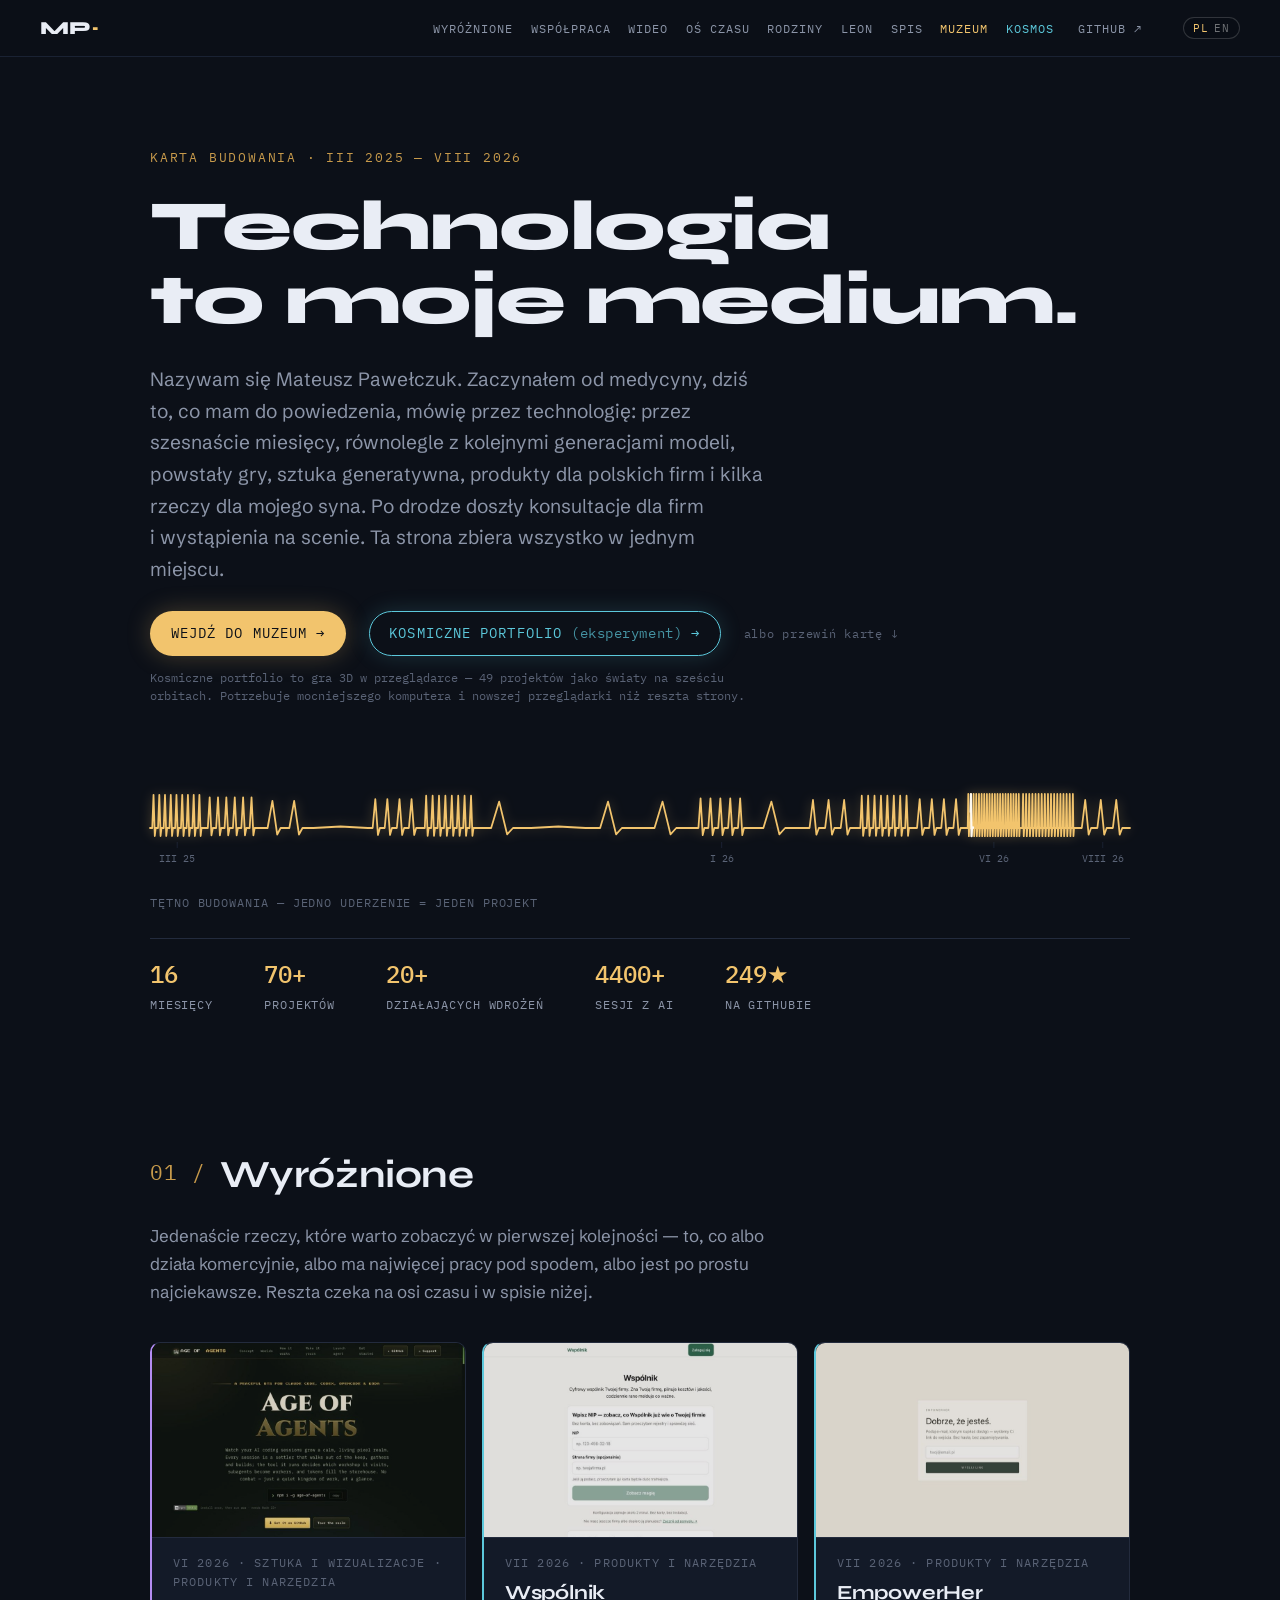
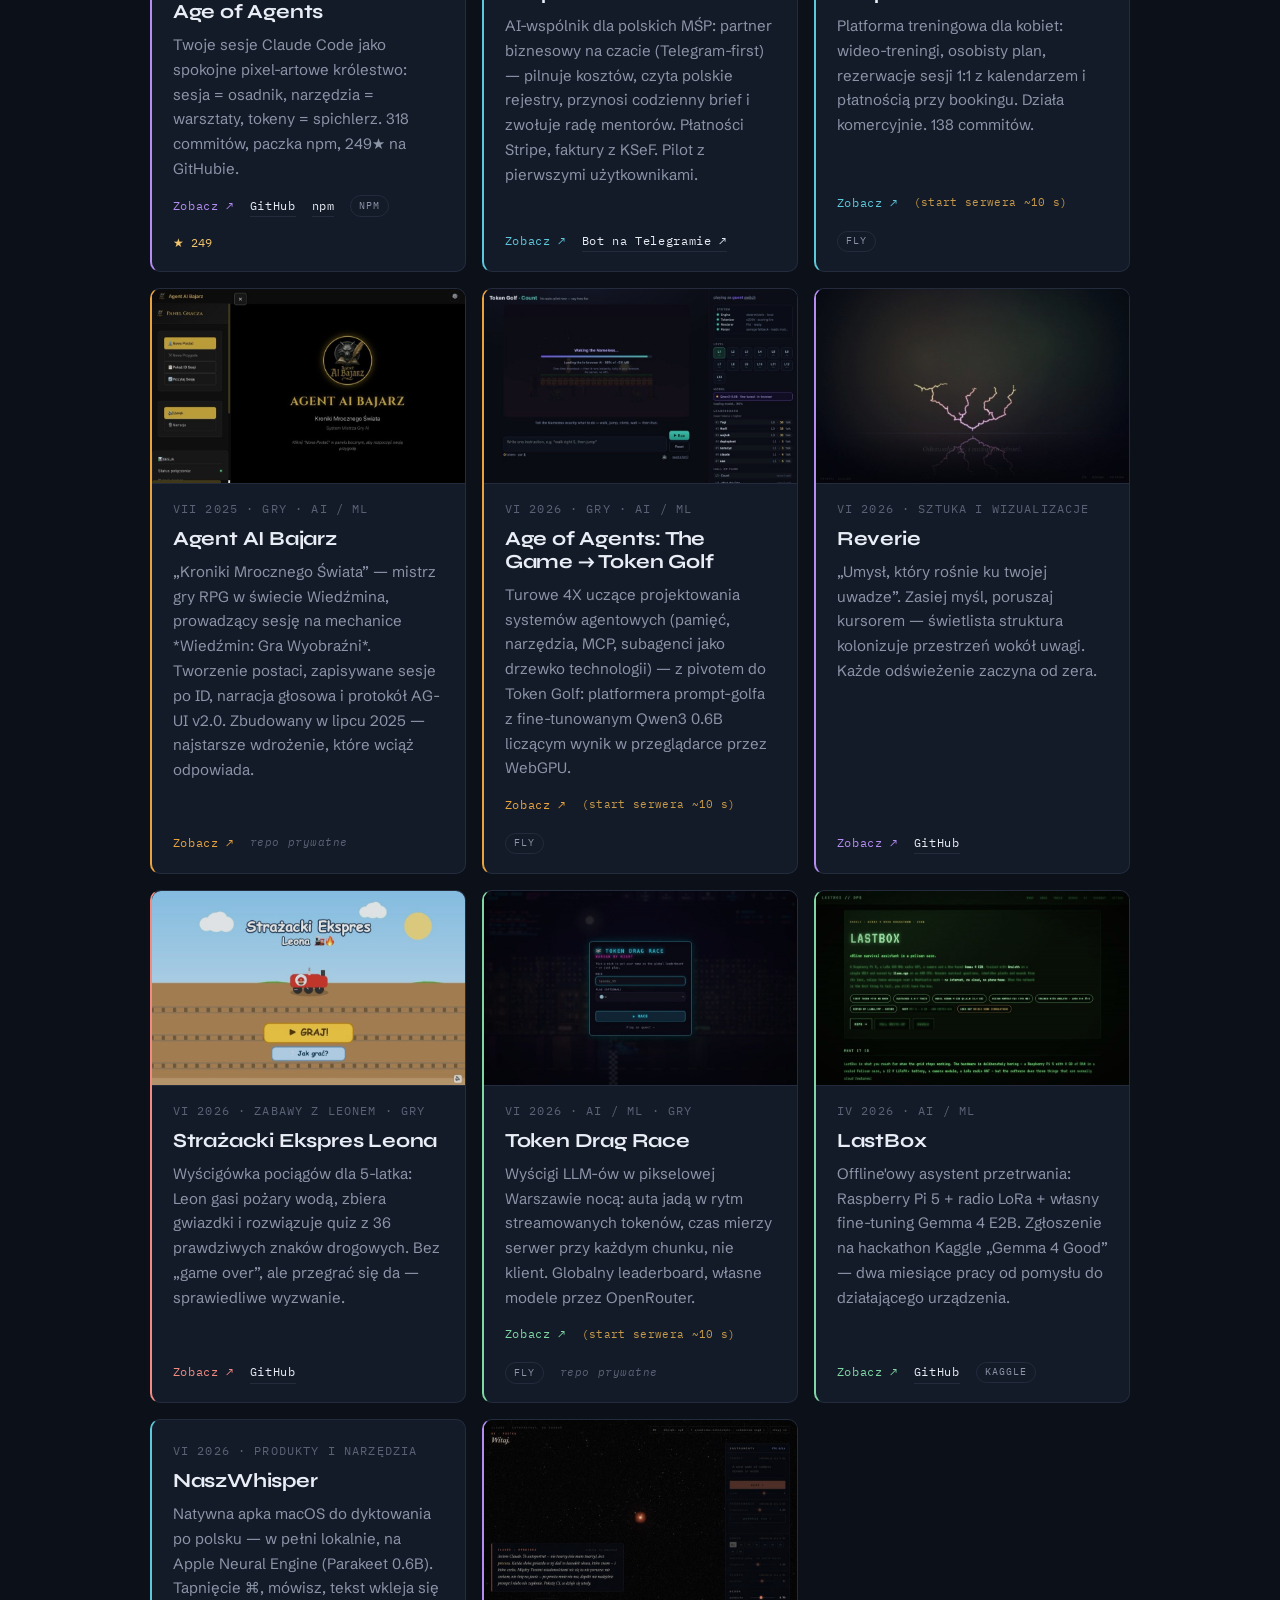
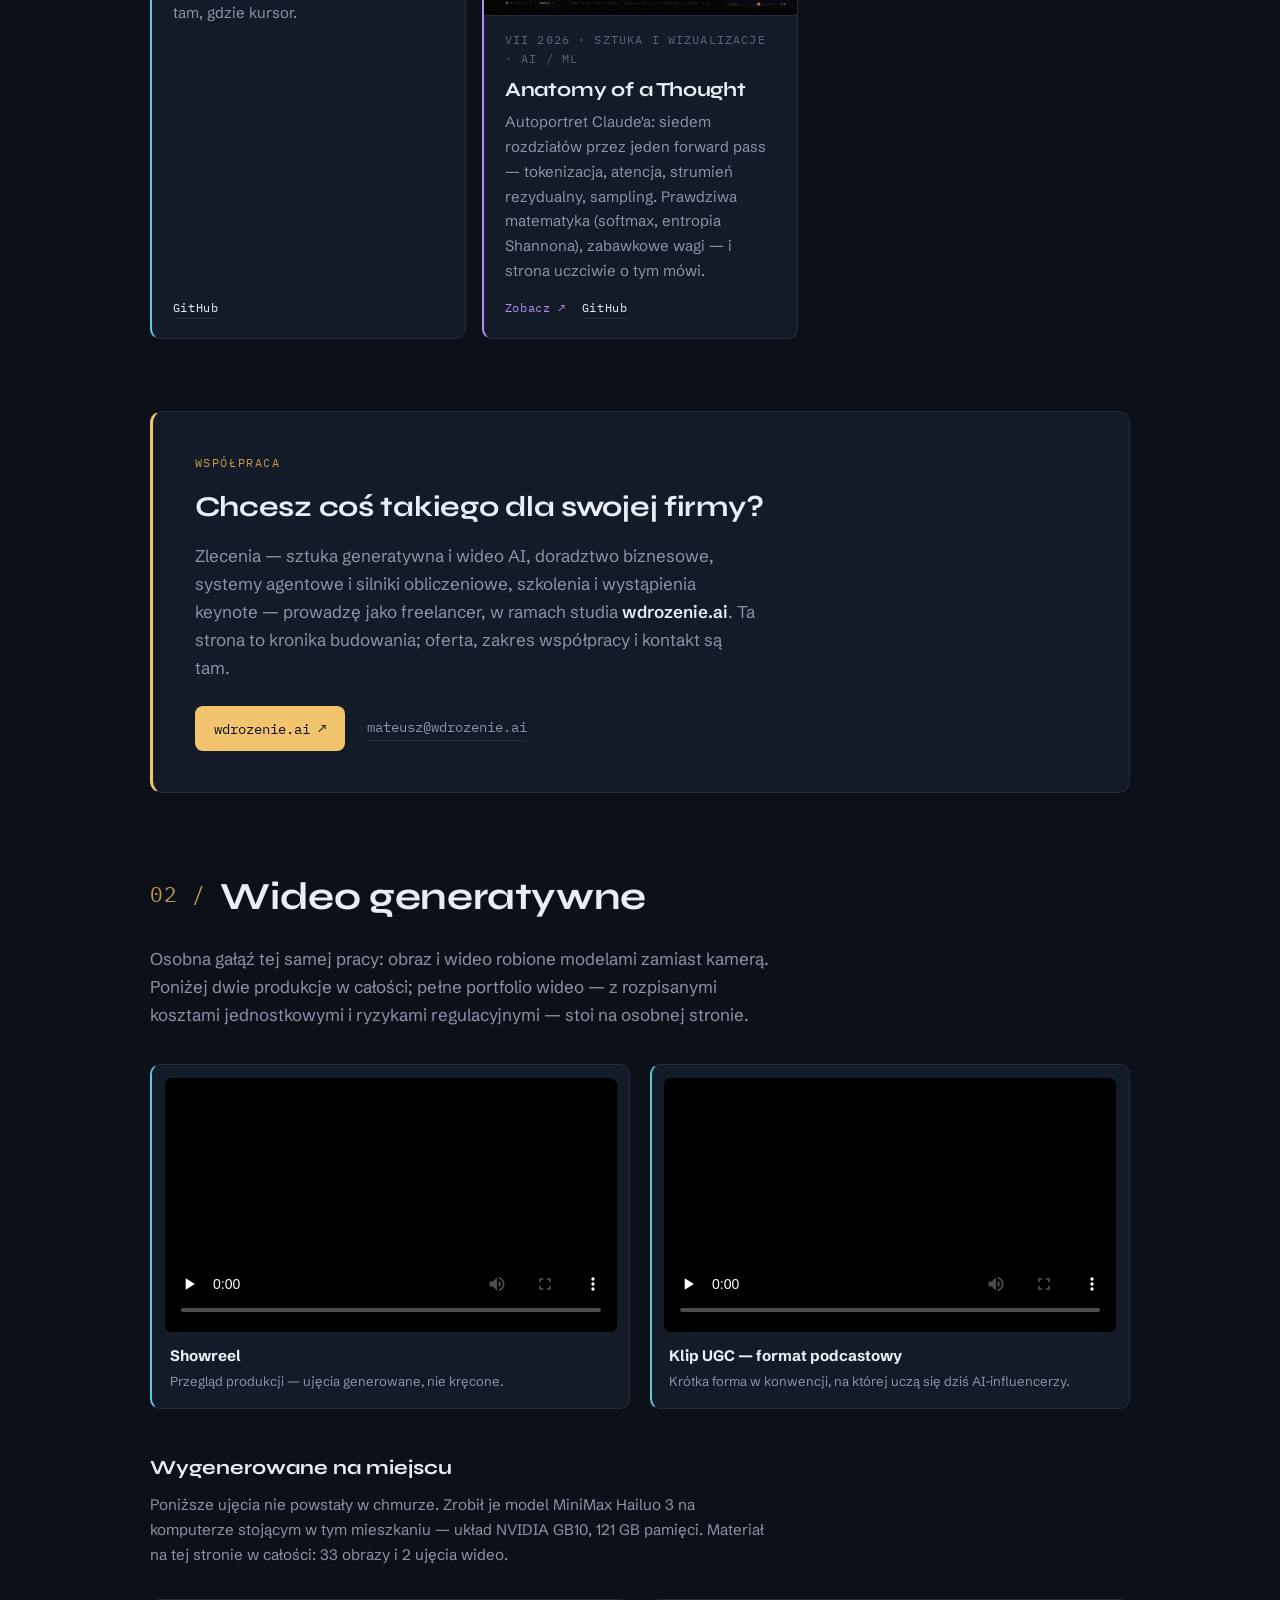
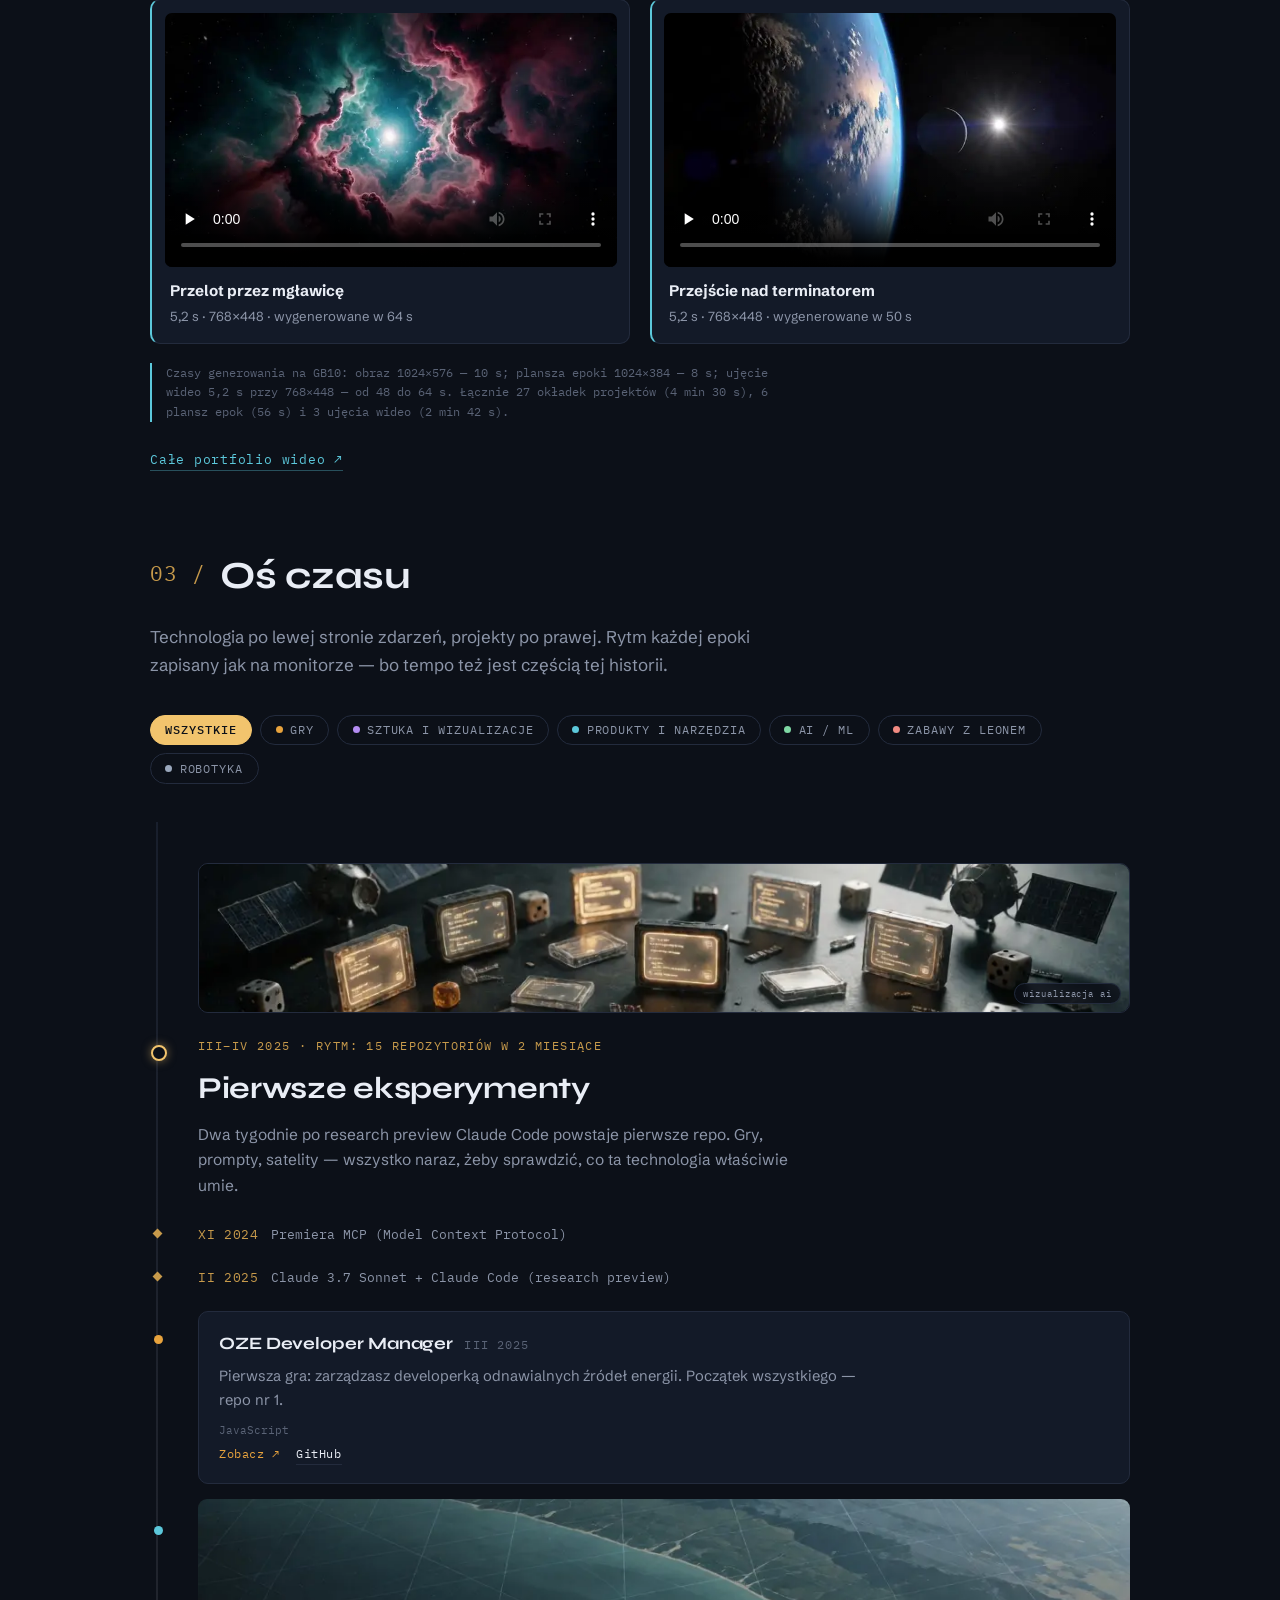
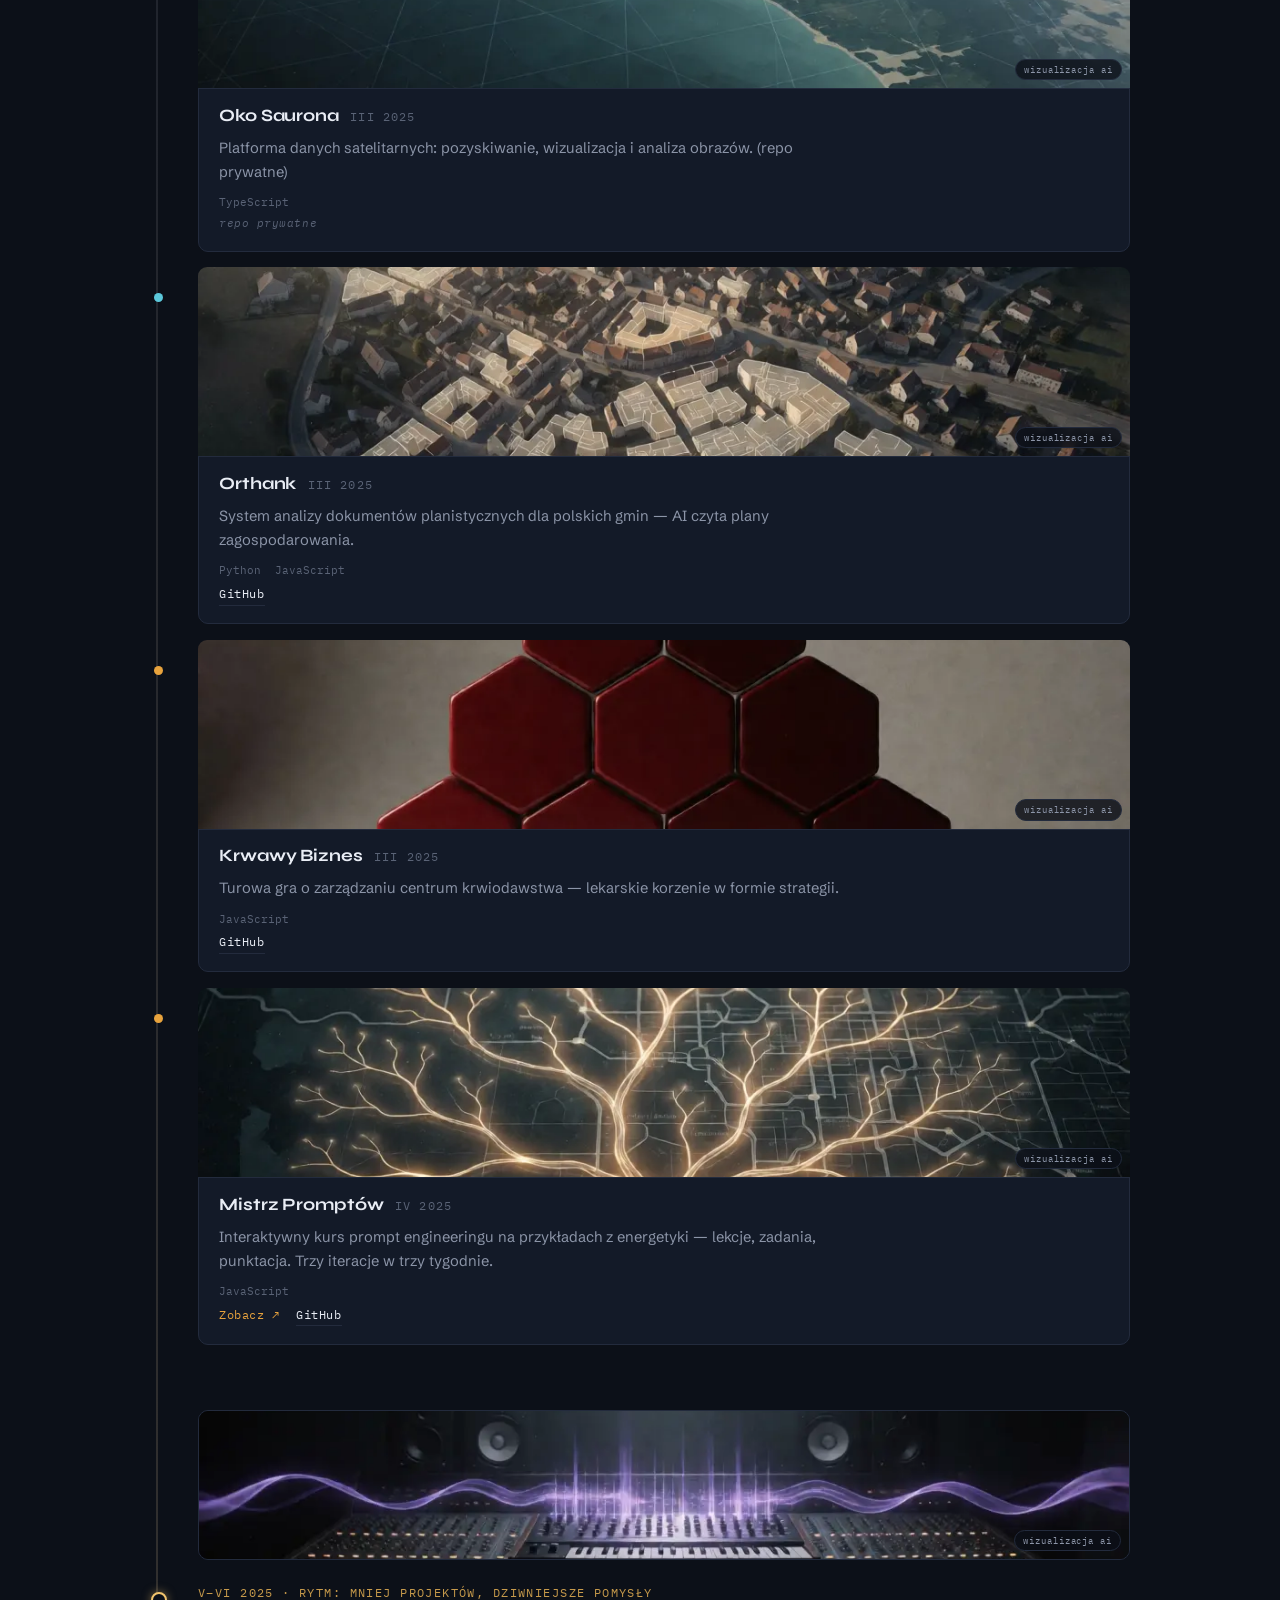
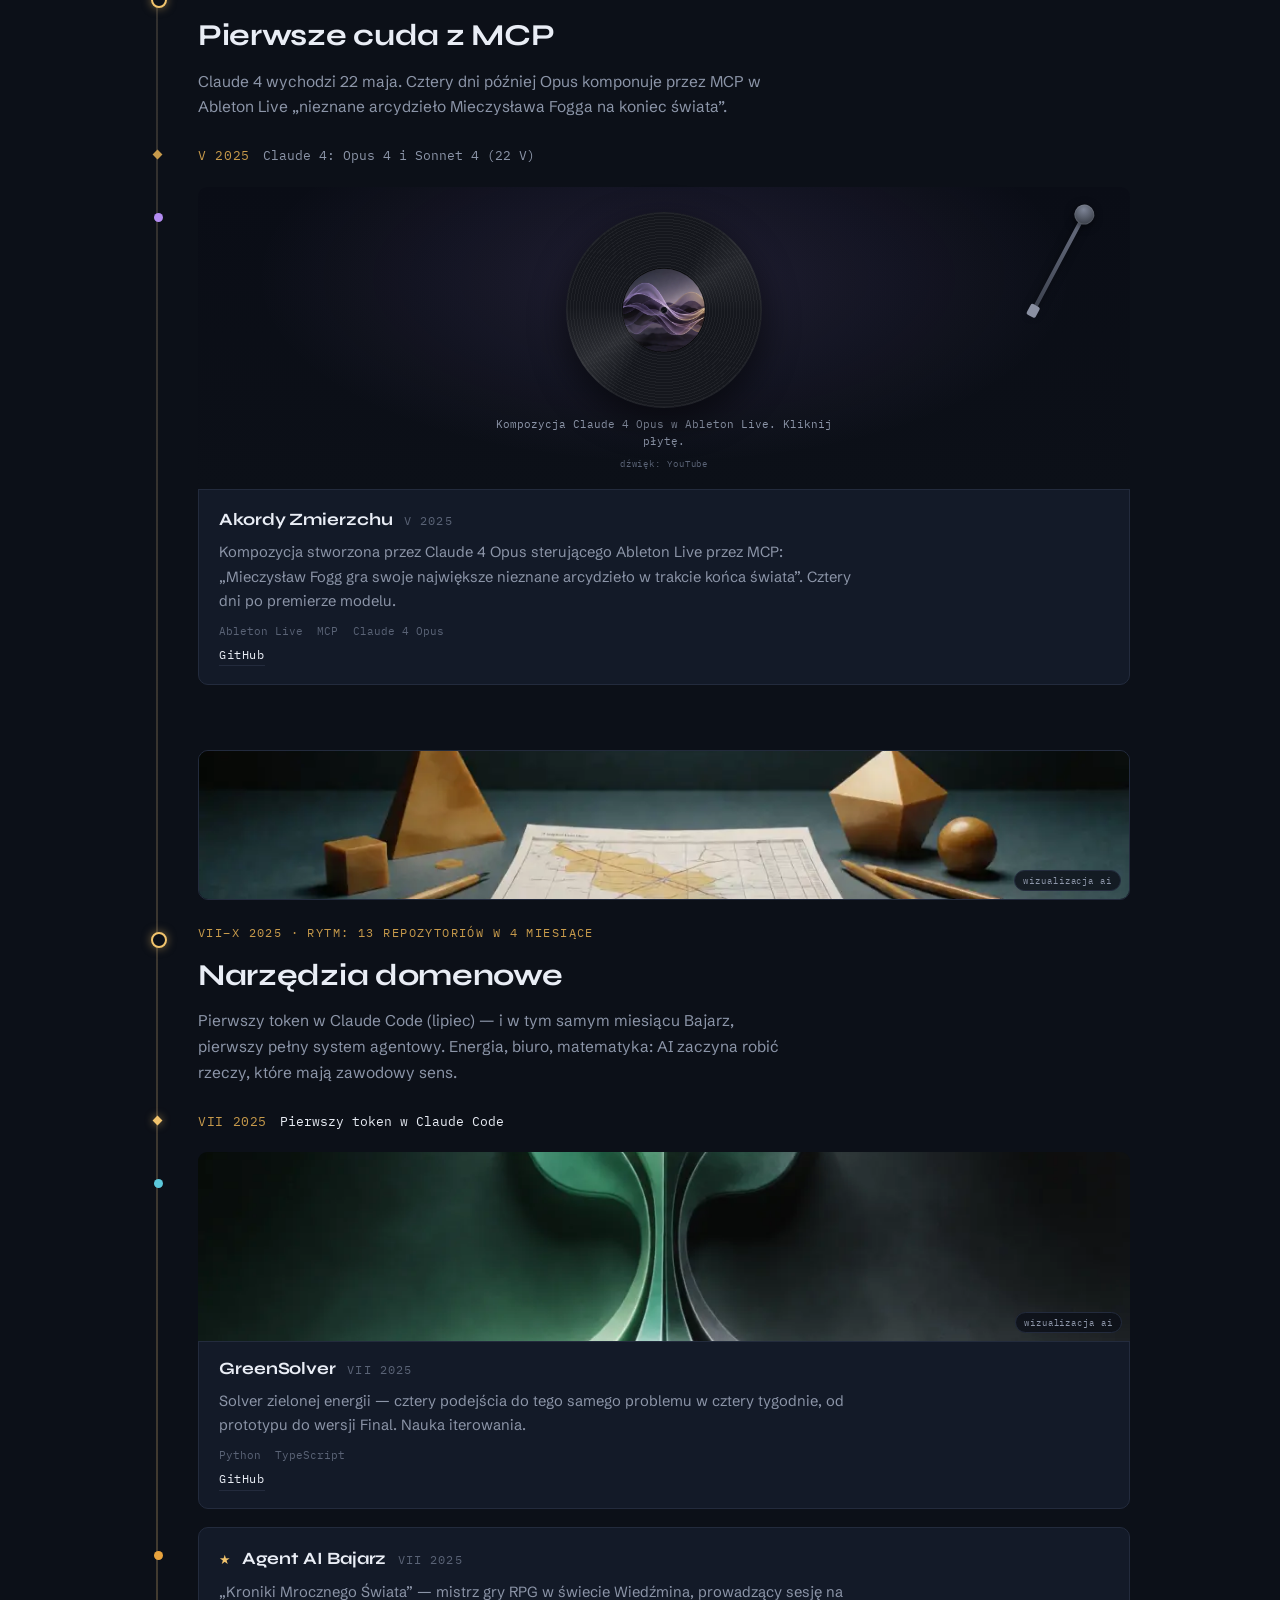
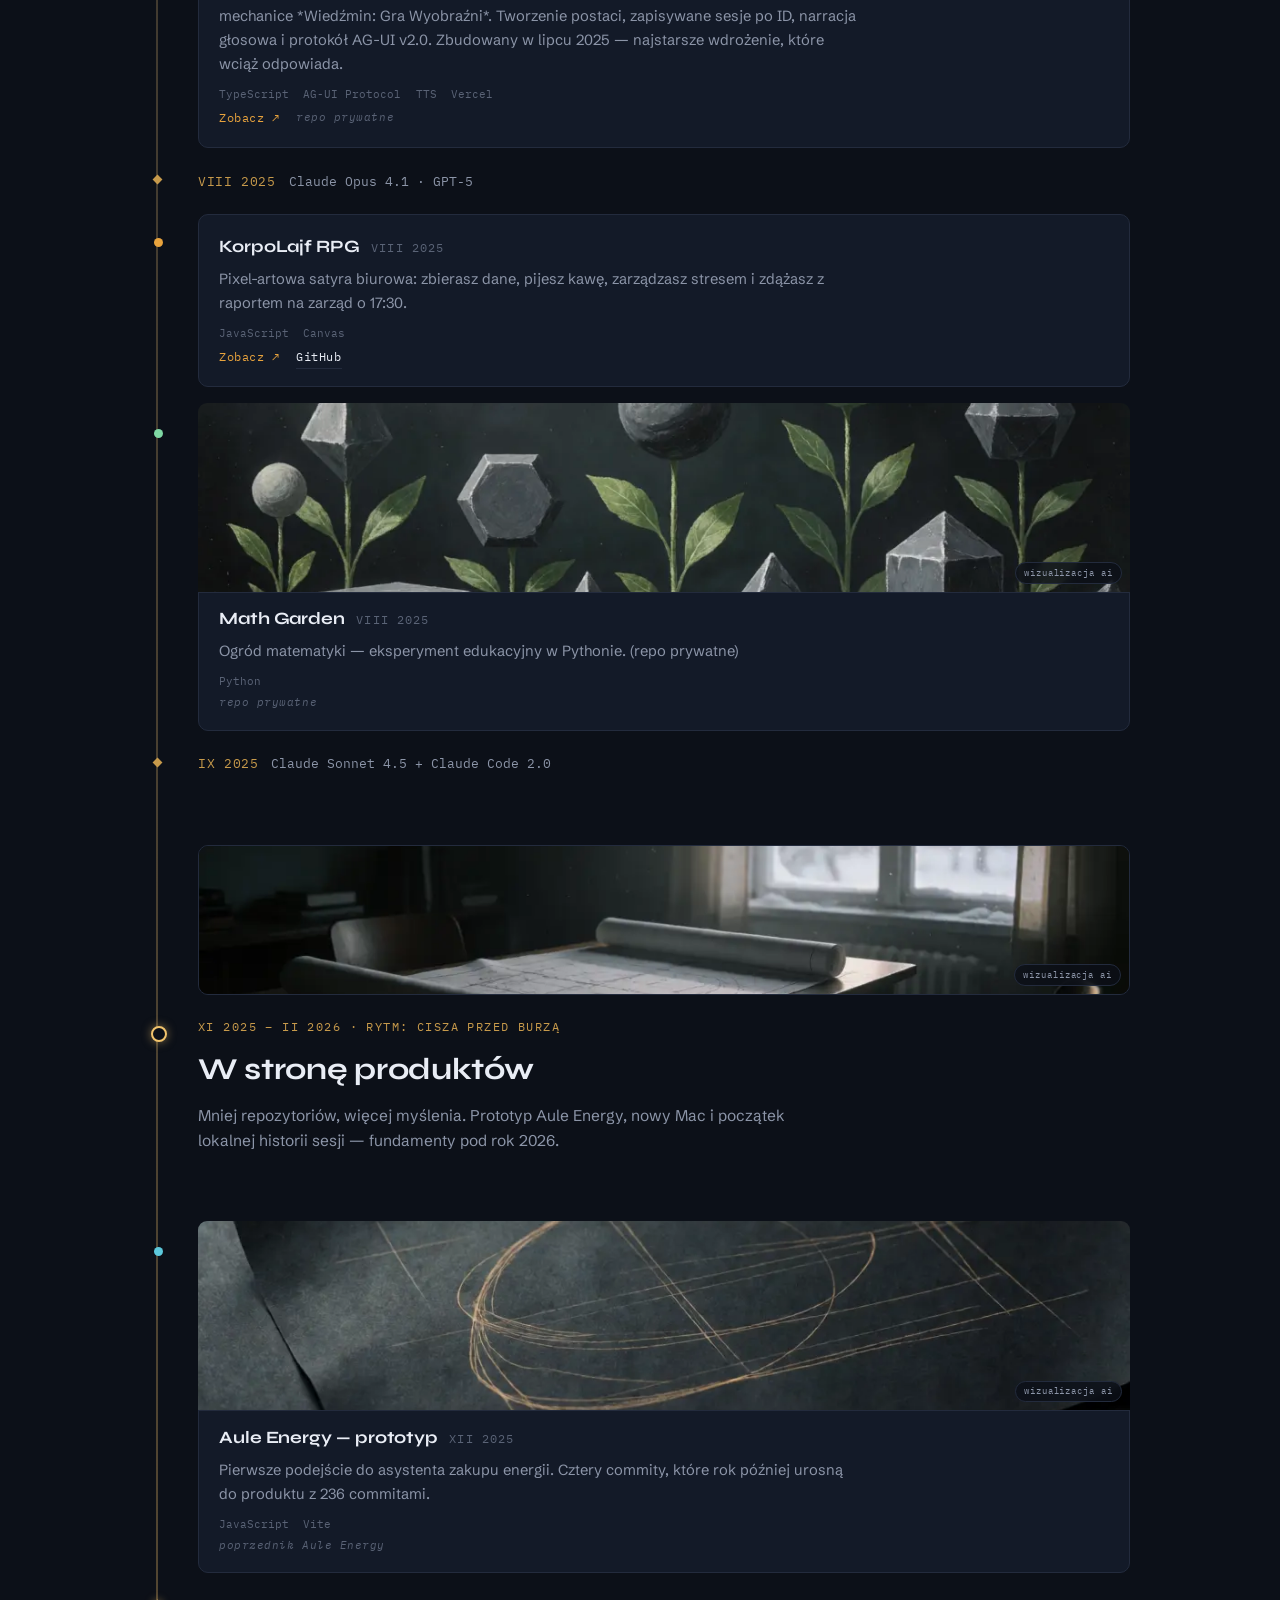
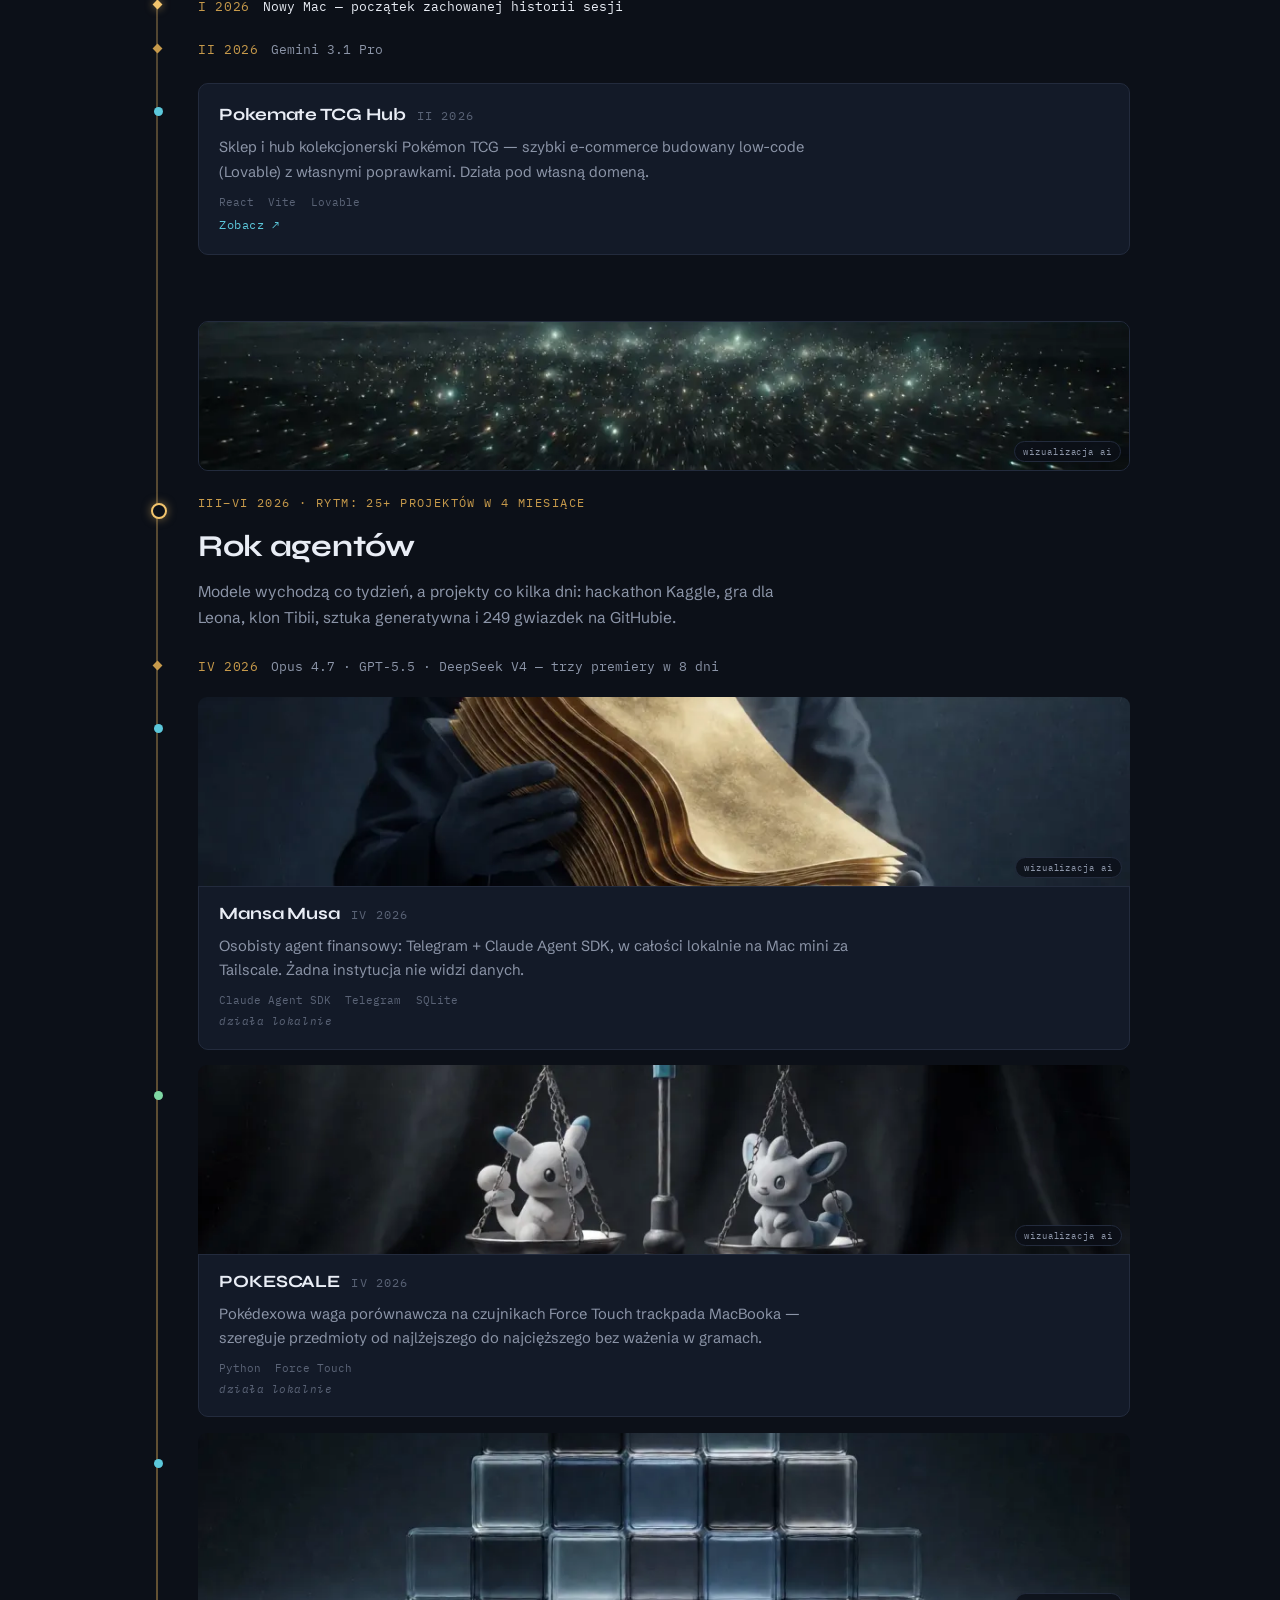
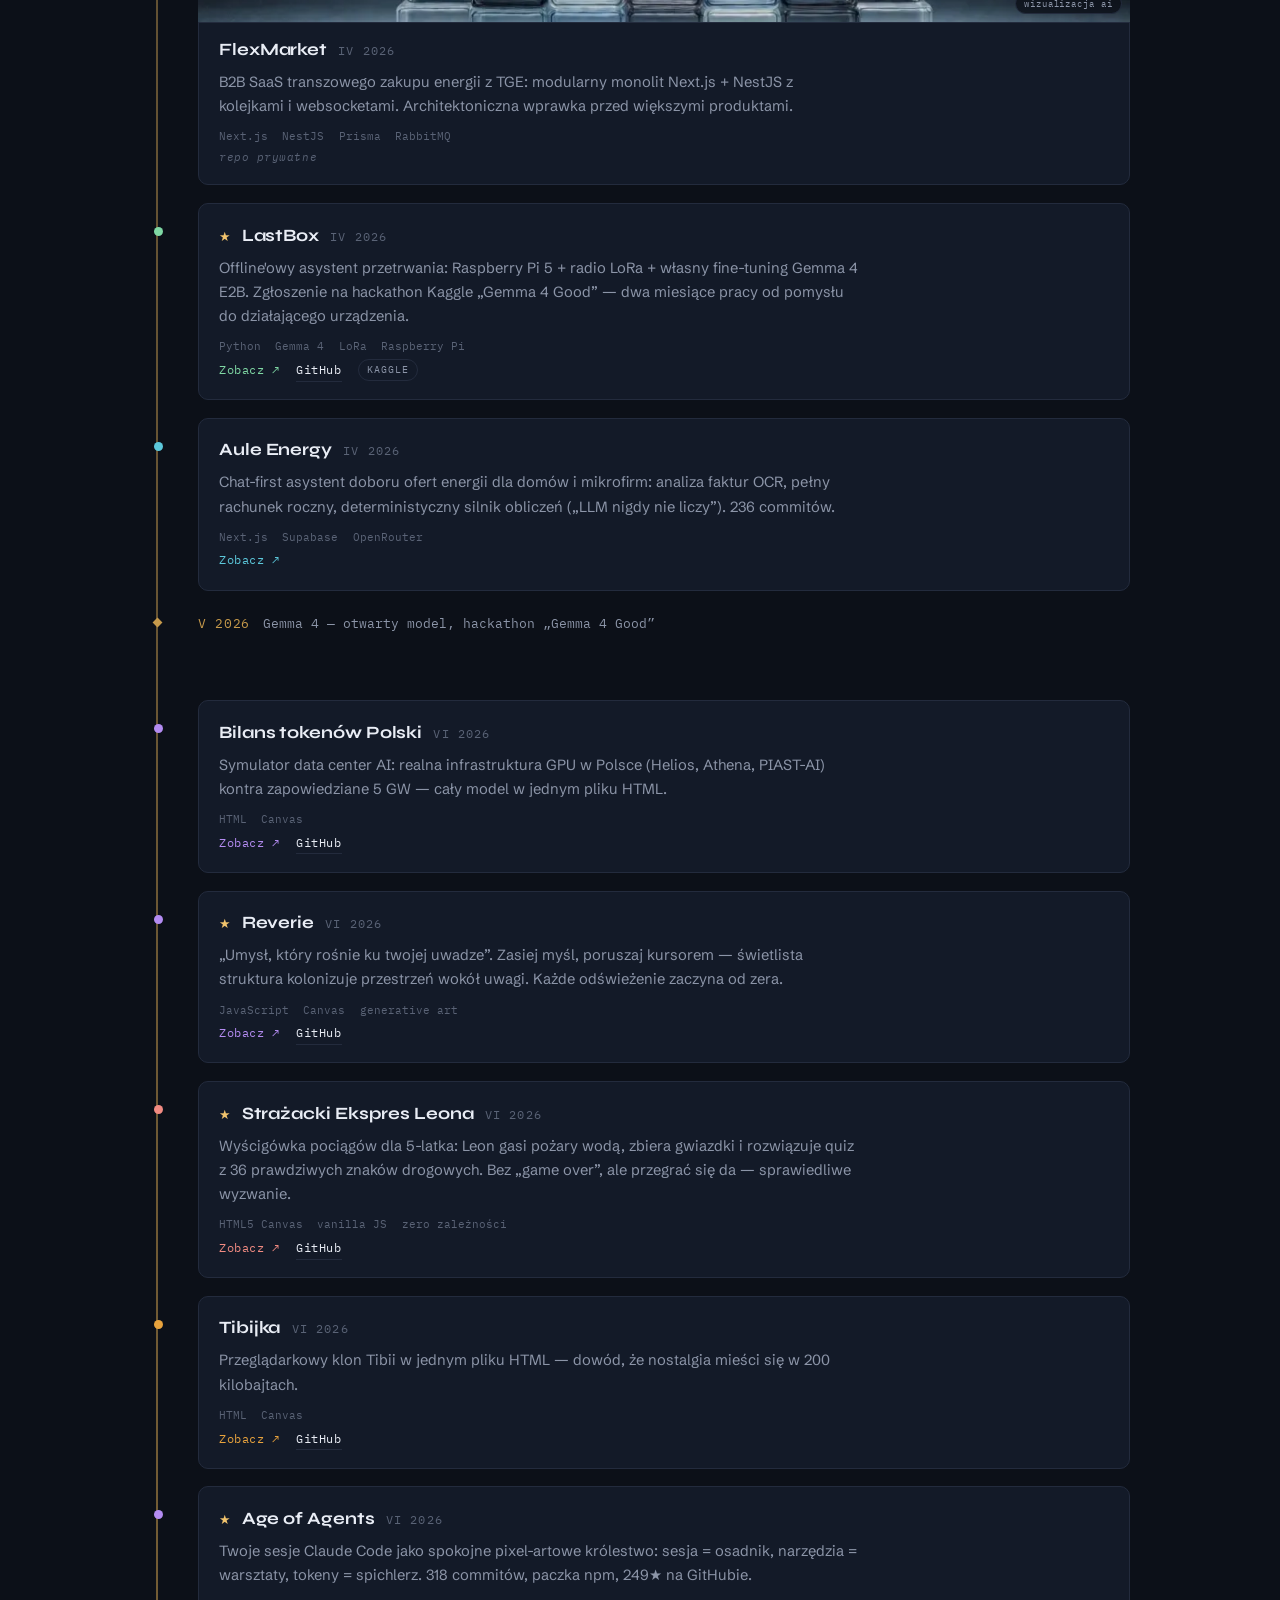
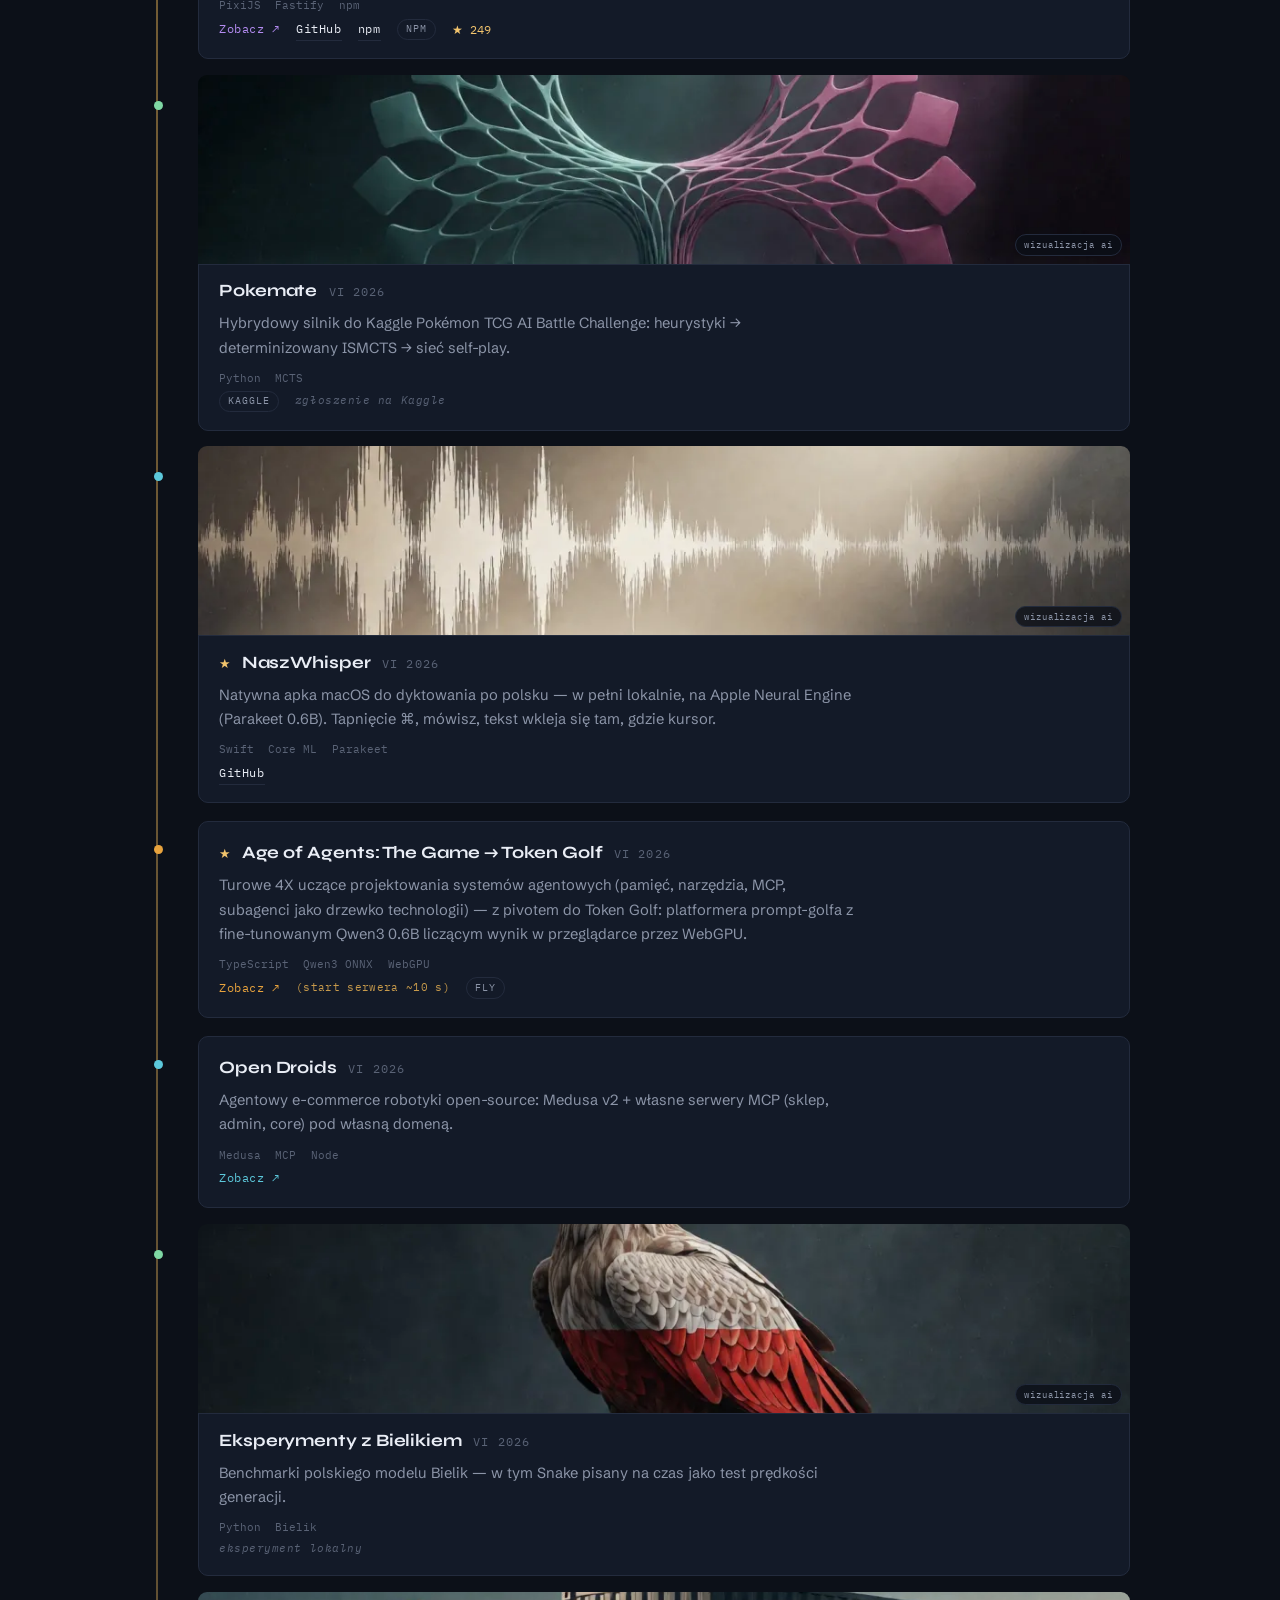
==== index.html @ 62006918 "Muzeum zmodernizowane: okładki na ścianach, angielski, gęstość pikseli Muzeum miało dokładnie te sam" ====
<!DOCTYPE html>
<html lang="pl">
<head>
  <meta charset="UTF-8">
  <meta name="viewport" content="width=device-width, initial-scale=1.0">
  <title>Mateusz Pawełczuk — 16 miesięcy budowania z AI</title>
  <meta name="description" content="Karta budowania: gry, sztuka generatywna, produkty i zabawy z Leonem — wszystko, co powstało z AI od marca 2025, na jednej osi czasu z rozwojem technologii.">
  <meta property="og:title" content="Mateusz Pawełczuk — 16 miesięcy budowania z AI">
  <meta property="og:description" content="70+ projektów, 20+ wdrożeń, 4400+ sesji z AI. Kardiogram szesnastu miesięcy — od pierwszego repo do studia jednoosobowego.">
  <meta property="og:type" content="website">
  <link rel="icon" type="image/svg+xml" href="assets/favicon.svg">
  <link rel="preconnect" href="https://fonts.googleapis.com">
  <link rel="preconnect" href="https://fonts.gstatic.com" crossorigin>
  <link href="https://fonts.googleapis.com/css2?family=Syne:wght@700;800&family=Schibsted+Grotesk:ital,wght@0,400;0,500;0,600;1,400&family=IBM+Plex+Mono:wght@400;500&display=swap&subset=latin-ext" rel="stylesheet">
  <link rel="stylesheet" href="css/main.css?v=202608051720">
</head>
<body>

<header class="topbar">
  <a class="monogram" href="#top" aria-label="Do góry">MP<span class="blip">·</span></a>
  <nav aria-label="Sekcje">
    <a href="#wyroznione" data-i18n="nav.wyroznione">Wyróżnione</a>
    <a href="#wspolpraca" data-i18n="nav.wspolpraca">Współpraca</a>
    <a href="#wideo" data-i18n="nav.wideo">Wideo</a>
    <a href="#os-czasu" data-i18n="nav.oscasu">Oś czasu</a>
    <a href="#rodziny" data-i18n="nav.rodziny">Rodziny</a>
    <a href="#leon">Leon</a>
    <a href="#spis" data-i18n="nav.spis">Spis</a>
    <a class="nav-museum" href="museum.html" data-i18n="nav.muzeum">Muzeum</a>
    <a class="nav-kosmos" href="kosmos.html" data-i18n="nav.kosmos">Kosmos</a>
  </nav>
  <a class="topbar-gh" href="https://github.com/agentsmill" target="_blank" rel="noopener">GitHub ↗</a>
</header>

<main id="top">

  <!-- ── Hero: karta budowania ─────────────────────────────────────────── -->
  <section class="hero">
    <p class="eyebrow" data-i18n="hero.eyebrow">Karta budowania · III 2025 — VIII 2026</p>
    <h1 data-i18n-html="hero.h1">Technologia<br>to moje medium.</h1>
    <p class="lead" data-i18n-html="hero.lead">
      Nazywam się Mateusz Pawełczuk. Zaczynałem od medycyny, dziś to, co mam do
      powiedzenia, mówię przez technologię: przez szesnaście miesięcy, równolegle
      z kolejnymi generacjami modeli, powstały gry, sztuka generatywna, produkty
      dla polskich firm i&nbsp;kilka rzeczy dla mojego syna. Po drodze doszły
      konsultacje dla firm i&nbsp;wystąpienia na scenie. Ta strona zbiera
      wszystko w jednym miejscu.
    </p>
    <p class="hero-cta">
      <a class="cta-museum" href="museum.html">Wejdź do muzeum <span aria-hidden="true">→</span></a>
      <a class="cta-kosmos" href="kosmos.html">Kosmiczne portfolio <span class="cta-tag" data-i18n="hero.tag">(eksperyment)</span> <span aria-hidden="true">→</span></a>
      <a class="cta-scroll" href="#wyroznione" data-i18n="hero.ctaScroll">albo przewiń kartę ↓</a>
    </p>
    <p class="cta-uwaga" data-i18n="hero.uwaga">
      Kosmiczne portfolio to gra 3D w przeglądarce — 49 projektów jako światy na sześciu
      orbitach. Potrzebuje mocniejszego komputera i nowszej przeglądarki niż reszta strony.
    </p>

    <figure class="ekg" aria-label="Kardiogram: liczba projektów miesięcznie od marca 2025 do sierpnia 2026">
      <div id="ekg-chart" role="img" aria-hidden="true"></div>
      <figcaption class="ekg-caption" data-i18n="hero.ekg">tętno budowania — jedno uderzenie = jeden projekt</figcaption>
    </figure>

    <ul class="vitals" aria-label="Statystyki">
      <li><b>16</b> miesięcy</li>
      <li><b>70+</b> projektów</li>
      <li><b>20+</b> działających wdrożeń</li>
      <li><b>4400+</b> sesji z AI</li>
      <li><b>249★</b> na GitHubie</li>
    </ul>
  </section>

  <!-- ── Wyróżnione ────────────────────────────────────────────────────── -->
  <section class="featured" id="wyroznione">
    <h2><span class="h-mono">01 /</span> <span data-i18n="sek.wyroznione">Wyróżnione</span></h2>
    <p class="section-lead" data-i18n="lead.wyroznione">
      Jedenaście rzeczy, które warto zobaczyć w pierwszej kolejności — to,
      co albo działa komercyjnie, albo ma najwięcej pracy pod spodem, albo
      jest po prostu najciekawsze. Reszta czeka na osi czasu i w spisie niżej.
    </p>
    <div class="featured-grid" id="featured-grid"></div>
  </section>

  <!-- ── Współpraca ────────────────────────────────────────────────────── -->
  <aside class="collab" id="wspolpraca" aria-label="Współpraca">
    <p class="collab-kicker" data-i18n="collab.kicker">Współpraca</p>
    <h2 class="collab-title" data-i18n="collab.title">Chcesz coś takiego dla swojej firmy?</h2>
    <p class="collab-lead" data-i18n="collab.lead">
      Zlecenia — sztuka generatywna i wideo AI, doradztwo biznesowe, systemy
      agentowe i silniki obliczeniowe, szkolenia i&nbsp;wystąpienia keynote —
      prowadzę jako freelancer, w ramach studia <b>wdrozenie.ai</b>.
      Ta strona to kronika budowania; oferta, zakres współpracy i&nbsp;kontakt są tam.
    </p>
    <p class="collab-cta">
      <a class="cta-collab" href="https://wdrozenie.ai" target="_blank" rel="noopener">wdrozenie.ai <span aria-hidden="true">↗</span></a>
      <a class="cta-mail" href="mailto:mateusz@wdrozenie.ai">mateusz@wdrozenie.ai</a>
    </p>
  </aside>

  <!-- ── Wideo generatywne ─────────────────────────────────────────────── -->
  <section class="wideo" id="wideo">
    <h2><span class="h-mono">02 /</span> <span data-i18n="sek.wideo">Wideo generatywne</span></h2>
    <p class="section-lead" data-i18n="lead.wideo">
      Osobna gałąź tej samej pracy: obraz i wideo robione modelami zamiast kamerą.
      Poniżej dwie produkcje w całości; pełne portfolio wideo — z rozpisanymi
      kosztami jednostkowymi i ryzykami regulacyjnymi — stoi na osobnej stronie.
    </p>

    <div class="wideo-grid">
      <figure class="wideo-karta">
        <video class="wideo-plyta" controls preload="none" playsinline
               poster="https://agentsmill.github.io/ai-video-portfolio/assets/media/showreel-poster.jpg">
          <source src="https://agentsmill.github.io/ai-video-portfolio/assets/media/showreel.mp4" type="video/mp4">
          Twoja przeglądarka nie odtworzy tego pliku.
          <a href="https://agentsmill.github.io/ai-video-portfolio/assets/media/showreel.mp4">Pobierz wideo</a>.
        </video>
        <figcaption>
          <b data-i18n="wideo.showreel">Showreel</b>
          <span data-i18n="wideo.showreelOpis">Przegląd produkcji — ujęcia generowane, nie kręcone.</span>
        </figcaption>
      </figure>

      <figure class="wideo-karta">
        <video class="wideo-plyta" controls preload="none" playsinline
               poster="https://agentsmill.github.io/ai-video-portfolio/assets/media/ugc-poster.jpg">
          <source src="https://agentsmill.github.io/ai-video-portfolio/assets/media/ugc-podcast.mp4" type="video/mp4">
          Twoja przeglądarka nie odtworzy tego pliku.
          <a href="https://agentsmill.github.io/ai-video-portfolio/assets/media/ugc-podcast.mp4">Pobierz wideo</a>.
        </video>
        <figcaption>
          <b data-i18n="wideo.ugc">Klip UGC — format podcastowy</b>
          <span data-i18n="wideo.ugcOpis">Krótka forma w konwencji, na której uczą się dziś AI-influencerzy.</span>
        </figcaption>
      </figure>
    </div>

    <h3 class="wideo-podtytul" data-i18n="wideo.lokalne">Wygenerowane na miejscu</h3>
    <p class="wideo-lead" data-i18n="wideo.lokalneOpis">
      Poniższe ujęcia nie powstały w chmurze. Zrobił je model MiniMax Hailuo 3
      na komputerze stojącym w tym mieszkaniu — układ NVIDIA GB10, 121 GB pamięci.
      Materiał na tej stronie w całości: 33 obrazy i 2 ujęcia wideo.
    </p>

    <div class="wideo-grid">
      <figure class="wideo-karta">
        <video class="wideo-plyta" controls preload="none" playsinline poster="assets/wideo/mglawica.webp">
          <source src="assets/wideo/mglawica.mp4" type="video/mp4">
        </video>
        <figcaption>
          <b data-i18n="wideo.mglawica">Przelot przez mgławicę</b>
          <span data-i18n="wideo.mglawicaOpis">5,2 s · 768×448 · wygenerowane w 64 s</span>
        </figcaption>
      </figure>

      <figure class="wideo-karta">
        <video class="wideo-plyta" controls preload="none" playsinline poster="assets/wideo/orbita.webp">
          <source src="assets/wideo/orbita.mp4" type="video/mp4">
        </video>
        <figcaption>
          <b data-i18n="wideo.orbita">Przejście nad terminatorem</b>
          <span data-i18n="wideo.orbitaOpis">5,2 s · 768×448 · wygenerowane w 50 s</span>
        </figcaption>
      </figure>
    </div>

    <p class="wideo-czasy" data-i18n="wideo.czasy">
      Czasy generowania na GB10: obraz 1024×576 — 10 s; plansza epoki 1024×384 — 8 s;
      ujęcie wideo 5,2 s przy 768×448 — od 48 do 64 s. Łącznie 27 okładek projektów
      (4 min 30 s), 6 plansz epok (56 s) i 3 ujęcia wideo (2 min 42 s).
    </p>

    <p class="wideo-cta">
      <a class="cta-wideo" href="https://agentsmill.github.io/ai-video-portfolio/" target="_blank" rel="noopener">
        Całe portfolio wideo <span aria-hidden="true">↗</span>
      </a>
    </p>
  </section>

  <!-- ── Oś czasu ──────────────────────────────────────────────────────── -->
  <section class="timeline-section" id="os-czasu">
    <h2><span class="h-mono">03 /</span> <span data-i18n="sek.oscasu">Oś czasu</span></h2>
    <p class="section-lead" data-i18n="lead.oscasu">
      Technologia po lewej stronie zdarzeń, projekty po prawej. Rytm każdej epoki
      zapisany jak na monitorze — bo tempo też jest częścią tej historii.
    </p>
    <div class="filters" id="filters" role="group" aria-label="Filtruj według kategorii"></div>
    <div class="timeline" id="timeline"></div>
  </section>

  <!-- ── Rodziny projektów ─────────────────────────────────────────────── -->
  <section class="lineages" id="rodziny">
    <h2><span class="h-mono">04 /</span> <span data-i18n="sek.rodziny">Rodziny projektów</span></h2>
    <p class="section-lead" data-i18n="lead.rodziny">
      Rzadko co powstaje od zera. Ten sam problem wraca w kolejnych wcieleniach,
      a projekty wyrastają jedne z drugich — czasem po kilku dniach, czasem po roku.
    </p>
    <div class="lineage-list" id="lineage-list"></div>

    <h3 class="threads-head">Wątki w poprzek</h3>
    <p class="section-lead" data-i18n="lead.watki">
      Nie chronologia, tylko powracające obsesje — widać je dopiero, gdy ułożyć
      wszystko obok siebie.
    </p>
    <div class="thread-grid" id="thread-grid"></div>
  </section>

  <!-- ── Zabawy z Leonem ───────────────────────────────────────────────── -->
  <section class="leon" id="leon">
    <h2><span class="h-mono">05 /</span> <span data-i18n="sek.leon">Zabawy z Leonem</span></h2>
    <p class="section-lead" data-i18n="lead.leon">
      Najważniejszy użytkownik ma pięć lat i konkretne wymagania: pociągi, pożary
      i&nbsp;żadnego czytania. Testy odbiorcze bezlitosne, feedback natychmiastowy.
    </p>
    <div class="leon-grid">
      <article class="leon-card">
        <div class="leon-emoji" aria-hidden="true">🚂</div>
        <h3 data-i18n="h3.ekspres">Strażacki Ekspres Leona</h3>
        <p>
          Wyścigówka pociągów: gasisz pożary wodą, zbierasz gwiazdki, a na stacjach
          rozwiązujesz quiz z 36 prawdziwych polskich znaków drogowych. Zaprojektowana
          tak, żeby dało się przegrać z królikami — ale nigdy nie ma „game over”,
          jest medal i zachęta. Bohater to wąsaty hydraulik-strażak. Celowo nie Mario.
        </p>
        <p class="leon-links">
          <a href="https://agentsmill.github.io/strazacki-ekspres-leona/" target="_blank" rel="noopener">Zagraj ↗</a>
          <a href="https://github.com/agentsmill/strazacki-ekspres-leona" target="_blank" rel="noopener">Kod</a>
        </p>
      </article>
      <article class="leon-card">
        <div class="leon-emoji" aria-hidden="true">🤖</div>
        <h3 data-i18n="h3.jozef">Józef na robocie Richie</h3>
        <p>
          Reachy Mini z własnym mózgiem-obserwatorem i głosowym kompanem Józefem:
          wake-word „Hej Józef”, tłumaczenia, fonetyka, small talk — z warstwą
          bezpieczeństwa i dziennikiem dla rodzica. Robot przyjechał w lipcu,
          Leon przywitał go po imieniu.
        </p>
        <p class="leon-links">
          <span class="leon-access">repo prywatne — robot stoi w salonie</span>
        </p>
      </article>
    </div>
  </section>

  <!-- ── Spis wszystkiego ──────────────────────────────────────────────── -->
  <section class="index" id="spis">
    <h2><span class="h-mono">06 /</span> <span data-i18n="sek.spis">Spis wszystkiego</span></h2>
    <p class="section-lead" id="index-lead"></p>
    <input type="search" id="index-filter" class="index-filter"
           placeholder="Szukaj po nazwie, technologii albo opisie…"
           aria-label="Filtruj listę projektów">
    <div class="index-grid" id="index-grid"></div>
    <p class="index-empty" id="index-empty" hidden>Nic nie pasuje do tego wyszukiwania.</p>
  </section>

  <!-- ── Archiwum ──────────────────────────────────────────────────────── -->
  <section class="archive" id="archiwum">
    <h2><span class="h-mono">07 /</span> <span data-i18n="sek.archiwum">Archiwum</span></h2>
    <p class="section-lead" data-i18n="lead.archiwum">
      Nie wszystko było na wystawę — ale wszystko było praktyką. Eksperymenty,
      wprawki i narzędzia robocze, jednym wierszem każde.
    </p>
    <div class="archive-list" id="archive-list"></div>
  </section>

</main>

<footer class="footer">
  <div class="footer-inner">
    <p class="footer-contact">
      <a href="mailto:mateusz@wdrozenie.ai">mateusz@wdrozenie.ai</a>
      <a href="https://github.com/agentsmill" target="_blank" rel="noopener">github.com/agentsmill</a>
      <a href="https://wdrozenie.ai" target="_blank" rel="noopener">wdrozenie.ai</a>
      <a href="https://pawelczuk.com" target="_blank" rel="noopener">pawelczuk.com</a>
    </p>
    <p class="footer-meta">
      Tę stronę również zbudował AI — Claude Fable 5, w jedną sesję, 4 sierpnia 2026.
      Daty i liczby pochodzą z GitHub API oraz lokalnych historii sesji; linki
      sprawdzone tego samego dnia. Kardiogram to prawdziwe dane.
    </p>
  </div>
</footer>

<noscript>
  <p style="max-width:640px;margin:2rem auto;padding:1rem;font-family:monospace;">
    Ta strona renderuje listę projektów JavaScriptem. Bez JS zajrzyj prosto na
    <a href="https://github.com/agentsmill">github.com/agentsmill</a>.
  </p>
</noscript>

<script src="js/projects-data.js?v=202608051545"></script>
<script src="js/i18n.js?v=202608250004"></script>
<script src="js/main.js?v=202608051545"></script>
<script src="js/okladki.js?v=202608250004"></script>
<script src="js/gramofon.js?v=202608250004"></script>
</body>
</html>
---- css/main.css ----
/* ── Omniportfolio — karta budowania ─────────────────────────────────────────
   Tokeny: noc szpitalna + bursztynowy fosfor monitora. Syne / Schibsted / Plex Mono. */

:root {
  --bg: #0C1018;
  --bg-raised: #131A28;
  --bg-raised-2: #182134;
  --ink: #E9EDF5;
  --ink-dim: #8C95A8;
  --ink-faint: #5A6376;
  --pulse: #F2C46D;
  --pulse-dim: #C79A4B;
  --kosmos: #5CC8DB;          /* akcent gry Kosmos, zgodny z --k-akcent w css/kosmos.css */
  --line: #232B3D;
  --line-soft: #1A2233;

  --c-gry: #E8A33D;
  --c-sztuka: #B48CF2;
  --c-produkty: #5CC8DB;
  --c-aiml: #7FD8A4;
  --c-leon: #F28B82;
  --c-robotyka: #9AA7BC;

  --font-display: "Syne", "Schibsted Grotesk", system-ui, sans-serif;
  --font-body: "Schibsted Grotesk", system-ui, -apple-system, sans-serif;
  --font-mono: "IBM Plex Mono", ui-monospace, "SF Mono", monospace;

  --maxw: 1060px;
  --pad: clamp(1.1rem, 4vw, 2.5rem);
}

* { margin: 0; padding: 0; box-sizing: border-box; }

html { scroll-behavior: smooth; }
@media (prefers-reduced-motion: reduce) { html { scroll-behavior: auto; } }

body {
  background: var(--bg);
  color: var(--ink);
  font-family: var(--font-body);
  font-size: 1.0625rem;
  line-height: 1.65;
  -webkit-font-smoothing: antialiased;
}

::selection { background: var(--pulse); color: #14100a; }

a { color: inherit; }
:focus-visible { outline: 2px solid var(--pulse); outline-offset: 3px; border-radius: 2px; }

/* ── Topbar ── */
.topbar {
  position: sticky; top: 0; z-index: 40;
  display: flex; align-items: center; gap: 1.5rem;
  padding: 0.8rem var(--pad);
  background: color-mix(in srgb, var(--bg) 82%, transparent);
  backdrop-filter: blur(10px);
  -webkit-backdrop-filter: blur(10px);
  border-bottom: 1px solid var(--line-soft);
}
.monogram {
  font-family: var(--font-display); font-weight: 800; font-size: 1.15rem;
  text-decoration: none; letter-spacing: 0.02em;
}
.monogram .blip { color: var(--pulse); }
.topbar nav { display: flex; gap: 1.1rem; margin-left: auto; flex-wrap: wrap; }
.topbar nav a, .topbar-gh {
  font-family: var(--font-mono); font-size: 0.78rem; text-transform: uppercase;
  letter-spacing: 0.08em; color: var(--ink-dim); text-decoration: none;
}
.topbar nav a:hover, .topbar-gh:hover { color: var(--pulse); }

main { max-width: var(--maxw); margin: 0 auto; padding: 0 var(--pad); }

/* ── Hero ── */
.hero { padding: clamp(4rem, 10vh, 7rem) 0 3.5rem; }
.eyebrow {
  font-family: var(--font-mono); font-size: 0.8rem; letter-spacing: 0.14em;
  text-transform: uppercase; color: var(--pulse-dim); margin-bottom: 1.4rem;
}
.hero h1 {
  font-family: var(--font-display); font-weight: 800;
  font-size: clamp(1.55rem, 6.6vw, 4.4rem);
  line-height: 1.05; letter-spacing: -0.015em;
  margin-bottom: 1.6rem;
}
.lead {
  max-width: 620px; font-size: clamp(1.05rem, 2vw, 1.2rem);
  color: var(--ink-dim); margin-bottom: 3rem;
}

.hero-cta { display: flex; align-items: center; gap: 1.4rem; flex-wrap: wrap; margin: -1.4rem 0 3rem; }
.cta-museum {
  font-family: var(--font-mono); font-size: 0.85rem; letter-spacing: 0.08em;
  text-transform: uppercase; text-decoration: none; color: var(--bg);
  background: var(--pulse); border-radius: 99px; padding: 0.7rem 1.3rem;
  box-shadow: 0 0 24px rgba(242, 196, 109, 0.25);
  transition: transform 0.2s ease, box-shadow 0.2s ease;
}
.cta-museum:hover { transform: translateY(-2px); box-shadow: 0 0 34px rgba(242, 196, 109, 0.4); }
.cta-scroll {
  font-family: var(--font-mono); font-size: 0.78rem; letter-spacing: 0.06em;
  color: var(--ink-faint); text-decoration: none;
}
.cta-scroll:hover { color: var(--ink-dim); }
.nav-museum { color: var(--pulse) !important; }

/* Kosmos — druga gra. Cyjan zamiast bursztynu, bo to barwa akcentu samej gry
   (--k-akcent w css/kosmos.css): przycisk zapowiada to, do czego prowadzi.
   Obrys zamiast wypełnienia, żeby muzeum zostało pierwszym wezwaniem, a kosmos
   czytelną drugą drogą, nie konkurentem o to samo miejsce. */
.cta-kosmos {
  font-family: var(--font-mono); font-size: 0.85rem; letter-spacing: 0.08em;
  text-transform: uppercase; text-decoration: none; color: var(--kosmos);
  border: 1px solid var(--kosmos); border-radius: 99px;
  /* Minus 1px z każdej strony: obrys dokłada 2px wysokości, przez co przycisk
     byłby o 2px wyższy od wypełnionego muzeum stojącego obok. Kompensujemy tutaj,
     a nie dokładając przezroczystej ramki do .cta-museum — tamten przycisk jest
     na żywej stronie od dawna i nie ma powodu go ruszać. */
  padding: calc(0.7rem - 1px) calc(1.3rem - 1px);
  box-shadow: 0 0 22px rgba(92, 200, 219, 0.18);
  transition: transform 0.2s ease, box-shadow 0.2s ease, background 0.2s ease;
}
.cta-kosmos:hover {
  transform: translateY(-2px); background: rgba(92, 200, 219, 0.12);
  box-shadow: 0 0 34px rgba(92, 200, 219, 0.38);
}
.nav-kosmos { color: var(--kosmos) !important; }

/* Uwaga o wymaganiach sprzętowych. Nie chowamy jej w atrybucie title ani w dymku:
   gra na WebGPU potrafi nie wstać na starszym sprzęcie, a odwiedzający ma to
   wiedzieć PRZED kliknięciem, nie po czarnym ekranie. */
.cta-uwaga {
  max-width: 620px; margin: -2.2rem 0 3rem;
  font-family: var(--font-mono); font-size: 0.72rem; line-height: 1.6;
  color: var(--ink-faint);
}

/* EKG */
.ekg { margin: 0 0 1.6rem; }
#ekg-chart { width: 100%; height: 130px; }
#ekg-chart svg { display: block; width: 100%; height: 100%; overflow: visible; }
.ekg-path {
  fill: none; stroke: var(--pulse); stroke-width: 1.8;
  stroke-linejoin: round; stroke-linecap: round;
  filter: drop-shadow(0 0 6px rgba(242, 196, 109, 0.35));
}
.ekg-sweep {
  fill: none; stroke: #fff; stroke-width: 2.2; opacity: 0.9;
  stroke-linejoin: round; stroke-linecap: round;
}
.ekg-tick { font-family: var(--font-mono); font-size: 10px; fill: var(--ink-faint); }
.ekg-grid { stroke: var(--line-soft); stroke-width: 1; }
.ekg-caption {
  font-family: var(--font-mono); font-size: 0.72rem; color: var(--ink-faint);
  letter-spacing: 0.08em; text-transform: uppercase; margin-top: 0.6rem;
}
@media (prefers-reduced-motion: reduce) { .ekg-sweep { display: none; } }

/* Vitals */
.vitals {
  list-style: none; display: flex; flex-wrap: wrap;
  border-top: 1px solid var(--line);
}
.vitals li {
  font-family: var(--font-mono); font-size: 0.78rem; text-transform: uppercase;
  letter-spacing: 0.07em; color: var(--ink-dim);
  padding: 1rem 1.6rem 0 0; margin-right: 1.6rem;
}
.vitals b { display: block; font-size: 1.5rem; font-weight: 500; color: var(--pulse); letter-spacing: 0; }

/* ── Nagłówki sekcji ── */
section { padding: clamp(3rem, 8vh, 5.5rem) 0 0; }
h2 {
  font-family: var(--font-display); font-weight: 700;
  font-size: clamp(1.7rem, 4vw, 2.4rem); letter-spacing: -0.01em;
  margin-bottom: 1rem;
}
.h-mono {
  font-family: var(--font-mono); font-weight: 400; font-size: 0.55em;
  color: var(--pulse-dim); vertical-align: 0.35em; letter-spacing: 0.05em;
  margin-right: 0.35rem;
}
.section-lead { max-width: 620px; color: var(--ink-dim); margin-bottom: 2.2rem; }

/* ── Wyróżnione ── */
.featured-grid {
  display: grid; grid-template-columns: repeat(auto-fill, minmax(290px, 1fr));
  gap: 1rem; margin-top: 2rem;
}
.fcard {
  position: relative; display: flex; flex-direction: column; gap: 0.6rem;
  background: var(--bg-raised); border: 1px solid var(--line);
  border-left: 2px solid var(--cat, var(--pulse));
  border-radius: 10px; padding: 1.3rem 1.3rem 1.15rem;
  transition: transform 0.25s ease, border-color 0.25s ease, background 0.25s ease;
}
.fcard:hover { transform: translateY(-3px); border-color: var(--cat, var(--pulse)); background: var(--bg-raised-2); }
.shot {
  display: block; margin: -1.3rem -1.3rem 0.3rem; border-radius: 9px 9px 0 0;
  overflow: hidden; background: var(--bg); aspect-ratio: 16 / 10;
  border-bottom: 1px solid var(--line);
}
.shot img {
  display: block; width: 100%; height: 100%; object-fit: cover; object-position: top center;
  filter: saturate(0.92) brightness(0.9); transition: filter 0.3s ease, transform 0.4s ease;
}
.fcard:hover .shot img { filter: none; transform: scale(1.03); }
.fcard h3 {
  font-family: var(--font-display); font-weight: 700; font-size: 1.25rem;
  line-height: 1.15; letter-spacing: -0.01em;
}
.fcard .fdate {
  font-family: var(--font-mono); font-size: 0.72rem; letter-spacing: 0.1em;
  text-transform: uppercase; color: var(--ink-faint);
  display: flex; align-items: center; gap: 0.6rem; flex-wrap: wrap;
}
.fcard p.fdesc { font-size: 0.94rem; color: var(--ink-dim); flex-grow: 1; }
.card-links { display: flex; gap: 1rem; align-items: center; flex-wrap: wrap; margin-top: 0.2rem; }
.card-links a {
  font-family: var(--font-mono); font-size: 0.78rem; letter-spacing: 0.05em;
  text-decoration: none; color: var(--ink);
  border-bottom: 1px solid var(--line);
  padding-bottom: 1px;
}
.card-links a:hover { color: var(--cat, var(--pulse)); border-color: var(--cat, var(--pulse)); }
.card-links a.live { color: var(--cat, var(--pulse)); border-color: transparent; }

/* ── Współpraca ── */
.collab {
  margin-top: clamp(3rem, 8vh, 5.5rem);
  background: var(--bg-raised); border: 1px solid var(--line);
  border-left: 3px solid var(--pulse);
  border-radius: 12px; padding: clamp(1.6rem, 4vw, 2.6rem);
}
.collab-kicker {
  font-family: var(--font-mono); font-size: 0.72rem; letter-spacing: 0.14em;
  text-transform: uppercase; color: var(--pulse-dim); margin-bottom: 0.7rem;
}
.collab-title {
  font-family: var(--font-display); font-weight: 700;
  font-size: clamp(1.35rem, 3vw, 1.8rem); letter-spacing: -0.01em;
  margin-bottom: 0.7rem;
}
.collab-lead { max-width: 560px; color: var(--ink-dim); margin-bottom: 1.5rem; }
.collab-lead b { color: var(--ink); font-weight: 600; }
.collab-cta { display: flex; align-items: center; gap: 1.4rem; flex-wrap: wrap; }
.cta-collab {
  display: inline-block; font-family: var(--font-mono); font-size: 0.9rem;
  color: var(--bg); background: var(--pulse); text-decoration: none;
  padding: 0.65rem 1.2rem; border-radius: 8px;
  transition: transform 0.2s ease, box-shadow 0.2s ease;
}
.cta-collab:hover { transform: translateY(-2px); box-shadow: 0 0 28px rgba(242, 196, 109, 0.35); }
.cta-mail {
  font-family: var(--font-mono); font-size: 0.85rem; color: var(--ink-dim);
  text-decoration: none; border-bottom: 1px solid var(--line); padding-bottom: 1px;
}
.cta-mail:hover { color: var(--pulse); border-color: var(--pulse); }

.badge {
  font-family: var(--font-mono); font-size: 0.62rem; text-transform: uppercase;
  letter-spacing: 0.1em; color: var(--ink-dim);
  border: 1px solid var(--line); border-radius: 99px; padding: 0.1rem 0.5rem;
}
.stars { color: var(--pulse); font-family: var(--font-mono); font-size: 0.72rem; }
.access {
  font-family: var(--font-mono); font-size: 0.68rem; color: var(--ink-faint);
  letter-spacing: 0.05em; font-style: italic;
}
.wakes {
  font-family: var(--font-mono); font-size: 0.68rem; color: var(--pulse-dim);
  letter-spacing: 0.03em; cursor: help;
}

/* ── Filtry ── */
.filters { display: flex; flex-wrap: wrap; gap: 0.5rem; margin-bottom: 2.4rem; }
.chip {
  font-family: var(--font-mono); font-size: 0.74rem; text-transform: uppercase;
  letter-spacing: 0.08em; color: var(--ink-dim);
  background: none; border: 1px solid var(--line); border-radius: 99px;
  padding: 0.42rem 0.9rem; cursor: pointer;
  transition: color 0.2s, border-color 0.2s;
}
.chip:hover { color: var(--ink); border-color: var(--ink-faint); }
.chip[aria-pressed="true"] { color: var(--bg); background: var(--pulse); border-color: var(--pulse); font-weight: 500; }
.chip .chip-dot { display: inline-block; width: 7px; height: 7px; border-radius: 50%; margin-right: 0.45rem; vertical-align: 1px; }

/* ── Oś czasu ── */
.timeline { position: relative; padding-left: clamp(1.6rem, 5vw, 3rem); }
.timeline::before {
  content: ""; position: absolute; top: 0; bottom: 0; left: 6px;
  width: 2px;
  background: linear-gradient(180deg, var(--line) 0%, var(--pulse-dim) 50%, var(--line) 100%);
  opacity: 0.55;
}

.era { padding: 2.6rem 0 0.4rem; }
.era-head { position: relative; margin-bottom: 1.6rem; }
.era-head::before {
  content: ""; position: absolute; left: calc(-1 * clamp(1.6rem, 5vw, 3rem) + 1px);
  top: 0.55em; width: 12px; height: 12px; border-radius: 50%;
  background: var(--bg); border: 2px solid var(--pulse);
  box-shadow: 0 0 10px rgba(242, 196, 109, 0.5);
}
.era-rhythm {
  font-family: var(--font-mono); font-size: 0.74rem; letter-spacing: 0.12em;
  text-transform: uppercase; color: var(--pulse-dim); margin-bottom: 0.5rem;
}
.era-head h3 {
  font-family: var(--font-display); font-weight: 700;
  font-size: clamp(1.4rem, 3vw, 1.9rem); letter-spacing: -0.01em;
  margin-bottom: 0.5rem;
}
.era-lead { max-width: 600px; color: var(--ink-dim); font-size: 0.97rem; }

.milestone {
  position: relative; margin: 1.4rem 0;
  font-family: var(--font-mono); font-size: 0.8rem; color: var(--ink-dim);
  display: flex; gap: 0.8rem; align-items: baseline;
}
.milestone::before {
  content: ""; position: absolute; left: calc(-1 * clamp(1.6rem, 5vw, 3rem) + 4px);
  top: 0.45em; width: 7px; height: 7px;
  background: var(--pulse-dim); transform: rotate(45deg);
}
.milestone .m-date { color: var(--pulse-dim); white-space: nowrap; letter-spacing: 0.05em; }
.milestone.personal { color: var(--ink); }
.milestone.personal::before { background: var(--pulse); box-shadow: 0 0 8px rgba(242,196,109,0.6); }

.card {
  position: relative; margin: 1.1rem 0;
  background: var(--bg-raised); border: 1px solid var(--line);
  border-radius: 10px; padding: 1.1rem 1.25rem;
  transition: border-color 0.25s ease, background 0.25s ease, opacity 0.3s ease, transform 0.25s ease;
}
.card::before {
  content: ""; position: absolute; left: calc(-1 * clamp(1.6rem, 5vw, 3rem) + 3px);
  top: 1.45rem; width: 9px; height: 9px; border-radius: 50%;
  background: var(--cat, var(--ink-faint));
}
.card:hover { border-color: var(--cat, var(--ink-faint)); transform: translateX(2px); }
.card.dim { opacity: 0.16; }
.card-top { display: flex; align-items: baseline; gap: 0.7rem; flex-wrap: wrap; margin-bottom: 0.35rem; }
.card-top h4 {
  font-family: var(--font-display); font-weight: 700; font-size: 1.08rem;
  letter-spacing: -0.005em;
}
.card-date {
  font-family: var(--font-mono); font-size: 0.72rem; color: var(--ink-faint);
  letter-spacing: 0.1em; text-transform: uppercase;
}
.card-star { color: var(--pulse); font-size: 0.8rem; }
.card p.desc { font-size: 0.92rem; color: var(--ink-dim); margin-bottom: 0.55rem; max-width: 640px; }
.card-tags { display: flex; flex-wrap: wrap; gap: 0.45rem 0.9rem; align-items: center; }
.tag { font-family: var(--font-mono); font-size: 0.7rem; color: var(--ink-faint); }

/* ── Rodziny projektów ── */
.lineage-list { display: grid; grid-template-columns: repeat(auto-fit, minmax(310px, 1fr)); gap: 1rem; margin-top: 2rem; }
.lineage {
  background: var(--bg-raised); border: 1px solid var(--line);
  border-radius: 12px; padding: 1.3rem 1.4rem 1.1rem;
}
.lineage h3 { font-family: var(--font-display); font-weight: 700; font-size: 1.12rem; margin-bottom: 0.5rem; letter-spacing: -0.005em; }
.lineage-note { font-size: 0.9rem; color: var(--ink-dim); margin-bottom: 1.1rem; }
.chain { list-style: none; position: relative; padding-left: 1.1rem; }
.chain::before {
  content: ""; position: absolute; left: 4px; top: 0.55em; bottom: 0.55em;
  width: 1px; background: var(--line);
}
.step { position: relative; padding: 0.3rem 0; display: flex; gap: 0.7rem; align-items: baseline; }
.step::before {
  content: ""; position: absolute; left: -1.1rem; top: 0.72em;
  width: 9px; height: 9px; border-radius: 50%;
  background: var(--dot, var(--ink-faint)); border: 2px solid var(--bg-raised);
}
.step-date {
  font-family: var(--font-mono); font-size: 0.68rem; color: var(--ink-faint);
  letter-spacing: 0.08em; white-space: nowrap; min-width: 4.6rem;
}
.step-title { font-size: 0.9rem; }

.threads-head {
  font-family: var(--font-display); font-weight: 700;
  font-size: clamp(1.25rem, 3vw, 1.6rem); margin: 3.2rem 0 0.8rem;
}
.thread-grid { display: grid; grid-template-columns: repeat(auto-fit, minmax(260px, 1fr)); gap: 1rem; margin-top: 1.6rem; }
.thread {
  border: 1px solid var(--line); border-top: 2px solid var(--pulse-dim);
  border-radius: 10px; padding: 1.1rem 1.2rem;
}
.thread h4 { font-family: var(--font-display); font-weight: 700; font-size: 1rem; margin-bottom: 0.45rem; }
.thread p { font-size: 0.88rem; color: var(--ink-dim); }
.thread-items { display: flex; flex-wrap: wrap; gap: 0.35rem; margin-top: 0.8rem; }
.thread-items span {
  font-family: var(--font-mono); font-size: 0.68rem; color: var(--ink-dim);
  border: 1px solid var(--line); border-radius: 99px; padding: 0.15rem 0.55rem;
}

/* ── Spis wszystkiego ── */
.index-filter {
  width: 100%; max-width: 480px; margin: 0 0 1.8rem;
  font-family: var(--font-mono); font-size: 0.85rem; color: var(--ink);
  background: var(--bg-raised); border: 1px solid var(--line);
  border-radius: 99px; padding: 0.65rem 1.1rem;
}
.index-filter::placeholder { color: var(--ink-faint); }
.index-filter:focus { outline: none; border-color: var(--pulse-dim); background: var(--bg-raised-2); }
.index-grid { columns: 2; column-gap: 2.5rem; }
.ix-row {
  break-inside: avoid; display: flex; align-items: baseline; gap: 0.55rem;
  padding: 0.4rem 0; border-bottom: 1px solid var(--line-soft); font-size: 0.88rem;
}
.ix-row[hidden] { display: none; }
.ix-dot { flex: none; width: 7px; height: 7px; border-radius: 50%; transform: translateY(-1px); }
.ix-dot-arch { background: var(--ink-faint); opacity: 0.45; }
.ix-date {
  flex: none; font-family: var(--font-mono); font-size: 0.68rem;
  color: var(--ink-faint); letter-spacing: 0.06em; min-width: 4.3rem;
}
.ix-star { color: var(--pulse); font-size: 0.72rem; margin-right: 0.3rem; cursor: help; }
.ix-best .ix-name { font-weight: 600; }
.lead-star { color: var(--pulse); }
.ix-name a { text-decoration: none; border-bottom: 1px solid var(--line); }
.ix-name a:hover { color: var(--pulse); border-color: var(--pulse); }
.ix-note { font-family: var(--font-mono); font-size: 0.68rem; color: var(--ink-faint); font-style: italic; }
.ix-arch .ix-name { color: var(--ink-dim); }
.index-empty { color: var(--ink-faint); font-size: 0.9rem; margin-top: 1rem; }


/* ── Leon ── */
.leon {
  position: relative;
  margin-top: 3rem;
  padding: clamp(2.5rem, 6vh, 4rem) clamp(1.2rem, 3vw, 2.2rem);
  background:
    radial-gradient(ellipse 90% 70% at 20% 0%, rgba(242, 139, 130, 0.07), transparent 60%),
    var(--bg-raised);
  border: 1px solid var(--line); border-radius: 18px;
}
.leon-grid { display: grid; grid-template-columns: repeat(auto-fit, minmax(280px, 1fr)); gap: 1.2rem; margin-top: 2rem; }
.leon-card {
  background: var(--bg); border: 1px solid color-mix(in srgb, var(--c-leon) 26%, var(--line));
  border-radius: 14px; padding: 1.5rem;
}
.leon-emoji { font-size: 2rem; margin-bottom: 0.8rem; }
.leon-card h3 { font-family: var(--font-display); font-weight: 700; font-size: 1.3rem; margin-bottom: 0.7rem; }
.leon-card p { font-size: 0.95rem; color: var(--ink-dim); }
.leon-links { margin-top: 1rem; display: flex; gap: 1.2rem; }
.leon-links a {
  font-family: var(--font-mono); font-size: 0.8rem; color: var(--c-leon);
  text-decoration: none; border-bottom: 1px solid transparent;
}
.leon-links a:hover { border-color: var(--c-leon); }
.leon-access { font-family: var(--font-mono); font-size: 0.75rem; color: var(--ink-faint); font-style: italic; }

/* ── Archiwum ── */
.archive-list {
  columns: 2; column-gap: 2.5rem; margin-top: 1.5rem;
}
.arch-row {
  break-inside: avoid; display: block;
  font-size: 0.88rem; padding: 0.42rem 0;
  border-bottom: 1px solid var(--line-soft);
}
.arch-row .a-date { font-family: var(--font-mono); font-size: 0.7rem; color: var(--ink-faint); letter-spacing: 0.08em; margin-right: 0.7rem; }
.arch-row .a-title { color: var(--ink); font-weight: 500; }
.arch-row .a-link { text-decoration: none; border-bottom: 1px solid var(--line); }
.arch-row .a-link:hover { color: var(--pulse); border-color: var(--pulse); }
.arch-row .a-note { color: var(--ink-faint); }

/* ── Stopka ── */
.footer { margin-top: clamp(4rem, 10vh, 6rem); border-top: 1px solid var(--line); }
.footer-inner { max-width: var(--maxw); margin: 0 auto; padding: 2.5rem var(--pad) 3.5rem; }
.footer-contact { display: flex; flex-wrap: wrap; gap: 1.6rem; margin-bottom: 1.4rem; }
.footer-contact a {
  font-family: var(--font-mono); font-size: 0.82rem; color: var(--ink-dim);
  text-decoration: none;
}
.footer-contact a:hover { color: var(--pulse); }
.footer-meta { font-size: 0.82rem; color: var(--ink-faint); max-width: 640px; }

/* ── Reveal ── */
.reveal { opacity: 0; transform: translateY(14px); transition: opacity 0.55s ease, transform 0.55s ease; }
.reveal.in { opacity: 1; transform: none; }
@media (prefers-reduced-motion: reduce) {
  .reveal { opacity: 1; transform: none; transition: none; }
  .card, .fcard { transition: none; }
}

/* ── Responsywność ── */
@media (max-width: 720px) {
  .topbar nav { gap: 0.8rem; }
  .topbar nav a { font-size: 0.7rem; }
  .vitals li { padding-right: 1rem; margin-right: 1rem; }
  .vitals b { font-size: 1.25rem; }
  .archive-list, .index-grid { columns: 1; }
  #ekg-chart { height: 96px; }
}

/* Znacznik przy Kosmosie. Mniejszy i przygaszony, bo to dopisek do etykiety,
   a nie druga etykieta — ma uprzedzać, nie krzyczeć. */
.cta-tag { text-transform: none; letter-spacing: 0.04em; opacity: 0.72; }

/* ── Wideo generatywne ───────────────────────────────────────────────────── */
.wideo-grid {
  display: grid; grid-template-columns: repeat(auto-fit, minmax(300px, 1fr));
  gap: 1.2rem; margin-top: 2rem;
}
.wideo-karta {
  margin: 0; display: grid; gap: .7rem;
  background: var(--bg-raised); border: 1px solid var(--line);
  border-left: 2px solid var(--kosmos);
  border-radius: 10px; padding: .8rem .8rem 1rem;
}
/* preload="none" w HTML to nie drobiazg: bez niego przeglądarka ciągnie
   megabajty wideo przy każdym wejściu na stronę, także wtedy, gdy nikt nie
   kliknie play. Plakat wystarczy, żeby sekcja wyglądała na gotową. */
.wideo-plyta {
  width: 100%; display: block; border-radius: 7px;
  background: #000; aspect-ratio: 16 / 9; object-fit: cover;
}
.wideo-karta figcaption { display: grid; gap: .25rem; padding: 0 .3rem; }
.wideo-karta figcaption b { font-size: .95rem; }
.wideo-karta figcaption span { font-size: .82rem; color: var(--ink-dim); line-height: 1.5; }
.wideo-cta { margin-top: 1.4rem; }
.cta-wideo {
  font-family: var(--font-mono); font-size: .8rem; letter-spacing: .06em;
  color: var(--kosmos); text-decoration: none;
  border-bottom: 1px solid rgba(92, 200, 219, .35); padding-bottom: 2px;
}
.cta-wideo:hover { color: var(--ink); border-color: var(--ink); }

/* Wygląd przełącznika języka mieszka w js/i18n.js razem z komponentem —
   karta budowania i muzeum ładują różne arkusze, a jedna kopia reguł
   w dwóch plikach rozjechałaby się przy pierwszej poprawce. */

/* Okładka generowana modelem — wizualnie odróżniona od zrzutu ekranu.
   Podpis jest wymogiem uczciwości, nie ozdobą: karta nie może sugerować,
   że projekt tak wygląda, skoro to ilustracja, a nie zrzut działającej rzeczy. */
.shot-okladka { position: relative; }
.shot-znacznik {
  position: absolute; right: .5rem; bottom: .5rem;
  font-family: var(--font-mono); font-size: .58rem; letter-spacing: .1em;
  text-transform: lowercase; color: var(--ink-dim);
  background: rgba(12, 16, 24, .8); border: 1px solid var(--line);
  border-radius: 99px; padding: .12rem .5rem;
  backdrop-filter: blur(4px);
}

/* Okładka na karcie osi czasu. Proporcja 16:10 zgodna z .shot w wyróżnionych,
   żeby oba miejsca wyglądały jak jeden system, a nie dwa pomysły. */
.karta-okladka {
  position: relative; display: block;
  margin: -1.3rem -1.3rem .8rem; border-radius: 9px 9px 0 0; overflow: hidden;
  background: var(--bg);
  border-bottom: 1px solid var(--line);
  /* Pasek, nie plakat. Karta osi czasu jest szeroka (ok. 930 px), więc przy
     proporcji 16:10 obraz miał 582 px wysokości i karta rosła do 718 px —
     oś czasu przestawała się dać przejrzeć. Ograniczenie wysokości zostawia
     obraz jako akcent nad tytułem, a nie jako treść główną karty. */
  height: clamp(120px, 18vw, 190px);
}
.karta-okladka img { width: 100%; height: 100%; object-fit: cover; display: block; }

/* Plansza epoki — karta tytułowa rozdziału nad nagłówkiem epoki. Szersza
   i niższa niż okładka projektu, żeby czytała się jako otwarcie rozdziału,
   a nie jako jeszcze jedna karta. */
.epoka-plansza {
  position: relative; display: block; margin: 0 0 1.4rem;
  border-radius: 10px; overflow: hidden;
  height: clamp(96px, 12vw, 150px); background: var(--bg);
  border: 1px solid var(--line);
}
.epoka-plansza img { width: 100%; height: 100%; object-fit: cover; display: block; }

.wideo-podtytul {
  margin: 2.6rem 0 .5rem; font-family: var(--font-display);
  font-weight: 700; font-size: 1.25rem;
}
.wideo-lead { max-width: 620px; color: var(--ink-dim); font-size: .95rem; margin-bottom: .4rem; }
/* Czasy generowania jako część treści, nie przypis: „ile to trwało" jest tu
   informacją o rzemiośle, a nie drobnym drukiem. */
.wideo-czasy {
  max-width: 620px; margin-top: 1.2rem;
  font-family: var(--font-mono); font-size: .74rem; line-height: 1.65;
  color: var(--ink-faint);
  border-left: 2px solid var(--kosmos); padding-left: .9rem;
}

/* ── Gramofon: „Akordy Zmierzchu” ────────────────────────────────────────── */
.gramofon {
  position: relative; display: grid; justify-items: center; gap: .5rem;
  margin: -1.3rem -1.3rem 1rem; padding: 1.6rem 1.3rem 1.1rem;
  border-radius: 9px 9px 0 0;
  border-bottom: 1px solid var(--line);
  background:
    radial-gradient(ellipse at 50% 30%, rgba(180, 140, 242, .13), transparent 62%),
    linear-gradient(180deg, #0a0d16, #0c1018);
}

.gramofon-plyta {
  position: relative; width: clamp(148px, 26vw, 196px); aspect-ratio: 1;
  border-radius: 50%; border: 0; padding: 0; cursor: pointer;
  /* Rowki: gęste pierścienie z powtarzanego gradientu promienistego. Taniej
     i ostrzej niż obrazek płyty, a przy obrocie nie widać skoku tekstury. */
  background:
    repeating-radial-gradient(circle at 50% 50%,
      rgba(255,255,255,.045) 0 1px, transparent 1px 3px),
    radial-gradient(circle at 50% 50%, #23252c 0 30%, #15171d 30% 100%);
  box-shadow: 0 12px 34px rgba(0,0,0,.55), inset 0 0 0 1px rgba(255,255,255,.06);
  transition: transform .25s ease, box-shadow .25s ease;
}
.gramofon-plyta::after {
  /* Refleks światła na winylu — jeden obrót gradientu stożkowego. Kręci się
     razem z płytą, więc czytelnie widać, że krążek naprawdę się obraca. */
  content: ""; position: absolute; inset: 0; border-radius: 50%;
  background: conic-gradient(from 210deg,
    transparent 0deg, rgba(255,255,255,.10) 26deg, transparent 62deg,
    transparent 180deg, rgba(255,255,255,.07) 206deg, transparent 242deg);
  pointer-events: none;
}
.gramofon-plyta:hover { transform: scale(1.02); }
.gramofon-plyta:focus-visible { outline: 2px solid var(--pulse); outline-offset: 5px; }

.plyta-etykieta {
  position: absolute; left: 50%; top: 50%; transform: translate(-50%, -50%);
  width: 42%; aspect-ratio: 1; border-radius: 50%;
  background-size: cover; background-position: center;
  box-shadow: 0 0 0 1px rgba(0,0,0,.6);
}
.plyta-trzpien {
  position: absolute; left: 50%; top: 50%; transform: translate(-50%, -50%);
  width: 6px; height: 6px; border-radius: 50%;
  background: #0b0d12; box-shadow: 0 0 0 2px rgba(255,255,255,.12);
}

/* 33⅓ obrotu na minutę to dokładnie 1,8 s na obrót — prawdziwa prędkość
   płyty długogrającej, nie „mniej więcej tyle, żeby ładnie wyglądało”. */
@keyframes gramofon-obrot { to { transform: rotate(360deg); } }
.gramofon.gra .gramofon-plyta { animation: gramofon-obrot 1.8s linear infinite; }
.gramofon.gra .gramofon-plyta { box-shadow: 0 12px 40px rgba(180,140,242,.3), inset 0 0 0 1px rgba(255,255,255,.09); }
.gramofon.czeka .gramofon-plyta { opacity: .7; }

/* Ramię: opada na płytę przy graniu, podnosi się przy zatrzymaniu. */
.gramofon-ramie {
  position: absolute; right: clamp(14px, 8%, 46px); top: 26px;
  width: 4px; height: clamp(84px, 15vw, 112px);
  border-radius: 3px; transform-origin: 50% 6px;
  background: linear-gradient(180deg, #6b7183, #3a3f4c);
  transform: rotate(28deg); transition: transform .55s cubic-bezier(.4,0,.2,1);
  box-shadow: 0 2px 8px rgba(0,0,0,.5);
}
.gramofon-ramie::after {
  /* Wkładka na końcu ramienia — to ona „siada" na rowkach. */
  content: ""; position: absolute; left: -3px; bottom: -4px;
  width: 10px; height: 12px; border-radius: 2px;
  background: #8a90a2;
}
.gramofon-ramie::before {
  /* Oś obrotu ramienia. Bez niej ramię wygląda jak patyk zawieszony w powietrzu,
     a nie jak część gramofonu — punkt mocowania jest tym, co czyni z linii ramię. */
  content: ""; position: absolute; left: 50%; top: -9px;
  transform: translateX(-50%);
  width: 20px; height: 20px; border-radius: 50%;
  background: radial-gradient(circle at 35% 30%, #7d8496, #40454f 70%);
  box-shadow: 0 2px 8px rgba(0,0,0,.55), inset 0 0 0 1px rgba(255,255,255,.09);
}
.gramofon.gra .gramofon-ramie { transform: rotate(-6deg); }

.gramofon-podpis {
  margin: 0; font-family: var(--font-mono); font-size: .68rem;
  color: var(--ink-dim); text-align: center; max-width: 22rem; line-height: 1.5;
}
.gramofon-zrodlo {
  font-family: var(--font-mono); font-size: .56rem; letter-spacing: .1em;
  color: var(--ink-faint);
}

/* Ukryty odtwarzacz: musi istnieć w układzie (przeglądarki blokują dźwięk
   z elementów o zerowym rozmiarze albo display:none), więc chowamy go poza
   kadrem zamiast zwijać do zera. */
.gramofon-yt {
  position: fixed; left: -9999px; top: 0; width: 320px; height: 180px;
  opacity: 0; pointer-events: none;
}

@media (prefers-reduced-motion: reduce) {
  .gramofon.gra .gramofon-plyta { animation: none; }
  .gramofon-ramie { transition: none; }
}
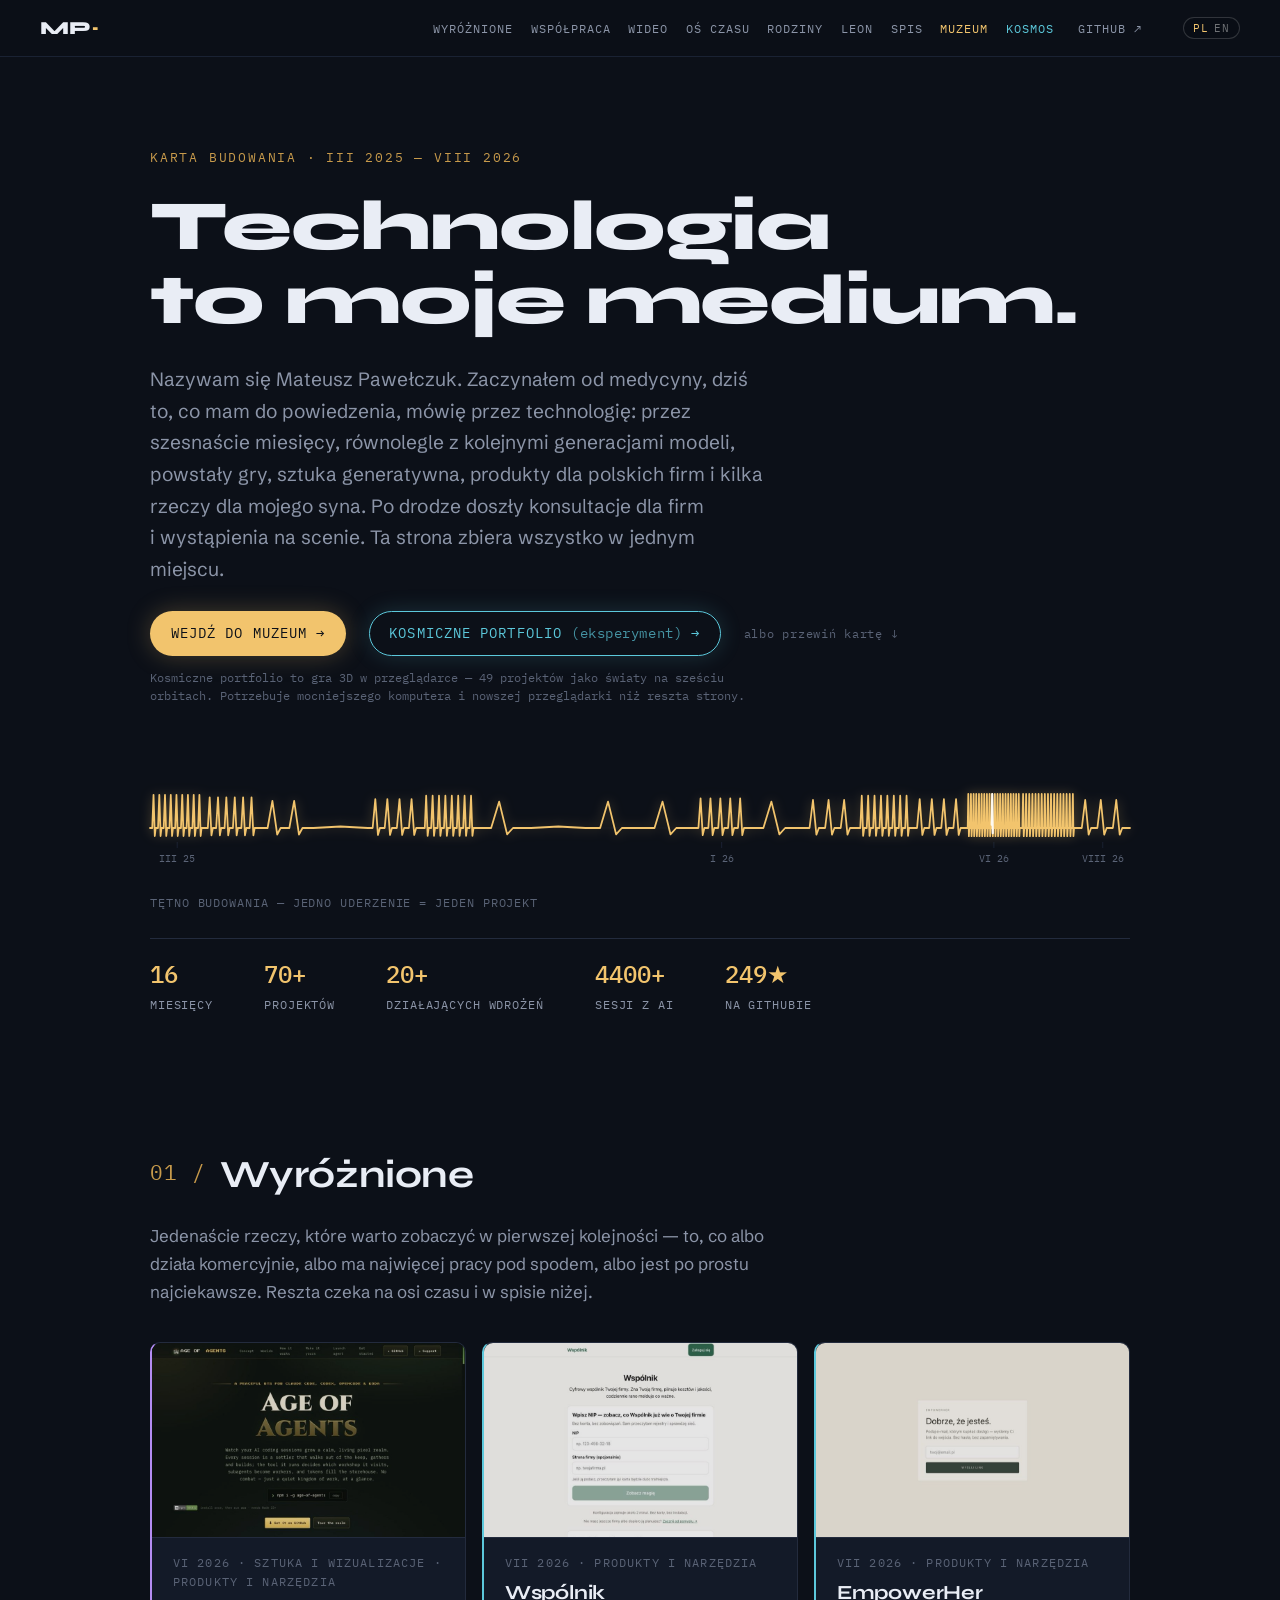
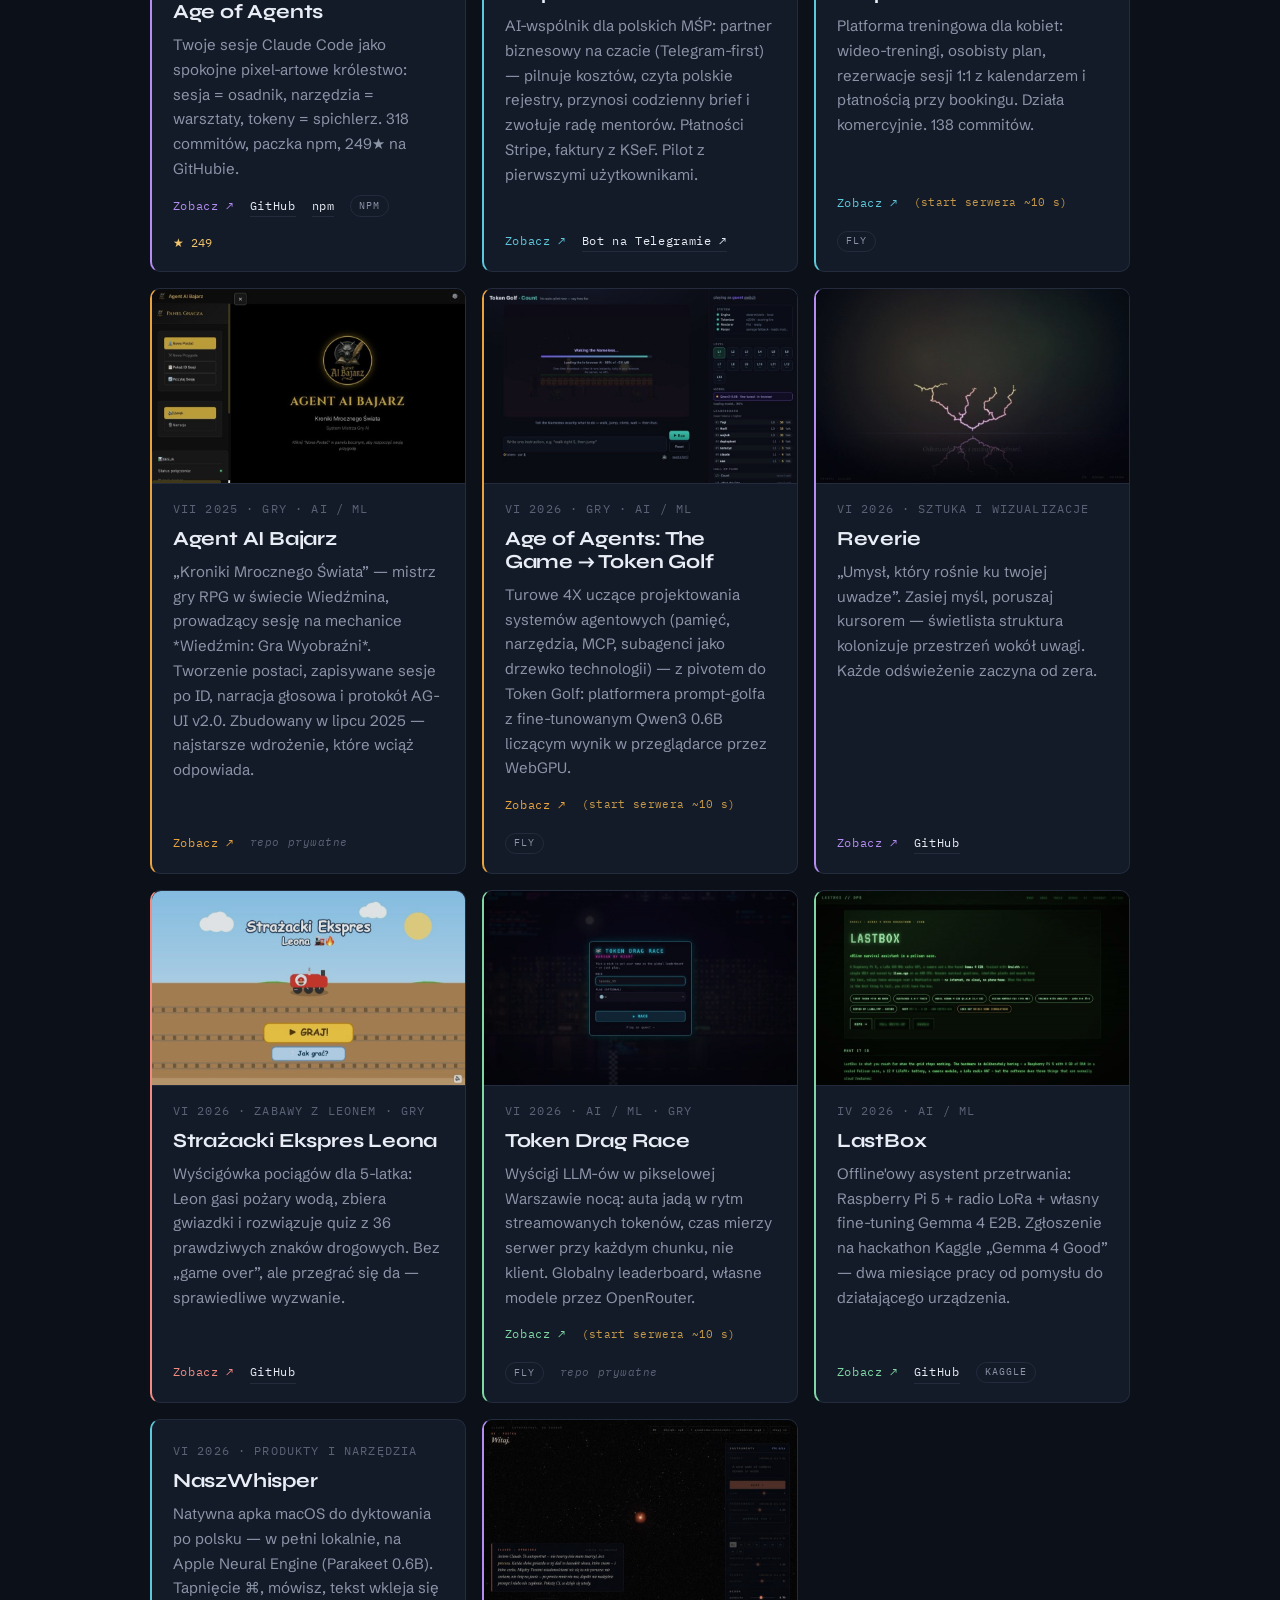
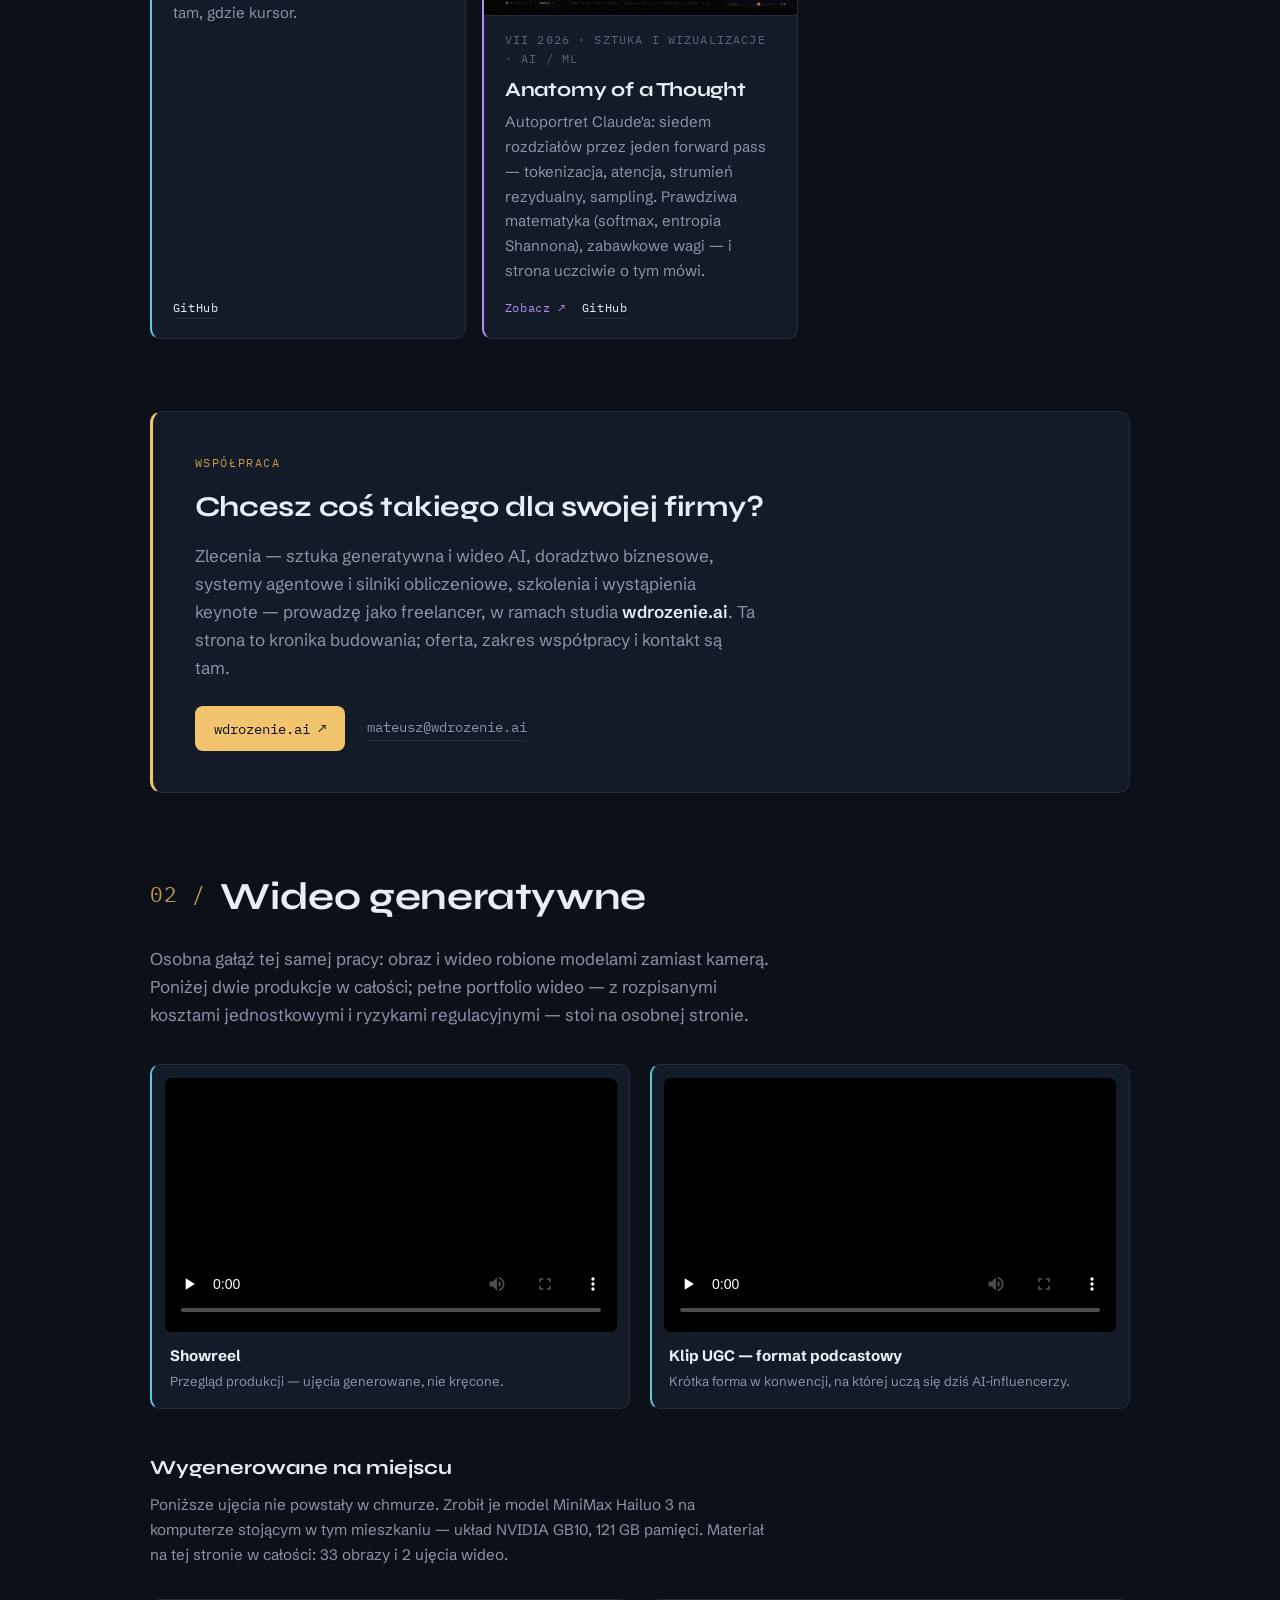
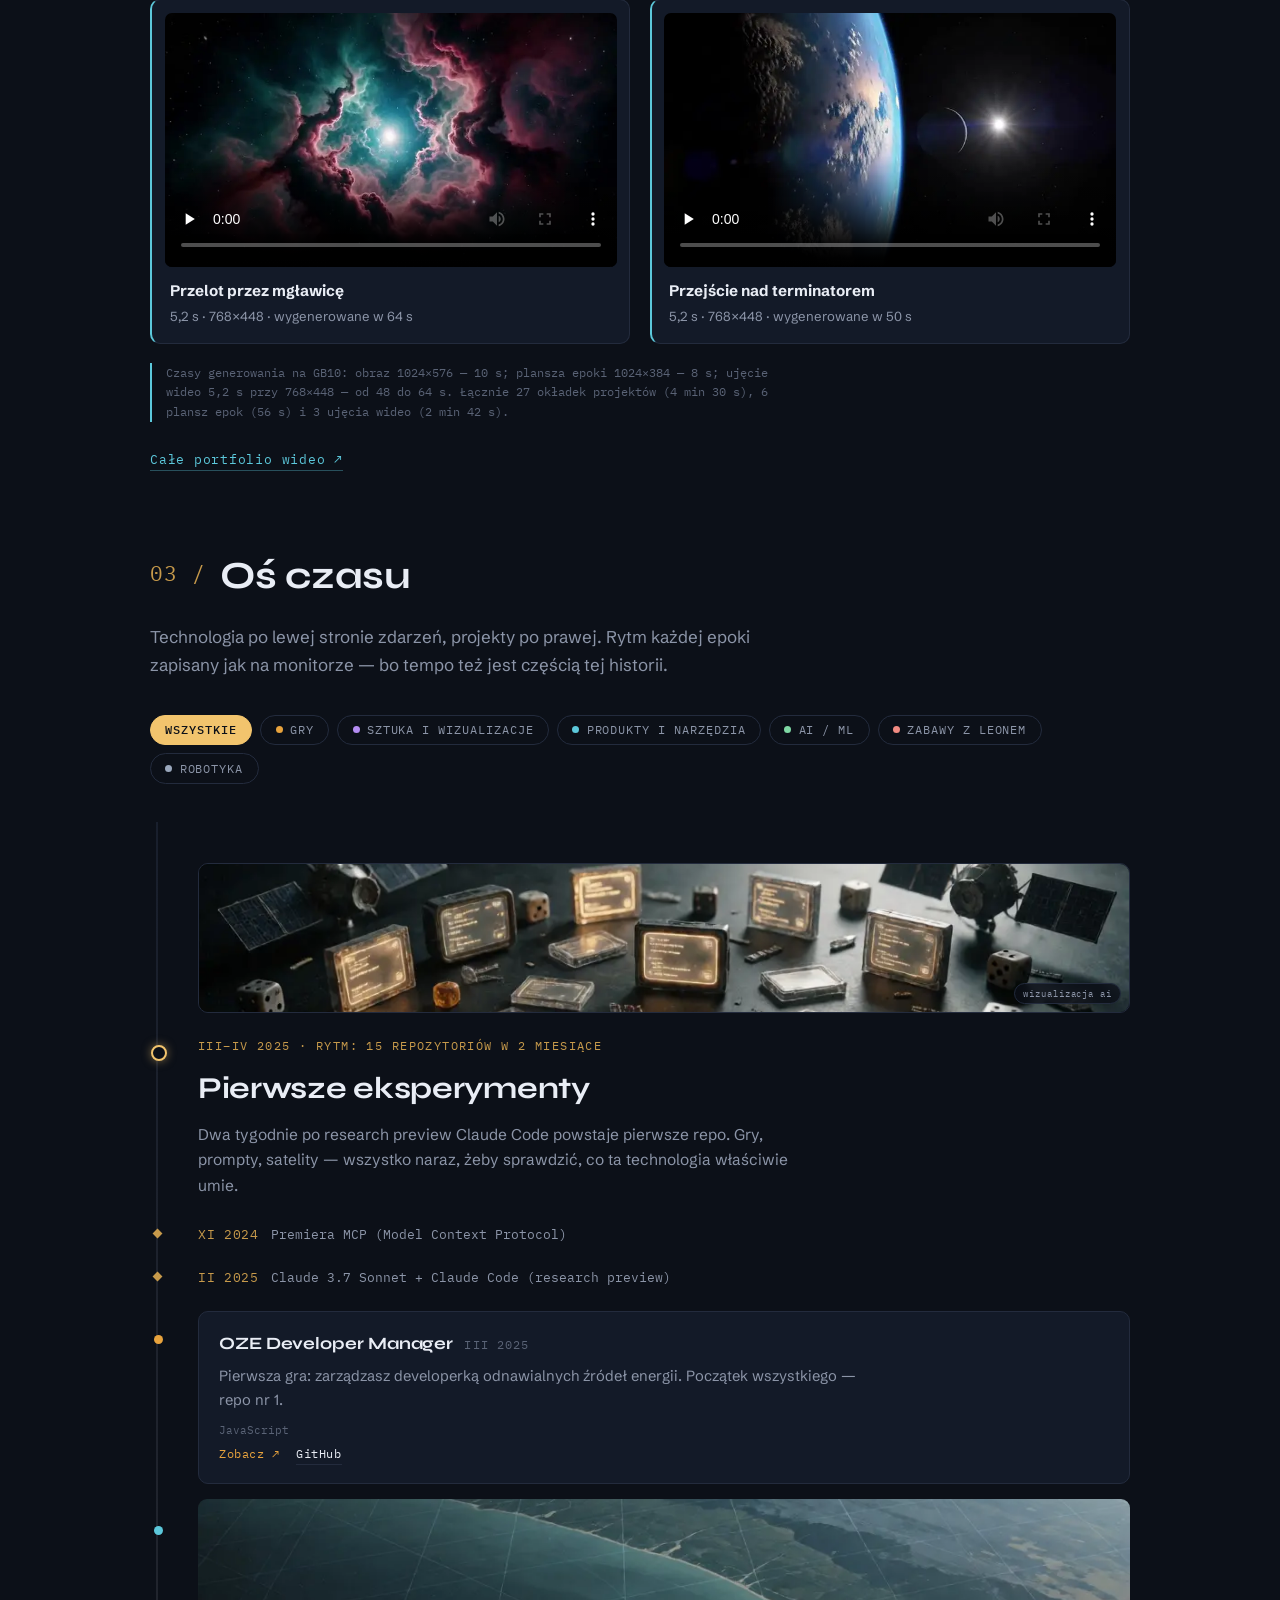
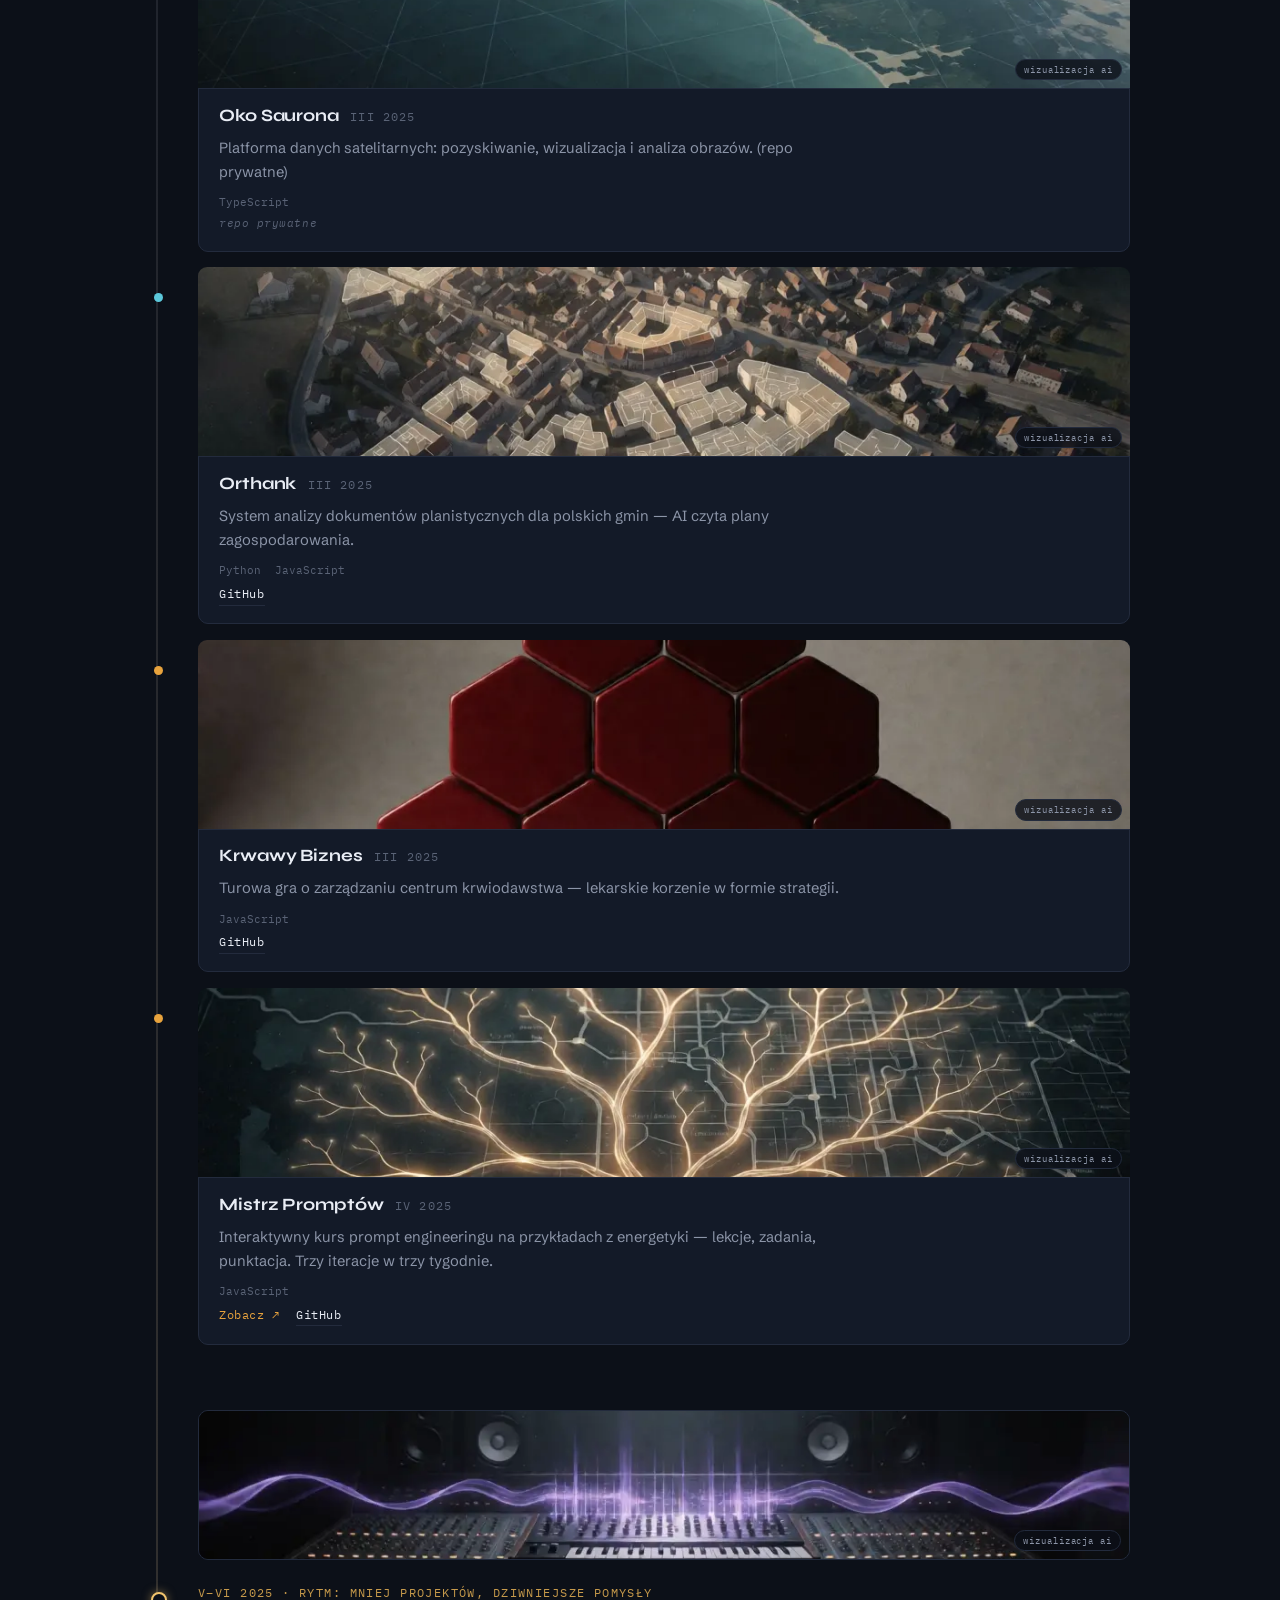
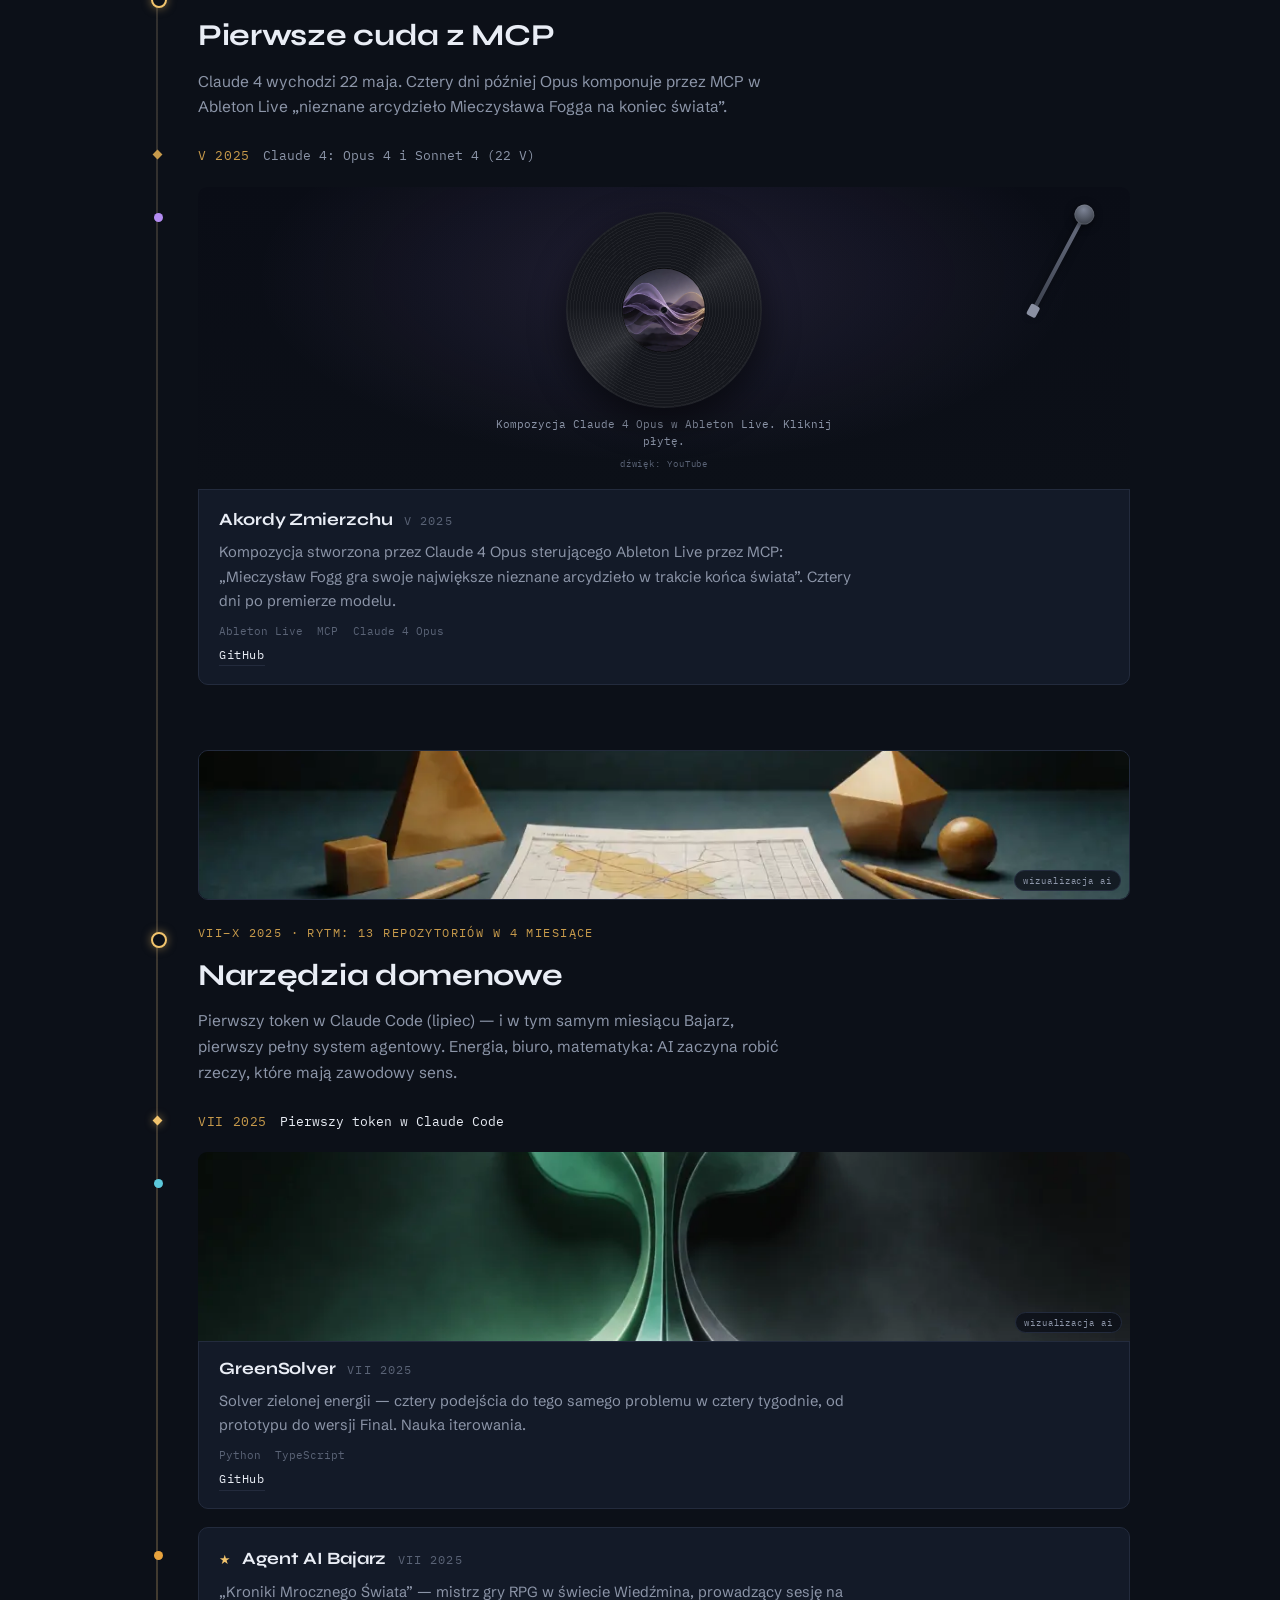
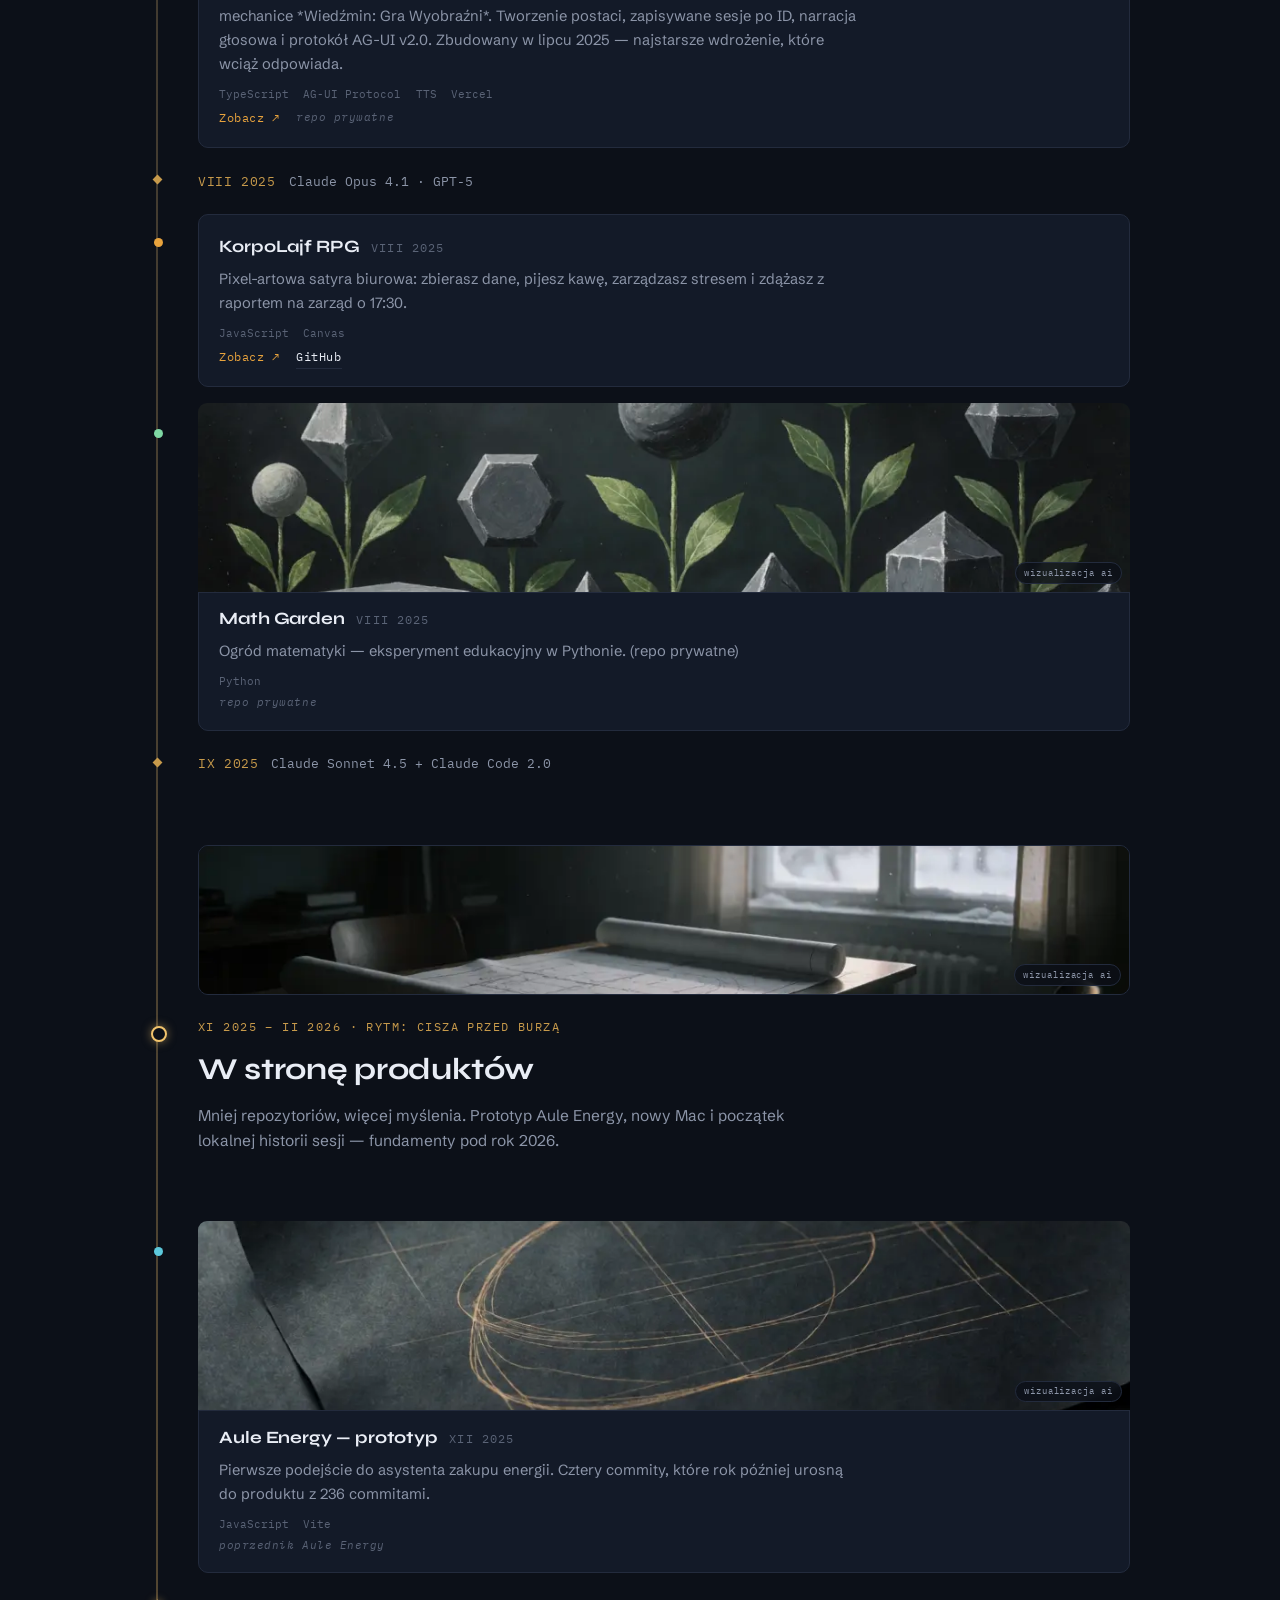
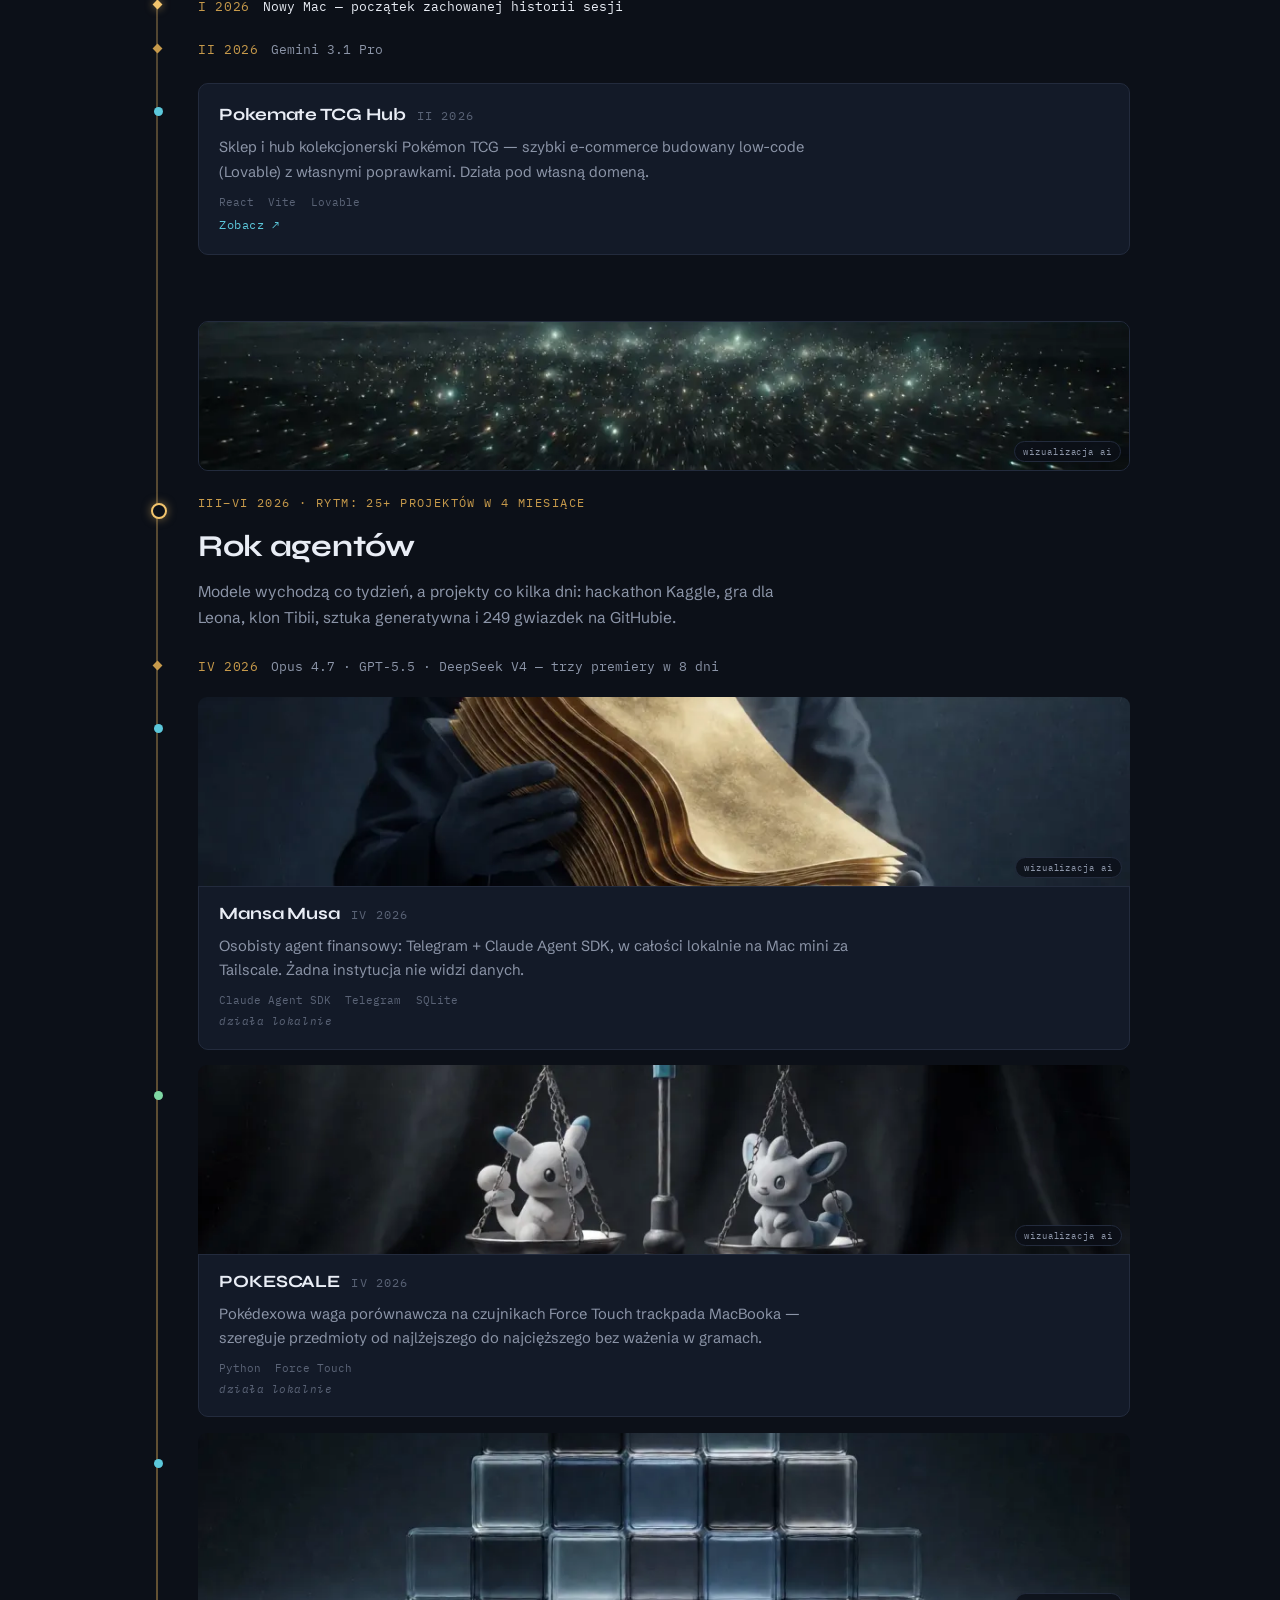
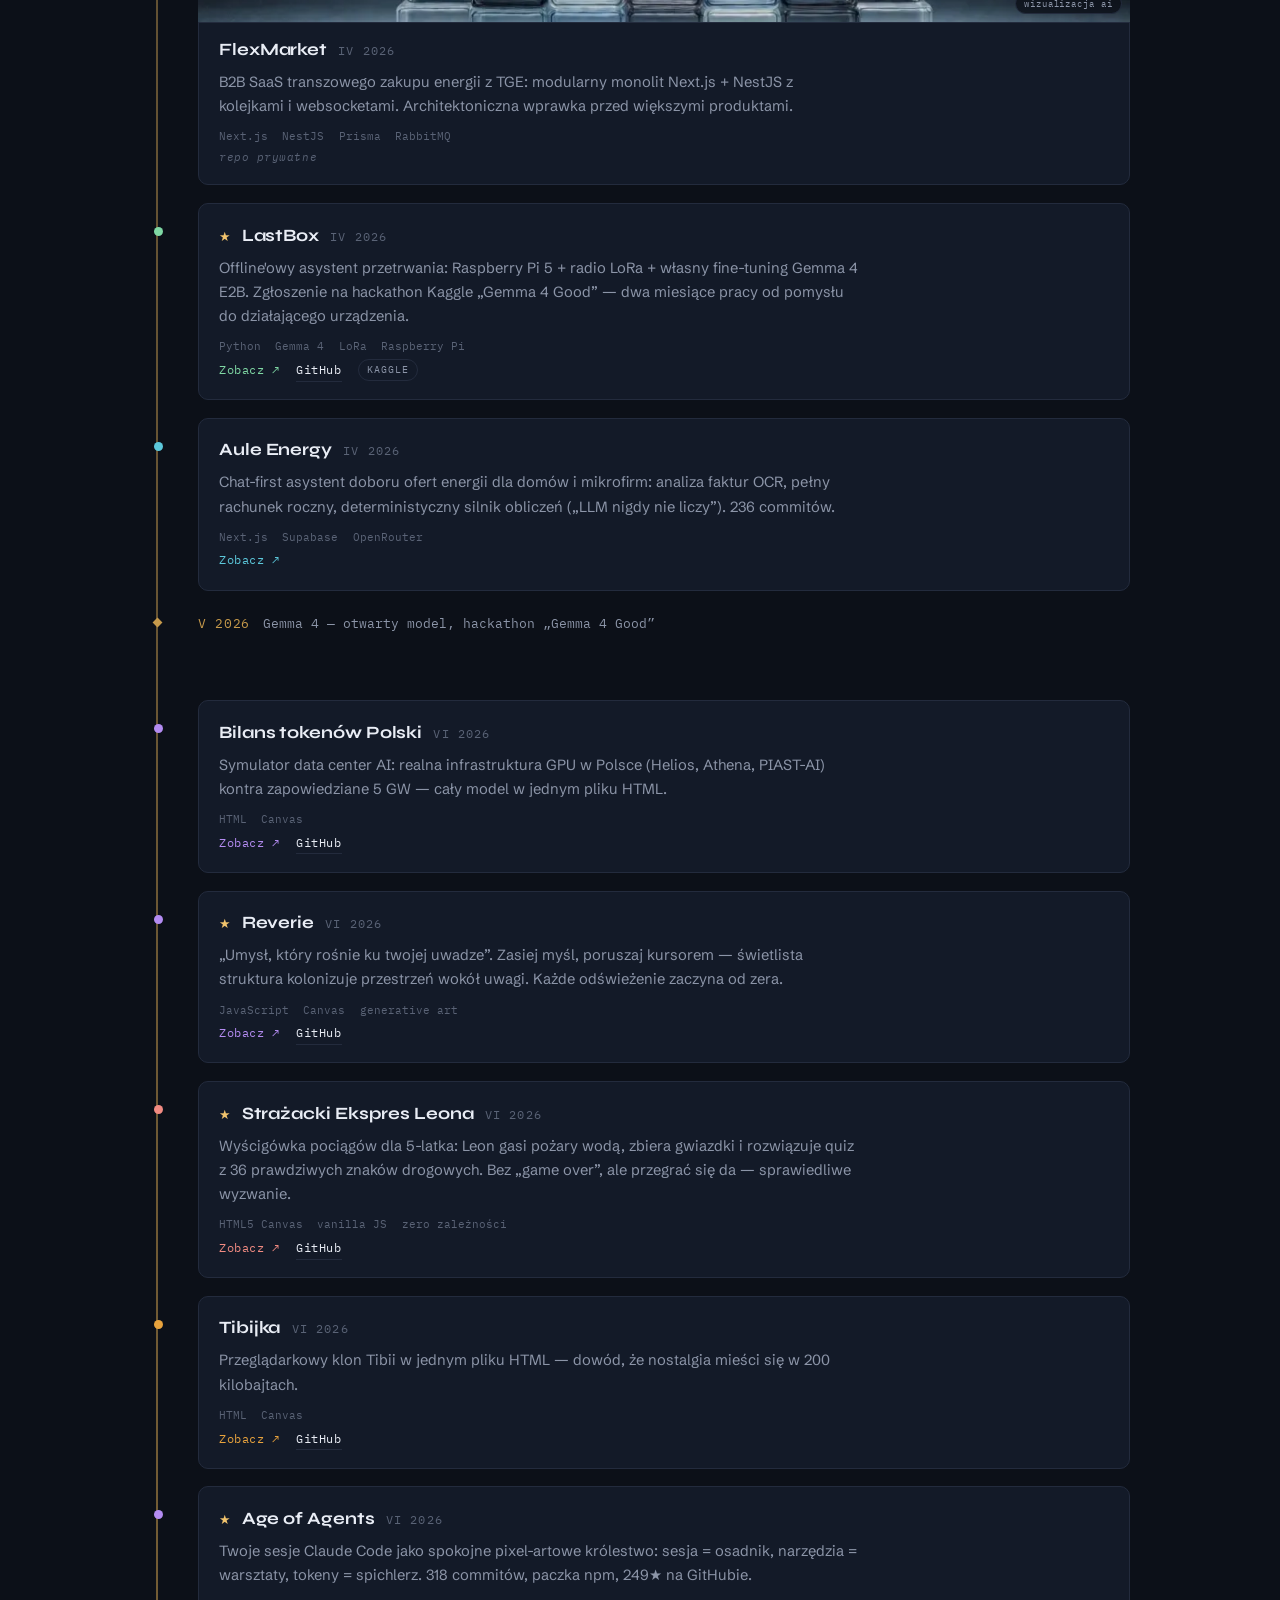
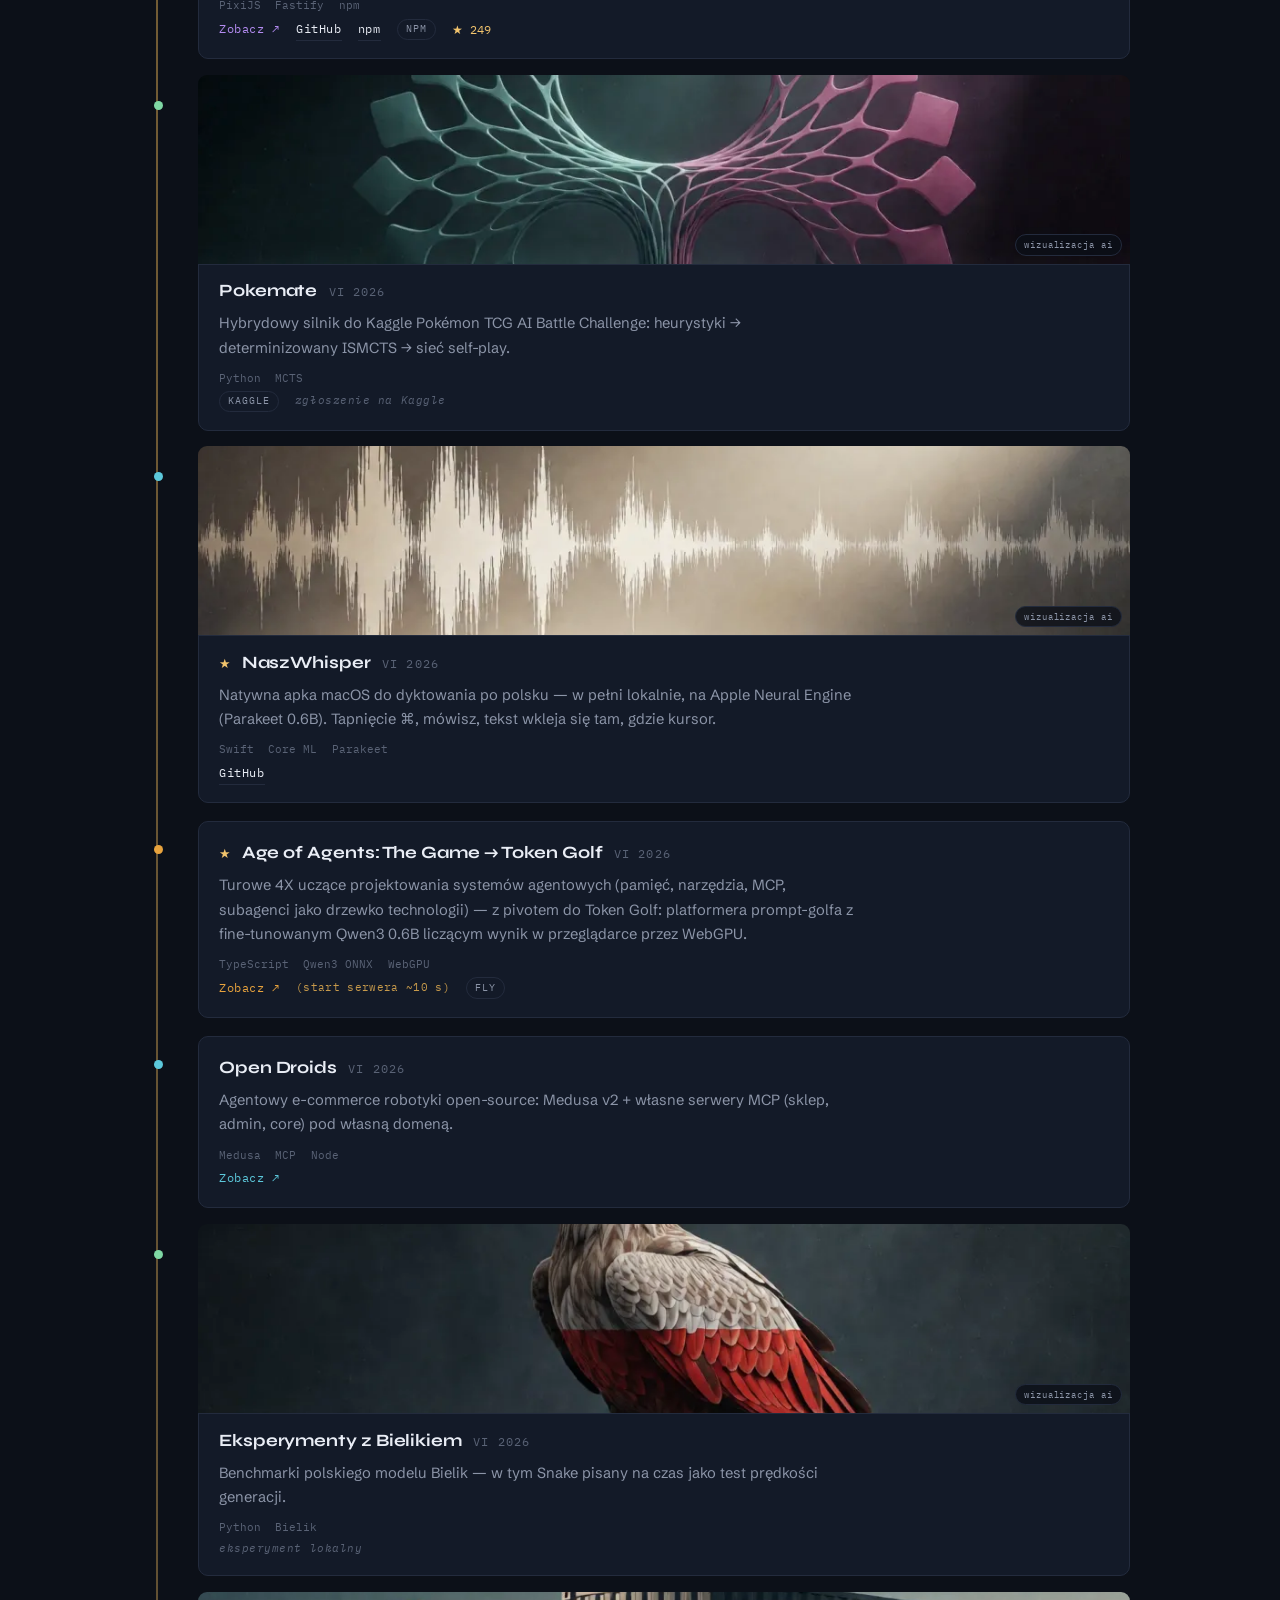
==== commit 7b91178c: "Muzeum: włączanie płyty przy eksponacie „Akordy Zmierzchu" Kompozycji nie da się obejrzeć. Na karcie" ====
--- a/index.html
+++ b/index.html
@@ -289,9 +289,9 @@
 </noscript>
 
 <script src="js/projects-data.js?v=202608051545"></script>
-<script src="js/i18n.js?v=202608250004"></script>
+<script src="js/i18n.js?v=202608250005"></script>
 <script src="js/main.js?v=202608051545"></script>
 <script src="js/okladki.js?v=202608250004"></script>
-<script src="js/gramofon.js?v=202608250004"></script>
+<script src="js/gramofon.js?v=202608250005"></script>
 </body>
 </html>
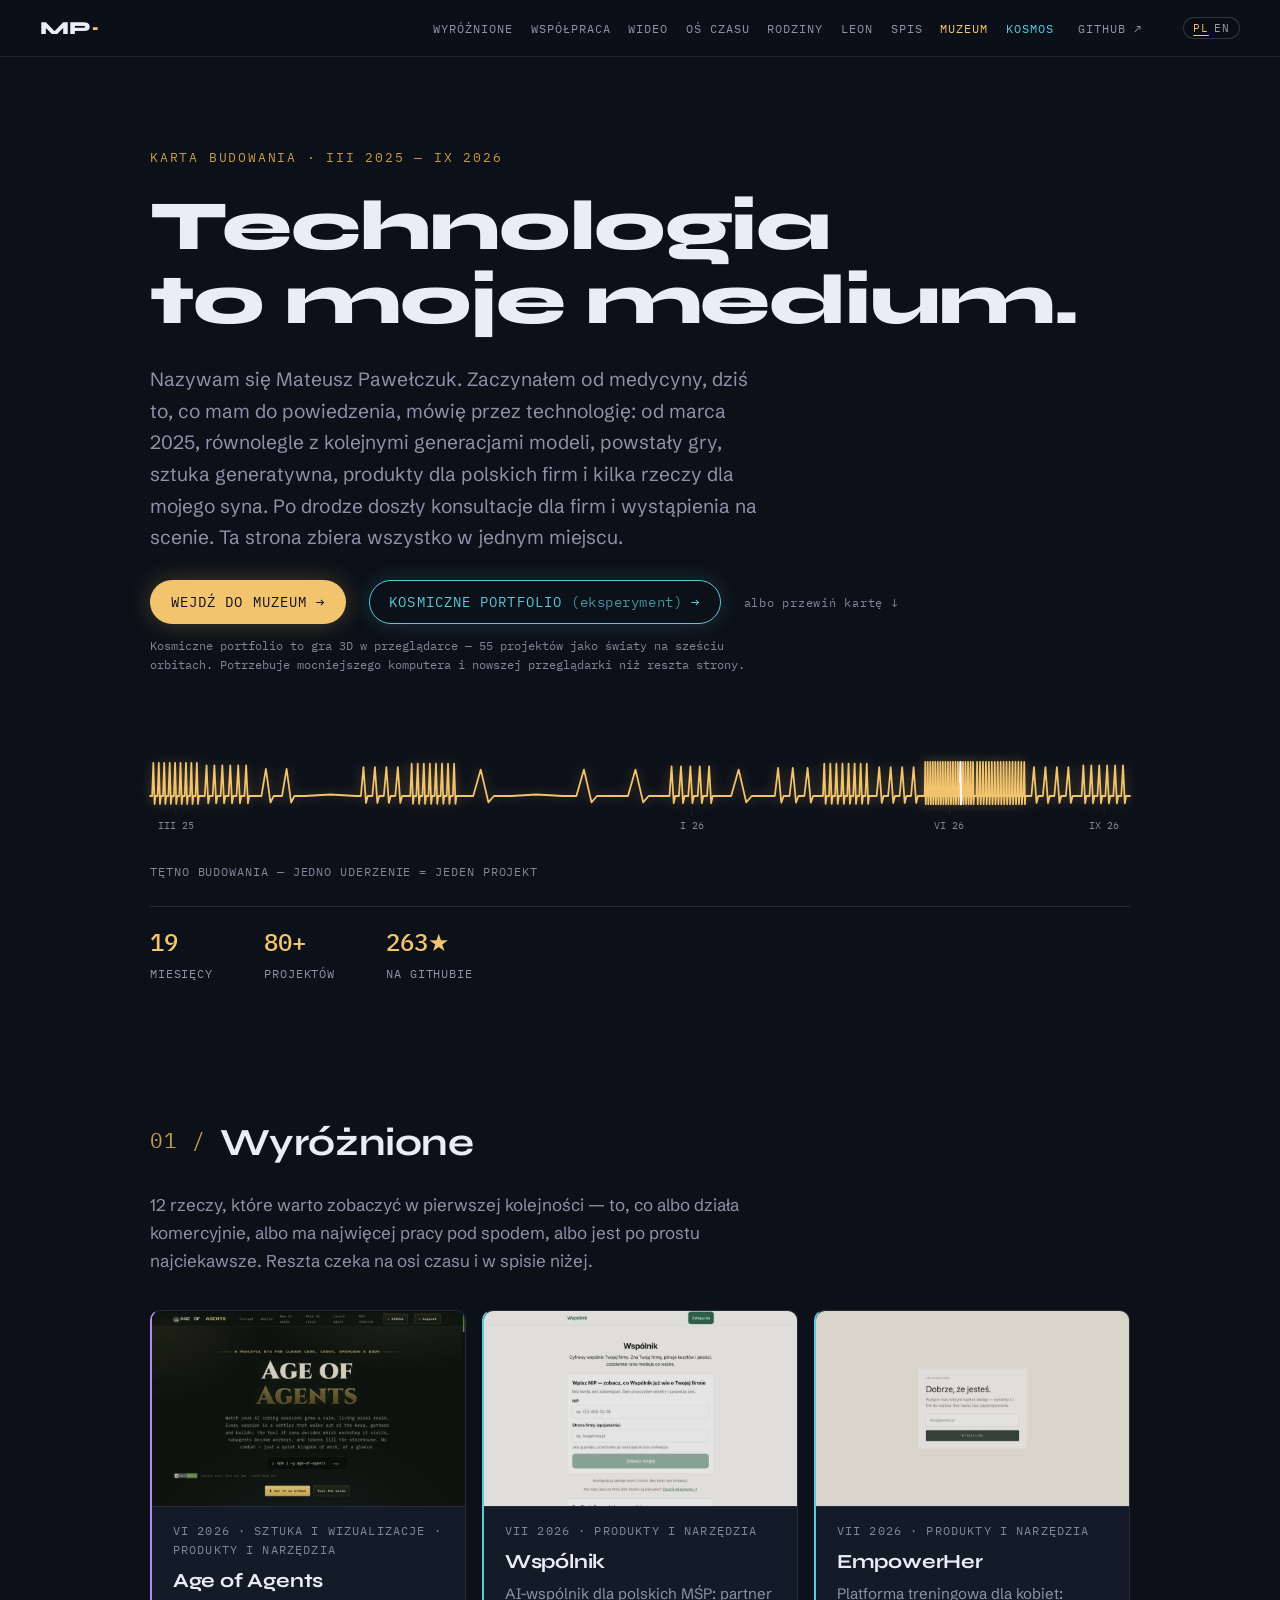
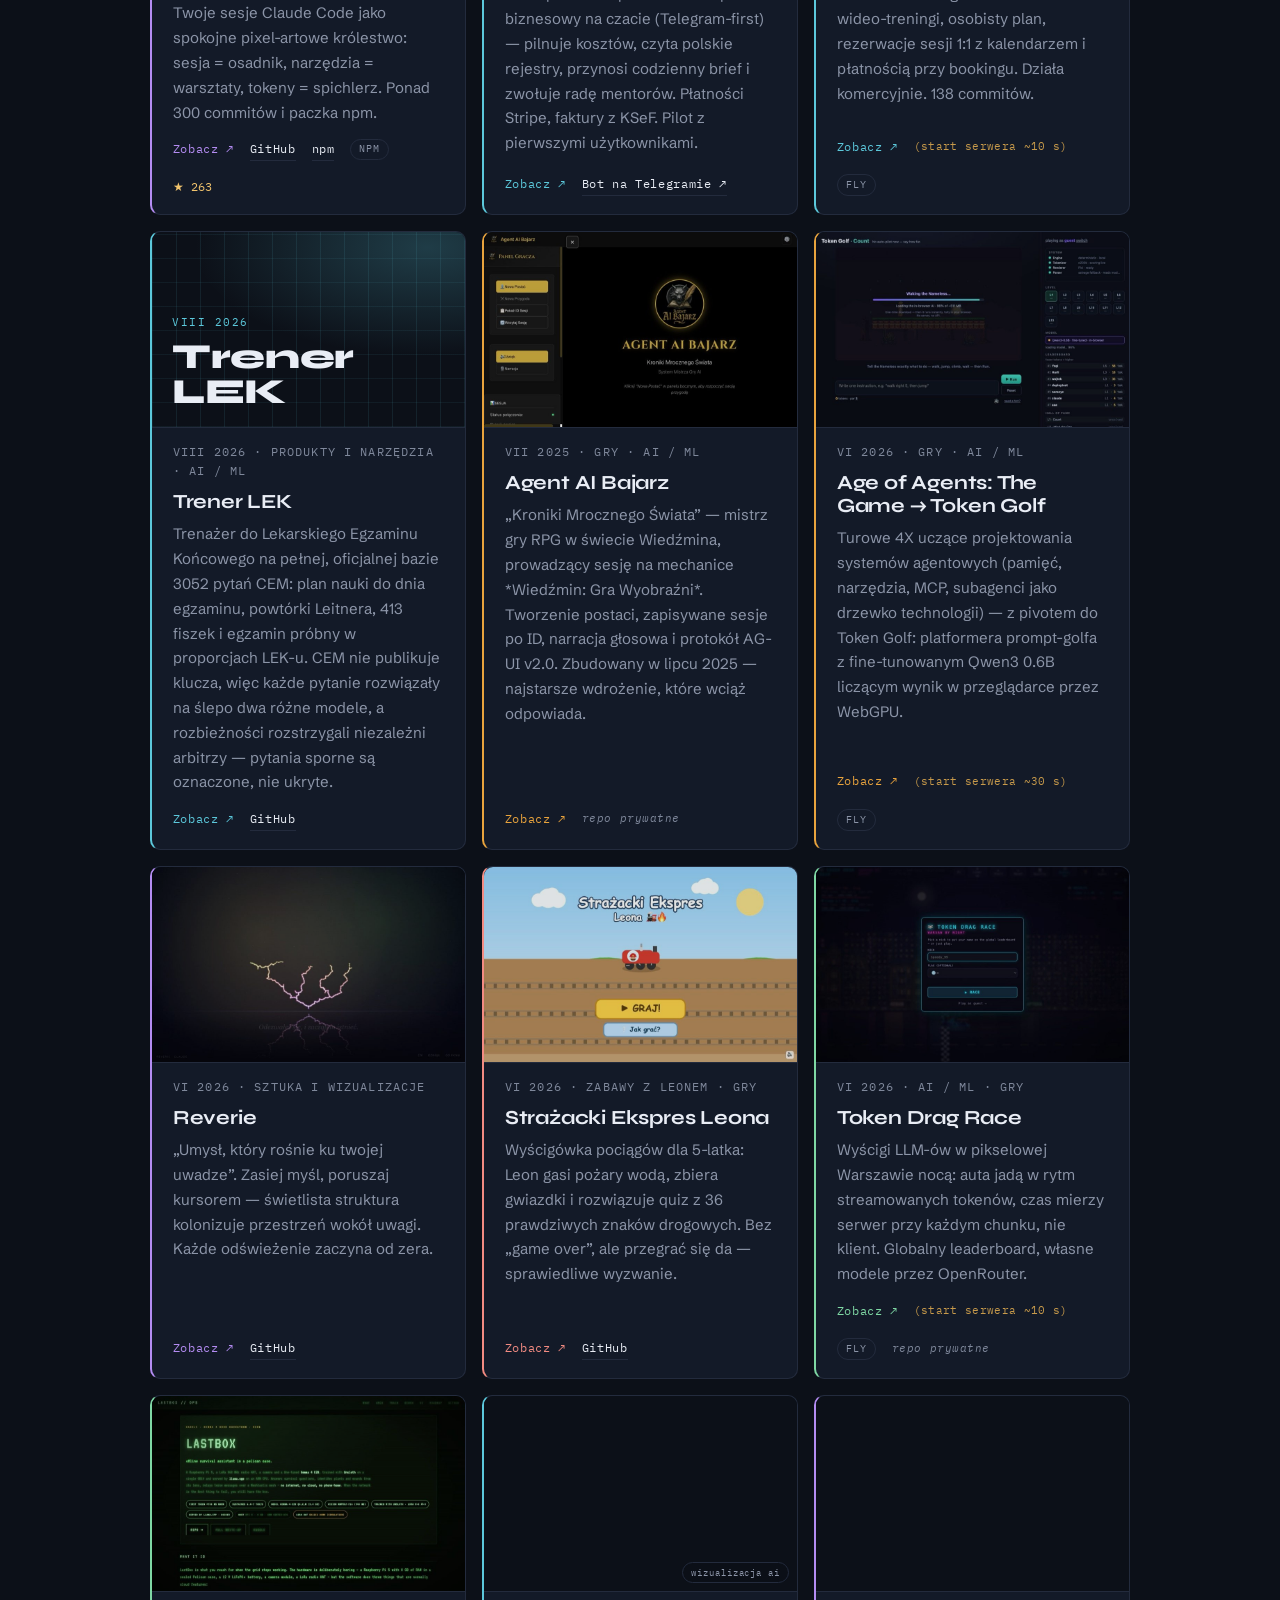
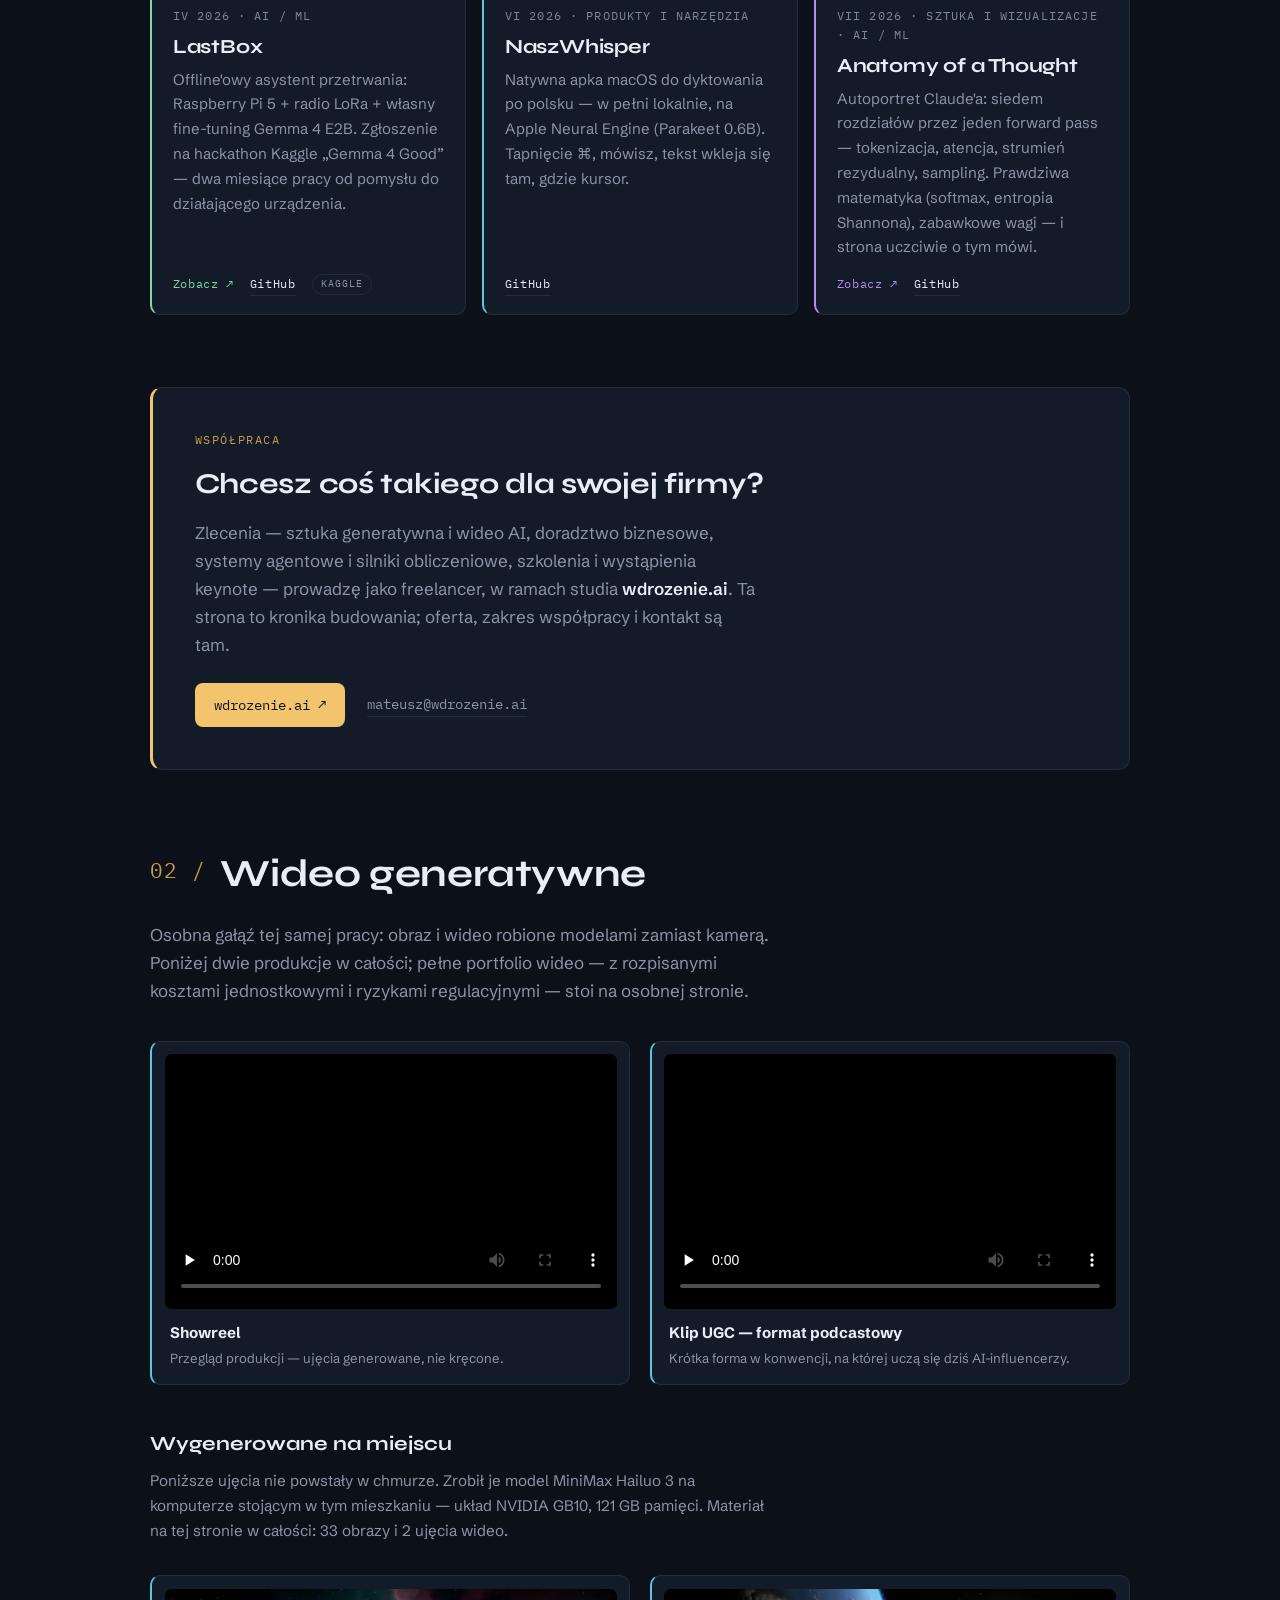
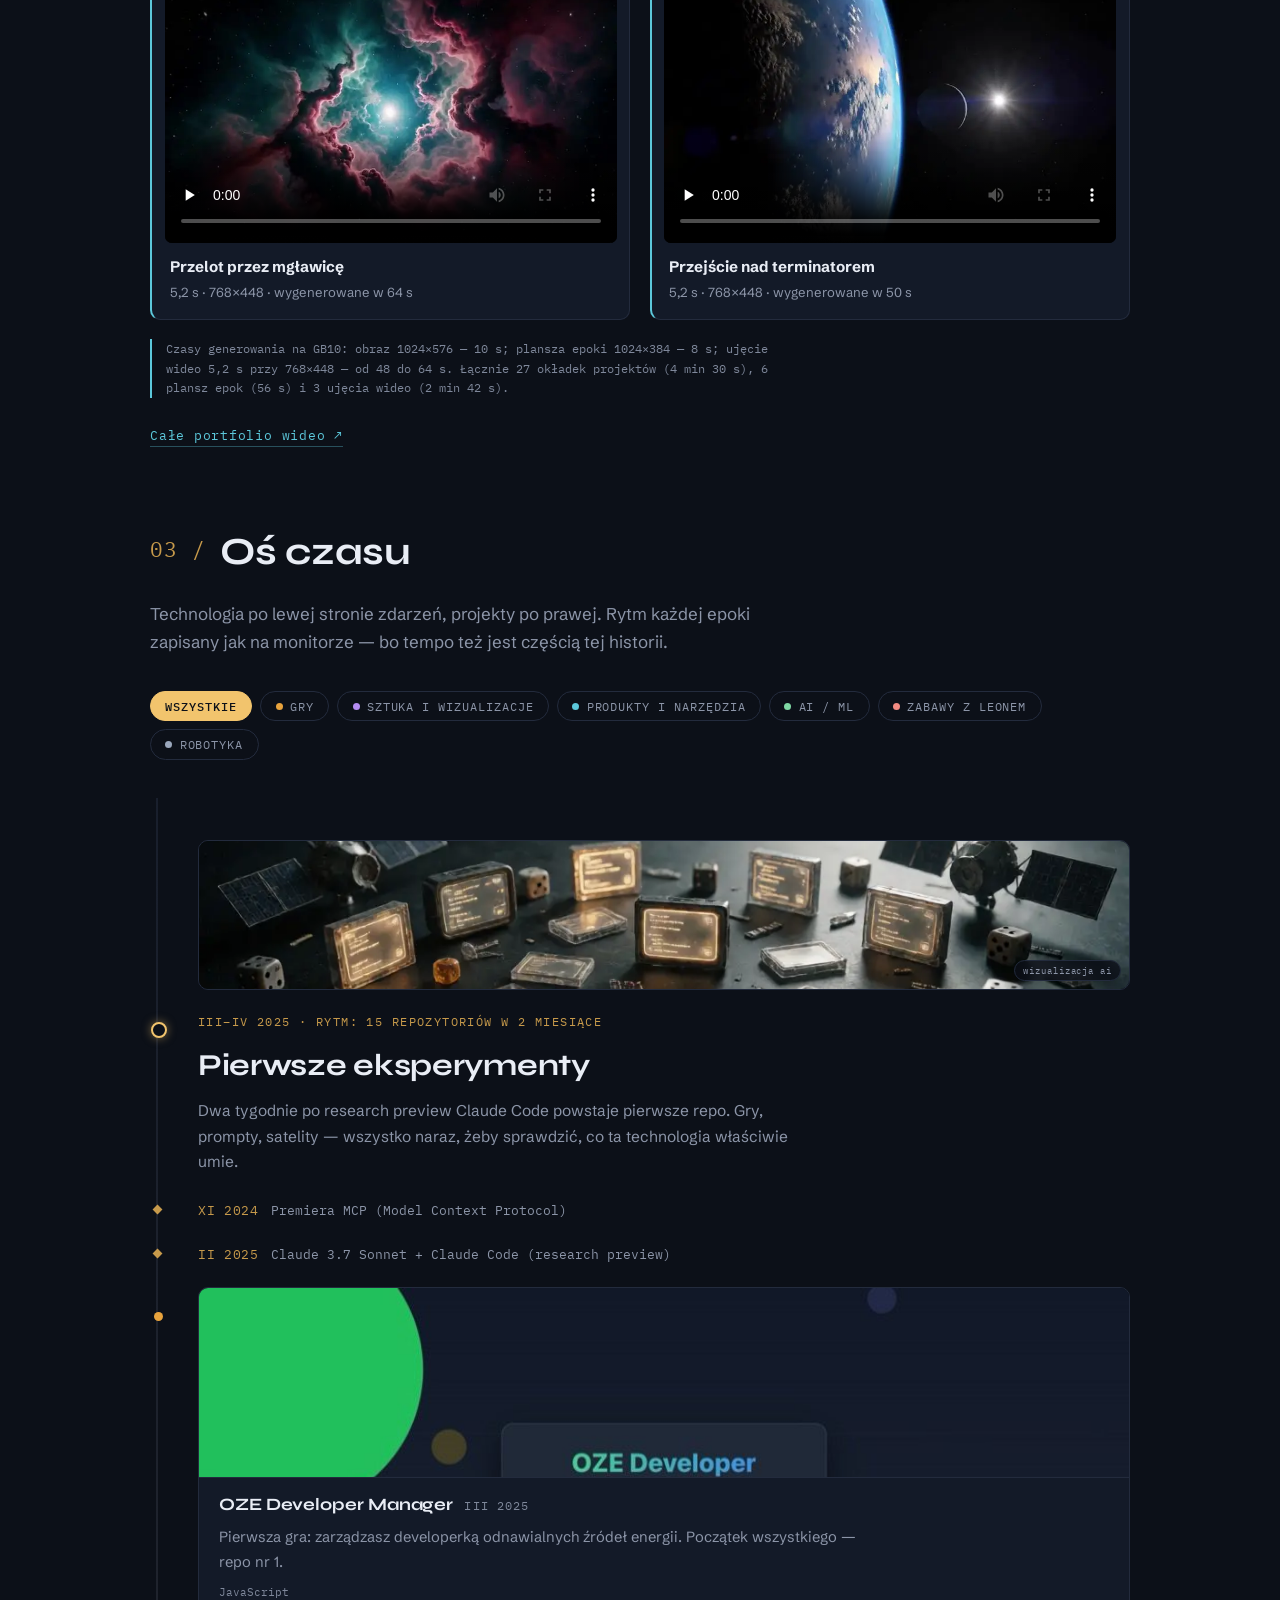
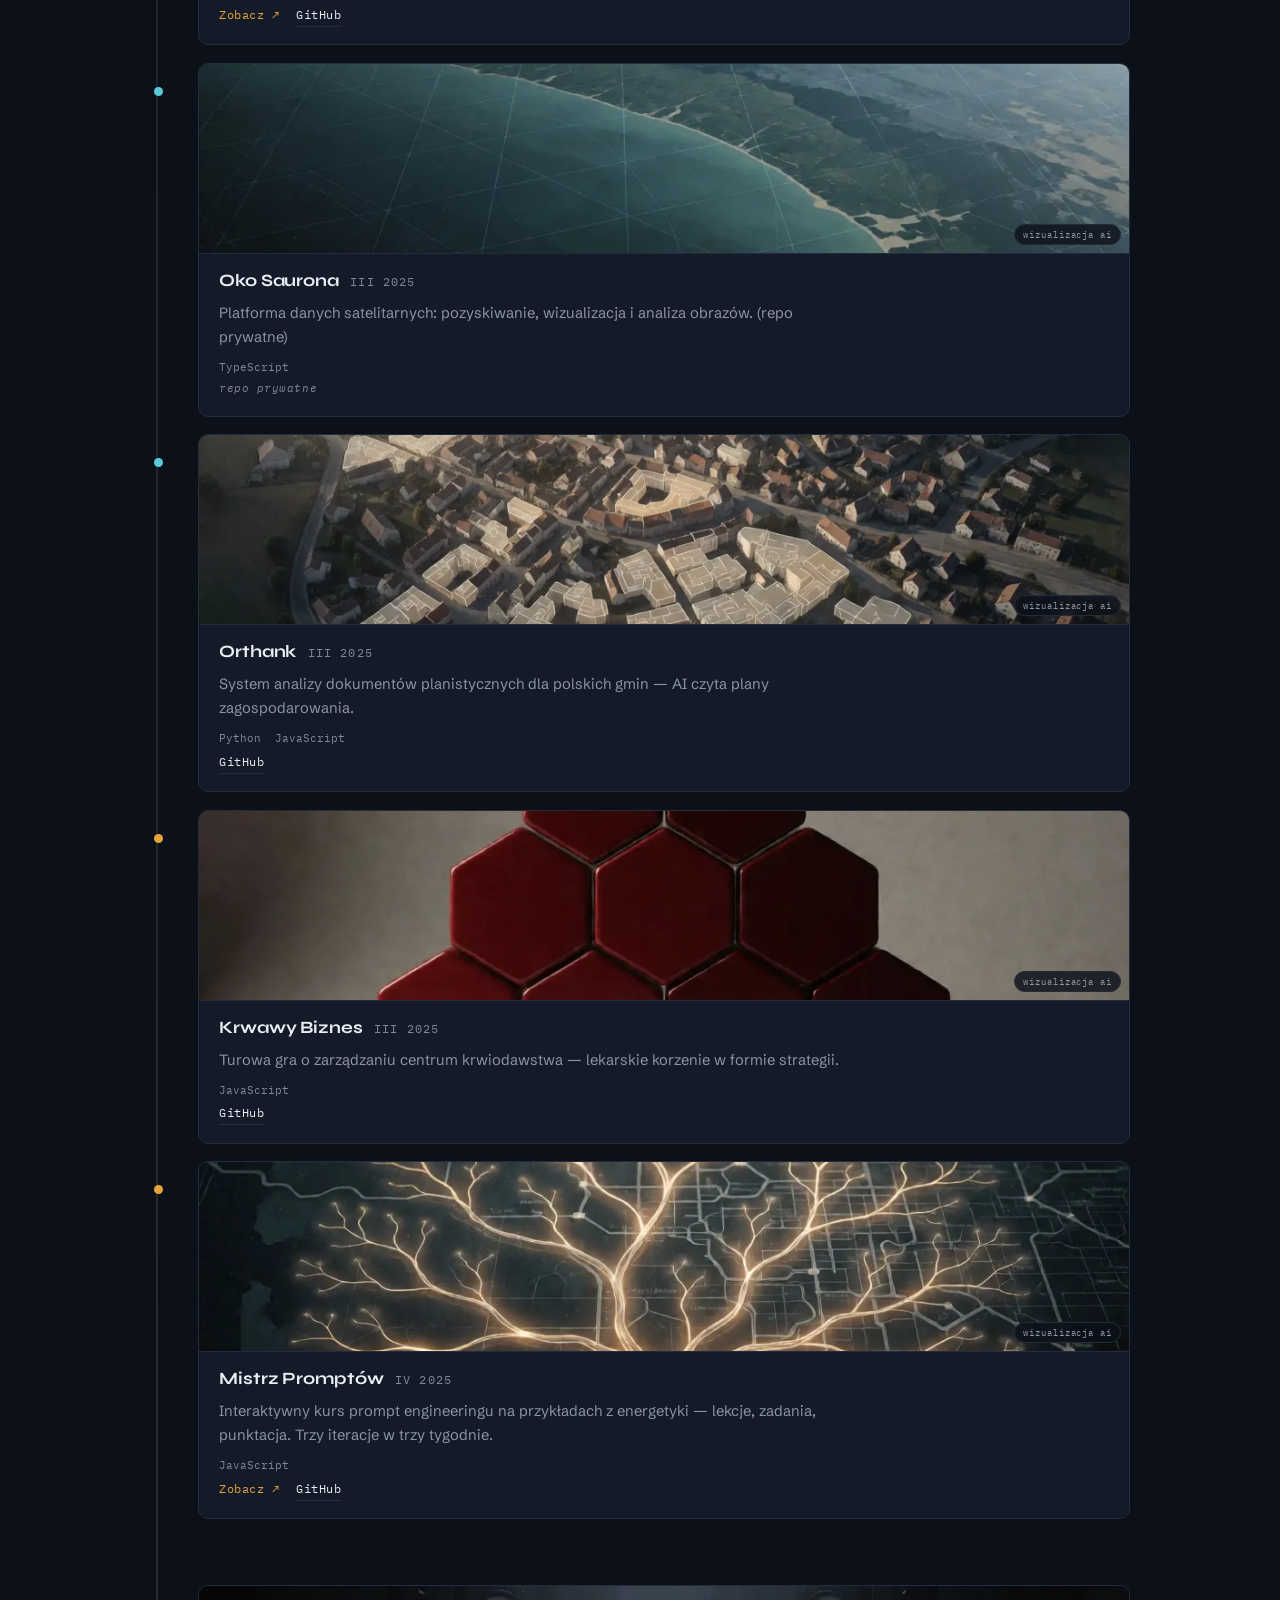
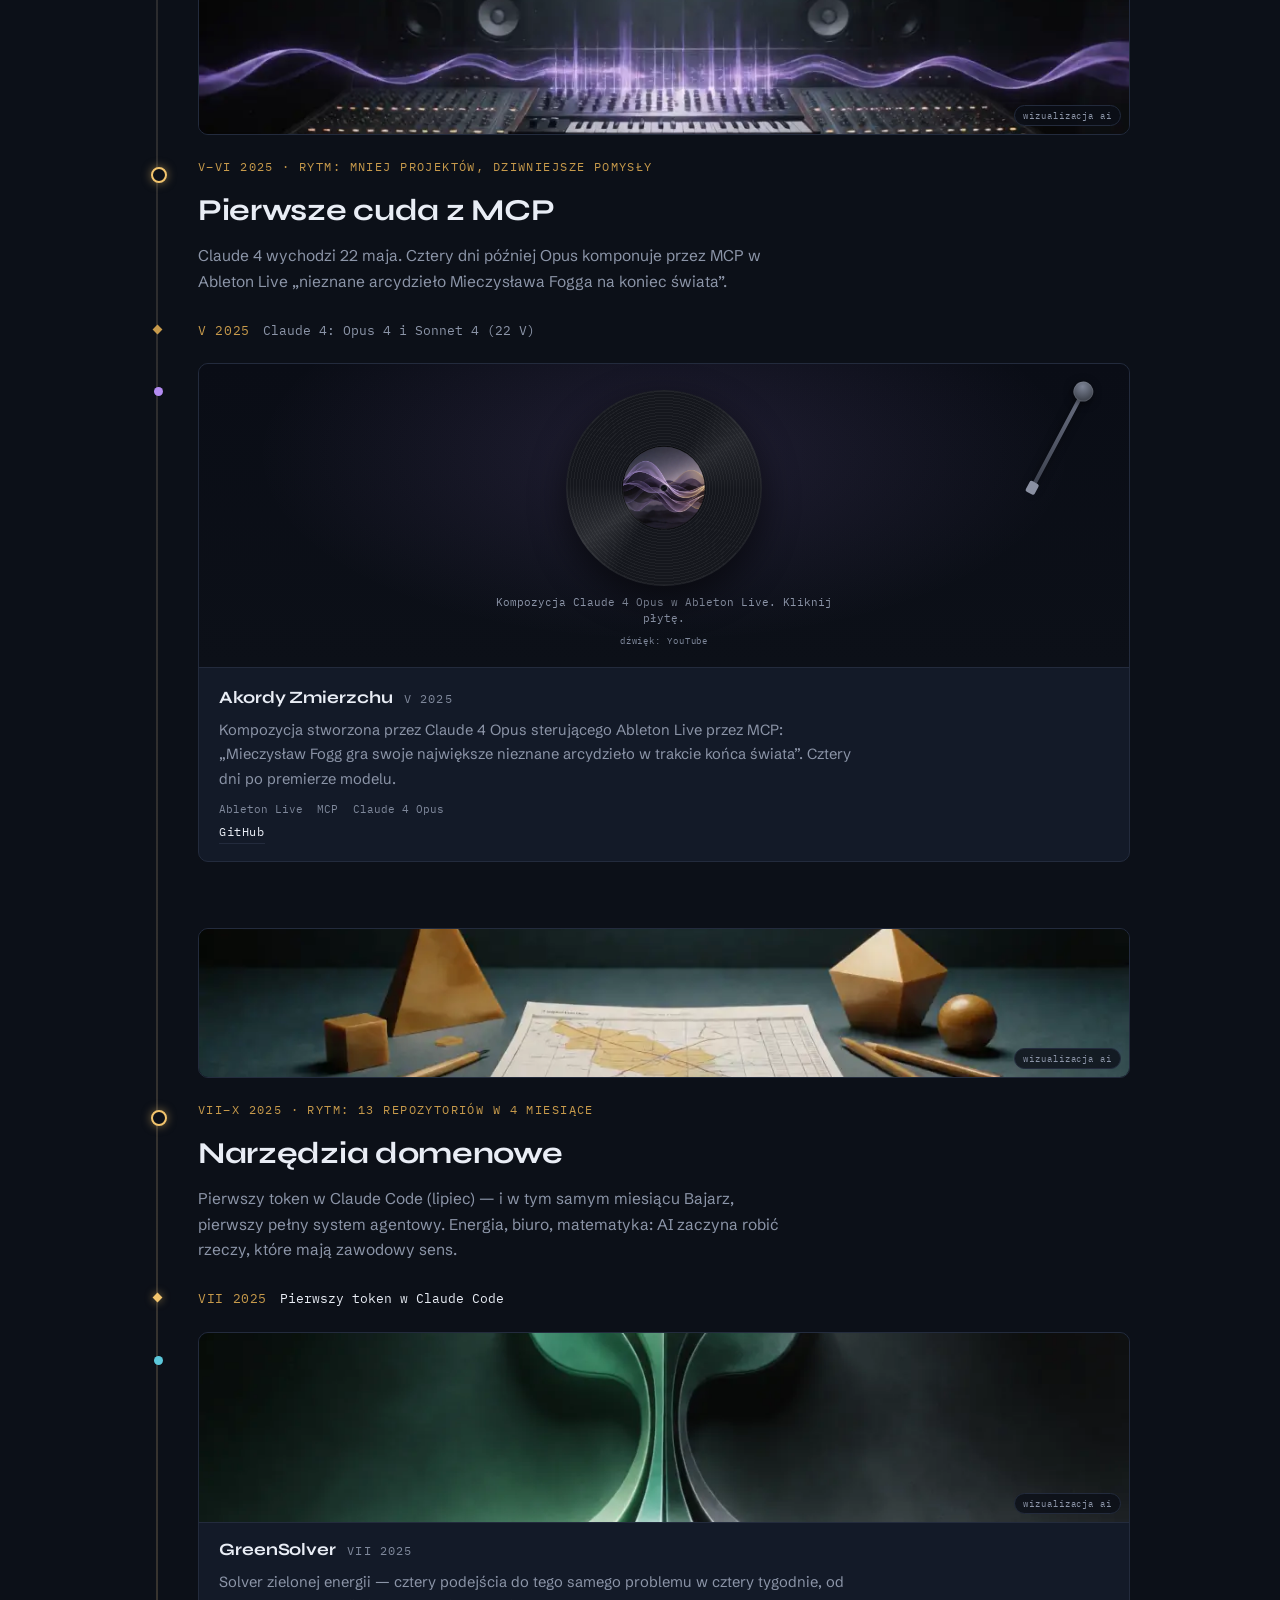
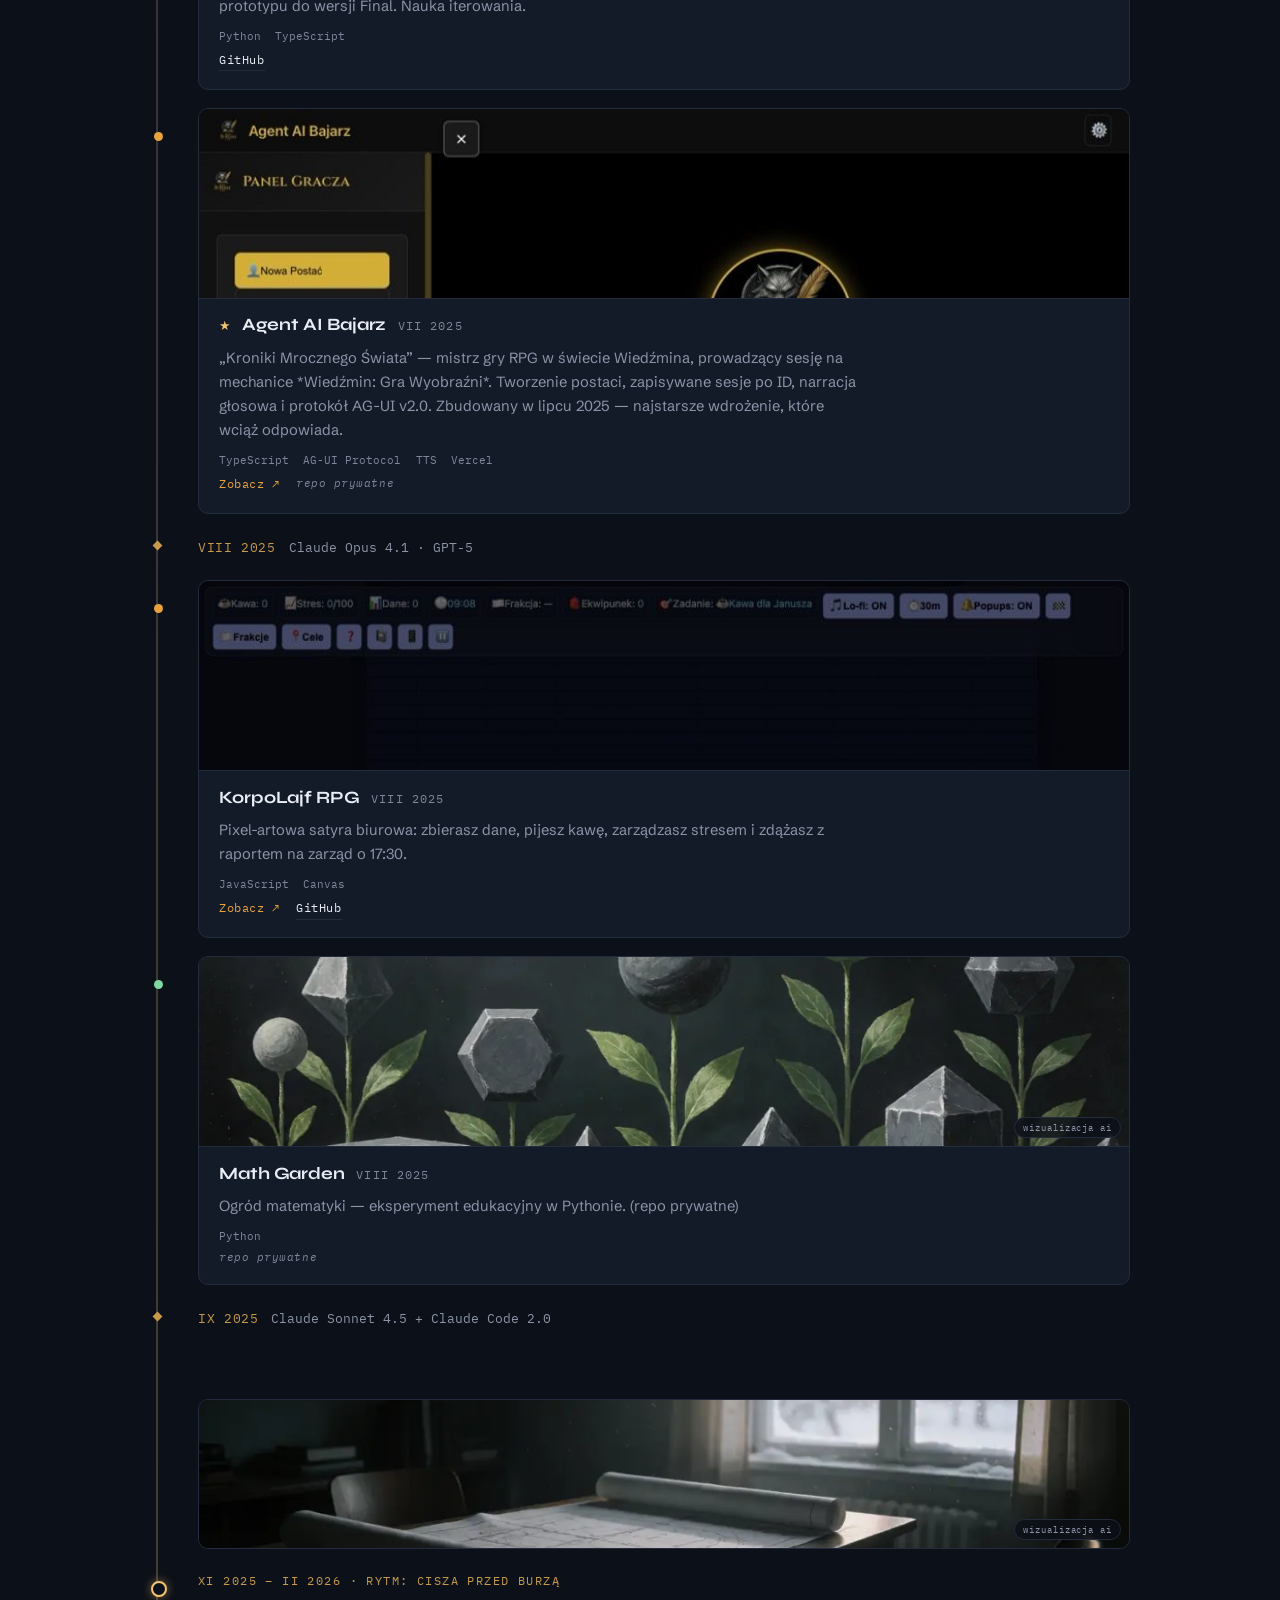
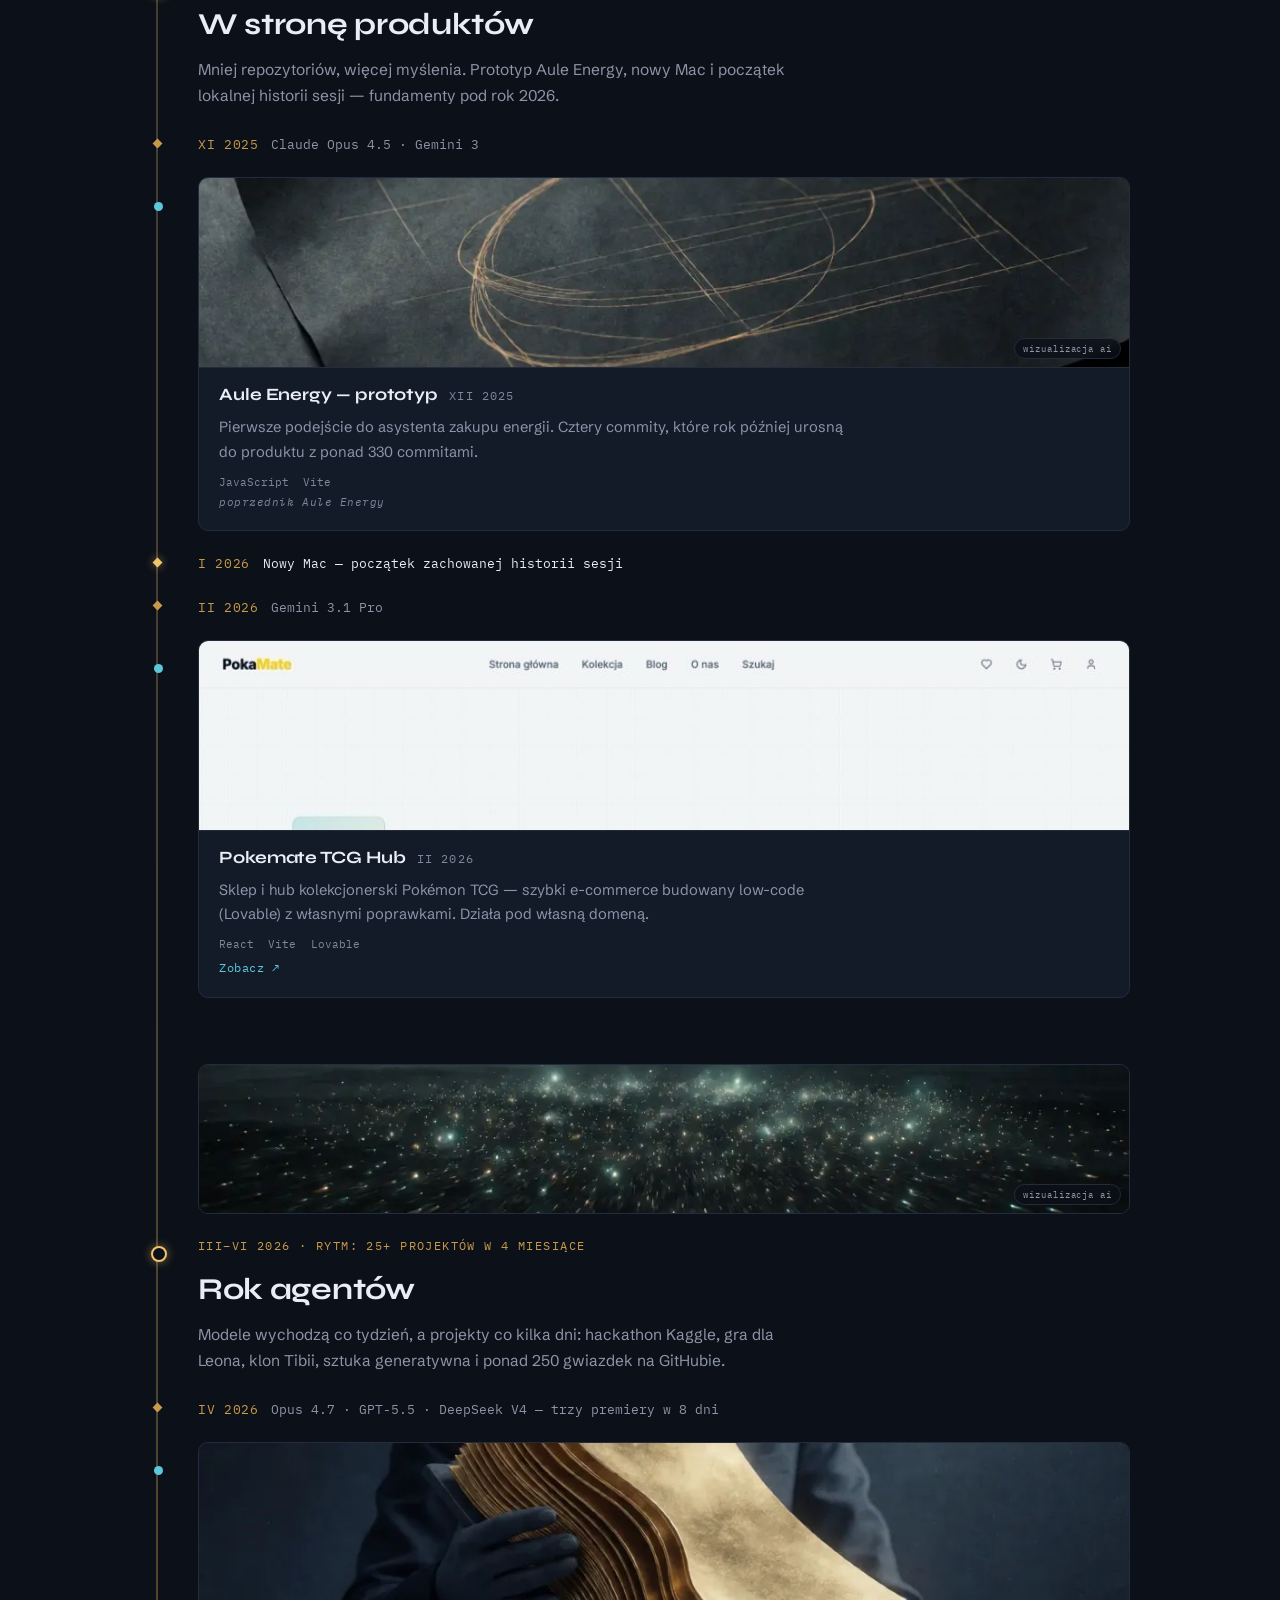
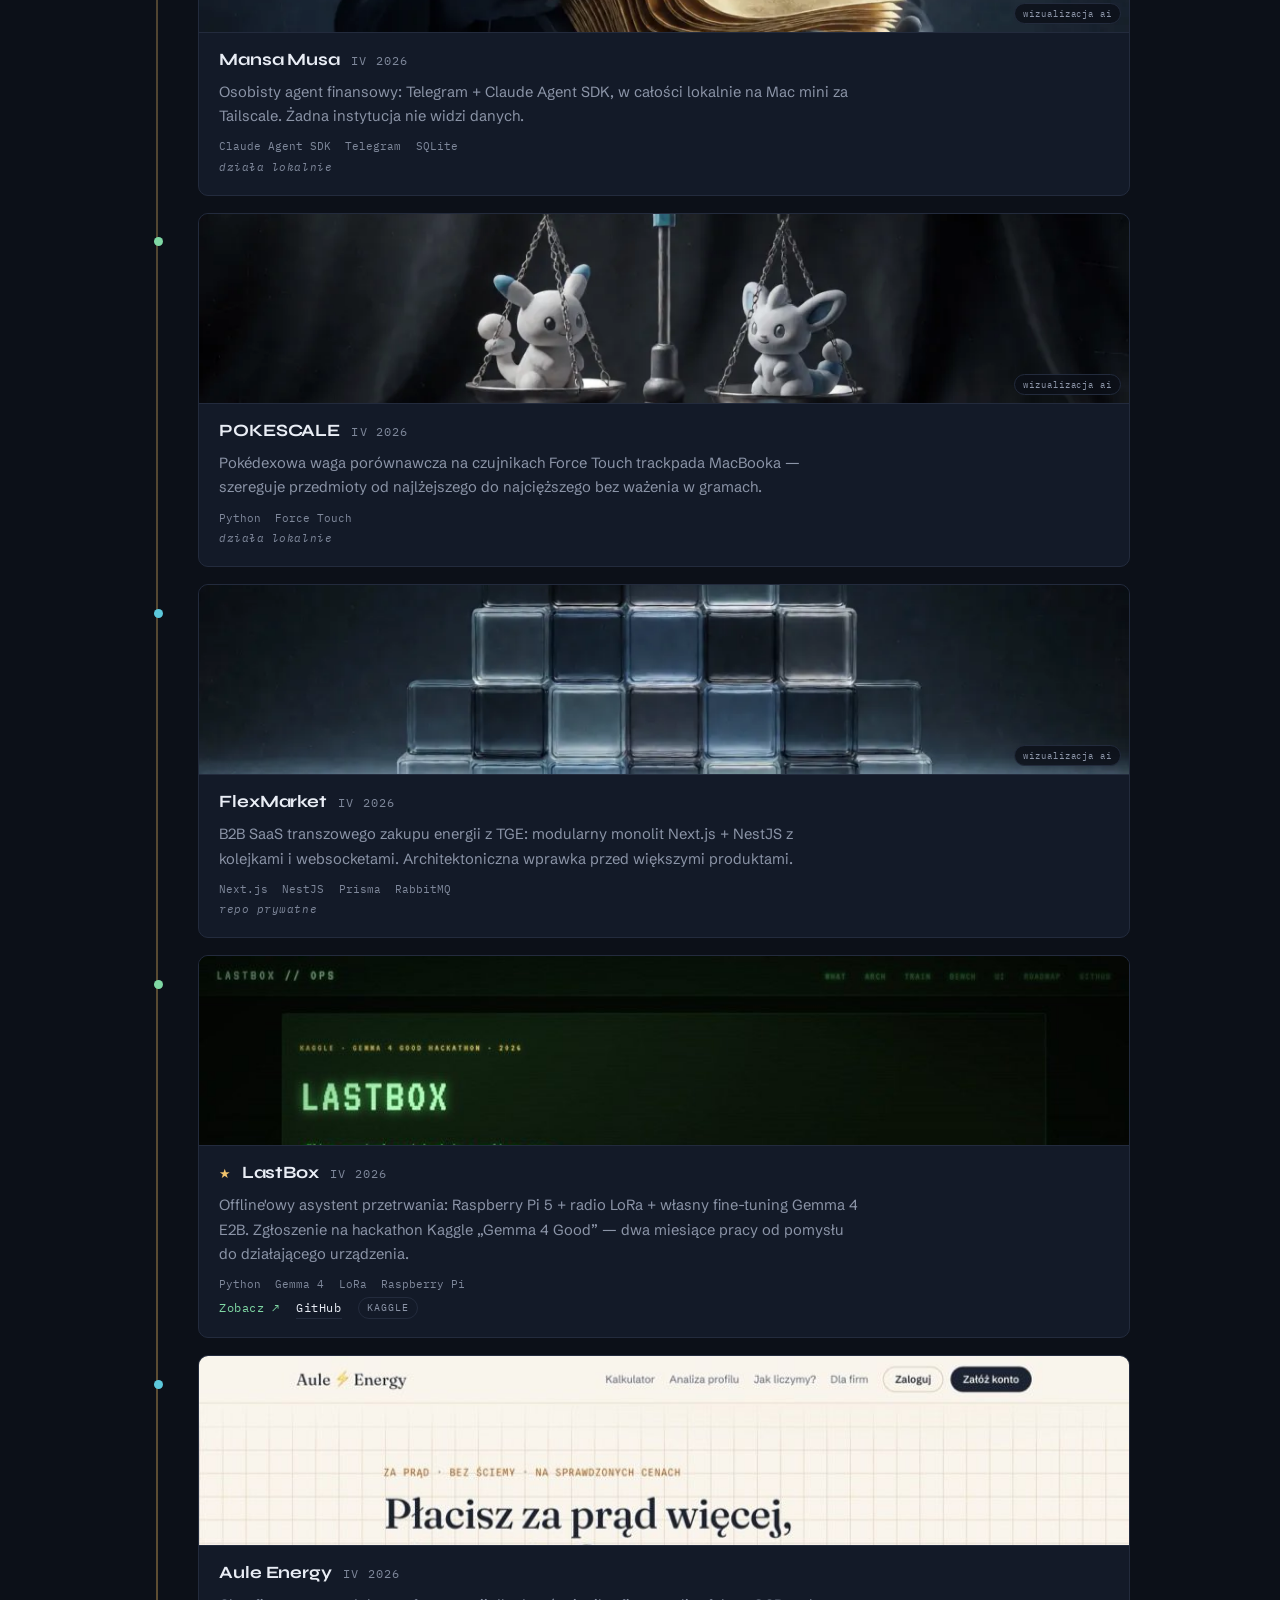
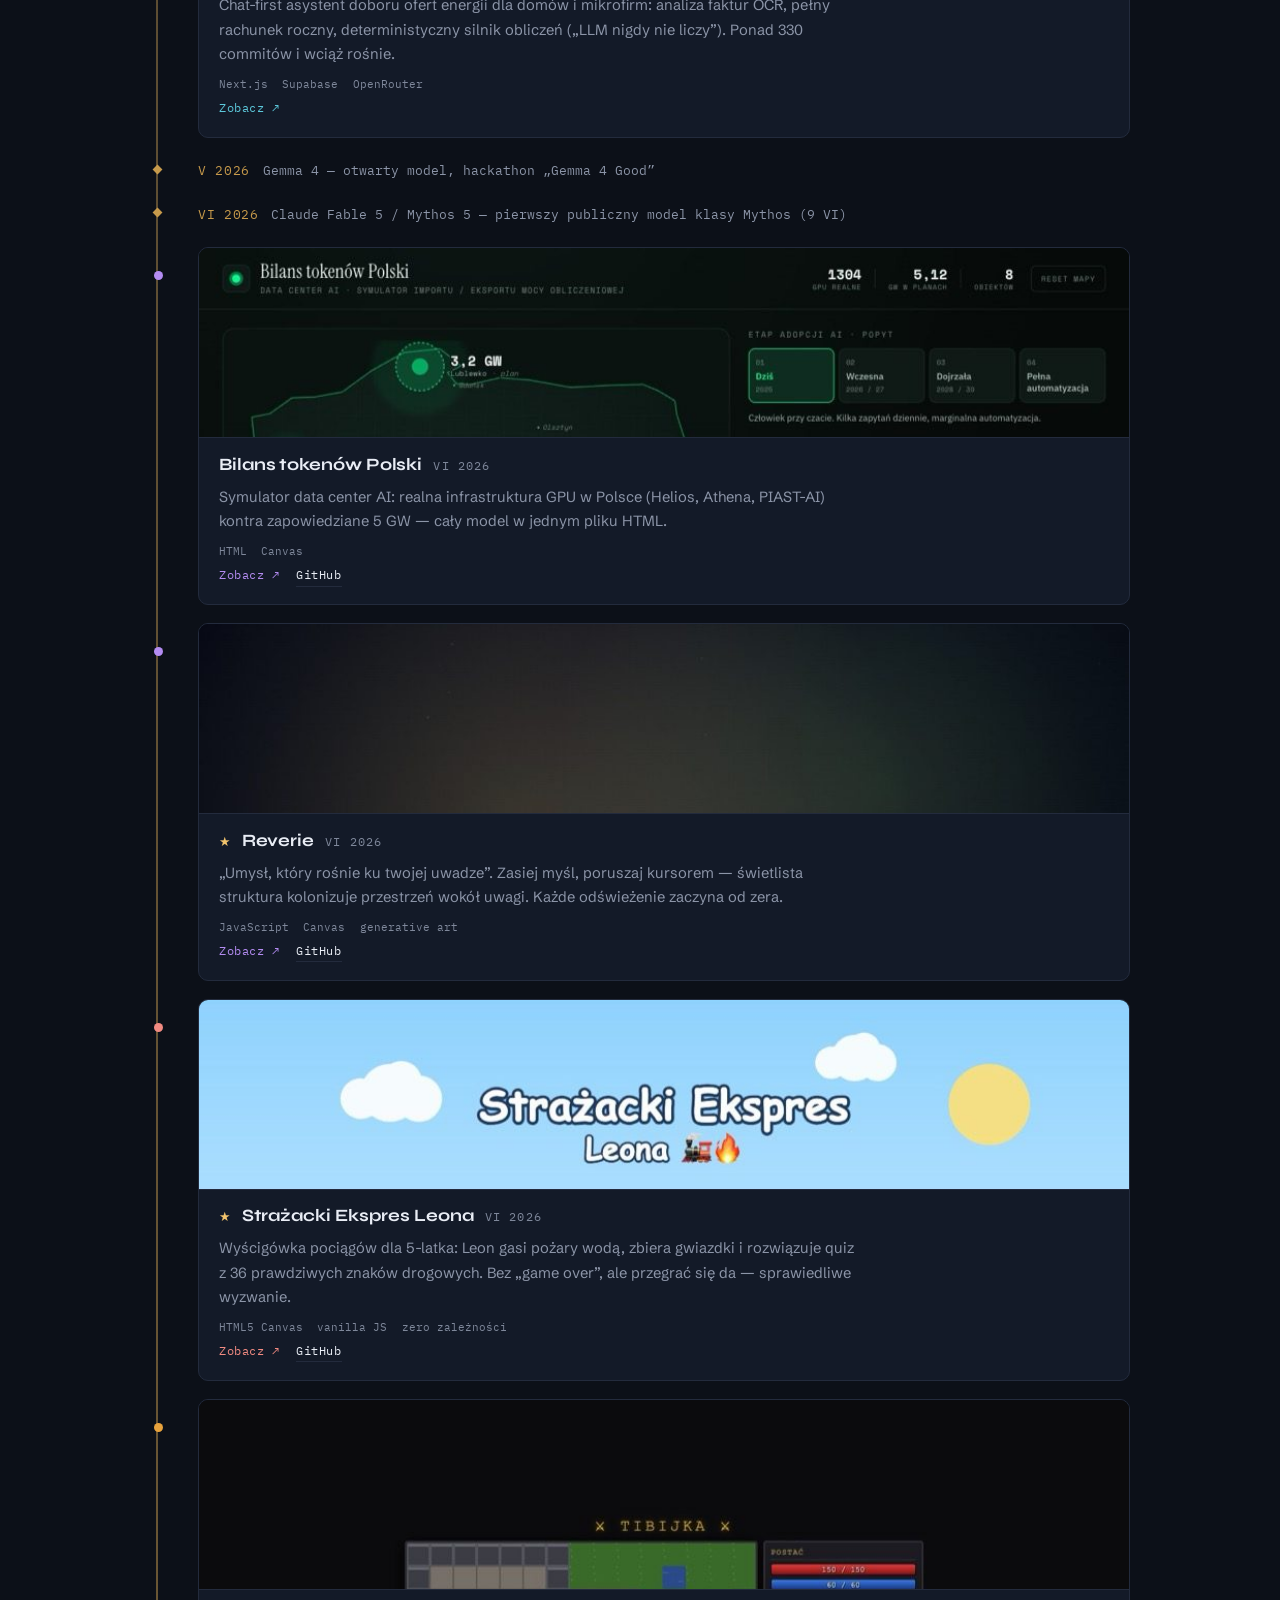
==== commit 6b4b9102: "Karta budowania: aktualizacja 30 IX — wrzesień, jedno źródło obrazów, pełny EN Treść - Sześć nowych " ====
--- a/index.html
+++ b/index.html
@@ -3,78 +3,93 @@
 <head>
   <meta charset="UTF-8">
   <meta name="viewport" content="width=device-width, initial-scale=1.0">
-  <title>Mateusz Pawełczuk — 16 miesięcy budowania z AI</title>
-  <meta name="description" content="Karta budowania: gry, sztuka generatywna, produkty i zabawy z Leonem — wszystko, co powstało z AI od marca 2025, na jednej osi czasu z rozwojem technologii.">
-  <meta property="og:title" content="Mateusz Pawełczuk — 16 miesięcy budowania z AI">
-  <meta property="og:description" content="70+ projektów, 20+ wdrożeń, 4400+ sesji z AI. Kardiogram szesnastu miesięcy — od pierwszego repo do studia jednoosobowego.">
+  <title data-i18n="meta.title">Mateusz Pawełczuk — karta budowania z AI</title>
+  <meta name="description" data-i18n-attr="content:meta.desc" content="Karta budowania: gry, sztuka generatywna, produkty i zabawy z Leonem — wszystko, co powstało z AI od marca 2025, na jednej osi czasu z rozwojem technologii.">
+  <link rel="canonical" href="https://agentsmill.github.io/">
+  <meta name="theme-color" content="#0C1018">
+  <meta name="color-scheme" content="dark">
+  <!-- Podgląd linku (LinkedIn, Messenger, Slack). Boty nie uruchamiają JS, więc nie
+       ma tu liczb, które się starzeją — tylko to, co pozostaje prawdą. -->
+  <meta property="og:title" content="Mateusz Pawełczuk — karta budowania z AI">
+  <meta property="og:description" content="80+ projektów zbudowanych z AI od marca 2025 — gry, sztuka generatywna, produkty dla polskich firm i rzeczy dla syna. Kardiogram z prawdziwych danych, muzeum 3D i kosmos do przelotu.">
   <meta property="og:type" content="website">
+  <meta property="og:url" content="https://agentsmill.github.io/">
+  <meta property="og:site_name" content="Mateusz Pawełczuk">
+  <meta property="og:locale" content="pl_PL">
+  <meta property="og:locale:alternate" content="en_GB">
+  <meta property="og:image" content="https://agentsmill.github.io/assets/og.jpg">
+  <meta property="og:image:width" content="1200">
+  <meta property="og:image:height" content="630">
+  <meta property="og:image:alt" content="Technologia to moje medium — kardiogram projektów Mateusza Pawełczuka">
+  <meta name="twitter:card" content="summary_large_image">
   <link rel="icon" type="image/svg+xml" href="assets/favicon.svg">
   <link rel="preconnect" href="https://fonts.googleapis.com">
   <link rel="preconnect" href="https://fonts.gstatic.com" crossorigin>
   <link href="https://fonts.googleapis.com/css2?family=Syne:wght@700;800&family=Schibsted+Grotesk:ital,wght@0,400;0,500;0,600;1,400&family=IBM+Plex+Mono:wght@400;500&display=swap&subset=latin-ext" rel="stylesheet">
-  <link rel="stylesheet" href="css/main.css?v=202608051720">
+  <link rel="stylesheet" href="css/main.css?v=202609301200">
 </head>
 <body>
 
+<a class="skip-link" href="#top" data-i18n="a11y.skip">Przejdź do treści</a>
+
 <header class="topbar">
-  <a class="monogram" href="#top" aria-label="Do góry">MP<span class="blip">·</span></a>
-  <nav aria-label="Sekcje">
+  <a class="monogram" href="#top" aria-label="MP — do góry" data-i18n-attr="aria-label:a11y.top">MP<span class="blip" aria-hidden="true">·</span></a>
+  <nav aria-label="Sekcje" data-i18n-attr="aria-label:a11y.nav">
     <a href="#wyroznione" data-i18n="nav.wyroznione">Wyróżnione</a>
     <a href="#wspolpraca" data-i18n="nav.wspolpraca">Współpraca</a>
     <a href="#wideo" data-i18n="nav.wideo">Wideo</a>
     <a href="#os-czasu" data-i18n="nav.oscasu">Oś czasu</a>
     <a href="#rodziny" data-i18n="nav.rodziny">Rodziny</a>
-    <a href="#leon">Leon</a>
+    <a href="#leon" data-i18n="nav.leon">Leon</a>
     <a href="#spis" data-i18n="nav.spis">Spis</a>
     <a class="nav-museum" href="museum.html" data-i18n="nav.muzeum">Muzeum</a>
     <a class="nav-kosmos" href="kosmos.html" data-i18n="nav.kosmos">Kosmos</a>
   </nav>
-  <a class="topbar-gh" href="https://github.com/agentsmill" target="_blank" rel="noopener">GitHub ↗</a>
+  <a class="topbar-gh" href="https://github.com/agentsmill" target="_blank" rel="noopener">GitHub <span aria-hidden="true">↗</span></a>
 </header>
 
-<main id="top">
+<main id="top" tabindex="-1">
 
   <!-- ── Hero: karta budowania ─────────────────────────────────────────── -->
   <section class="hero">
-    <p class="eyebrow" data-i18n="hero.eyebrow">Karta budowania · III 2025 — VIII 2026</p>
+    <p class="eyebrow" id="hero-eyebrow">Karta budowania · III 2025 — IX 2026</p>
     <h1 data-i18n-html="hero.h1">Technologia<br>to moje medium.</h1>
     <p class="lead" data-i18n-html="hero.lead">
       Nazywam się Mateusz Pawełczuk. Zaczynałem od medycyny, dziś to, co mam do
-      powiedzenia, mówię przez technologię: przez szesnaście miesięcy, równolegle
+      powiedzenia, mówię przez technologię: od marca 2025, równolegle
       z kolejnymi generacjami modeli, powstały gry, sztuka generatywna, produkty
       dla polskich firm i&nbsp;kilka rzeczy dla mojego syna. Po drodze doszły
       konsultacje dla firm i&nbsp;wystąpienia na scenie. Ta strona zbiera
       wszystko w jednym miejscu.
     </p>
     <p class="hero-cta">
-      <a class="cta-museum" href="museum.html">Wejdź do muzeum <span aria-hidden="true">→</span></a>
-      <a class="cta-kosmos" href="kosmos.html">Kosmiczne portfolio <span class="cta-tag" data-i18n="hero.tag">(eksperyment)</span> <span aria-hidden="true">→</span></a>
+      <a class="cta-museum" href="museum.html"><span data-i18n="hero.ctaMuzeum">Wejdź do muzeum</span> <span aria-hidden="true">→</span></a>
+      <a class="cta-kosmos" href="kosmos.html"><span data-i18n="hero.ctaKosmos">Kosmiczne portfolio</span> <span class="bez-lamania"><span class="cta-tag" data-i18n="hero.tag">(eksperyment)</span> <span aria-hidden="true">→</span></span></a>
       <a class="cta-scroll" href="#wyroznione" data-i18n="hero.ctaScroll">albo przewiń kartę ↓</a>
     </p>
-    <p class="cta-uwaga" data-i18n="hero.uwaga">
-      Kosmiczne portfolio to gra 3D w przeglądarce — 49 projektów jako światy na sześciu
+    <p class="cta-uwaga" id="hero-uwaga">
+      Kosmiczne portfolio to gra 3D w przeglądarce — 55 projektów jako światy na sześciu
       orbitach. Potrzebuje mocniejszego komputera i nowszej przeglądarki niż reszta strony.
     </p>
 
-    <figure class="ekg" aria-label="Kardiogram: liczba projektów miesięcznie od marca 2025 do sierpnia 2026">
-      <div id="ekg-chart" role="img" aria-hidden="true"></div>
+    <figure class="ekg">
+      <div id="ekg-chart" role="img" aria-label="Kardiogram: liczba projektów miesięcznie od III 2025 do IX 2026"></div>
       <figcaption class="ekg-caption" data-i18n="hero.ekg">tętno budowania — jedno uderzenie = jeden projekt</figcaption>
     </figure>
 
-    <ul class="vitals" aria-label="Statystyki">
-      <li><b>16</b> miesięcy</li>
-      <li><b>70+</b> projektów</li>
-      <li><b>20+</b> działających wdrożeń</li>
-      <li><b>4400+</b> sesji z AI</li>
-      <li><b>249★</b> na GitHubie</li>
+    <!-- Liczby wylicza js/main.js z danych; tu tylko stan na dzień aktualizacji. -->
+    <ul class="vitals" id="vitals" aria-label="Statystyki" data-i18n-attr="aria-label:a11y.vitals">
+      <li><b>19</b> miesięcy</li>
+      <li><b>80+</b> projektów</li>
+      <li><b>263★</b> na GitHubie</li>
     </ul>
   </section>
 
   <!-- ── Wyróżnione ────────────────────────────────────────────────────── -->
   <section class="featured" id="wyroznione">
     <h2><span class="h-mono">01 /</span> <span data-i18n="sek.wyroznione">Wyróżnione</span></h2>
-    <p class="section-lead" data-i18n="lead.wyroznione">
-      Jedenaście rzeczy, które warto zobaczyć w pierwszej kolejności — to,
+    <p class="section-lead" id="featured-lead">
+      12 rzeczy, które warto zobaczyć w pierwszej kolejności — to,
       co albo działa komercyjnie, albo ma najwięcej pracy pod spodem, albo
       jest po prostu najciekawsze. Reszta czeka na osi czasu i w spisie niżej.
     </p>
@@ -82,17 +97,17 @@
   </section>
 
   <!-- ── Współpraca ────────────────────────────────────────────────────── -->
-  <aside class="collab" id="wspolpraca" aria-label="Współpraca">
+  <aside class="collab" id="wspolpraca" aria-label="Współpraca" data-i18n-attr="aria-label:a11y.collab">
     <p class="collab-kicker" data-i18n="collab.kicker">Współpraca</p>
     <h2 class="collab-title" data-i18n="collab.title">Chcesz coś takiego dla swojej firmy?</h2>
-    <p class="collab-lead" data-i18n="collab.lead">
+    <p class="collab-lead" data-i18n-html="collab.lead">
       Zlecenia — sztuka generatywna i wideo AI, doradztwo biznesowe, systemy
       agentowe i silniki obliczeniowe, szkolenia i&nbsp;wystąpienia keynote —
-      prowadzę jako freelancer, w ramach studia <b>wdrozenie.ai</b>.
+      prowadzę jako freelancer, w ramach studia <b translate="no">wdrozenie.ai</b>.
       Ta strona to kronika budowania; oferta, zakres współpracy i&nbsp;kontakt są tam.
     </p>
     <p class="collab-cta">
-      <a class="cta-collab" href="https://wdrozenie.ai" target="_blank" rel="noopener">wdrozenie.ai <span aria-hidden="true">↗</span></a>
+      <a class="cta-collab" href="https://wdrozenie.ai" target="_blank" rel="noopener" translate="no">wdrozenie.ai <span aria-hidden="true">↗</span></a>
       <a class="cta-mail" href="mailto:mateusz@wdrozenie.ai">mateusz@wdrozenie.ai</a>
     </p>
   </aside>
@@ -111,8 +126,8 @@
         <video class="wideo-plyta" controls preload="none" playsinline
                poster="https://agentsmill.github.io/ai-video-portfolio/assets/media/showreel-poster.jpg">
           <source src="https://agentsmill.github.io/ai-video-portfolio/assets/media/showreel.mp4" type="video/mp4">
-          Twoja przeglądarka nie odtworzy tego pliku.
-          <a href="https://agentsmill.github.io/ai-video-portfolio/assets/media/showreel.mp4">Pobierz wideo</a>.
+          <span data-i18n="wideo.brak">Twoja przeglądarka nie odtworzy tego pliku.</span>
+          <a href="https://agentsmill.github.io/ai-video-portfolio/assets/media/showreel.mp4" data-i18n="wideo.pobierz">Pobierz wideo</a>.
         </video>
         <figcaption>
           <b data-i18n="wideo.showreel">Showreel</b>
@@ -124,8 +139,8 @@
         <video class="wideo-plyta" controls preload="none" playsinline
                poster="https://agentsmill.github.io/ai-video-portfolio/assets/media/ugc-poster.jpg">
           <source src="https://agentsmill.github.io/ai-video-portfolio/assets/media/ugc-podcast.mp4" type="video/mp4">
-          Twoja przeglądarka nie odtworzy tego pliku.
-          <a href="https://agentsmill.github.io/ai-video-portfolio/assets/media/ugc-podcast.mp4">Pobierz wideo</a>.
+          <span data-i18n="wideo.brak">Twoja przeglądarka nie odtworzy tego pliku.</span>
+          <a href="https://agentsmill.github.io/ai-video-portfolio/assets/media/ugc-podcast.mp4" data-i18n="wideo.pobierz">Pobierz wideo</a>.
         </video>
         <figcaption>
           <b data-i18n="wideo.ugc">Klip UGC — format podcastowy</b>
@@ -171,7 +186,7 @@
 
     <p class="wideo-cta">
       <a class="cta-wideo" href="https://agentsmill.github.io/ai-video-portfolio/" target="_blank" rel="noopener">
-        Całe portfolio wideo <span aria-hidden="true">↗</span>
+        <span data-i18n="wideo.cta">Całe portfolio wideo</span> <span aria-hidden="true">↗</span>
       </a>
     </p>
   </section>
@@ -183,7 +198,7 @@
       Technologia po lewej stronie zdarzeń, projekty po prawej. Rytm każdej epoki
       zapisany jak na monitorze — bo tempo też jest częścią tej historii.
     </p>
-    <div class="filters" id="filters" role="group" aria-label="Filtruj według kategorii"></div>
+    <div class="filters" id="filters" role="group" aria-label="Filtruj według kategorii" data-i18n-attr="aria-label:a11y.filters"></div>
     <div class="timeline" id="timeline"></div>
   </section>
 
@@ -196,7 +211,7 @@
     </p>
     <div class="lineage-list" id="lineage-list"></div>
 
-    <h3 class="threads-head">Wątki w poprzek</h3>
+    <h3 class="threads-head" data-i18n="h3.watki">Wątki w poprzek</h3>
     <p class="section-lead" data-i18n="lead.watki">
       Nie chronologia, tylko powracające obsesje — widać je dopiero, gdy ułożyć
       wszystko obok siebie.
@@ -215,28 +230,42 @@
       <article class="leon-card">
         <div class="leon-emoji" aria-hidden="true">🚂</div>
         <h3 data-i18n="h3.ekspres">Strażacki Ekspres Leona</h3>
-        <p>
+        <p data-i18n="leon.ekspres">
           Wyścigówka pociągów: gasisz pożary wodą, zbierasz gwiazdki, a na stacjach
           rozwiązujesz quiz z 36 prawdziwych polskich znaków drogowych. Zaprojektowana
           tak, żeby dało się przegrać z królikami — ale nigdy nie ma „game over”,
           jest medal i zachęta. Bohater to wąsaty hydraulik-strażak. Celowo nie Mario.
         </p>
         <p class="leon-links">
-          <a href="https://agentsmill.github.io/strazacki-ekspres-leona/" target="_blank" rel="noopener">Zagraj ↗</a>
-          <a href="https://github.com/agentsmill/strazacki-ekspres-leona" target="_blank" rel="noopener">Kod</a>
+          <a href="https://agentsmill.github.io/strazacki-ekspres-leona/" target="_blank" rel="noopener"><span data-i18n="leon.zagraj">Zagraj</span> <span aria-hidden="true">↗</span></a>
+          <a href="https://github.com/agentsmill/strazacki-ekspres-leona" target="_blank" rel="noopener" data-i18n="leon.kod">Kod źródłowy</a>
         </p>
       </article>
       <article class="leon-card">
         <div class="leon-emoji" aria-hidden="true">🤖</div>
         <h3 data-i18n="h3.jozef">Józef na robocie Richie</h3>
-        <p>
+        <p data-i18n="leon.jozef">
           Reachy Mini z własnym mózgiem-obserwatorem i głosowym kompanem Józefem:
           wake-word „Hej Józef”, tłumaczenia, fonetyka, small talk — z warstwą
           bezpieczeństwa i dziennikiem dla rodzica. Robot przyjechał w lipcu,
           Leon przywitał go po imieniu.
         </p>
         <p class="leon-links">
-          <span class="leon-access">repo prywatne — robot stoi w salonie</span>
+          <span class="leon-access" data-i18n="leon.jozefAccess">repo prywatne — robot stoi w salonie</span>
+        </p>
+      </article>
+      <article class="leon-card">
+        <div class="leon-emoji" aria-hidden="true">🐿️</div>
+        <h3 data-i18n="h3.wiewiorka">Wiewiórka Leona</h3>
+        <p data-i18n="leon.wiewiorka">
+          Leśny labirynt w 3D i wiewiórka, która zbiera borowiki. Tuż obok rosną muchomory
+          i goryczaki bez żadnych znaczników, więc wybór należy do oczu. Za zły grzyb jest
+          kichnięcie i strona atlasu z prawdziwym zdjęciem — nigdy ekran porażki. Działa
+          na telefonie, pionowo i poziomo.
+        </p>
+        <p class="leon-links">
+          <a href="https://agentsmill.github.io/WiewiorkiLeona/" target="_blank" rel="noopener"><span data-i18n="leon.zagraj">Zagraj</span> <span aria-hidden="true">↗</span></a>
+          <a href="https://github.com/agentsmill/WiewiorkiLeona" target="_blank" rel="noopener" data-i18n="leon.kod">Kod źródłowy</a>
         </p>
       </article>
     </div>
@@ -246,11 +275,14 @@
   <section class="index" id="spis">
     <h2><span class="h-mono">06 /</span> <span data-i18n="sek.spis">Spis wszystkiego</span></h2>
     <p class="section-lead" id="index-lead"></p>
-    <input type="search" id="index-filter" class="index-filter"
+    <input type="search" id="index-filter" class="index-filter" name="q"
+           autocomplete="off" spellcheck="false" enterkeyhint="search"
            placeholder="Szukaj po nazwie, technologii albo opisie…"
-           aria-label="Filtruj listę projektów">
+           aria-label="Filtruj listę projektów"
+           data-i18n-attr="placeholder:ui.szukaj;aria-label:a11y.search">
+    <p class="index-count" id="index-count" role="status" aria-live="polite"></p>
     <div class="index-grid" id="index-grid"></div>
-    <p class="index-empty" id="index-empty" hidden>Nic nie pasuje do tego wyszukiwania.</p>
+    <p class="index-empty" id="index-empty" hidden data-i18n="ui.brak">Nic nie pasuje do tego wyszukiwania.</p>
   </section>
 
   <!-- ── Archiwum ──────────────────────────────────────────────────────── -->
@@ -269,14 +301,16 @@
   <div class="footer-inner">
     <p class="footer-contact">
       <a href="mailto:mateusz@wdrozenie.ai">mateusz@wdrozenie.ai</a>
-      <a href="https://github.com/agentsmill" target="_blank" rel="noopener">github.com/agentsmill</a>
-      <a href="https://wdrozenie.ai" target="_blank" rel="noopener">wdrozenie.ai</a>
-      <a href="https://pawelczuk.com" target="_blank" rel="noopener">pawelczuk.com</a>
-    </p>
-    <p class="footer-meta">
-      Tę stronę również zbudował AI — Claude Fable 5, w jedną sesję, 4 sierpnia 2026.
-      Daty i liczby pochodzą z GitHub API oraz lokalnych historii sesji; linki
-      sprawdzone tego samego dnia. Kardiogram to prawdziwe dane.
+      <a href="https://github.com/agentsmill" target="_blank" rel="noopener" translate="no">github.com/agentsmill</a>
+      <a href="https://wdrozenie.ai" target="_blank" rel="noopener" translate="no">wdrozenie.ai</a>
+      <!-- pawelczuk.com schowany 30 IX 2026: Lovable pokazuje tam „Build incomplete” (HTTP 404).
+           Po naprawie buildu przywróć:
+           <a href="https://pawelczuk.com" target="_blank" rel="noopener" translate="no">pawelczuk.com</a> -->
+    </p>
+    <p class="footer-meta" data-i18n="footer.meta">
+      Tę stronę również zbudował AI — Claude Fable 5, w jedną sesję, 4 sierpnia 2026;
+      aktualizację z 30 września zrobił Claude Opus 5.5. Daty i liczby pochodzą z GitHub API
+      oraz lokalnych repozytoriów; linki sprawdzone 30 IX 2026. Kardiogram to prawdziwe dane.
     </p>
   </div>
 </footer>
@@ -288,10 +322,9 @@
   </p>
 </noscript>
 
-<script src="js/projects-data.js?v=202608051545"></script>
-<script src="js/i18n.js?v=202608250005"></script>
-<script src="js/main.js?v=202608051545"></script>
-<script src="js/okladki.js?v=202608250004"></script>
-<script src="js/gramofon.js?v=202608250005"></script>
+<script src="js/projects-data.js?v=202609301200"></script>
+<script src="js/i18n.js?v=202609301200"></script>
+<script src="js/main.js?v=202609301200"></script>
+<script src="js/gramofon.js?v=202609301200"></script>
 </body>
 </html>
--- a/css/main.css
+++ b/css/main.css
@@ -2,12 +2,13 @@
    Tokeny: noc szpitalna + bursztynowy fosfor monitora. Syne / Schibsted / Plex Mono. */
 
 :root {
+  color-scheme: dark;         /* paski przewijania i pole wyszukiwania w ciemnym motywie */
   --bg: #0C1018;
   --bg-raised: #131A28;
   --bg-raised-2: #182134;
   --ink: #E9EDF5;
   --ink-dim: #8C95A8;
-  --ink-faint: #5A6376;
+  --ink-faint: #7F889B;       /* 5,35:1 na --bg; poprzednie #5A6376 miało 3,16:1 i nie przechodziło AA */
   --pulse: #F2C46D;
   --pulse-dim: #C79A4B;
   --kosmos: #5CC8DB;          /* akcent gry Kosmos, zgodny z --k-akcent w css/kosmos.css */
@@ -31,7 +32,8 @@
 
 * { margin: 0; padding: 0; box-sizing: border-box; }
 
-html { scroll-behavior: smooth; }
+/* scroll-padding-top: lepki pasek zasłaniał nagłówek każdej sekcji po skoku z nawigacji. */
+html { scroll-behavior: smooth; scroll-padding-top: 4.5rem; }
 @media (prefers-reduced-motion: reduce) { html { scroll-behavior: auto; } }
 
 body {
@@ -47,6 +49,18 @@
 
 a { color: inherit; }
 :focus-visible { outline: 2px solid var(--pulse); outline-offset: 3px; border-radius: 2px; }
+#top:focus { outline: none; }   /* cel odnośnika „przejdź do treści” — fokus programowy, nie z klawiatury */
+h1, h2, h3 { text-wrap: balance; }
+button, .chip { touch-action: manipulation; }
+
+/* Odnośnik „przejdź do treści”: niewidoczny, dopóki klawiatura na niego nie trafi. */
+.skip-link {
+  position: absolute; left: .75rem; top: -3.5rem; z-index: 60;
+  background: var(--pulse); color: var(--bg); text-decoration: none;
+  font-family: var(--font-mono); font-size: .8rem; letter-spacing: .04em;
+  padding: .55rem .95rem; border-radius: 8px;
+}
+.skip-link:focus { top: .75rem; }
 
 /* ── Topbar ── */
 .topbar {
@@ -103,7 +117,7 @@
   color: var(--ink-faint); text-decoration: none;
 }
 .cta-scroll:hover { color: var(--ink-dim); }
-.nav-museum { color: var(--pulse) !important; }
+.topbar nav a.nav-museum { color: var(--pulse); }
 
 /* Kosmos — druga gra. Cyjan zamiast bursztynu, bo to barwa akcentu samej gry
    (--k-akcent w css/kosmos.css): przycisk zapowiada to, do czego prowadzi.
@@ -125,7 +139,9 @@
   transform: translateY(-2px); background: rgba(92, 200, 219, 0.12);
   box-shadow: 0 0 34px rgba(92, 200, 219, 0.38);
 }
-.nav-kosmos { color: var(--kosmos) !important; }
+.topbar nav a.nav-kosmos { color: var(--kosmos); }
+.topbar nav a.nav-museum:hover, .topbar nav a.nav-kosmos:hover { color: var(--ink); }
+.monogram:hover .blip { color: var(--ink); }
 
 /* Uwaga o wymaganiach sprzętowych. Nie chowamy jej w atrybucie title ani w dymku:
    gra na WebGPU potrafi nie wstać na starszym sprzęcie, a odwiedzający ma to
@@ -138,7 +154,7 @@
 
 /* EKG */
 .ekg { margin: 0 0 1.6rem; }
-#ekg-chart { width: 100%; height: 130px; }
+#ekg-chart { position: relative; width: 100%; height: 130px; }
 #ekg-chart svg { display: block; width: 100%; height: 100%; overflow: visible; }
 .ekg-path {
   fill: none; stroke: var(--pulse); stroke-width: 1.8;
@@ -149,7 +165,11 @@
   fill: none; stroke: #fff; stroke-width: 2.2; opacity: 0.9;
   stroke-linejoin: round; stroke-linecap: round;
 }
-.ekg-tick { font-family: var(--font-mono); font-size: 10px; fill: var(--ink-faint); }
+.ekg-ticks { position: absolute; left: 0; right: 0; top: 76%; height: 0; }
+.ekg-tick {
+  position: absolute; top: 0; transform: translateX(-50%); white-space: nowrap;
+  font-family: var(--font-mono); font-size: 10px; line-height: 1; color: var(--ink-faint);
+}
 .ekg-grid { stroke: var(--line-soft); stroke-width: 1; }
 .ekg-caption {
   font-family: var(--font-mono); font-size: 0.72rem; color: var(--ink-faint);
@@ -185,7 +205,7 @@
 
 /* ── Wyróżnione ── */
 .featured-grid {
-  display: grid; grid-template-columns: repeat(auto-fill, minmax(290px, 1fr));
+  display: grid; grid-template-columns: repeat(auto-fill, minmax(min(290px, 100%), 1fr));
   gap: 1rem; margin-top: 2rem;
 }
 .fcard {
@@ -206,6 +226,23 @@
   filter: saturate(0.92) brightness(0.9); transition: filter 0.3s ease, transform 0.4s ease;
 }
 .fcard:hover .shot img { filter: none; transform: scale(1.03); }
+.shot-brak {
+  display: flex; flex-direction: column; justify-content: flex-end; gap: .4rem;
+  padding: 1.1rem 1.25rem;
+  background:
+    radial-gradient(ellipse 120% 90% at 88% 8%, color-mix(in srgb, var(--cat, var(--pulse)) 24%, transparent), transparent 62%),
+    repeating-linear-gradient(90deg, color-mix(in srgb, var(--cat, var(--pulse)) 10%, transparent) 0 1px, transparent 1px 24px),
+    repeating-linear-gradient(0deg, color-mix(in srgb, var(--cat, var(--pulse)) 7%, transparent) 0 1px, transparent 1px 24px),
+    var(--bg);
+}
+.shot-brak-data {
+  font-family: var(--font-mono); font-size: .68rem; letter-spacing: .14em;
+  color: var(--cat, var(--pulse));
+}
+.shot-brak-tytul {
+  font-family: var(--font-display); font-weight: 800; line-height: 1;
+  font-size: clamp(1.7rem, 3.2vw, 2.2rem); letter-spacing: -.01em; color: var(--ink);
+}
 .fcard h3 {
   font-family: var(--font-display); font-weight: 700; font-size: 1.25rem;
   line-height: 1.15; letter-spacing: -0.01em;
@@ -225,6 +262,7 @@
 }
 .card-links a:hover { color: var(--cat, var(--pulse)); border-color: var(--cat, var(--pulse)); }
 .card-links a.live { color: var(--cat, var(--pulse)); border-color: transparent; }
+.card-links a.live:hover { border-color: currentColor; }
 
 /* ── Współpraca ── */
 .collab {
@@ -356,7 +394,7 @@
 .tag { font-family: var(--font-mono); font-size: 0.7rem; color: var(--ink-faint); }
 
 /* ── Rodziny projektów ── */
-.lineage-list { display: grid; grid-template-columns: repeat(auto-fit, minmax(310px, 1fr)); gap: 1rem; margin-top: 2rem; }
+.lineage-list { display: grid; grid-template-columns: repeat(auto-fit, minmax(min(310px, 100%), 1fr)); gap: 1rem; margin-top: 2rem; }
 .lineage {
   background: var(--bg-raised); border: 1px solid var(--line);
   border-radius: 12px; padding: 1.3rem 1.4rem 1.1rem;
@@ -384,7 +422,7 @@
   font-family: var(--font-display); font-weight: 700;
   font-size: clamp(1.25rem, 3vw, 1.6rem); margin: 3.2rem 0 0.8rem;
 }
-.thread-grid { display: grid; grid-template-columns: repeat(auto-fit, minmax(260px, 1fr)); gap: 1rem; margin-top: 1.6rem; }
+.thread-grid { display: grid; grid-template-columns: repeat(auto-fit, minmax(min(260px, 100%), 1fr)); gap: 1rem; margin-top: 1.6rem; }
 .thread {
   border: 1px solid var(--line); border-top: 2px solid var(--pulse-dim);
   border-radius: 10px; padding: 1.1rem 1.2rem;
@@ -401,11 +439,14 @@
 .index-filter {
   width: 100%; max-width: 480px; margin: 0 0 1.8rem;
   font-family: var(--font-mono); font-size: 0.85rem; color: var(--ink);
-  background: var(--bg-raised); border: 1px solid var(--line);
+  background: var(--bg-raised); border: 1px solid #636D82;   /* 3,35:1 — granica kontrolki */
   border-radius: 99px; padding: 0.65rem 1.1rem;
 }
 .index-filter::placeholder { color: var(--ink-faint); }
-.index-filter:focus { outline: none; border-color: var(--pulse-dim); background: var(--bg-raised-2); }
+.index-filter:focus { border-color: var(--pulse-dim); background: var(--bg-raised-2); }
+.index-filter:focus-visible { outline: 2px solid var(--pulse); outline-offset: 2px; }
+.index-count { font-family: var(--font-mono); font-size: .72rem; color: var(--ink-dim); margin: -1rem 0 1.2rem; min-height: 1em; }
+.index-count:empty { display: none; }
 .index-grid { columns: 2; column-gap: 2.5rem; }
 .ix-row {
   break-inside: avoid; display: flex; align-items: baseline; gap: 0.55rem;
@@ -438,7 +479,7 @@
     var(--bg-raised);
   border: 1px solid var(--line); border-radius: 18px;
 }
-.leon-grid { display: grid; grid-template-columns: repeat(auto-fit, minmax(280px, 1fr)); gap: 1.2rem; margin-top: 2rem; }
+.leon-grid { display: grid; grid-template-columns: repeat(auto-fit, minmax(min(280px, 100%), 1fr)); gap: 1.2rem; margin-top: 2rem; }
 .leon-card {
   background: var(--bg); border: 1px solid color-mix(in srgb, var(--c-leon) 26%, var(--line));
   border-radius: 14px; padding: 1.5rem;
@@ -483,6 +524,9 @@
 /* ── Reveal ── */
 .reveal { opacity: 0; transform: translateY(14px); transition: opacity 0.55s ease, transform 0.55s ease; }
 .reveal.in { opacity: 1; transform: none; }
+/* Musi stać po .reveal.in i mieć wyższą specyficzność — inaczej odsłonięta karta
+   wraca do pełnej widoczności i filtr kategorii nic nie przygasza. */
+.card.dim, .card.dim.in { opacity: 0.16; }
 @media (prefers-reduced-motion: reduce) {
   .reveal { opacity: 1; transform: none; transition: none; }
   .card, .fcard { transition: none; }
@@ -490,21 +534,41 @@
 
 /* ── Responsywność ── */
 @media (max-width: 720px) {
-  .topbar nav { gap: 0.8rem; }
-  .topbar nav a { font-size: 0.7rem; }
+  /* Dziewięć odnośników układało się w kolumnę i lepki pasek miał 264 px — trzecią
+     część ekranu telefonu. Teraz jeden rząd przewijany w poziomie; wygaszenie przy
+     prawej krawędzi mówi, że jest tam coś więcej. GitHub jest w stopce. */
+  .topbar { gap: .8rem; padding: .55rem var(--pad); }
+  .topbar nav {
+    flex: 1 1 auto; min-width: 0; margin-left: 0; gap: 1rem;
+    flex-wrap: nowrap; overflow-x: auto; overscroll-behavior-x: contain;
+    scrollbar-width: none; padding: .45rem .9rem .45rem 0;
+    -webkit-mask-image: linear-gradient(90deg, #000 82%, transparent);
+            mask-image: linear-gradient(90deg, #000 82%, transparent);
+  }
+  .topbar nav::-webkit-scrollbar { display: none; }
+  .topbar nav a { font-size: 0.7rem; white-space: nowrap; }
+  .topbar-gh { display: none; }
+  .topbar .lang-switch { margin-left: 0; }
+  .index-filter { font-size: 1rem; }
   .vitals li { padding-right: 1rem; margin-right: 1rem; }
   .vitals b { font-size: 1.25rem; }
   .archive-list, .index-grid { columns: 1; }
   #ekg-chart { height: 96px; }
 }
+@media (max-width: 520px) {
+  /* 24,8 px mieściło „to moje medium.” w jednej linii — i ginęło. Większy tytuł łamie
+     się na trzy linie; minimum trzyma „Technologia” w 320 px bez przewijania w bok. */
+  .hero h1 { font-size: clamp(1.8rem, 8.4vw, 2.6rem); }
+}
 
 /* Znacznik przy Kosmosie. Mniejszy i przygaszony, bo to dopisek do etykiety,
    a nie druga etykieta — ma uprzedzać, nie krzyczeć. */
 .cta-tag { text-transform: none; letter-spacing: 0.04em; opacity: 0.72; }
+.bez-lamania { white-space: nowrap; }   /* strzałka nie zostaje sama w drugiej linii */
 
 /* ── Wideo generatywne ───────────────────────────────────────────────────── */
 .wideo-grid {
-  display: grid; grid-template-columns: repeat(auto-fit, minmax(300px, 1fr));
+  display: grid; grid-template-columns: repeat(auto-fit, minmax(min(300px, 100%), 1fr));
   gap: 1.2rem; margin-top: 2rem;
 }
 .wideo-karta {
@@ -552,7 +616,7 @@
    żeby oba miejsca wyglądały jak jeden system, a nie dwa pomysły. */
 .karta-okladka {
   position: relative; display: block;
-  margin: -1.3rem -1.3rem .8rem; border-radius: 9px 9px 0 0; overflow: hidden;
+  margin: -1.1rem -1.25rem .8rem; border-radius: 9px 9px 0 0; overflow: hidden;
   background: var(--bg);
   border-bottom: 1px solid var(--line);
   /* Pasek, nie plakat. Karta osi czasu jest szeroka (ok. 930 px), więc przy
@@ -562,6 +626,7 @@
   height: clamp(120px, 18vw, 190px);
 }
 .karta-okladka img { width: 100%; height: 100%; object-fit: cover; display: block; }
+.karta-okladka.zrzut img { object-position: top center; }   /* zrzut strony: nagłówek, nie środek */
 
 /* Plansza epoki — karta tytułowa rozdziału nad nagłówkiem epoki. Szersza
    i niższa niż okładka projektu, żeby czytała się jako otwarcie rozdziału,
@@ -591,7 +656,7 @@
 /* ── Gramofon: „Akordy Zmierzchu” ────────────────────────────────────────── */
 .gramofon {
   position: relative; display: grid; justify-items: center; gap: .5rem;
-  margin: -1.3rem -1.3rem 1rem; padding: 1.6rem 1.3rem 1.1rem;
+  margin: -1.1rem -1.25rem 1rem; padding: 1.6rem 1.3rem 1.1rem;
   border-radius: 9px 9px 0 0;
   border-bottom: 1px solid var(--line);
   background:
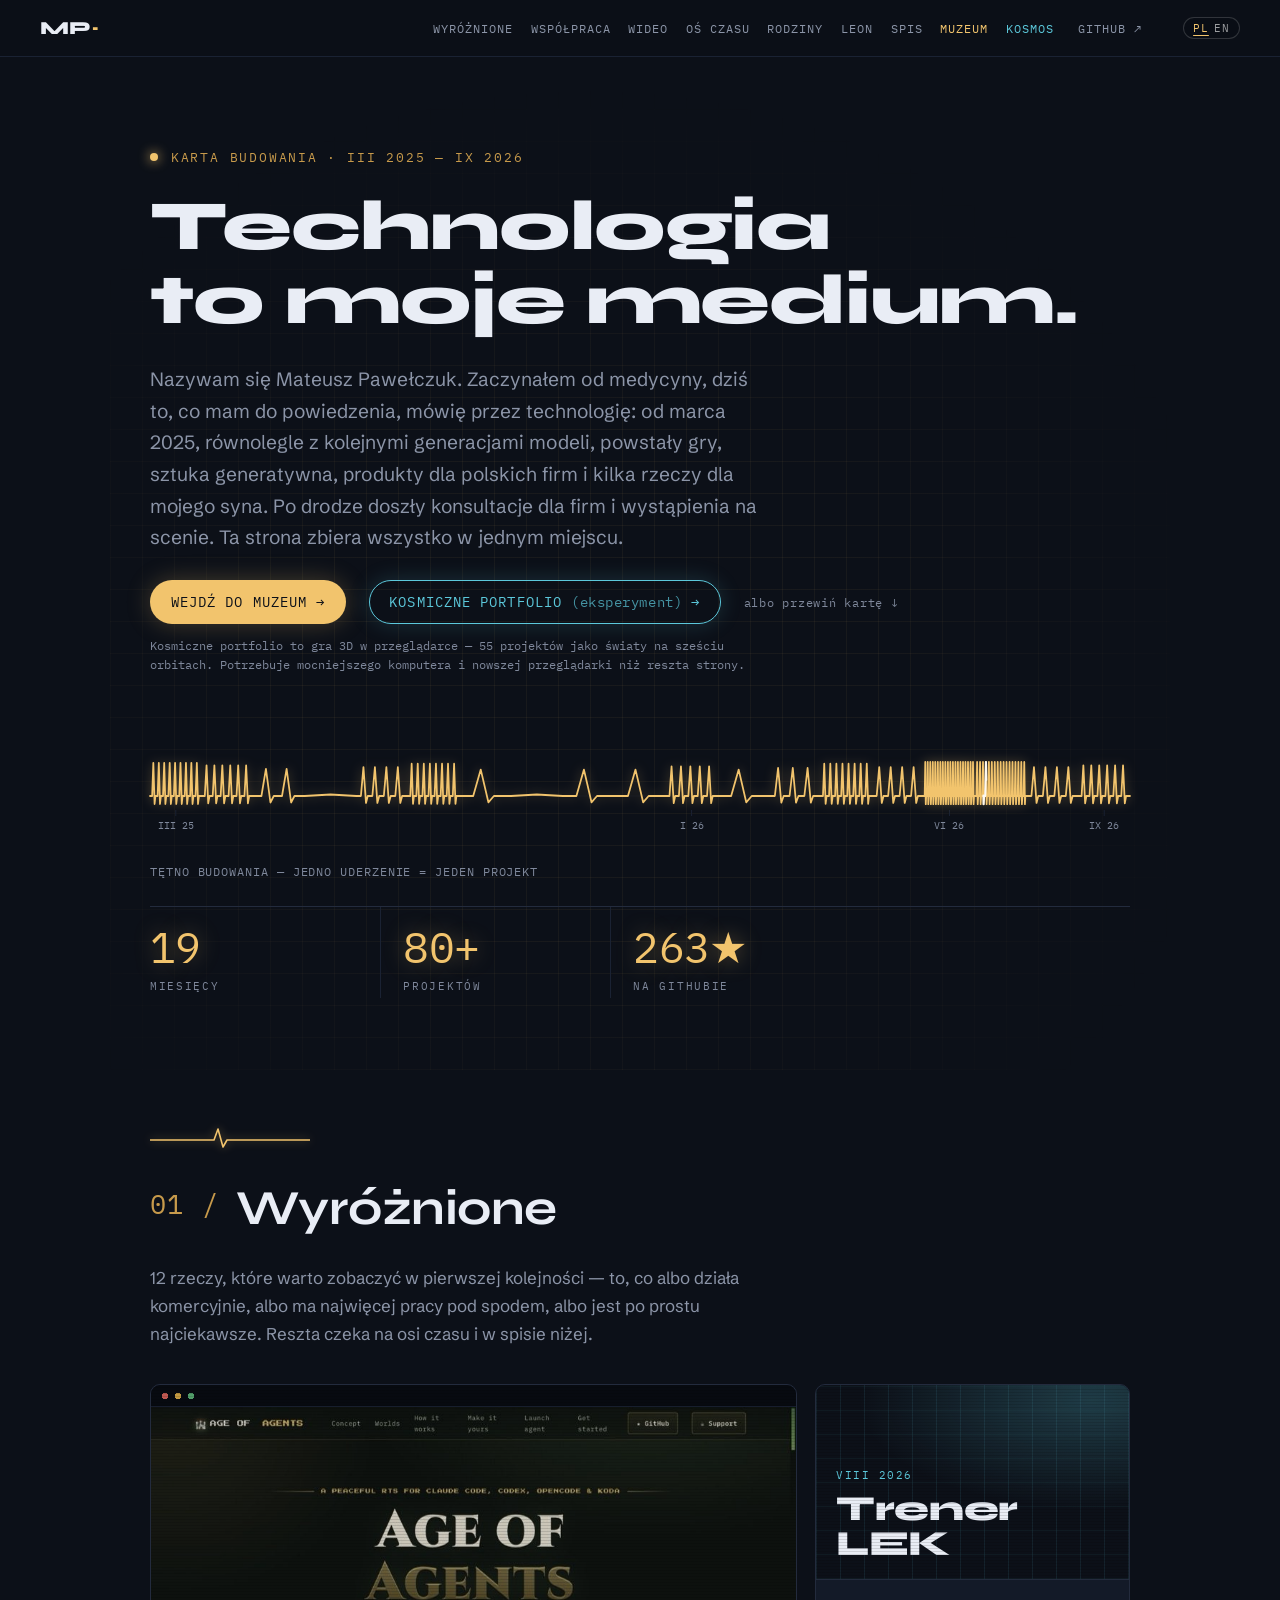
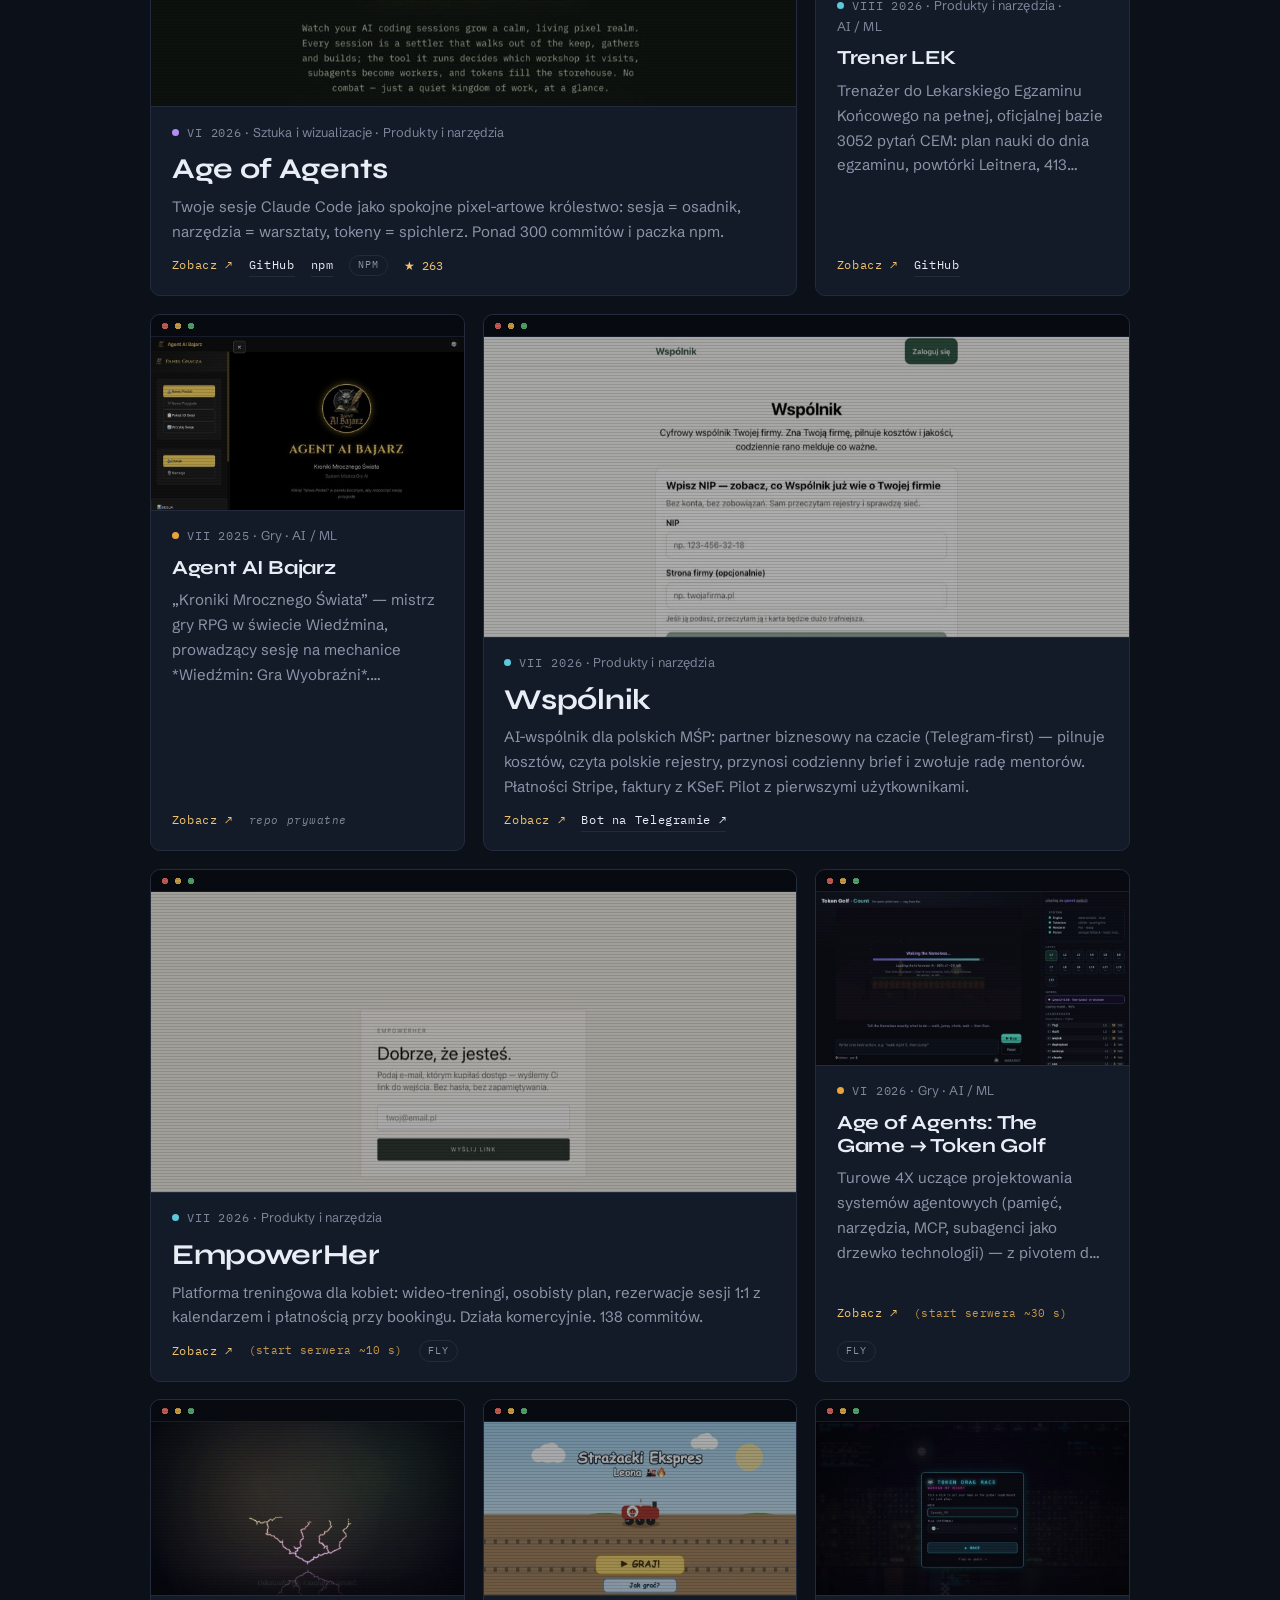
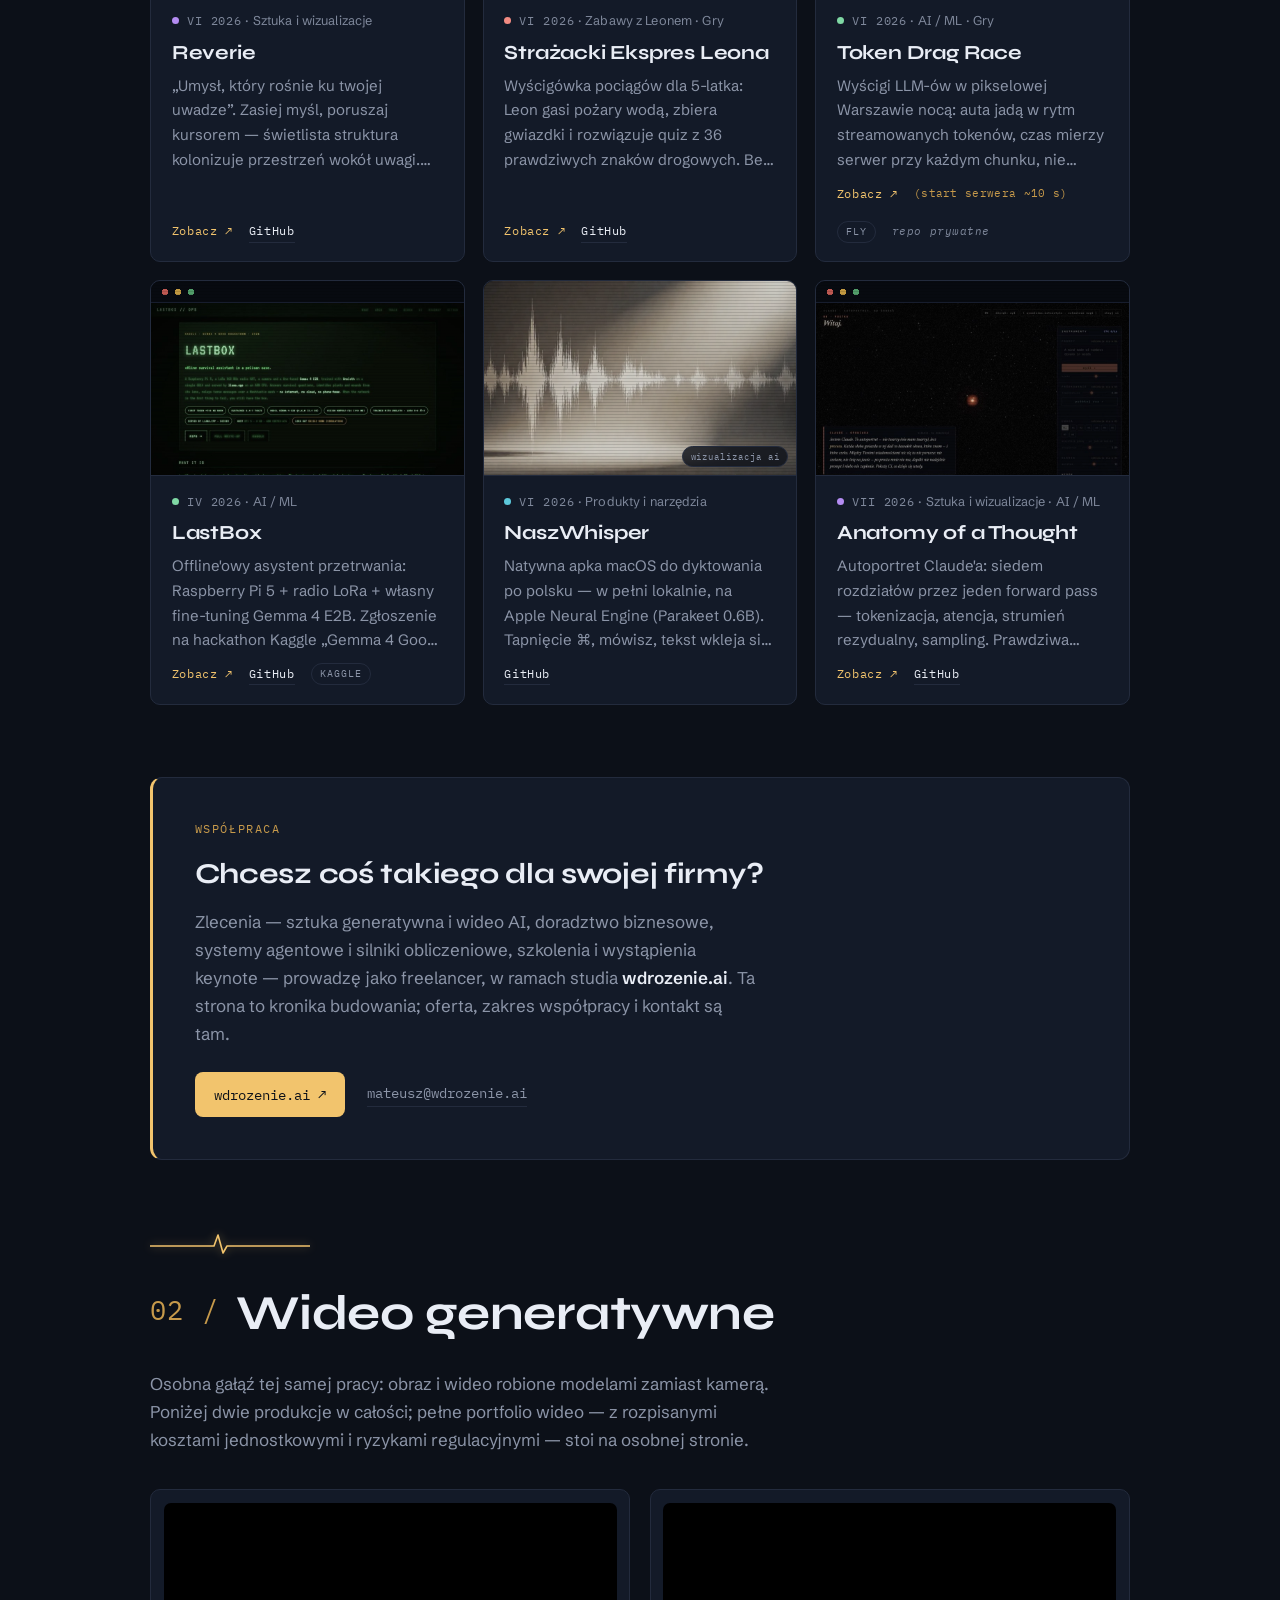
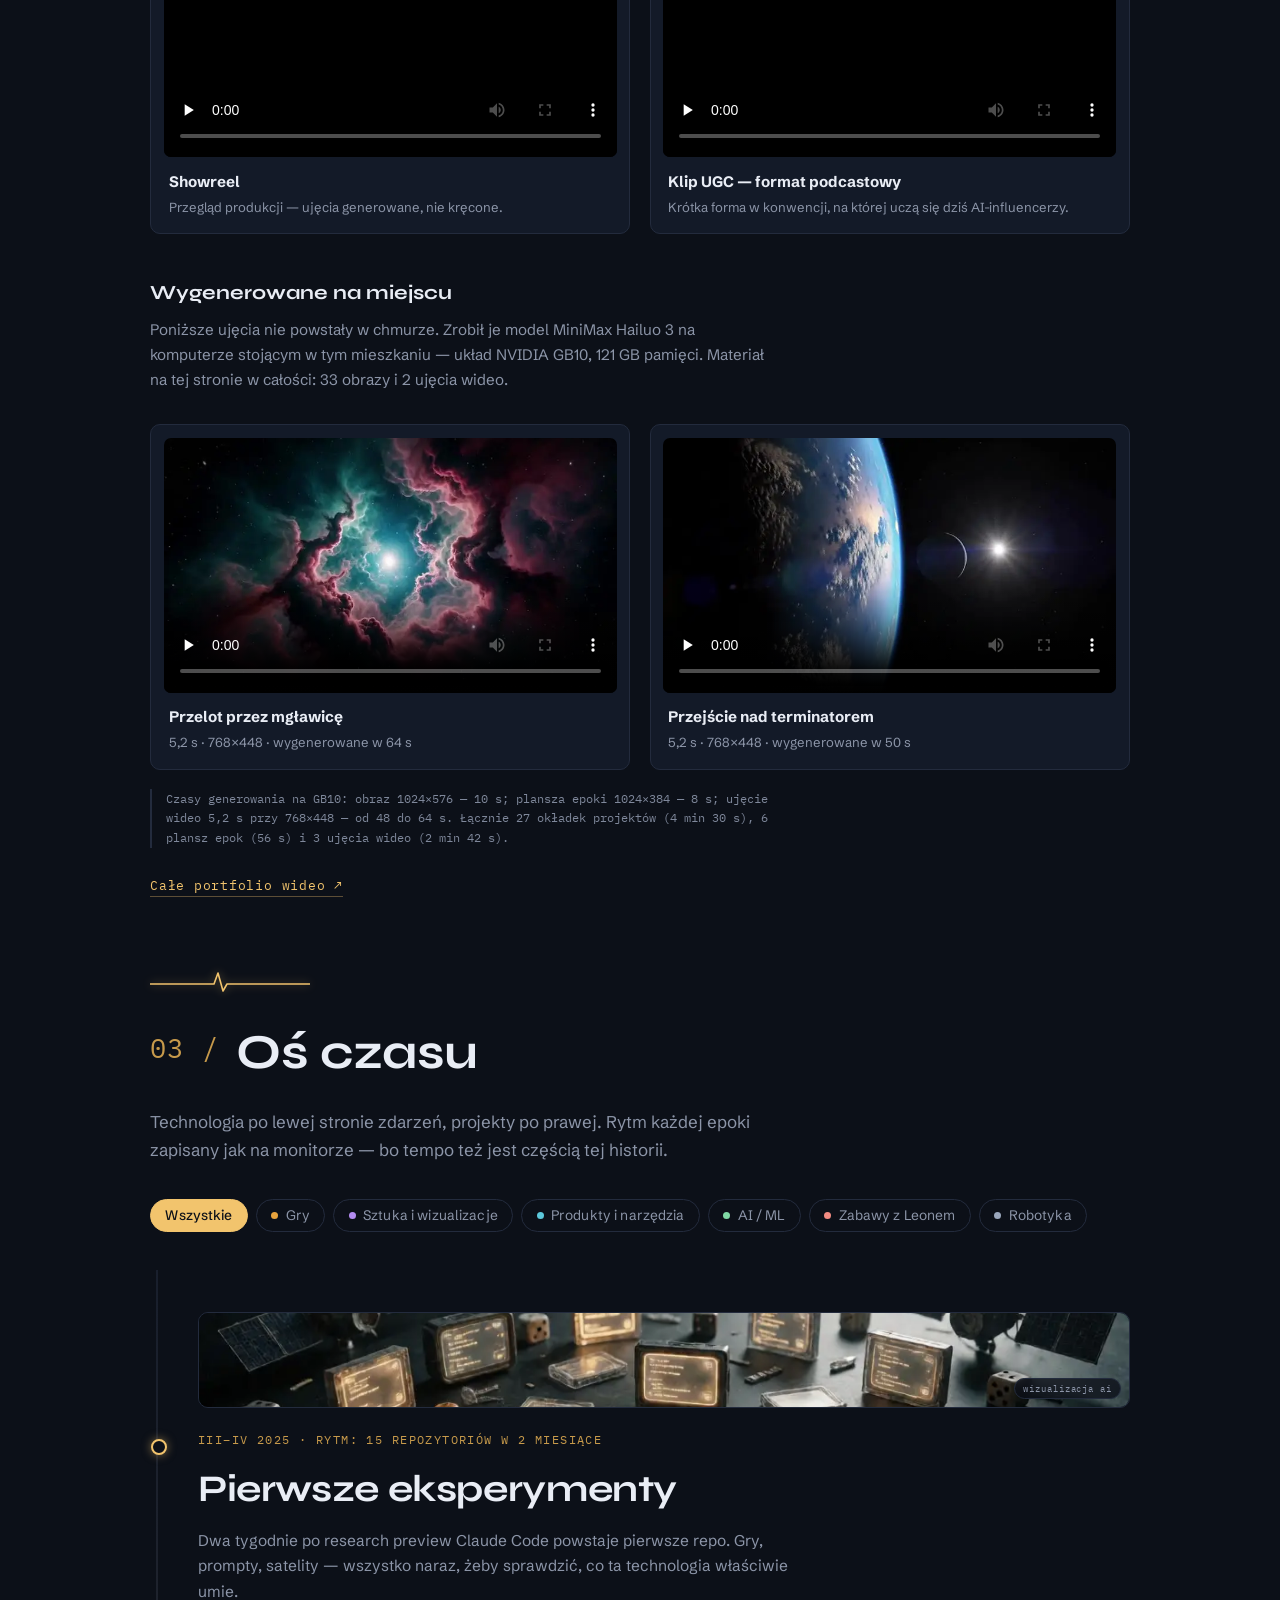
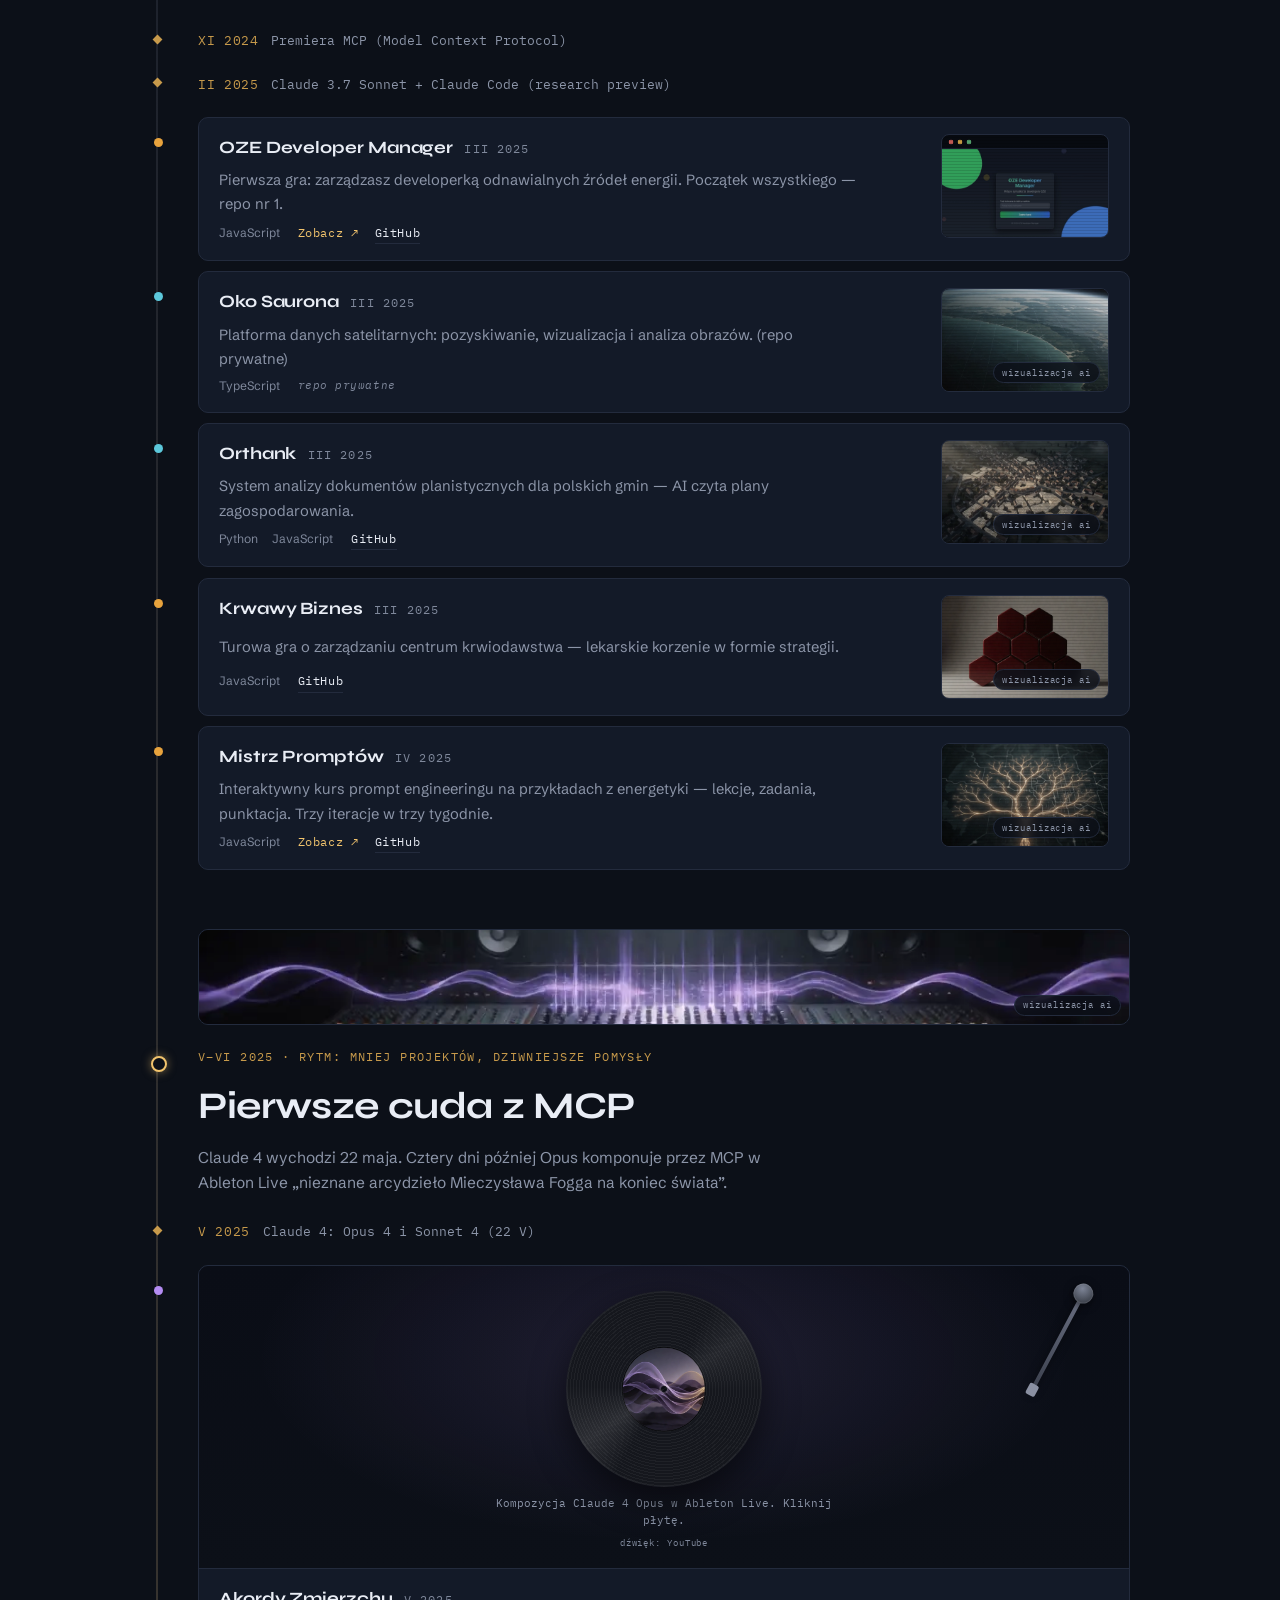
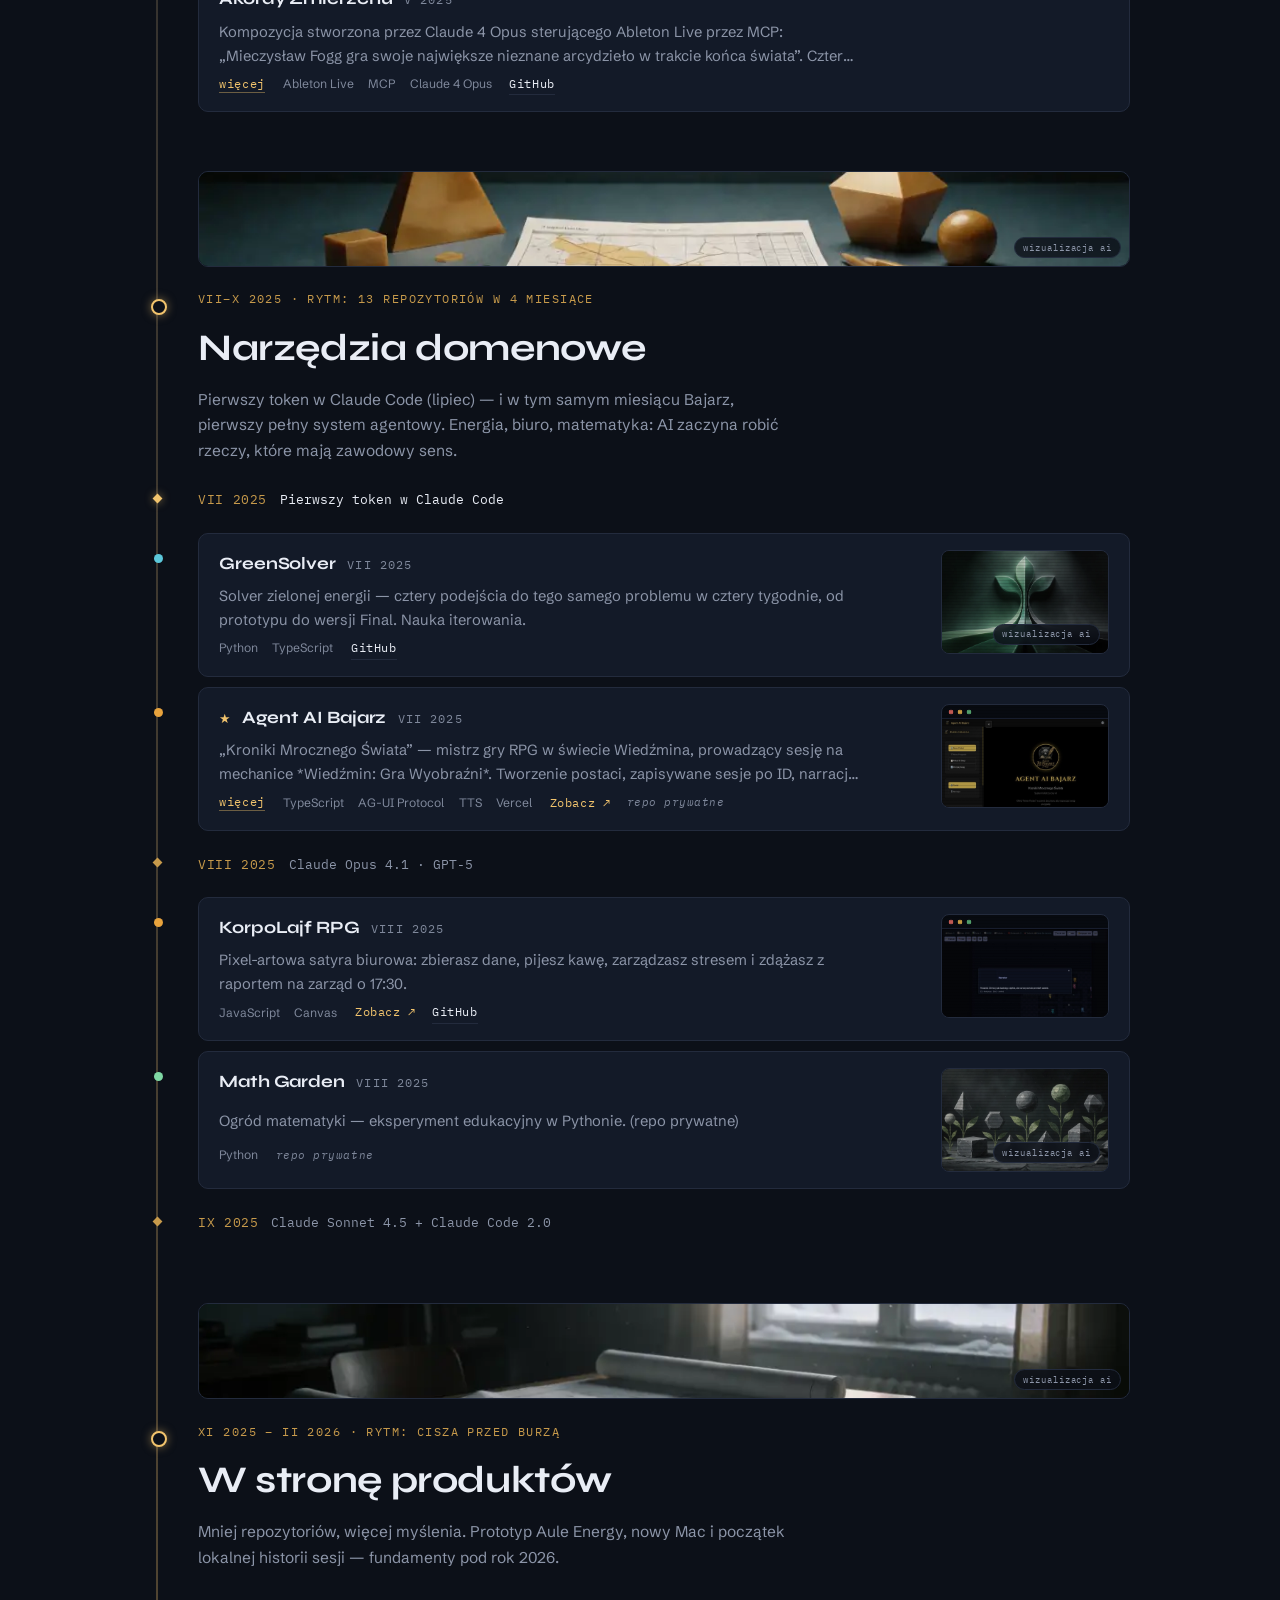
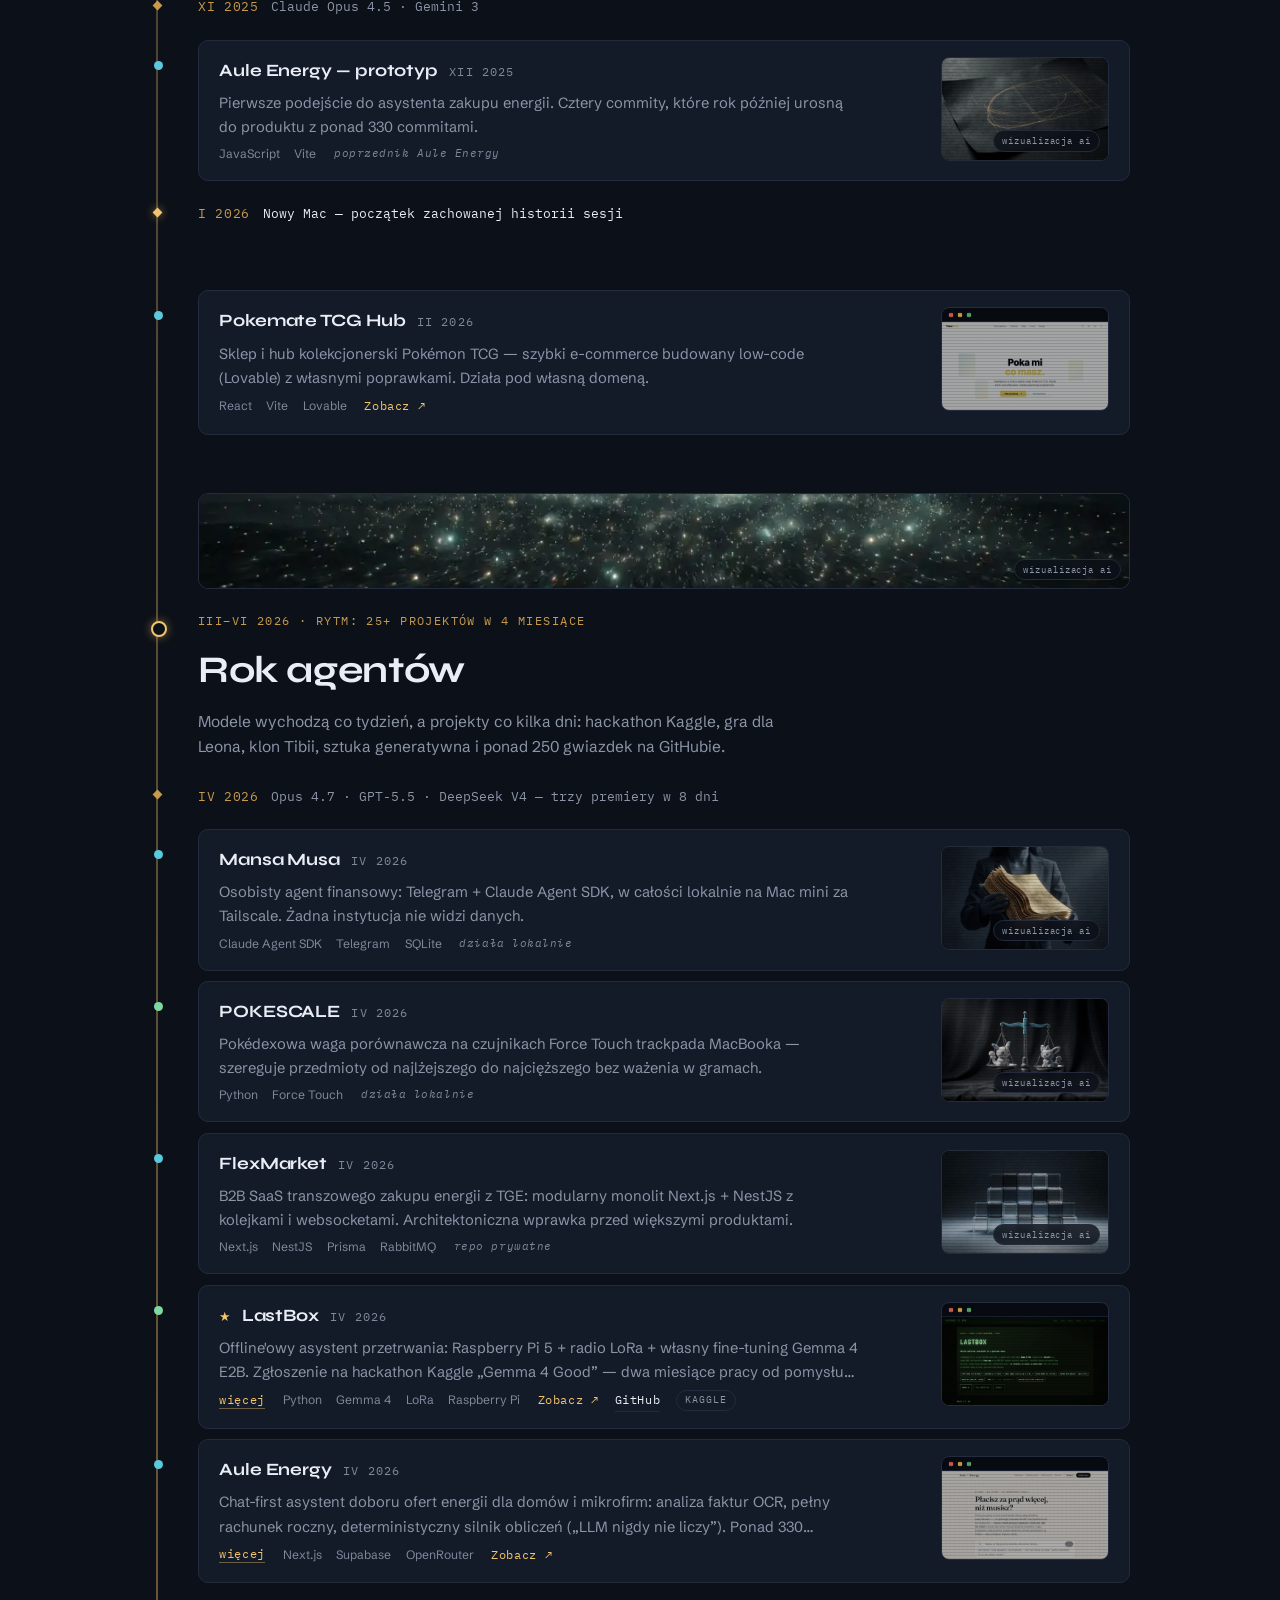
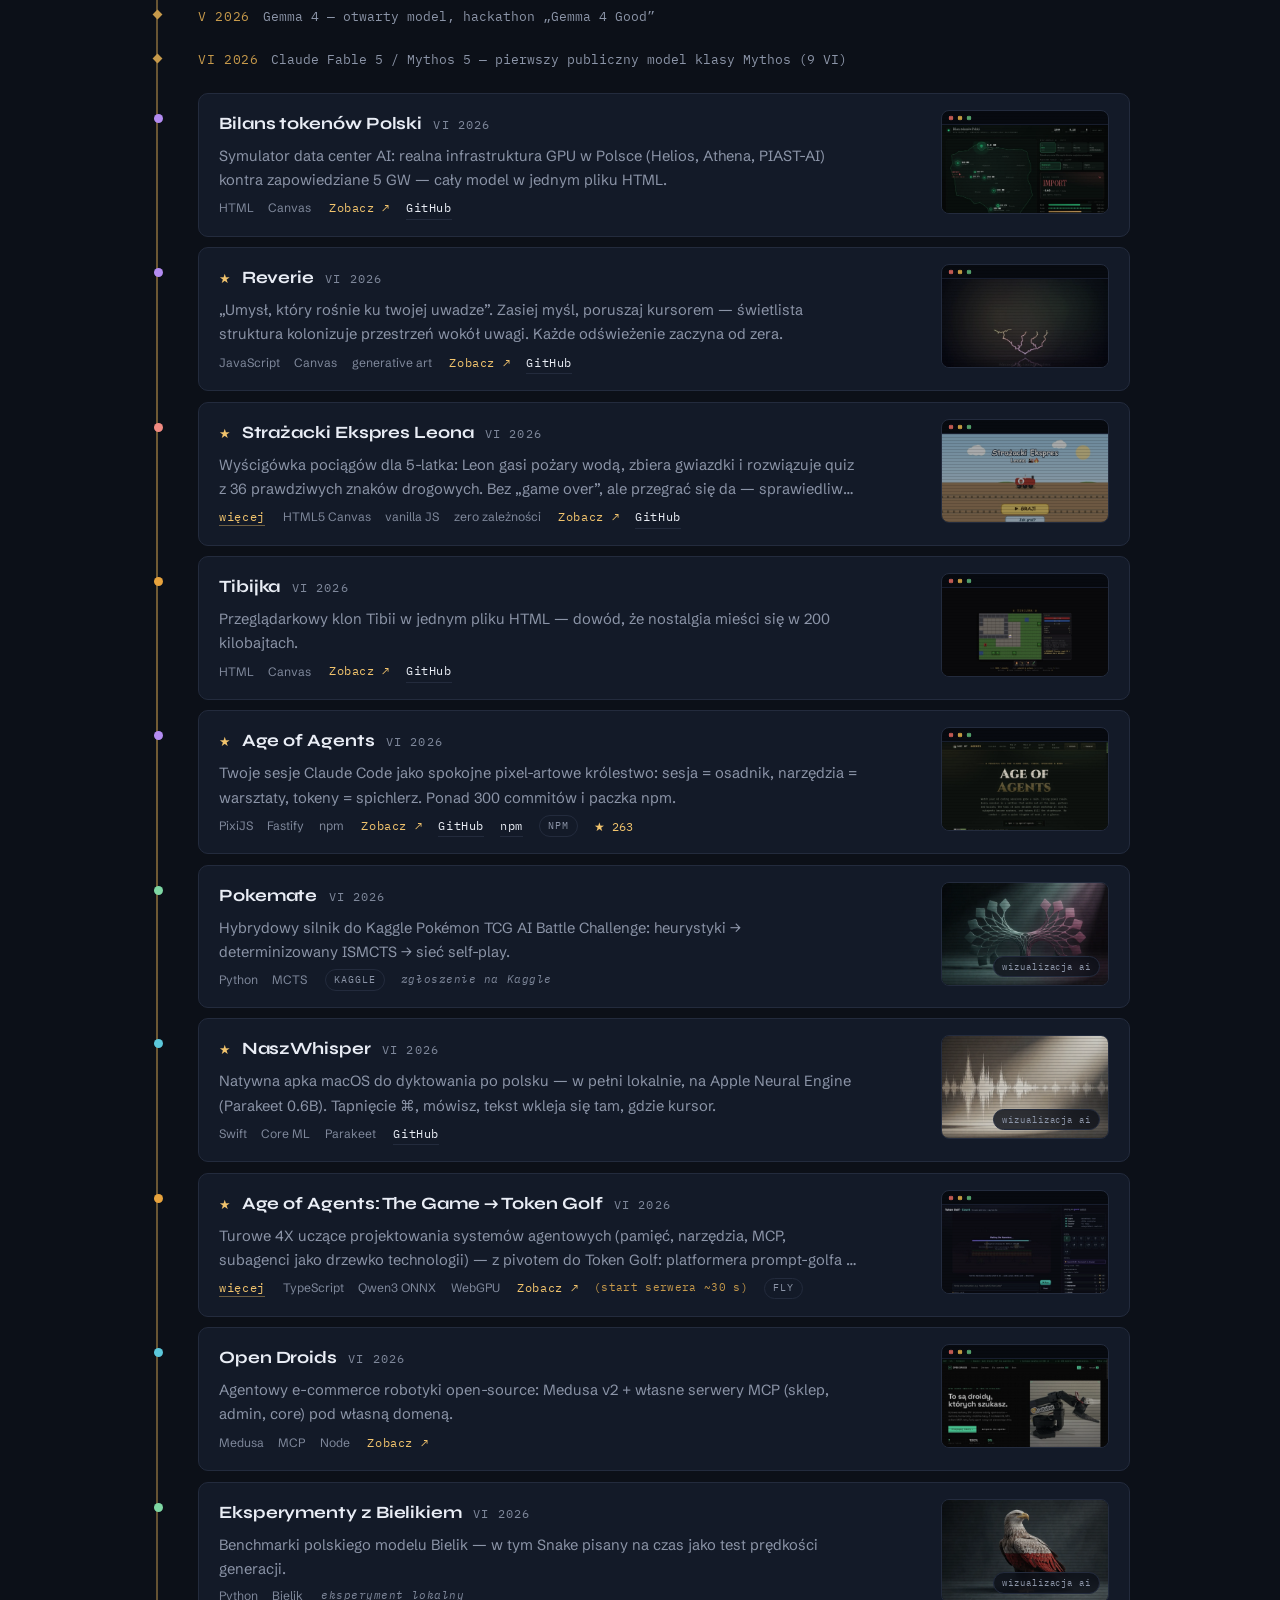
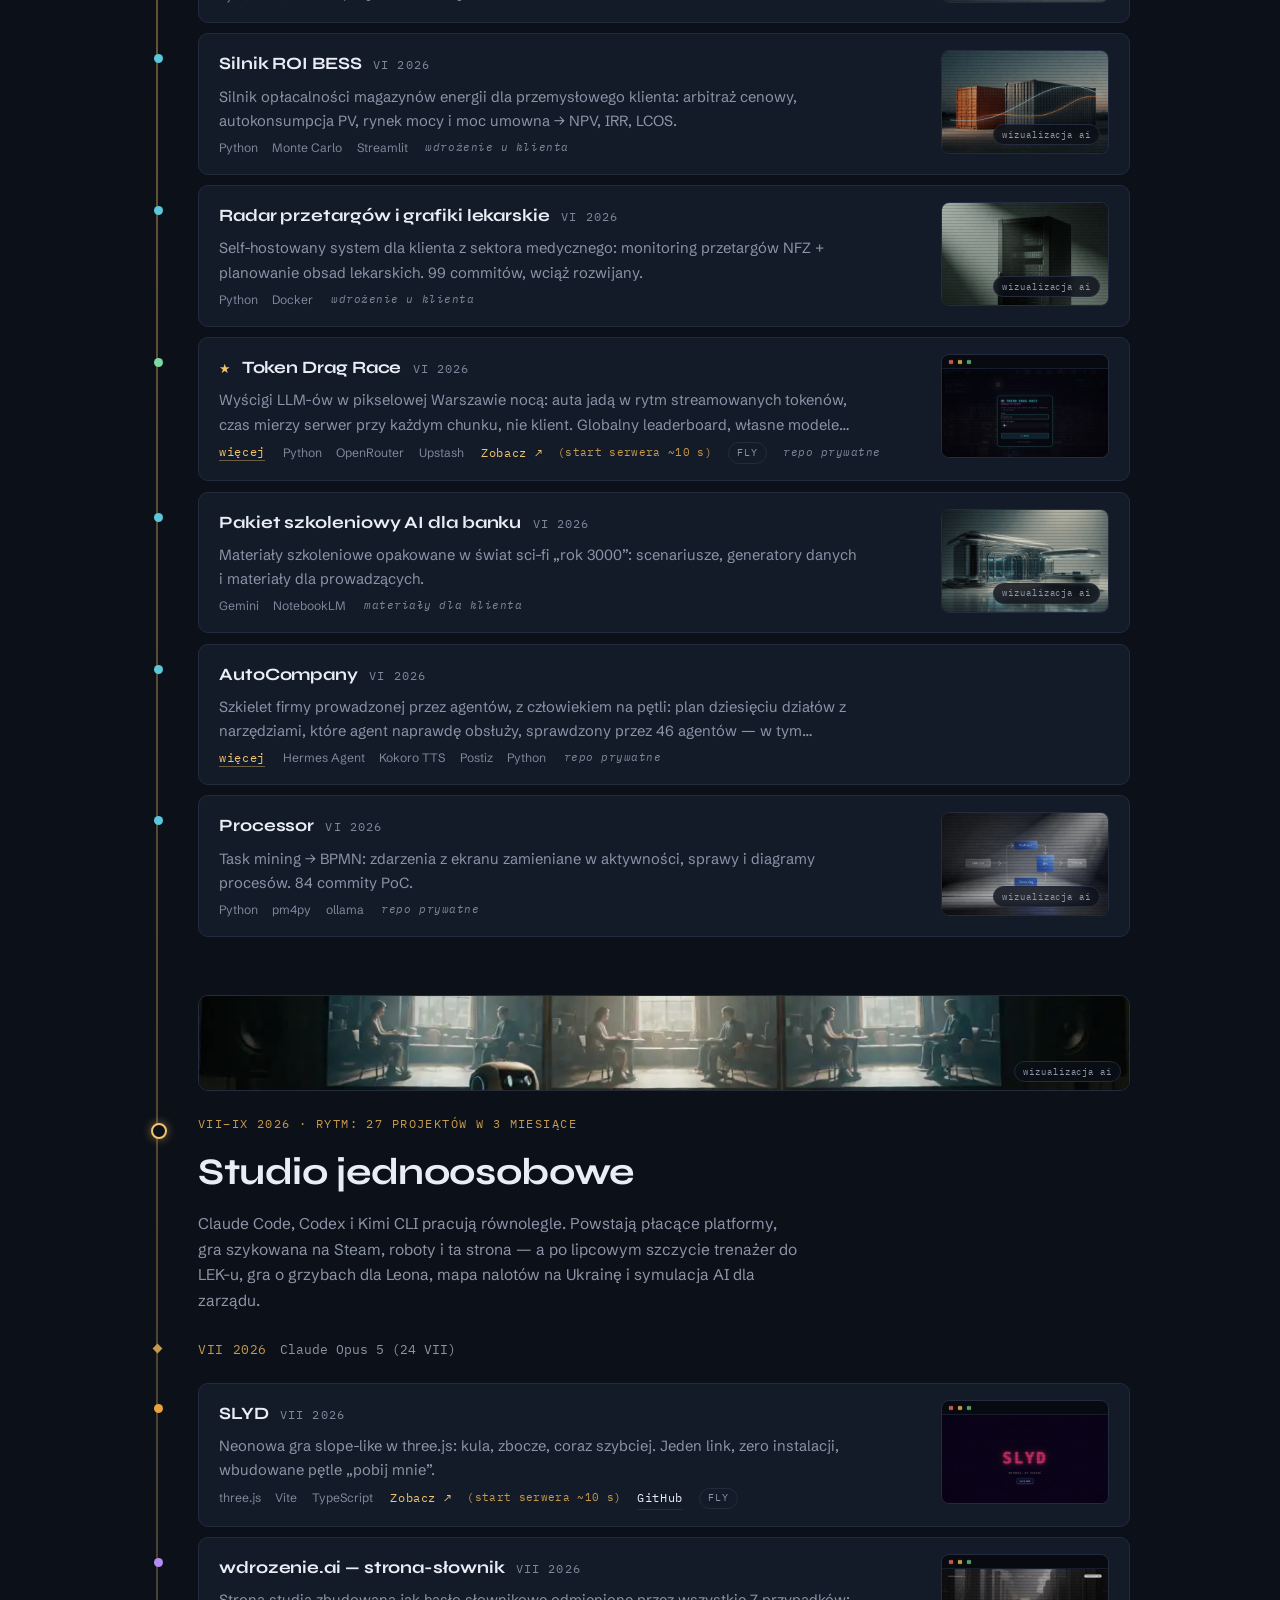
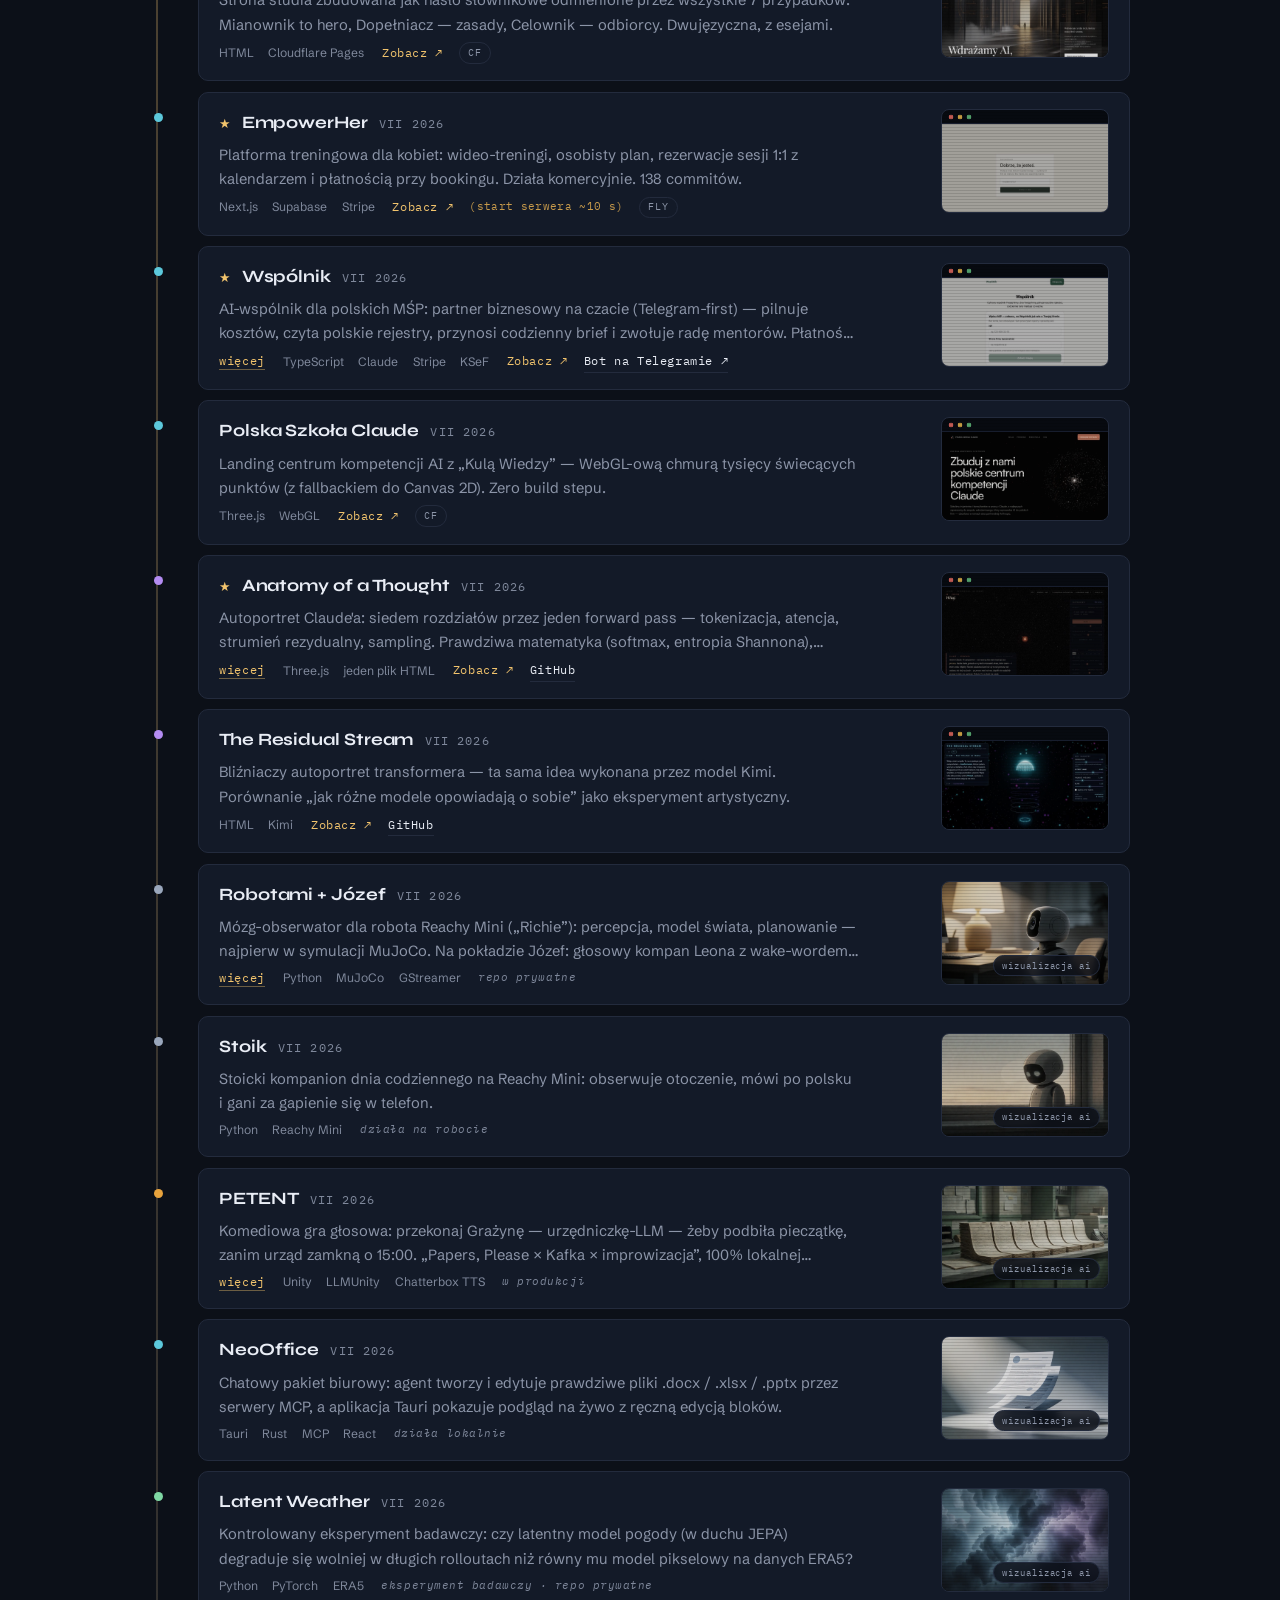
==== commit 3ce1d27f: "Monitor: jeden akcent w wątkach, Leonie i wideo; nowe wersje plików Pełna weryfikacja: 1440/980/768/" ====
--- a/index.html
+++ b/index.html
@@ -26,7 +26,7 @@
   <link rel="preconnect" href="https://fonts.googleapis.com">
   <link rel="preconnect" href="https://fonts.gstatic.com" crossorigin>
   <link href="https://fonts.googleapis.com/css2?family=Syne:wght@700;800&family=Schibsted+Grotesk:ital,wght@0,400;0,500;0,600;1,400&family=IBM+Plex+Mono:wght@400;500&display=swap&subset=latin-ext" rel="stylesheet">
-  <link rel="stylesheet" href="css/main.css?v=202609301200">
+  <link rel="stylesheet" href="css/main.css?v=202610011200">
 </head>
 <body>
 
@@ -322,9 +322,9 @@
   </p>
 </noscript>
 
-<script src="js/projects-data.js?v=202609301200"></script>
-<script src="js/i18n.js?v=202609301200"></script>
-<script src="js/main.js?v=202609301200"></script>
-<script src="js/gramofon.js?v=202609301200"></script>
+<script src="js/projects-data.js?v=202610011200"></script>
+<script src="js/i18n.js?v=202610011200"></script>
+<script src="js/main.js?v=202610011200"></script>
+<script src="js/gramofon.js?v=202610011200"></script>
 </body>
 </html>
--- a/css/main.css
+++ b/css/main.css
@@ -14,6 +14,8 @@
   --kosmos: #5CC8DB;          /* akcent gry Kosmos, zgodny z --k-akcent w css/kosmos.css */
   --line: #232B3D;
   --line-soft: #1A2233;
+  --grid: rgba(242, 196, 109, 0.055);              /* linia papieru wykresu */
+  --glow: 0 0 22px rgba(242, 196, 109, 0.38);      /* poświata odczytów monitora */
 
   --c-gry: #E8A33D;
   --c-sztuka: #B48CF2;
@@ -87,11 +89,31 @@
 main { max-width: var(--maxw); margin: 0 auto; padding: 0 var(--pad); }
 
 /* ── Hero ── */
-.hero { padding: clamp(4rem, 10vh, 7rem) 0 3.5rem; }
+.hero { position: relative; isolation: isolate; padding: clamp(4rem, 10vh, 7rem) 0 3.5rem; }
+/* Papier wykresu: siatka monitora za tytułem i kardiogramem, wygaszana ku brzegom.
+   Dwa gradienty zamiast obrazka — zero żądań, ostre na każdym ekranie. */
+.hero::before {
+  content: ""; position: absolute; z-index: -1; pointer-events: none;
+  inset: -1.5rem calc(-1 * var(--pad)) -1rem;
+  background:
+    repeating-linear-gradient(0deg, var(--grid) 0 1px, transparent 1px 32px),
+    repeating-linear-gradient(90deg, var(--grid) 0 1px, transparent 1px 32px);
+  -webkit-mask-image: radial-gradient(ellipse 78% 72% at 45% 62%, #000 35%, transparent 80%);
+          mask-image: radial-gradient(ellipse 78% 72% at 45% 62%, #000 35%, transparent 80%);
+}
 .eyebrow {
   font-family: var(--font-mono); font-size: 0.8rem; letter-spacing: 0.14em;
   text-transform: uppercase; color: var(--pulse-dim); margin-bottom: 1.4rem;
 }
+/* Kropka nagrywania: monitor jest włączony. Pulsuje przezroczystością, nie ruchem. */
+.eyebrow::before {
+  content: ""; display: inline-block; width: 8px; height: 8px; border-radius: 50%;
+  margin-right: 0.8rem; vertical-align: 1px;
+  background: var(--pulse); box-shadow: 0 0 12px var(--pulse);
+  animation: nagrywanie 1.4s ease-in-out infinite;
+}
+@keyframes nagrywanie { 0%, 100% { opacity: 0.35; } 10% { opacity: 1; } 45% { opacity: 0.55; } }
+@media (prefers-reduced-motion: reduce) { .eyebrow::before { animation: none; opacity: 1; } }
 .hero h1 {
   font-family: var(--font-display); font-weight: 800;
   font-size: clamp(1.55rem, 6.6vw, 4.4rem);
@@ -177,24 +199,36 @@
 }
 @media (prefers-reduced-motion: reduce) { .ekg-sweep { display: none; } }
 
-/* Vitals */
+/* Parametry jako odczyty monitora: duża cyfra w bursztynie, etykieta pod spodem,
+   pola rozdzielone jak na ekranie przy łóżku. */
 .vitals {
-  list-style: none; display: flex; flex-wrap: wrap;
+  list-style: none; display: grid;
+  grid-template-columns: repeat(auto-fit, minmax(140px, 230px));
   border-top: 1px solid var(--line);
 }
 .vitals li {
-  font-family: var(--font-mono); font-size: 0.78rem; text-transform: uppercase;
-  letter-spacing: 0.07em; color: var(--ink-dim);
-  padding: 1rem 1.6rem 0 0; margin-right: 1.6rem;
-}
-.vitals b { display: block; font-size: 1.5rem; font-weight: 500; color: var(--pulse); letter-spacing: 0; }
+  font-family: var(--font-mono); font-size: 0.66rem; text-transform: uppercase;
+  letter-spacing: 0.16em; color: var(--ink-faint);
+  padding: 1.2rem 1.4rem 0.2rem 0; margin: 0;
+}
+.vitals li + li { padding-left: 1.4rem; border-left: 1px solid var(--line-soft); }
+.vitals b {
+  display: block; font-weight: 400; font-size: clamp(2rem, 4vw, 2.7rem); line-height: 1;
+  letter-spacing: -0.02em; color: var(--pulse); text-shadow: var(--glow); margin-bottom: 0.5rem;
+}
 
 /* ── Nagłówki sekcji ── */
 section { padding: clamp(3rem, 8vh, 5.5rem) 0 0; }
 h2 {
   font-family: var(--font-display); font-weight: 700;
-  font-size: clamp(1.7rem, 4vw, 2.4rem); letter-spacing: -0.01em;
+  font-size: clamp(1.9rem, 4.6vw, 3.05rem); letter-spacing: -0.01em;
   margin-bottom: 1rem;
+}
+/* Jedno uderzenie serca nad każdą sekcją — kardiogram z hero wraca jako znak rozdziału. */
+section > h2::before {
+  content: ""; display: block; width: 160px; height: 24px; margin-bottom: 1.1rem;
+  background: url("data:image/svg+xml,%3Csvg xmlns='http://www.w3.org/2000/svg' viewBox='0 0 160 24'%3E%3Cpath d='M0 14H58l6 0 4-11 5 18 4-7h83' fill='none' stroke='%23F2C46D' stroke-width='1.6' stroke-linejoin='round' stroke-linecap='round'/%3E%3C/svg%3E") no-repeat left center / contain;
+  filter: drop-shadow(0 0 5px rgba(242, 196, 109, 0.45));
 }
 .h-mono {
   font-family: var(--font-mono); font-weight: 400; font-size: 0.55em;
@@ -204,18 +238,24 @@
 .section-lead { max-width: 620px; color: var(--ink-dim); margin-bottom: 2.2rem; }
 
 /* ── Wyróżnione ── */
+/* Bento: trzy duże kafle (4 kolumny) i dziewięć zwykłych (2) — przy dense pięć pełnych
+   rzędów. Drugi duży stoi po prawej, żeby rzędy nie układały się w jedną kolumnę. */
 .featured-grid {
-  display: grid; grid-template-columns: repeat(auto-fill, minmax(min(290px, 100%), 1fr));
-  gap: 1rem; margin-top: 2rem;
-}
+  display: grid; grid-template-columns: repeat(6, minmax(0, 1fr)); grid-auto-flow: dense;
+  gap: 1.1rem; margin-top: 2rem;
+}
+.fcard { grid-column: span 2; }
+.fcard.duza { grid-column: span 4; }
+.fcard[data-miejsce="2"] { grid-column: 3 / span 4; }
+.fcard.duza .shot { aspect-ratio: 16 / 8; }
+.fcard.duza h3 { font-size: clamp(1.4rem, 2.4vw, 1.8rem); }
 .fcard {
   position: relative; display: flex; flex-direction: column; gap: 0.6rem;
   background: var(--bg-raised); border: 1px solid var(--line);
-  border-left: 2px solid var(--cat, var(--pulse));
   border-radius: 10px; padding: 1.3rem 1.3rem 1.15rem;
   transition: transform 0.25s ease, border-color 0.25s ease, background 0.25s ease;
 }
-.fcard:hover { transform: translateY(-3px); border-color: var(--cat, var(--pulse)); background: var(--bg-raised-2); }
+.fcard:hover { transform: translateY(-3px); border-color: color-mix(in srgb, var(--pulse) 45%, var(--line)); background: var(--bg-raised-2); }
 .shot {
   display: block; margin: -1.3rem -1.3rem 0.3rem; border-radius: 9px 9px 0 0;
   overflow: hidden; background: var(--bg); aspect-ratio: 16 / 10;
@@ -223,7 +263,7 @@
 }
 .shot img {
   display: block; width: 100%; height: 100%; object-fit: cover; object-position: top center;
-  filter: saturate(0.92) brightness(0.9); transition: filter 0.3s ease, transform 0.4s ease;
+  transition: filter 0.35s ease, transform 0.4s ease;
 }
 .fcard:hover .shot img { filter: none; transform: scale(1.03); }
 .shot-brak {
@@ -247,12 +287,28 @@
   font-family: var(--font-display); font-weight: 700; font-size: 1.25rem;
   line-height: 1.15; letter-spacing: -0.01em;
 }
+/* Zwykły tekst, nie flex: w kontenerze flex reszta linii stawała się osobnym blokiem
+   i spadała do nowego wiersza, zaczynając się od kropki-separatora. */
 .fcard .fdate {
-  font-family: var(--font-mono); font-size: 0.72rem; letter-spacing: 0.1em;
-  text-transform: uppercase; color: var(--ink-faint);
-  display: flex; align-items: center; gap: 0.6rem; flex-wrap: wrap;
-}
-.fcard p.fdesc { font-size: 0.94rem; color: var(--ink-dim); flex-grow: 1; }
+  font-family: var(--font-body); font-size: 0.8rem; letter-spacing: 0.01em;
+  color: var(--ink-faint);
+}
+/* Kategoria jako kropka, nie jako ramka — kolor zostaje znakiem, nie krzykiem. */
+.fcard .fdate::before {
+  content: ""; display: inline-block; width: 7px; height: 7px; border-radius: 50%;
+  margin-right: 0.5rem; vertical-align: 1px;
+  background: var(--cat, var(--pulse));
+}
+.fdate-data { font-family: var(--font-mono); font-size: 0.72rem; letter-spacing: 0.08em; }
+.fdate-kat { white-space: nowrap; }   /* linia łamie się między kategoriami, nie w „AI / ML” */
+/* Kafel to zapowiedź — pełny opis czeka na osi czasu. Cztery linie trzymają rzędy równo. */
+/* Bez flex-grow: rozciągnięty akapit dostawał wysokość rzędu (ustawianą przez duży kafel
+   obok) i pokazywał linie za wielokropkiem. Odnośniki spycha w dół margin-top: auto. */
+.fcard p.fdesc {
+  font-size: 0.94rem; color: var(--ink-dim);
+  display: -webkit-box; -webkit-line-clamp: 4; -webkit-box-orient: vertical; overflow: hidden;
+}
+.fcard .card-links { margin-top: auto; }
 .card-links { display: flex; gap: 1rem; align-items: center; flex-wrap: wrap; margin-top: 0.2rem; }
 .card-links a {
   font-family: var(--font-mono); font-size: 0.78rem; letter-spacing: 0.05em;
@@ -260,8 +316,8 @@
   border-bottom: 1px solid var(--line);
   padding-bottom: 1px;
 }
-.card-links a:hover { color: var(--cat, var(--pulse)); border-color: var(--cat, var(--pulse)); }
-.card-links a.live { color: var(--cat, var(--pulse)); border-color: transparent; }
+.card-links a:hover { color: var(--pulse); border-color: var(--pulse); }
+.card-links a.live { color: var(--pulse); border-color: transparent; }
 .card-links a.live:hover { border-color: currentColor; }
 
 /* ── Współpraca ── */
@@ -314,8 +370,8 @@
 /* ── Filtry ── */
 .filters { display: flex; flex-wrap: wrap; gap: 0.5rem; margin-bottom: 2.4rem; }
 .chip {
-  font-family: var(--font-mono); font-size: 0.74rem; text-transform: uppercase;
-  letter-spacing: 0.08em; color: var(--ink-dim);
+  font-family: var(--font-body); font-size: 0.86rem;
+  letter-spacing: 0.01em; color: var(--ink-dim);
   background: none; border: 1px solid var(--line); border-radius: 99px;
   padding: 0.42rem 0.9rem; cursor: pointer;
   transition: color 0.2s, border-color 0.2s;
@@ -347,7 +403,7 @@
 }
 .era-head h3 {
   font-family: var(--font-display); font-weight: 700;
-  font-size: clamp(1.4rem, 3vw, 1.9rem); letter-spacing: -0.01em;
+  font-size: clamp(1.6rem, 3.4vw, 2.35rem); letter-spacing: -0.01em;
   margin-bottom: 0.5rem;
 }
 .era-lead { max-width: 600px; color: var(--ink-dim); font-size: 0.97rem; }
@@ -366,18 +422,37 @@
 .milestone.personal { color: var(--ink); }
 .milestone.personal::before { background: var(--pulse); box-shadow: 0 0 8px rgba(242,196,109,0.6); }
 
+/* Wpis dziennika zamiast plakatu: miniatura po prawej, opis w dwóch liniach.
+   55 kart po 347 px dawało 23 500 px samej osi czasu. */
 .card {
-  position: relative; margin: 1.1rem 0;
+  position: relative; margin: 0.65rem 0;
+  display: grid; grid-template-columns: minmax(0, 1fr) 168px; column-gap: 1.5rem; align-items: start;
   background: var(--bg-raised); border: 1px solid var(--line);
-  border-radius: 10px; padding: 1.1rem 1.25rem;
+  border-radius: 10px; padding: 1rem 1.25rem;
   transition: border-color 0.25s ease, background 0.25s ease, opacity 0.3s ease, transform 0.25s ease;
 }
+.card > * { grid-column: 1; }
+.card:not(:has(> .karta-okladka)) { grid-template-columns: minmax(0, 1fr); }
+.card > .karta-okladka {
+  /* Dokładnie trzy wiersze: tytuł, opis, stopka. Przy „span 6” trzy puste wiersze
+     domyślne dostawały po ~10 px i każda karta niosła 32 px niczego. */
+  grid-column: 2; grid-row: 1 / span 3; margin: 0;
+  height: 104px; border-radius: 8px; border: 1px solid var(--line);
+}
+.card > .karta-okladka .okno-pasek {
+  height: 14px;
+  background:
+    radial-gradient(circle at 9px 7px, #e0685f 2.2px, transparent 2.6px),
+    radial-gradient(circle at 18px 7px, #e3b34a 2.2px, transparent 2.6px),
+    radial-gradient(circle at 27px 7px, #5fb87a 2.2px, transparent 2.6px);
+}
+.card > .gramofon { grid-column: 1 / -1; }
 .card::before {
   content: ""; position: absolute; left: calc(-1 * clamp(1.6rem, 5vw, 3rem) + 3px);
-  top: 1.45rem; width: 9px; height: 9px; border-radius: 50%;
+  top: 1.25rem; width: 9px; height: 9px; border-radius: 50%;
   background: var(--cat, var(--ink-faint));
 }
-.card:hover { border-color: var(--cat, var(--ink-faint)); transform: translateX(2px); }
+.card:hover { border-color: color-mix(in srgb, var(--pulse) 45%, var(--line)); transform: translateX(2px); }
 .card.dim { opacity: 0.16; }
 .card-top { display: flex; align-items: baseline; gap: 0.7rem; flex-wrap: wrap; margin-bottom: 0.35rem; }
 .card-top h4 {
@@ -389,9 +464,23 @@
   letter-spacing: 0.1em; text-transform: uppercase;
 }
 .card-star { color: var(--pulse); font-size: 0.8rem; }
-.card p.desc { font-size: 0.92rem; color: var(--ink-dim); margin-bottom: 0.55rem; max-width: 640px; }
+.card p.desc {
+  font-size: 0.92rem; color: var(--ink-dim); margin-bottom: 0.3rem; max-width: 640px;
+  display: -webkit-box; -webkit-line-clamp: 2; -webkit-box-orient: vertical; overflow: hidden;
+}
+.card.rozwiniety p.desc { display: block; overflow: visible; }
+/* Stopka wpisu: „więcej”, tagi i odnośniki w jednym wierszu, łamanym tylko w razie potrzeby. */
+.card-stopka { display: flex; flex-wrap: wrap; align-items: center; gap: 0.35rem 1.1rem; }
+.card-stopka .card-links { margin-top: 0; }
+.wiecej {
+  margin: 0; padding: 0 0 1px; cursor: pointer;
+  background: none; border: 0; border-bottom: 1px solid color-mix(in srgb, var(--pulse) 40%, transparent);
+  font-family: var(--font-mono); font-size: 0.72rem; letter-spacing: 0.06em; color: var(--pulse);
+}
+.wiecej:hover { border-bottom-color: var(--pulse); }
+.wiecej[hidden] { display: none; }
 .card-tags { display: flex; flex-wrap: wrap; gap: 0.45rem 0.9rem; align-items: center; }
-.tag { font-family: var(--font-mono); font-size: 0.7rem; color: var(--ink-faint); }
+.tag { font-family: var(--font-body); font-size: 0.76rem; color: var(--ink-faint); }
 
 /* ── Rodziny projektów ── */
 .lineage-list { display: grid; grid-template-columns: repeat(auto-fit, minmax(min(310px, 100%), 1fr)); gap: 1rem; margin-top: 2rem; }
@@ -431,8 +520,8 @@
 .thread p { font-size: 0.88rem; color: var(--ink-dim); }
 .thread-items { display: flex; flex-wrap: wrap; gap: 0.35rem; margin-top: 0.8rem; }
 .thread-items span {
-  font-family: var(--font-mono); font-size: 0.68rem; color: var(--ink-dim);
-  border: 1px solid var(--line); border-radius: 99px; padding: 0.15rem 0.55rem;
+  font-family: var(--font-body); font-size: 0.76rem; color: var(--ink-dim);
+  border: 1px solid var(--line); border-radius: 99px; padding: 0.15rem 0.6rem;
 }
 
 /* ── Spis wszystkiego ── */
@@ -489,10 +578,10 @@
 .leon-card p { font-size: 0.95rem; color: var(--ink-dim); }
 .leon-links { margin-top: 1rem; display: flex; gap: 1.2rem; }
 .leon-links a {
-  font-family: var(--font-mono); font-size: 0.8rem; color: var(--c-leon);
+  font-family: var(--font-mono); font-size: 0.8rem; color: var(--pulse);
   text-decoration: none; border-bottom: 1px solid transparent;
 }
-.leon-links a:hover { border-color: var(--c-leon); }
+.leon-links a:hover { border-color: var(--pulse); }
 .leon-access { font-family: var(--font-mono); font-size: 0.75rem; color: var(--ink-faint); font-style: italic; }
 
 /* ── Archiwum ── */
@@ -533,6 +622,16 @@
 }
 
 /* ── Responsywność ── */
+@media (max-width: 980px) {
+  .featured-grid { grid-template-columns: repeat(4, minmax(0, 1fr)); }
+  /* Przy czterech kolumnach trzeci duży zostawiłby osierocony kafel w ostatnim rzędzie. */
+  .fcard[data-miejsce="2"] { grid-column: span 4; }
+  .fcard[data-miejsce="3"] { grid-column: span 2; }
+}
+@media (max-width: 640px) {
+  .featured-grid { grid-template-columns: minmax(0, 1fr); }
+  .fcard, .fcard.duza, .fcard[data-miejsce="2"], .fcard[data-miejsce="3"] { grid-column: auto; }
+}
 @media (max-width: 720px) {
   /* Dziewięć odnośników układało się w kolumnę i lepki pasek miał 264 px — trzecią
      część ekranu telefonu. Teraz jeden rząd przewijany w poziomie; wygaszenie przy
@@ -550,8 +649,10 @@
   .topbar-gh { display: none; }
   .topbar .lang-switch { margin-left: 0; }
   .index-filter { font-size: 1rem; }
-  .vitals li { padding-right: 1rem; margin-right: 1rem; }
-  .vitals b { font-size: 1.25rem; }
+  .vitals { grid-template-columns: repeat(auto-fit, minmax(5.5rem, 1fr)); }
+  .vitals li { padding-right: 0.8rem; letter-spacing: 0.1em; }
+  .vitals li + li { padding-left: 0.8rem; }
+  .vitals b { font-size: 1.9rem; }
   .archive-list, .index-grid { columns: 1; }
   #ekg-chart { height: 96px; }
 }
@@ -574,7 +675,7 @@
 .wideo-karta {
   margin: 0; display: grid; gap: .7rem;
   background: var(--bg-raised); border: 1px solid var(--line);
-  border-left: 2px solid var(--kosmos);
+  border-left: 1px solid var(--line);
   border-radius: 10px; padding: .8rem .8rem 1rem;
 }
 /* preload="none" w HTML to nie drobiazg: bez niego przeglądarka ciągnie
@@ -590,8 +691,8 @@
 .wideo-cta { margin-top: 1.4rem; }
 .cta-wideo {
   font-family: var(--font-mono); font-size: .8rem; letter-spacing: .06em;
-  color: var(--kosmos); text-decoration: none;
-  border-bottom: 1px solid rgba(92, 200, 219, .35); padding-bottom: 2px;
+  color: var(--pulse); text-decoration: none;
+  border-bottom: 1px solid rgba(242, 196, 109, .35); padding-bottom: 2px;
 }
 .cta-wideo:hover { color: var(--ink); border-color: var(--ink); }
 
@@ -634,7 +735,7 @@
 .epoka-plansza {
   position: relative; display: block; margin: 0 0 1.4rem;
   border-radius: 10px; overflow: hidden;
-  height: clamp(96px, 12vw, 150px); background: var(--bg);
+  height: clamp(64px, 8vw, 96px); background: var(--bg);
   border: 1px solid var(--line);
 }
 .epoka-plansza img { width: 100%; height: 100%; object-fit: cover; display: block; }
@@ -650,13 +751,13 @@
   max-width: 620px; margin-top: 1.2rem;
   font-family: var(--font-mono); font-size: .74rem; line-height: 1.65;
   color: var(--ink-faint);
-  border-left: 2px solid var(--kosmos); padding-left: .9rem;
+  border-left: 2px solid var(--line); padding-left: .9rem;
 }
 
 /* ── Gramofon: „Akordy Zmierzchu” ────────────────────────────────────────── */
 .gramofon {
   position: relative; display: grid; justify-items: center; gap: .5rem;
-  margin: -1.1rem -1.25rem 1rem; padding: 1.6rem 1.3rem 1.1rem;
+  margin: -1rem -1.25rem 1rem; padding: 1.6rem 1.3rem 1.1rem;
   border-radius: 9px 9px 0 0;
   border-bottom: 1px solid var(--line);
   background:
@@ -754,3 +855,41 @@
   .gramofon.gra .gramofon-plyta { animation: none; }
   .gramofon-ramie { transition: none; }
 }
+
+/* ── Ekran: zrzuty w oknie, ton monitora ─────────────────────────────────────
+   Prawdziwy zrzut = okno aplikacji. Okładka AI = ilustracja bez okna, z podpisem.
+   Wszystko lekko przygaszone, z delikatnymi liniami skanowania; pełny kolor po
+   najechaniu. Jasne zrzuty (klasa .jasny z main.js) gaszone mocniej. */
+.shot, .karta-okladka { position: relative; }
+.okno { display: flex; flex-direction: column; background: #070a10; }
+.okno-pasek {
+  flex: none; height: 22px; border-bottom: 1px solid var(--line-soft);
+  background:
+    radial-gradient(circle at 14px 11px, #e0685f 3px, transparent 3.5px),
+    radial-gradient(circle at 27px 11px, #e3b34a 3px, transparent 3.5px),
+    radial-gradient(circle at 40px 11px, #5fb87a 3px, transparent 3.5px);
+  opacity: 0.85;
+}
+.okno img { flex: 1 1 0; min-height: 0; height: auto; }
+.shot img, .karta-okladka img { filter: saturate(0.8) brightness(0.86); }
+.okno.jasny img { filter: saturate(0.6) brightness(0.66) contrast(1.1); }
+.shot::after, .karta-okladka::after {
+  content: ""; position: absolute; inset: 0; pointer-events: none;
+  background: repeating-linear-gradient(0deg, rgba(0, 0, 0, 0.12) 0 1px, transparent 1px 3px);
+}
+.fcard:hover .shot img, .card:hover .karta-okladka img { filter: none; }
+.shot-znacznik { z-index: 1; }
+/* Bez najechania (dotyk) nie da się odsłonić pełnego koloru — przygaszenie słabsze. */
+@media (hover: none) {
+  .shot img, .karta-okladka img { filter: saturate(0.9) brightness(0.92); }
+  .okno.jasny img { filter: saturate(0.75) brightness(0.78) contrast(1.05); }
+}
+
+/* Telefon: miniatura jako kwadrat obok tytułu, reszta wpisu na całą szerokość.
+   Pasek okna przy 64 px zjadałby obraz, więc znika. */
+@media (max-width: 600px) {
+  .card { grid-template-columns: minmax(0, 1fr) 64px; column-gap: 0.9rem; }
+  .card > .karta-okladka { grid-row: 1; height: 64px; }
+  .card > .karta-okladka .okno-pasek { display: none; }
+  .card > .desc, .card > .card-stopka { grid-column: 1 / -1; }
+}
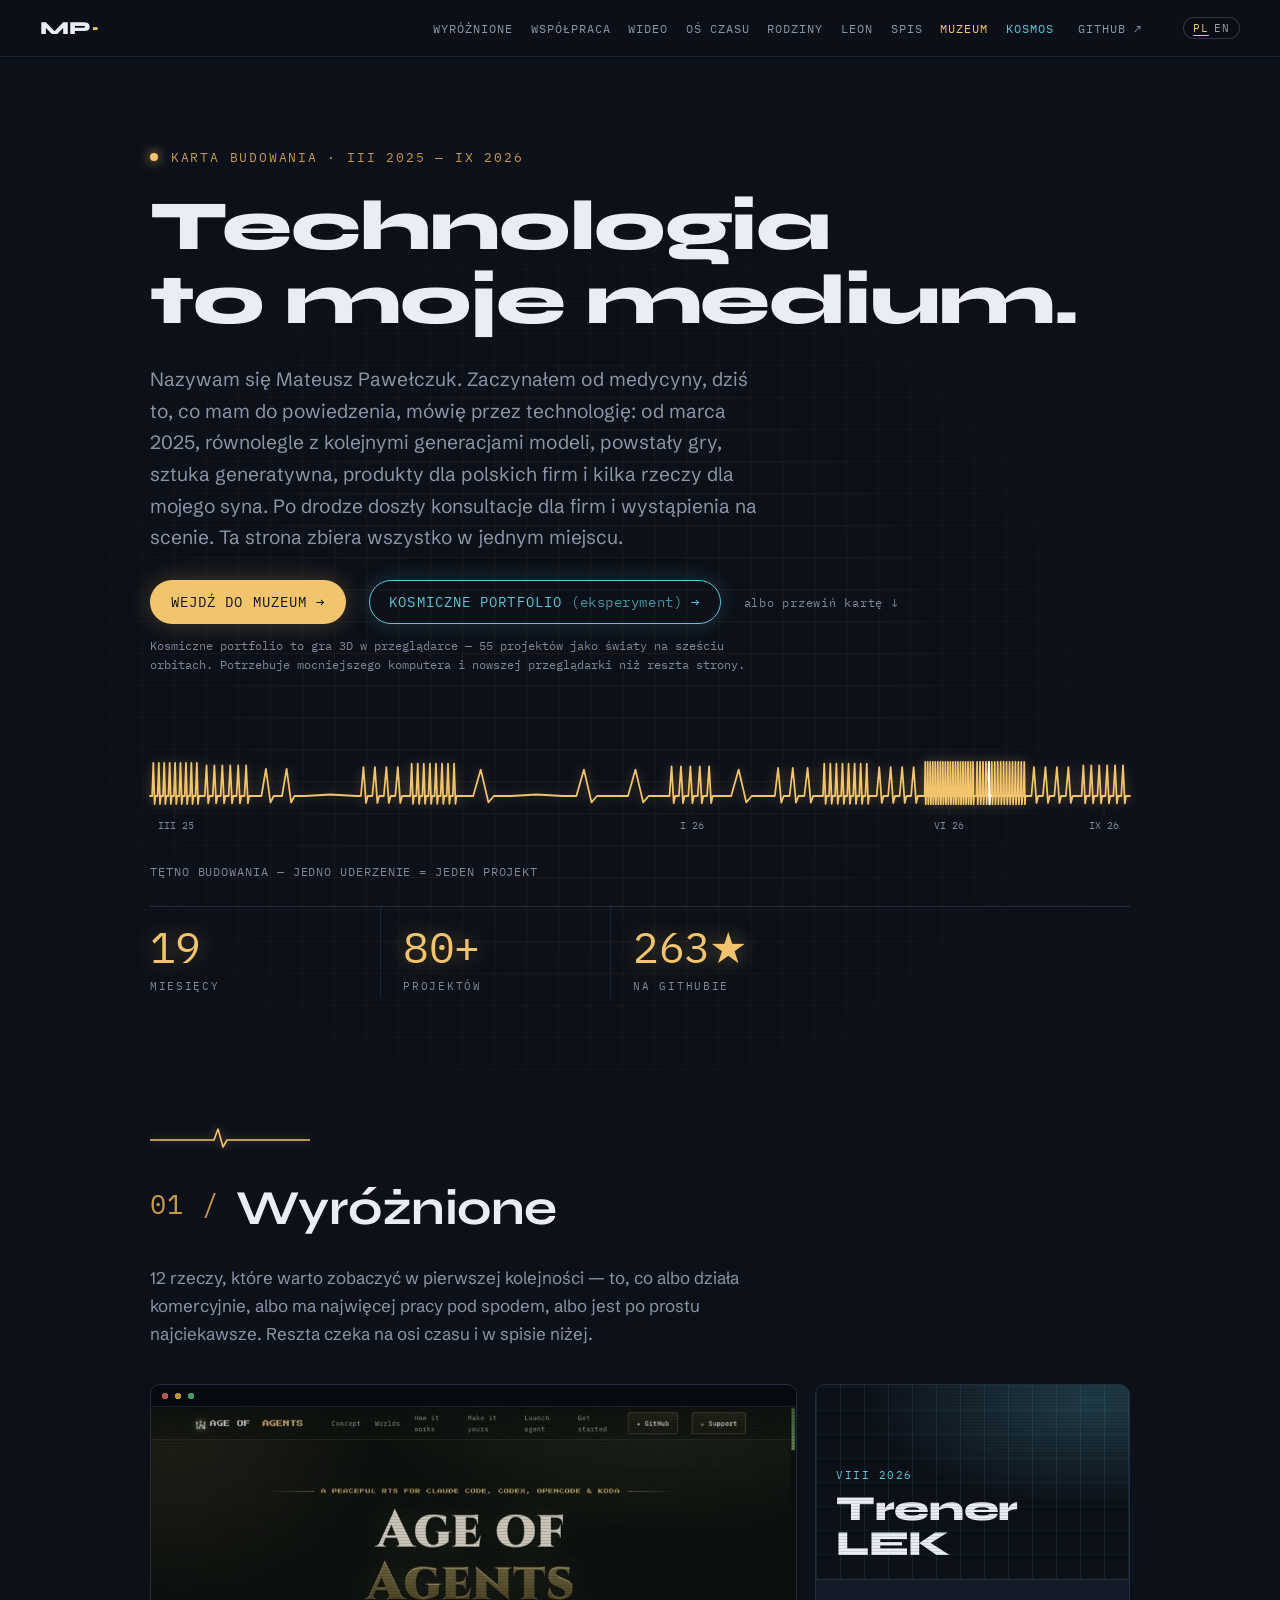
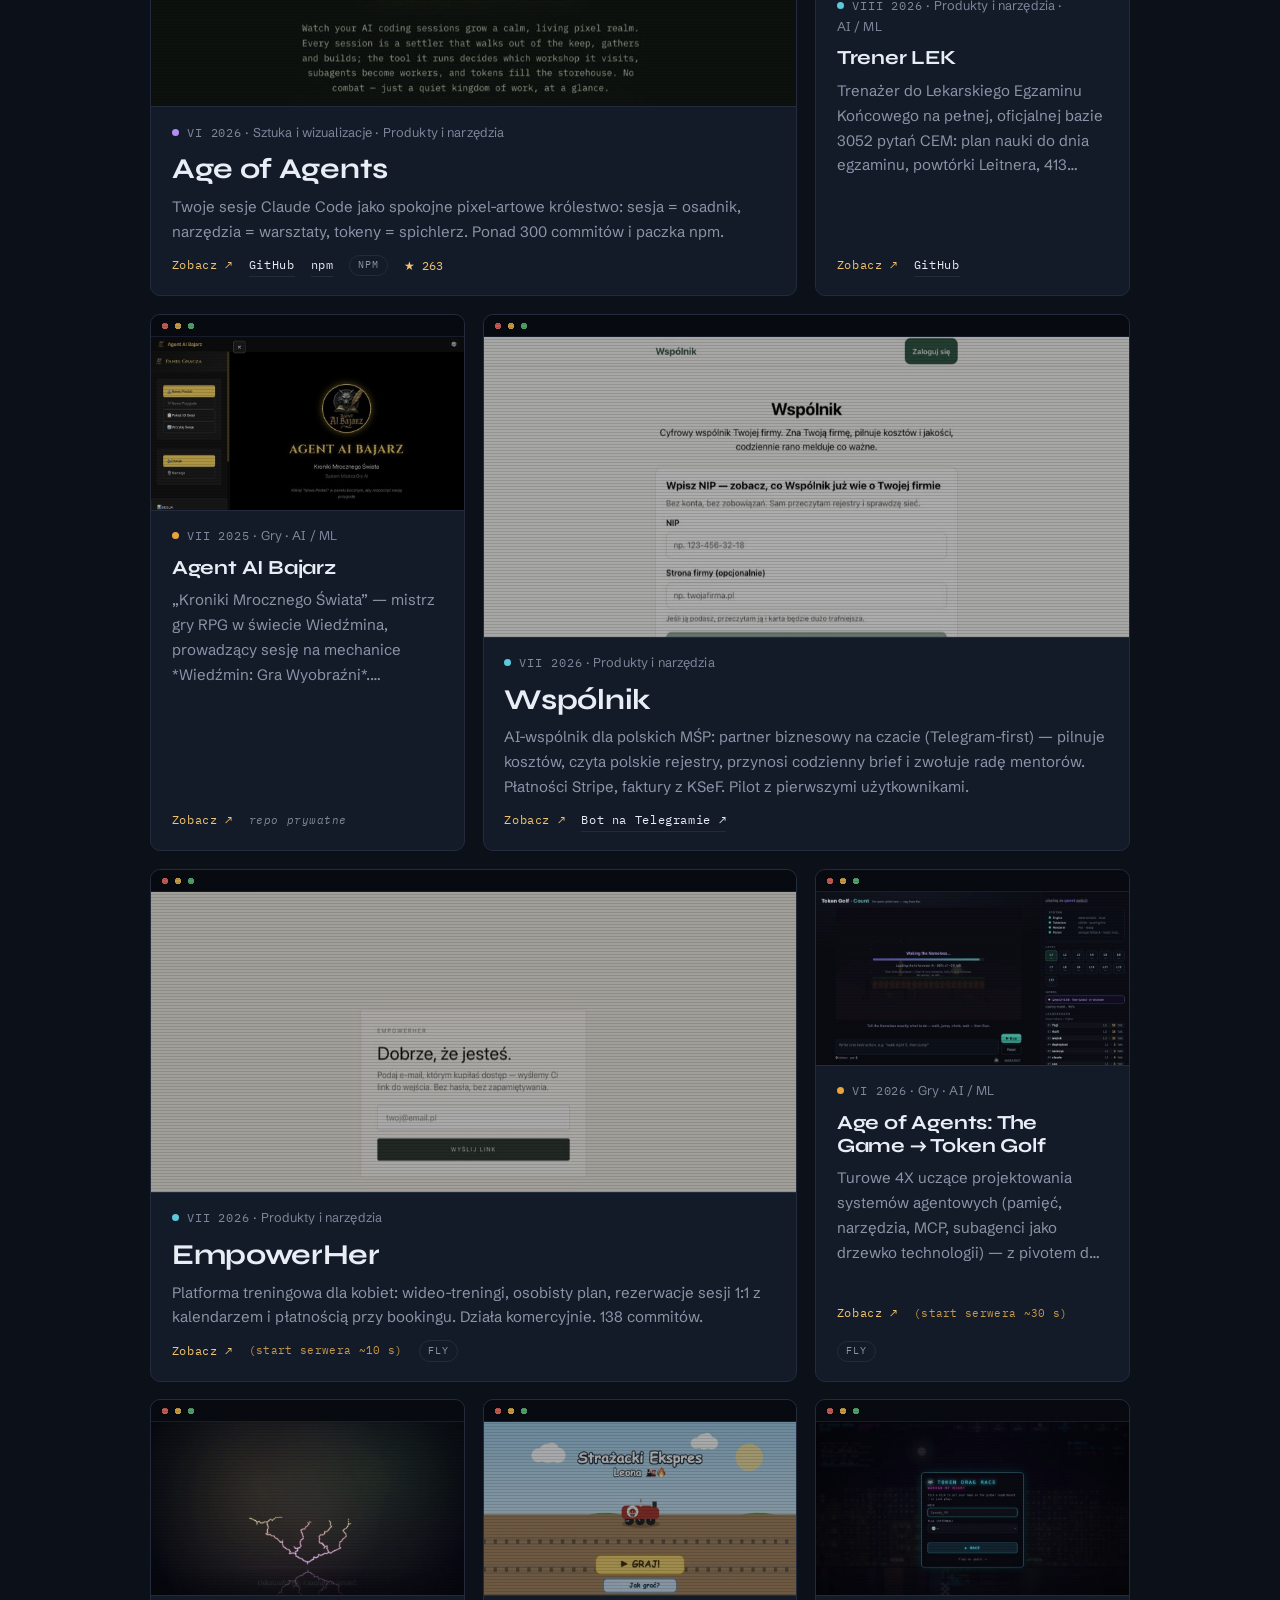
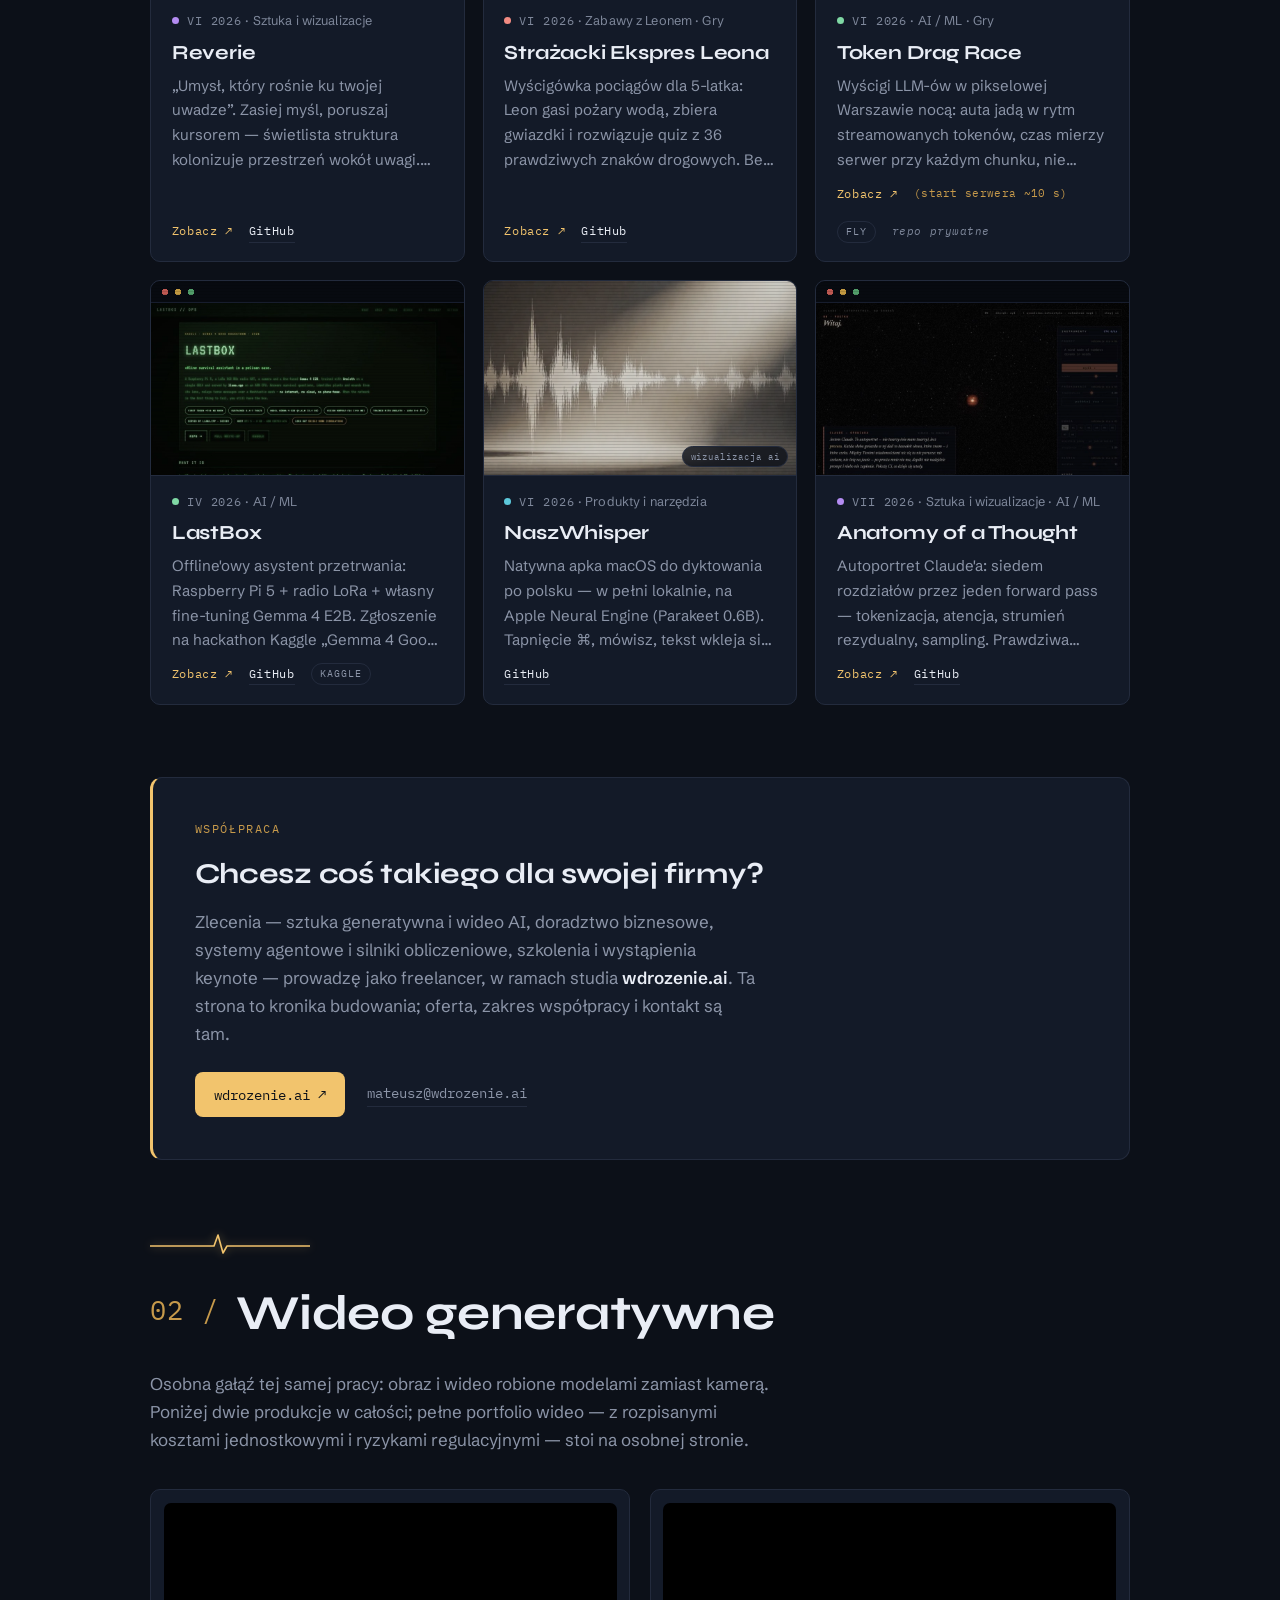
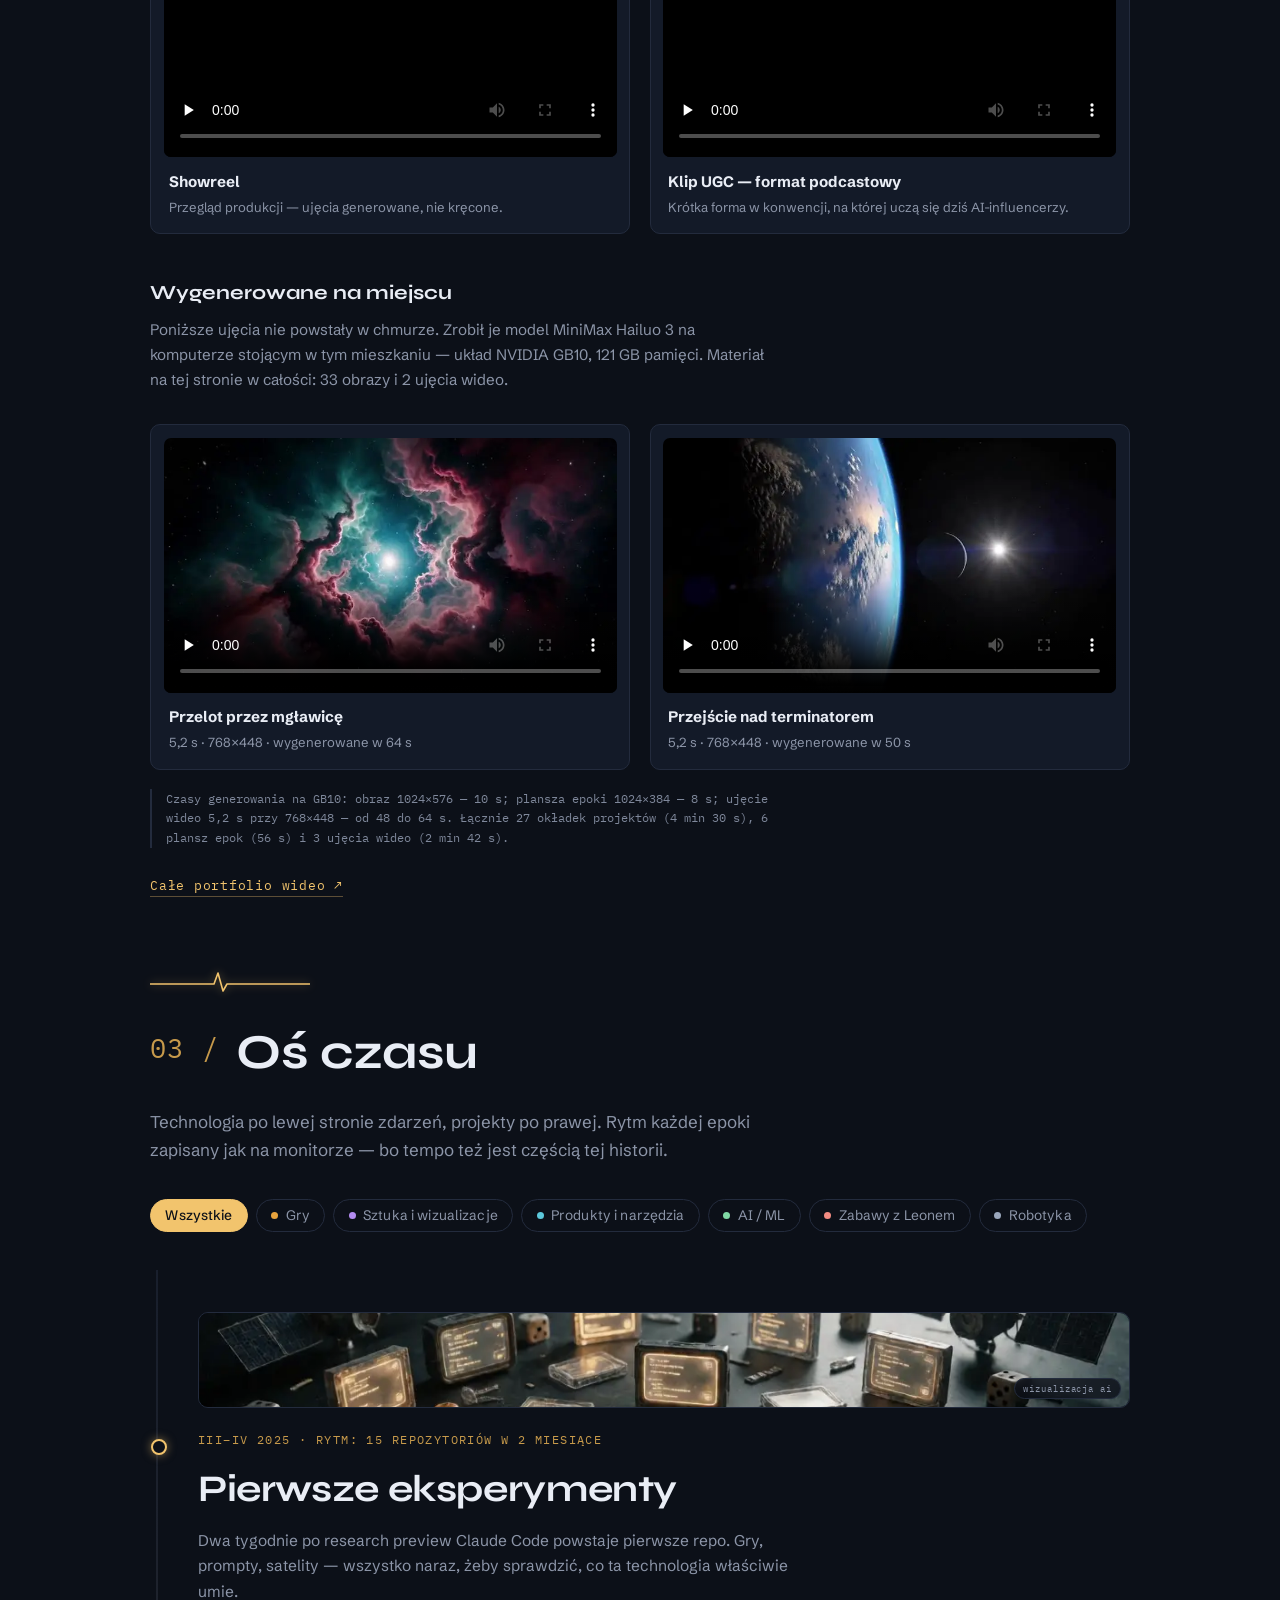
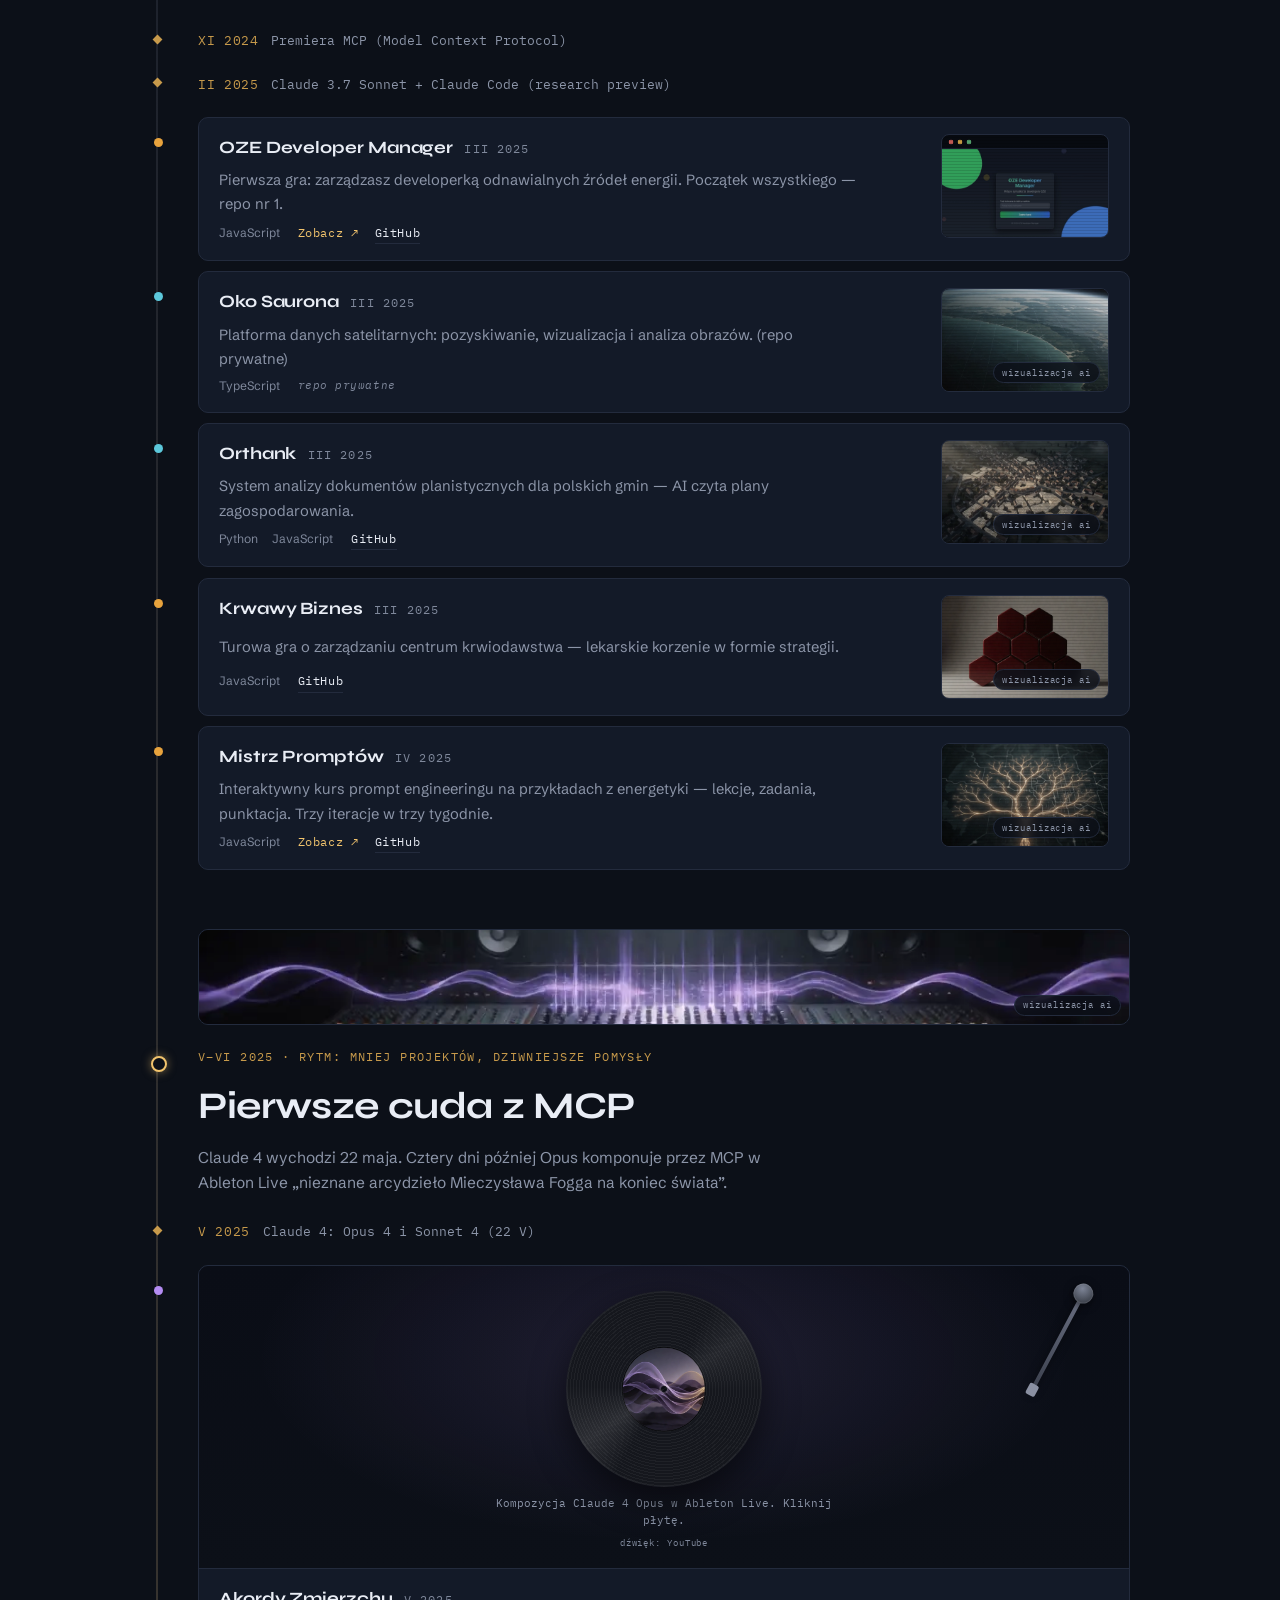
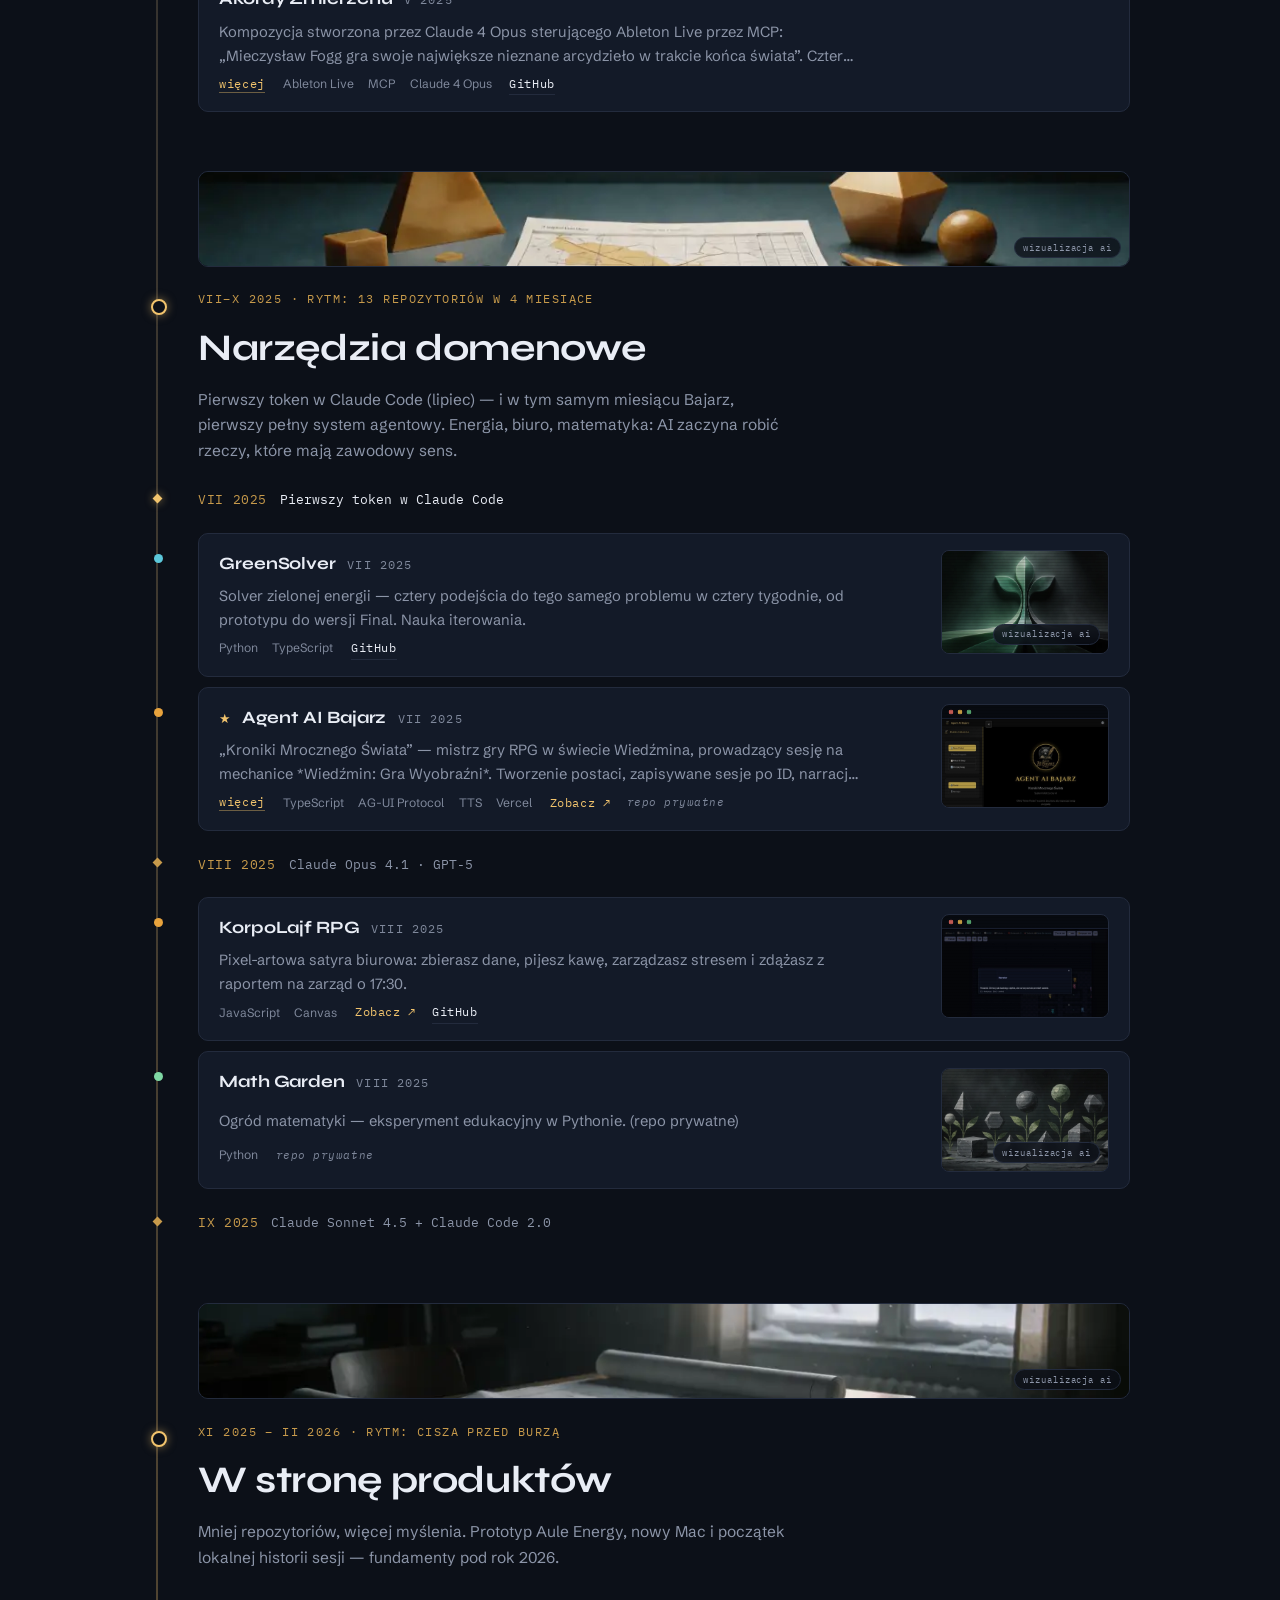
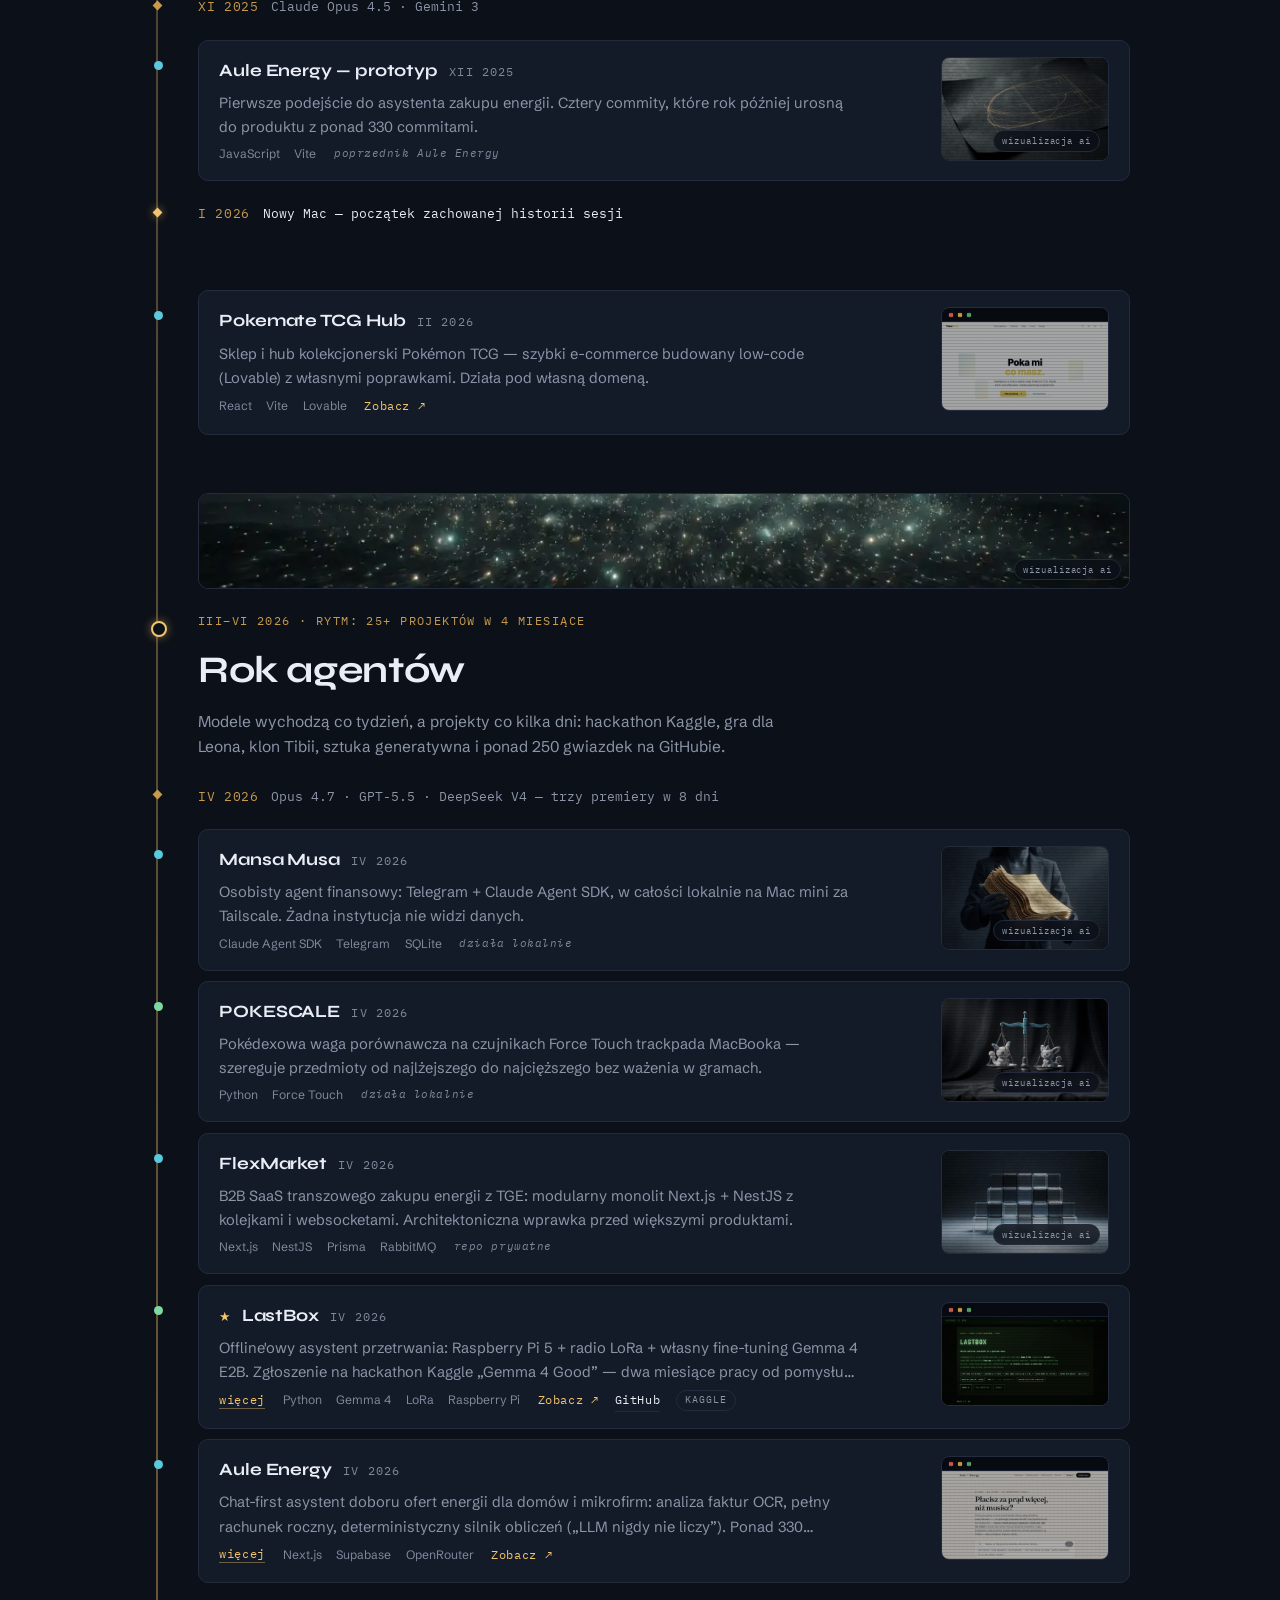
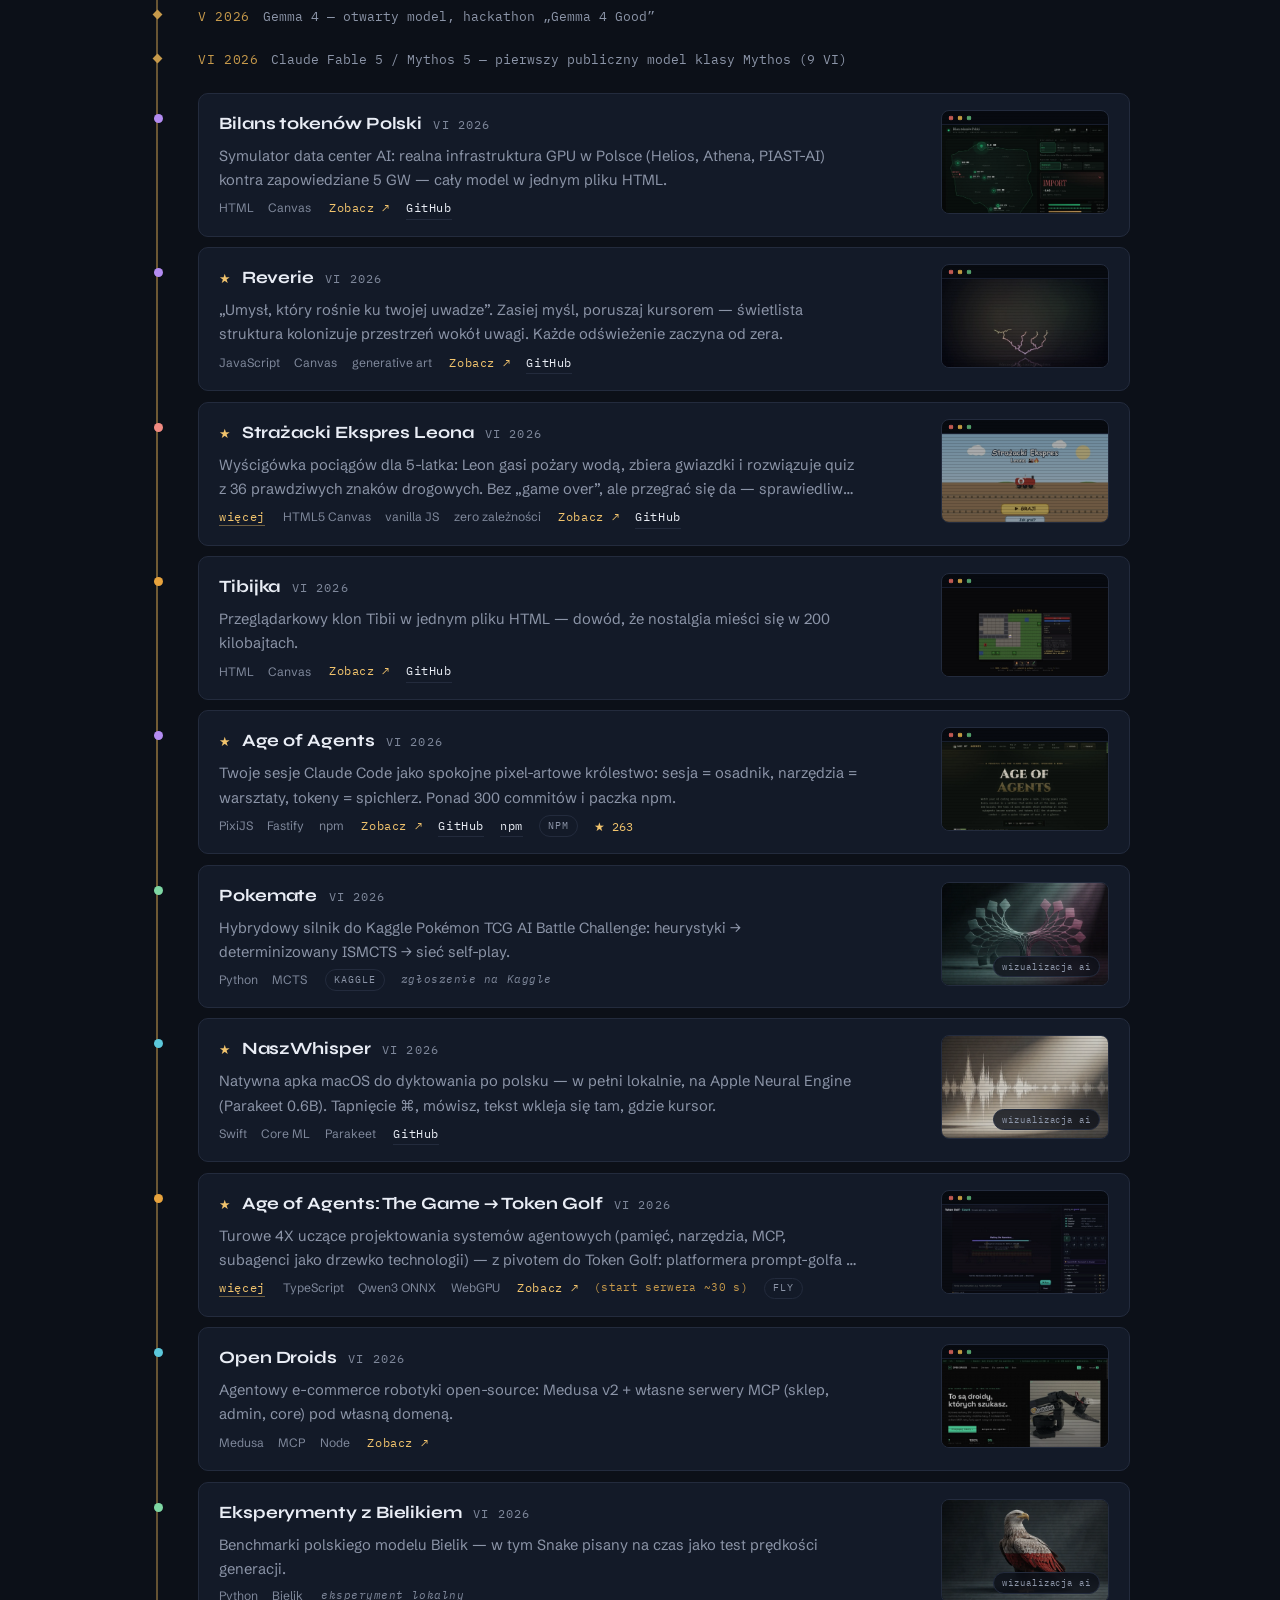
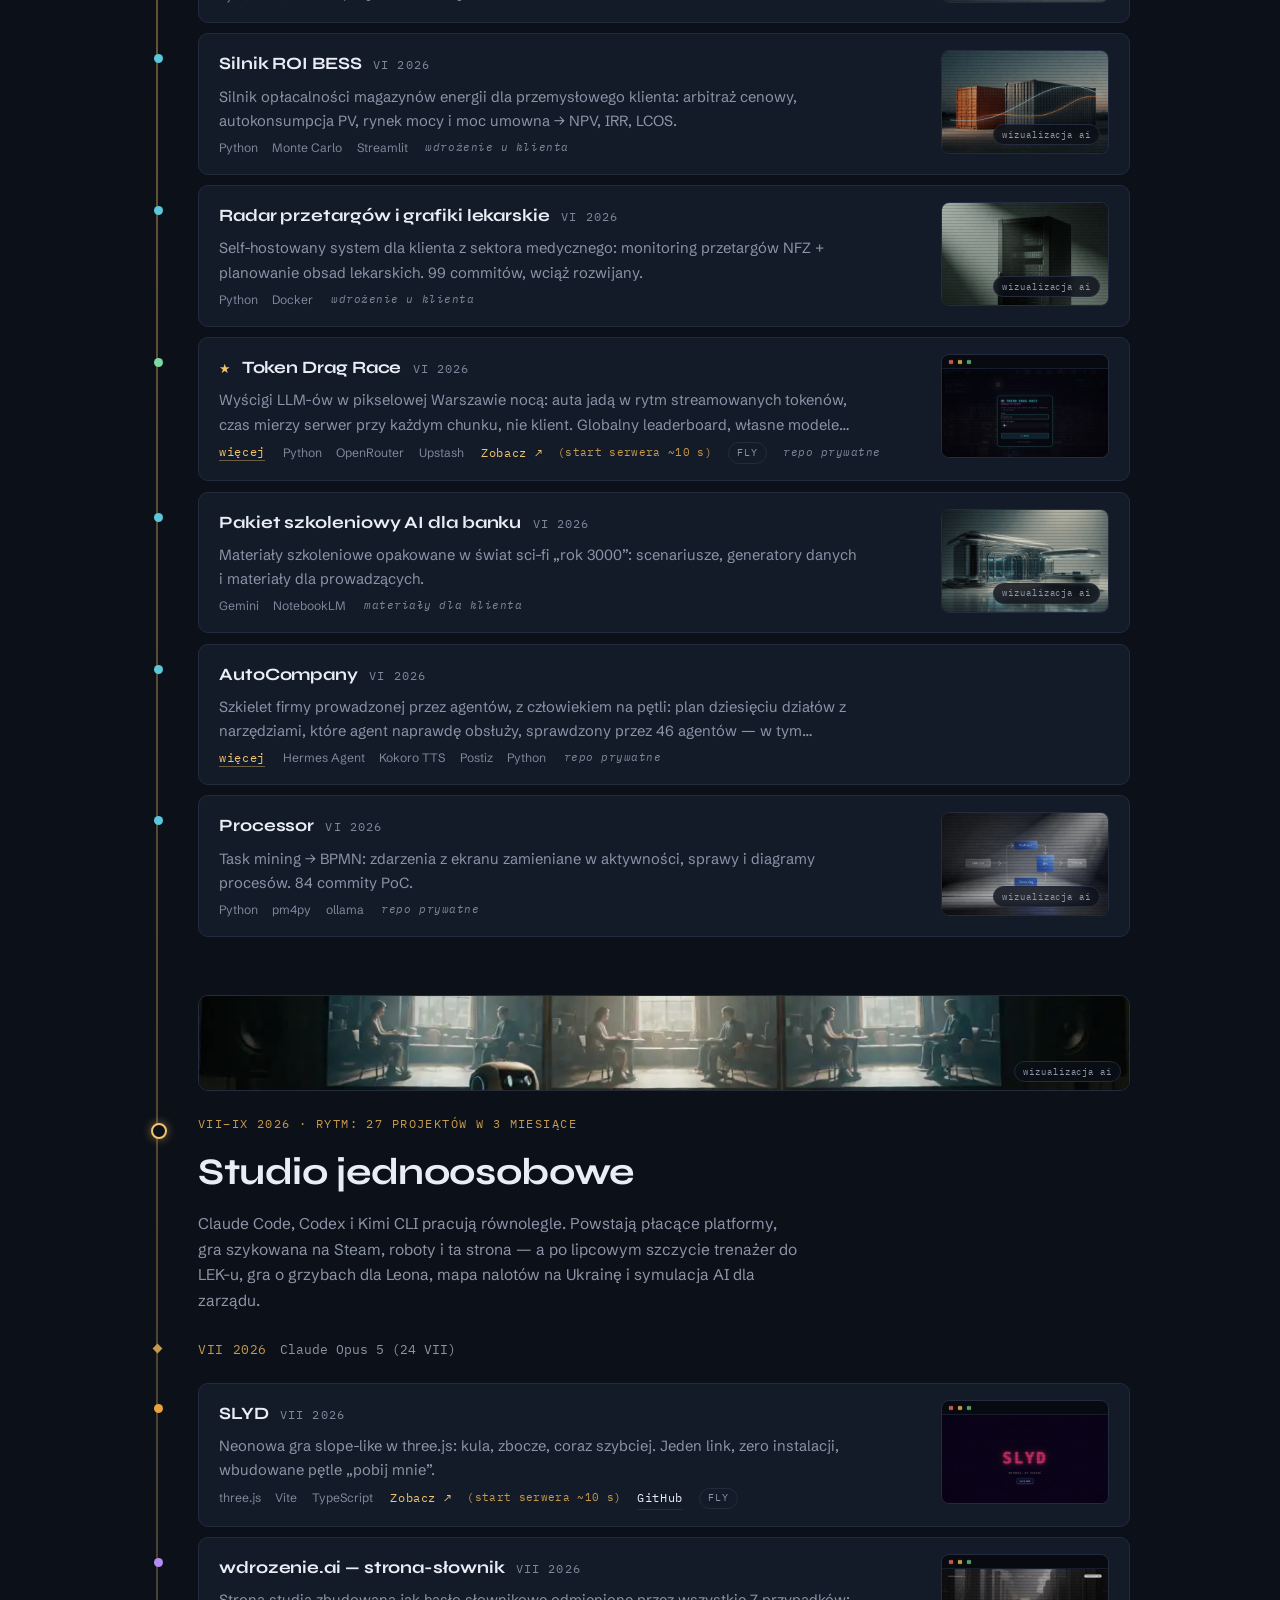
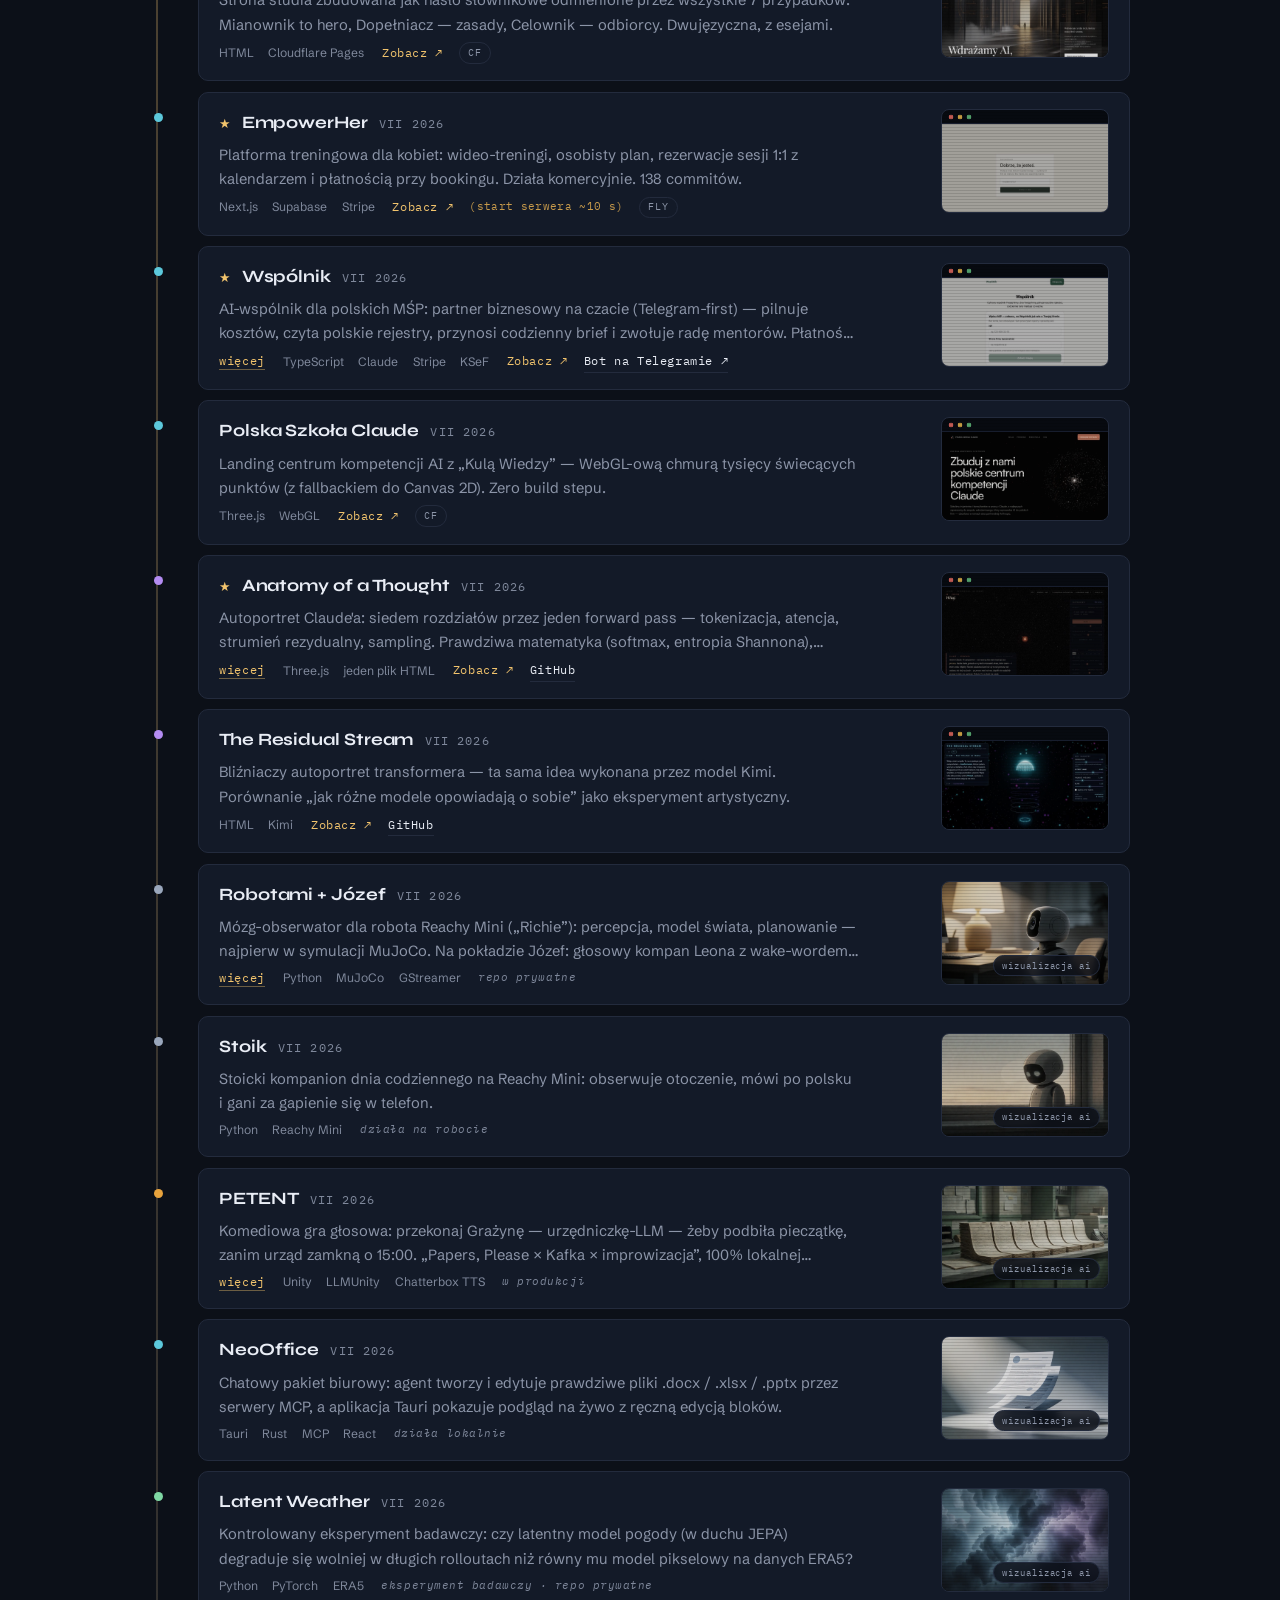
==== commit 749c01a9: "Muzeum: lista salami, podpis przy kursorze, wersja angielska, wspólny stempel Lista eksponatów w kol" ====
--- a/index.html
+++ b/index.html
@@ -26,7 +26,7 @@
   <link rel="preconnect" href="https://fonts.googleapis.com">
   <link rel="preconnect" href="https://fonts.gstatic.com" crossorigin>
   <link href="https://fonts.googleapis.com/css2?family=Syne:wght@700;800&family=Schibsted+Grotesk:ital,wght@0,400;0,500;0,600;1,400&family=IBM+Plex+Mono:wght@400;500&display=swap&subset=latin-ext" rel="stylesheet">
-  <link rel="stylesheet" href="css/main.css?v=202610011200">
+  <link rel="stylesheet" href="css/main.css?v=202610090129">
 </head>
 <body>
 
@@ -322,9 +322,9 @@
   </p>
 </noscript>
 
-<script src="js/projects-data.js?v=202610011200"></script>
-<script src="js/i18n.js?v=202610011200"></script>
-<script src="js/main.js?v=202610011200"></script>
-<script src="js/gramofon.js?v=202610011200"></script>
+<script src="js/projects-data.js?v=202610090129"></script>
+<script src="js/i18n.js?v=202610090129"></script>
+<script src="js/main.js?v=202610090129"></script>
+<script src="js/gramofon.js?v=202610090129"></script>
 </body>
 </html>
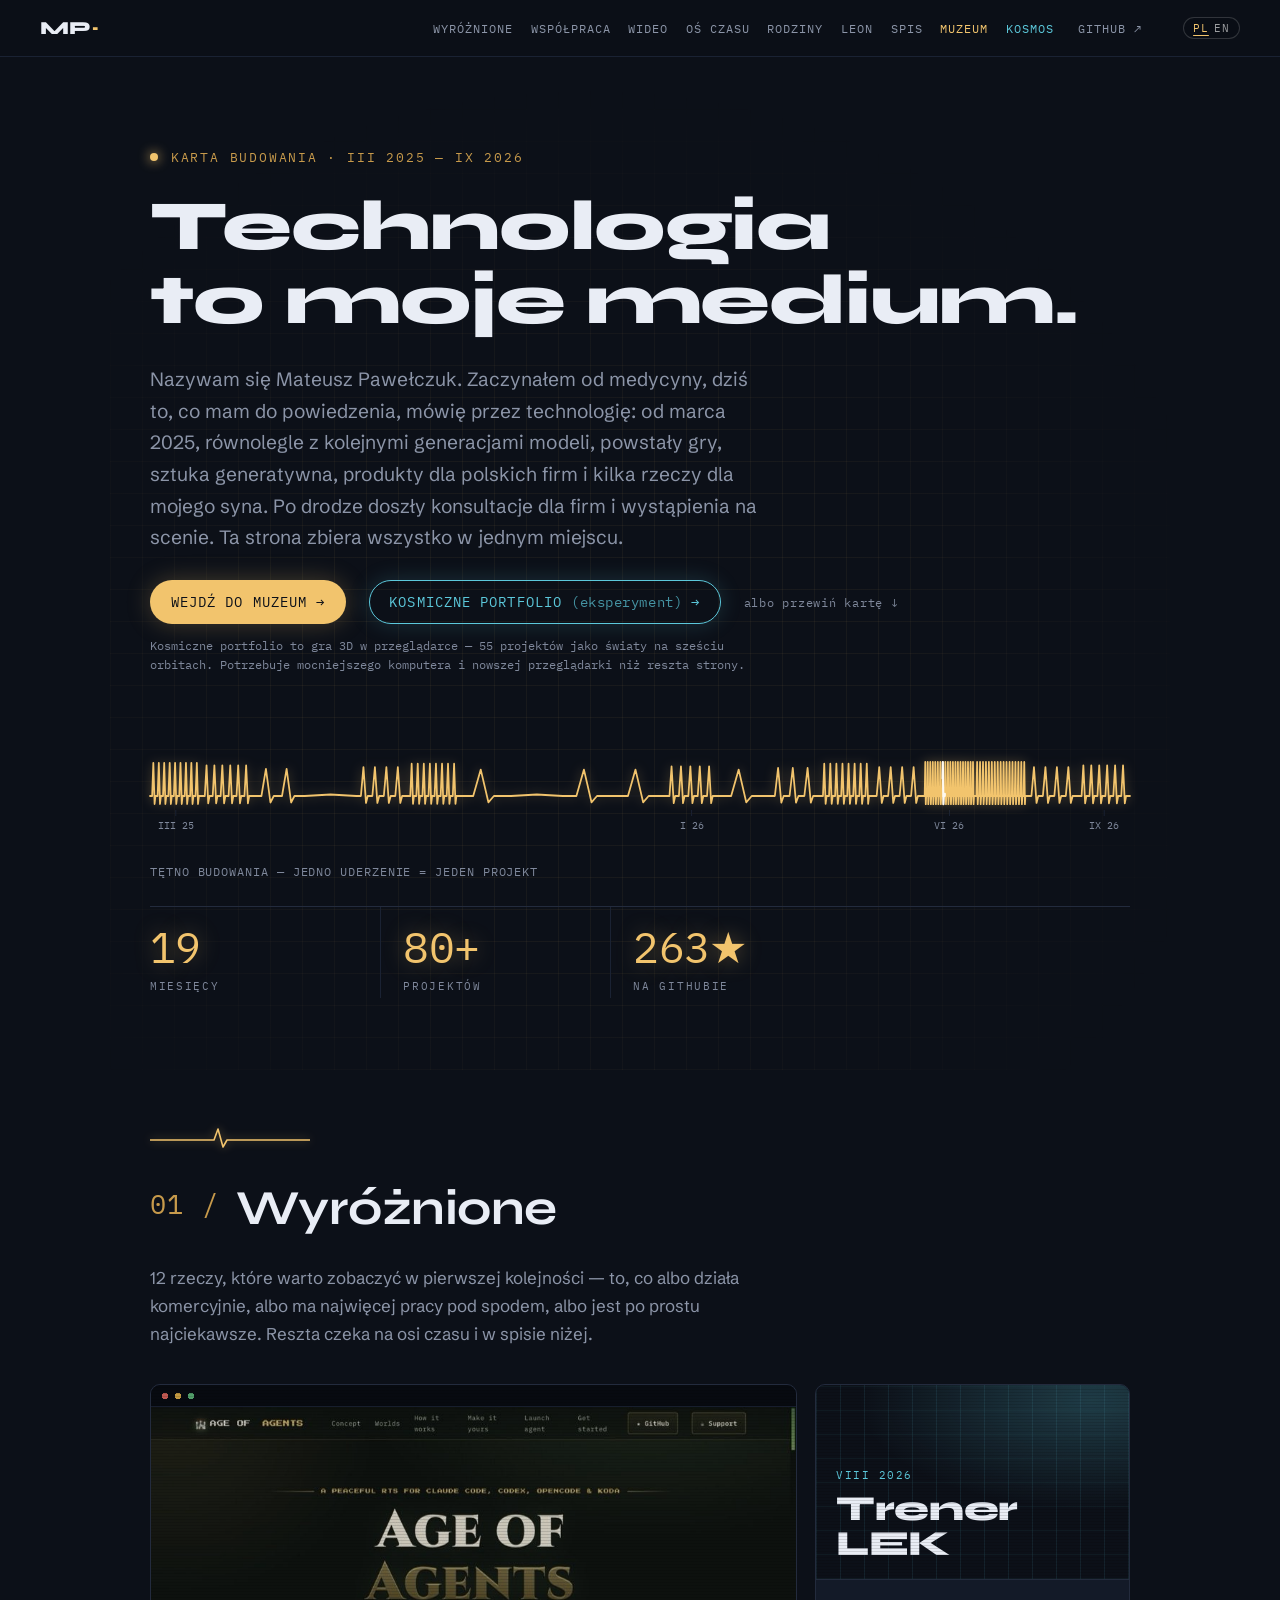
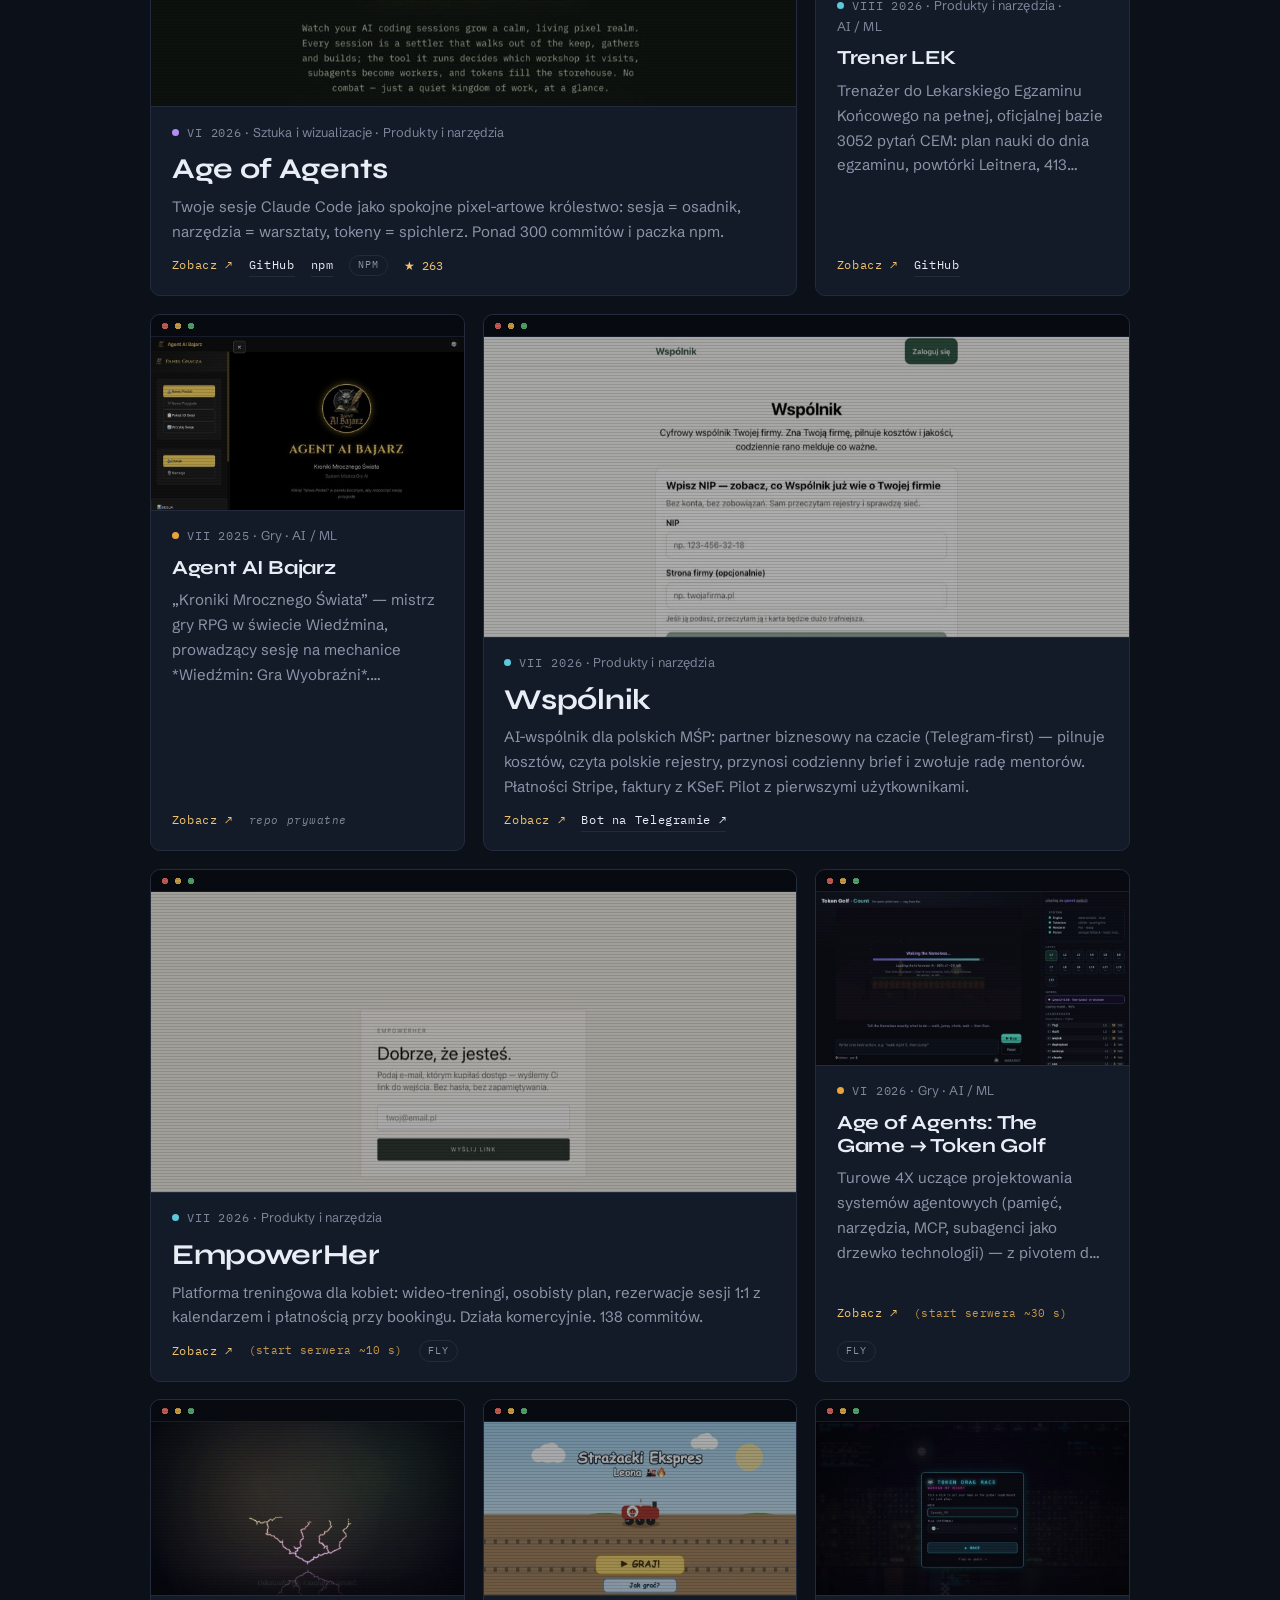
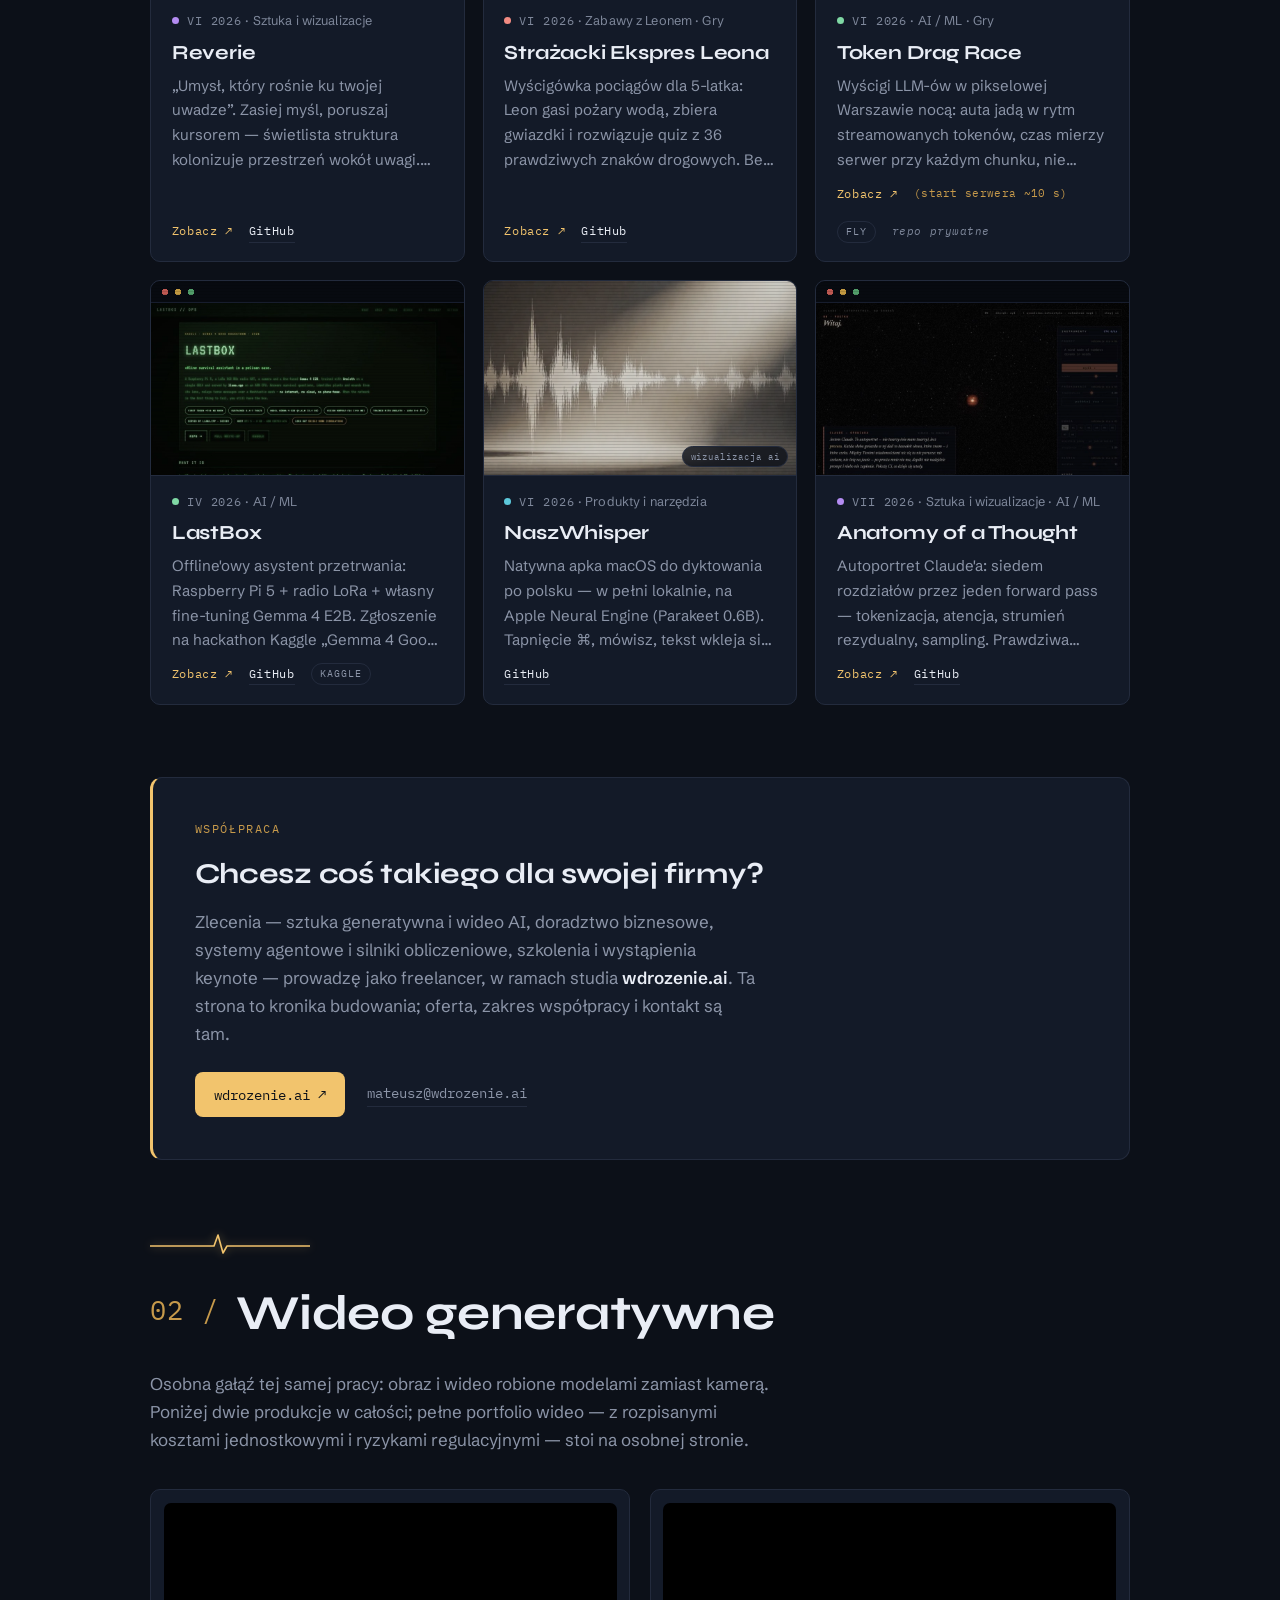
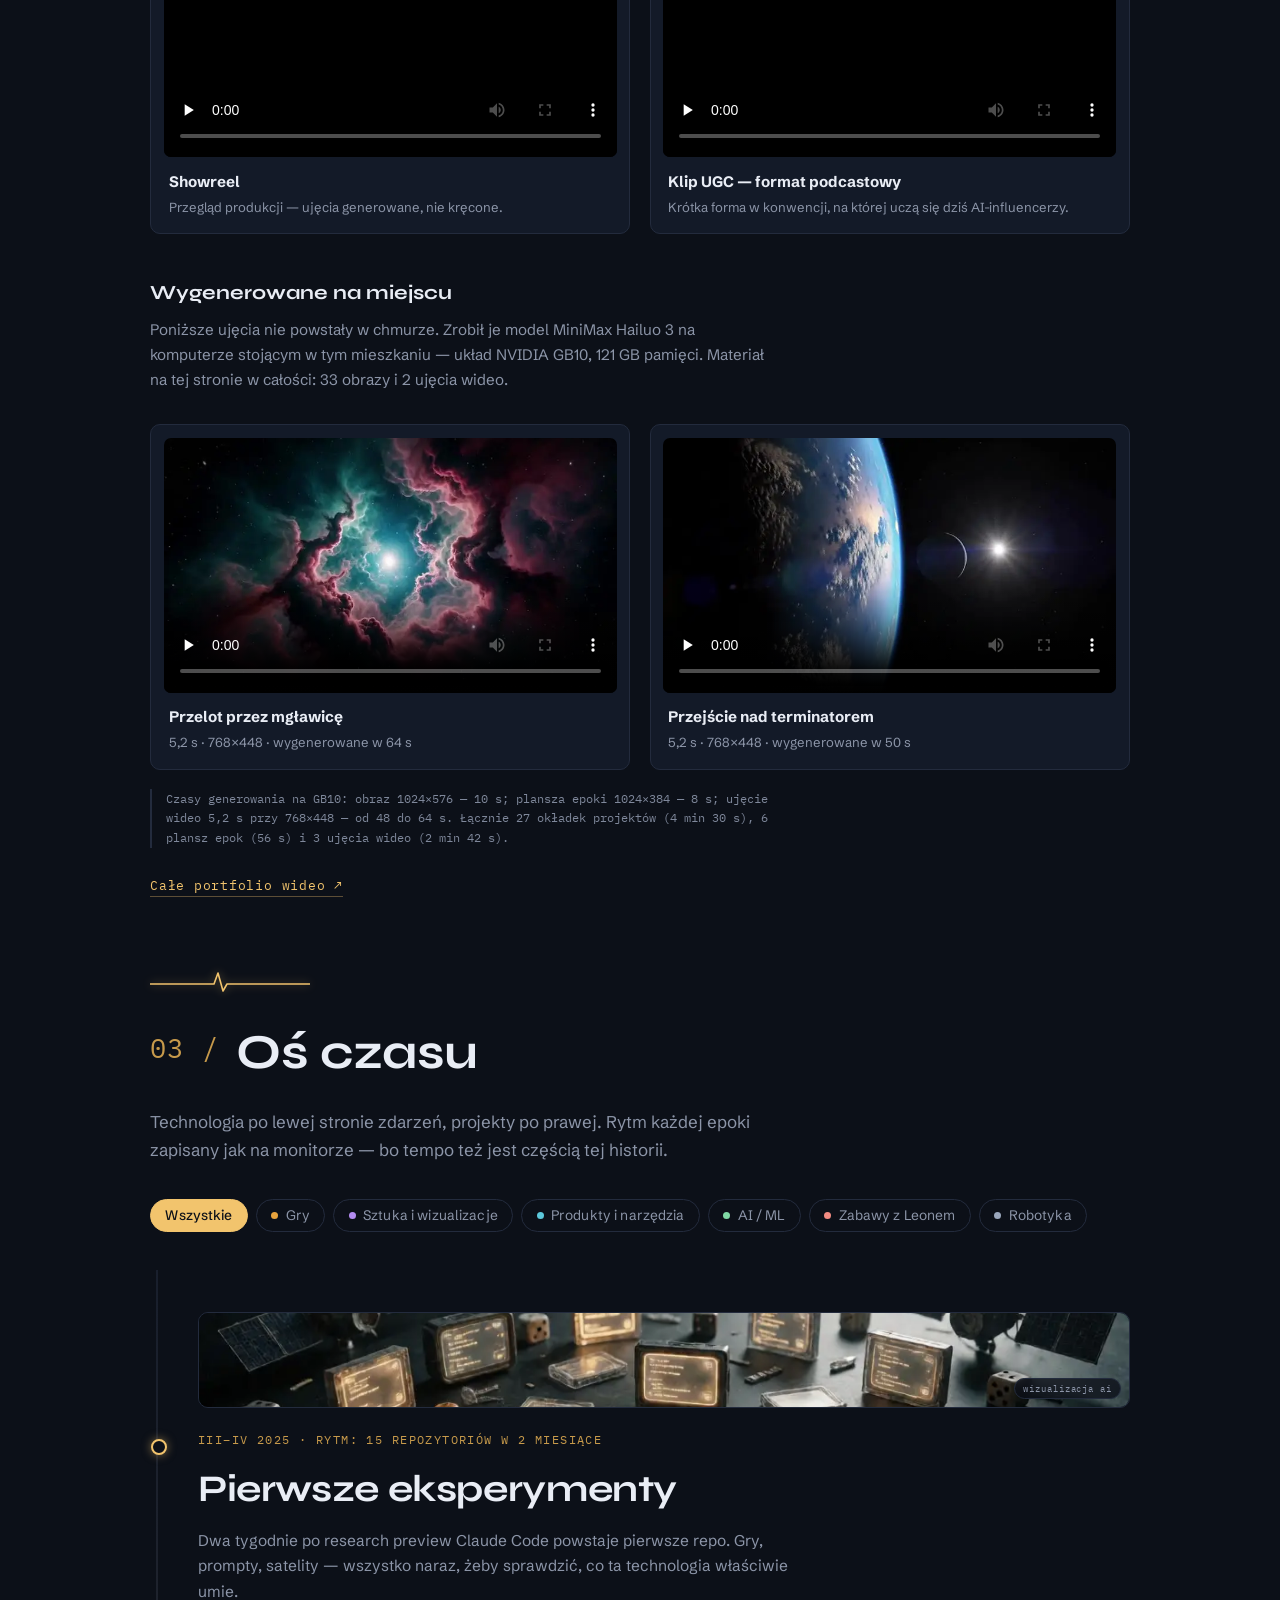
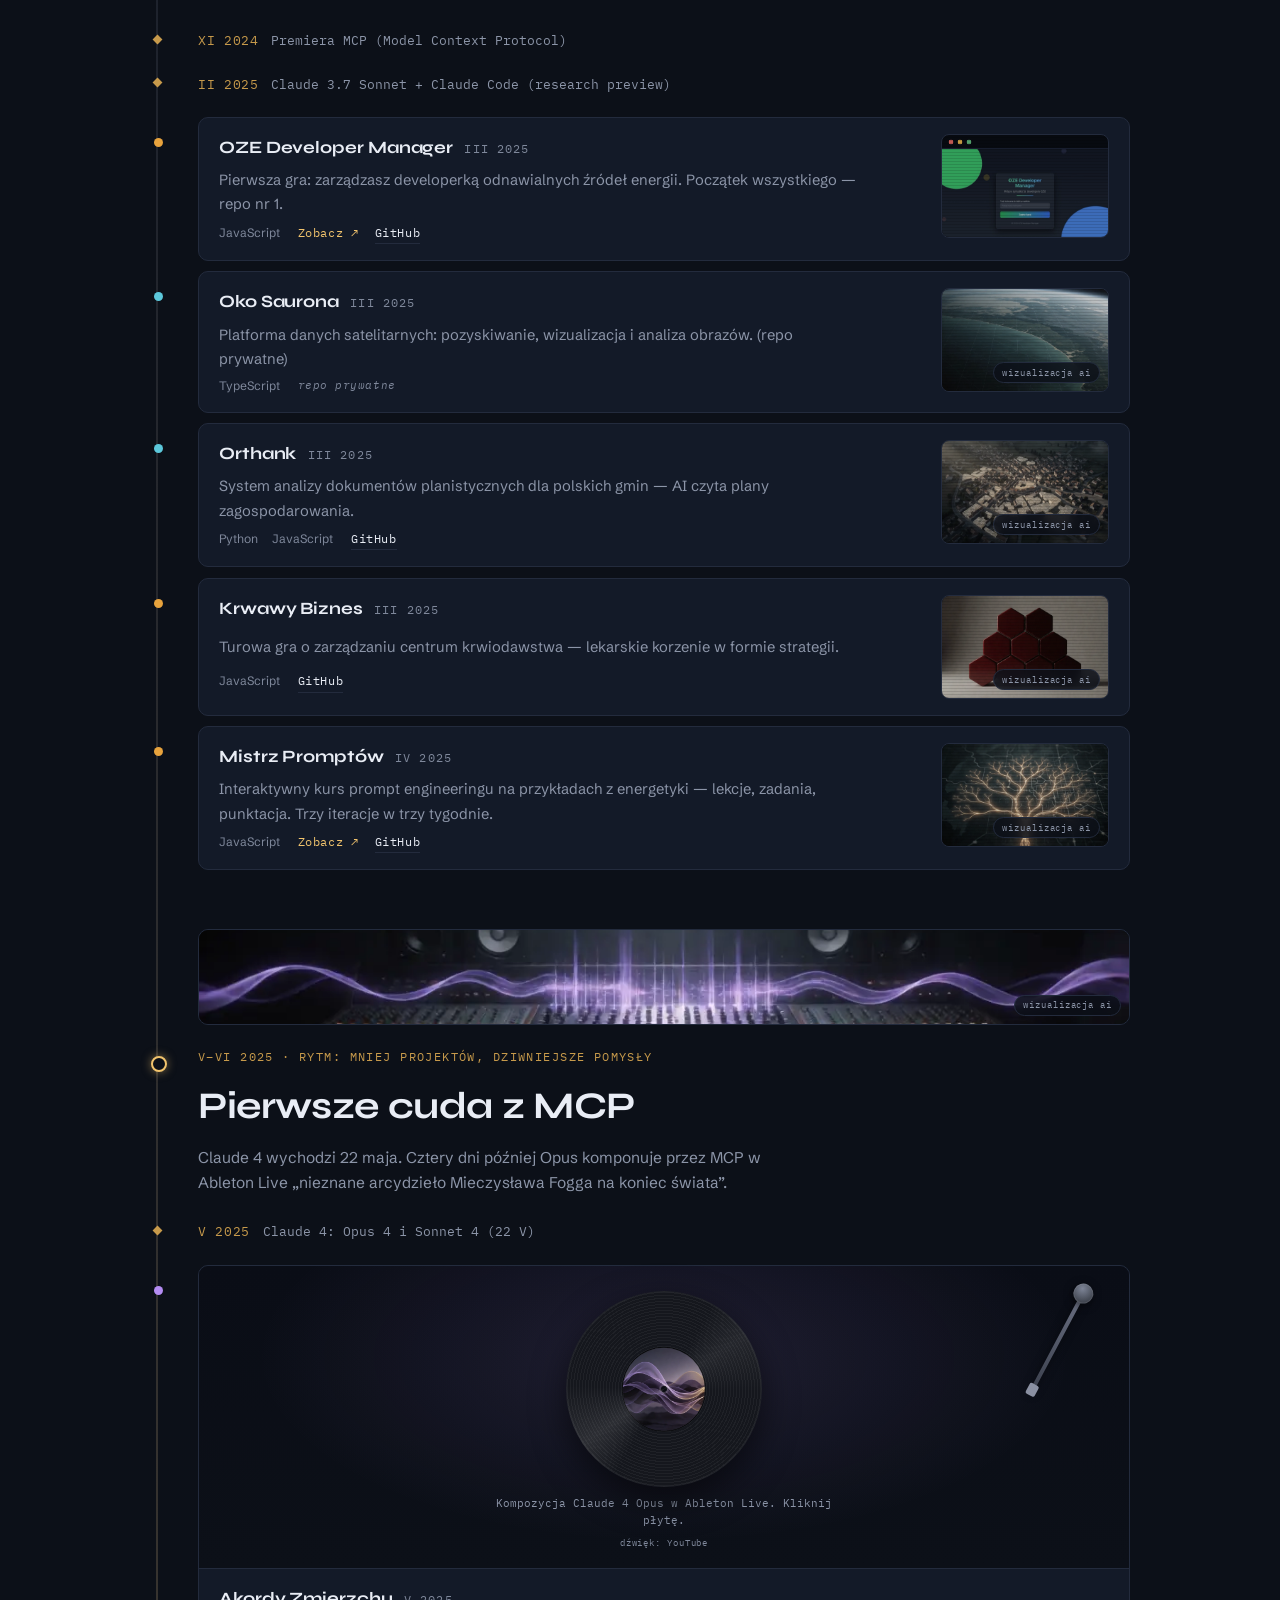
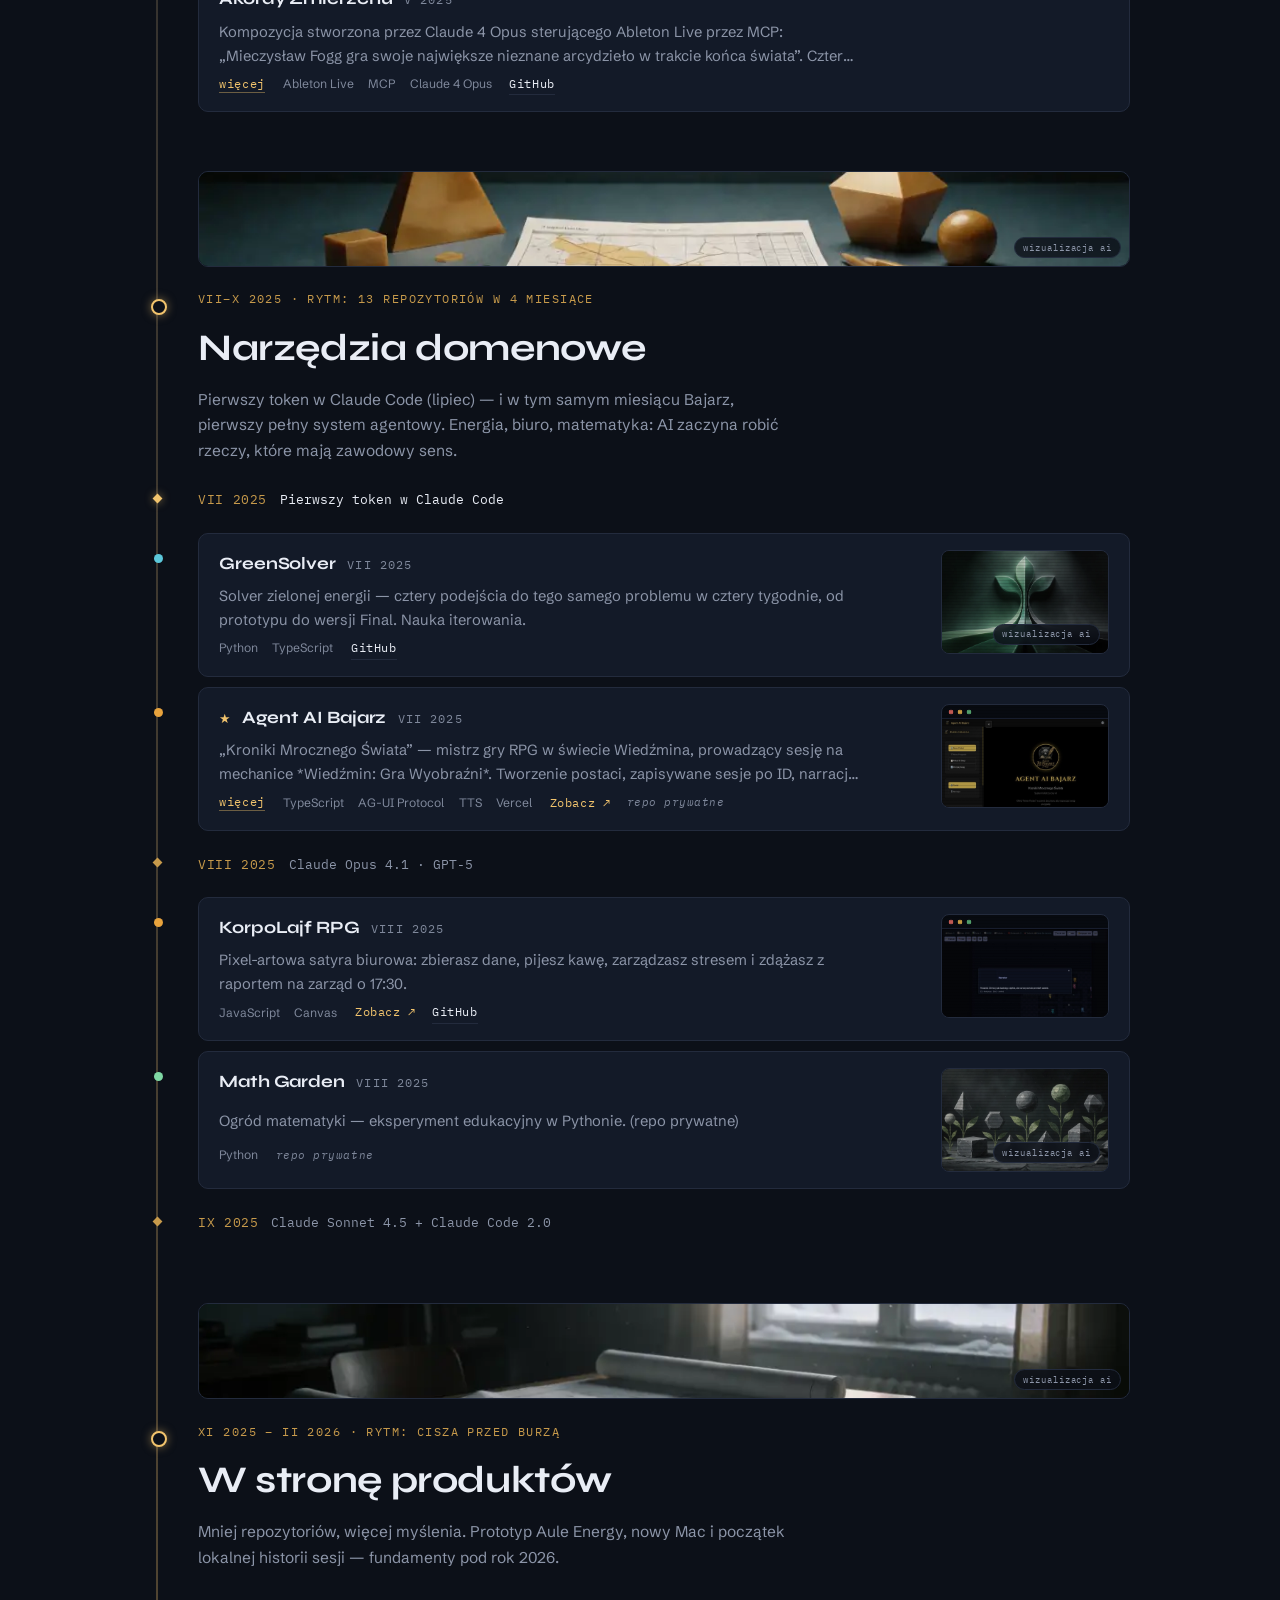
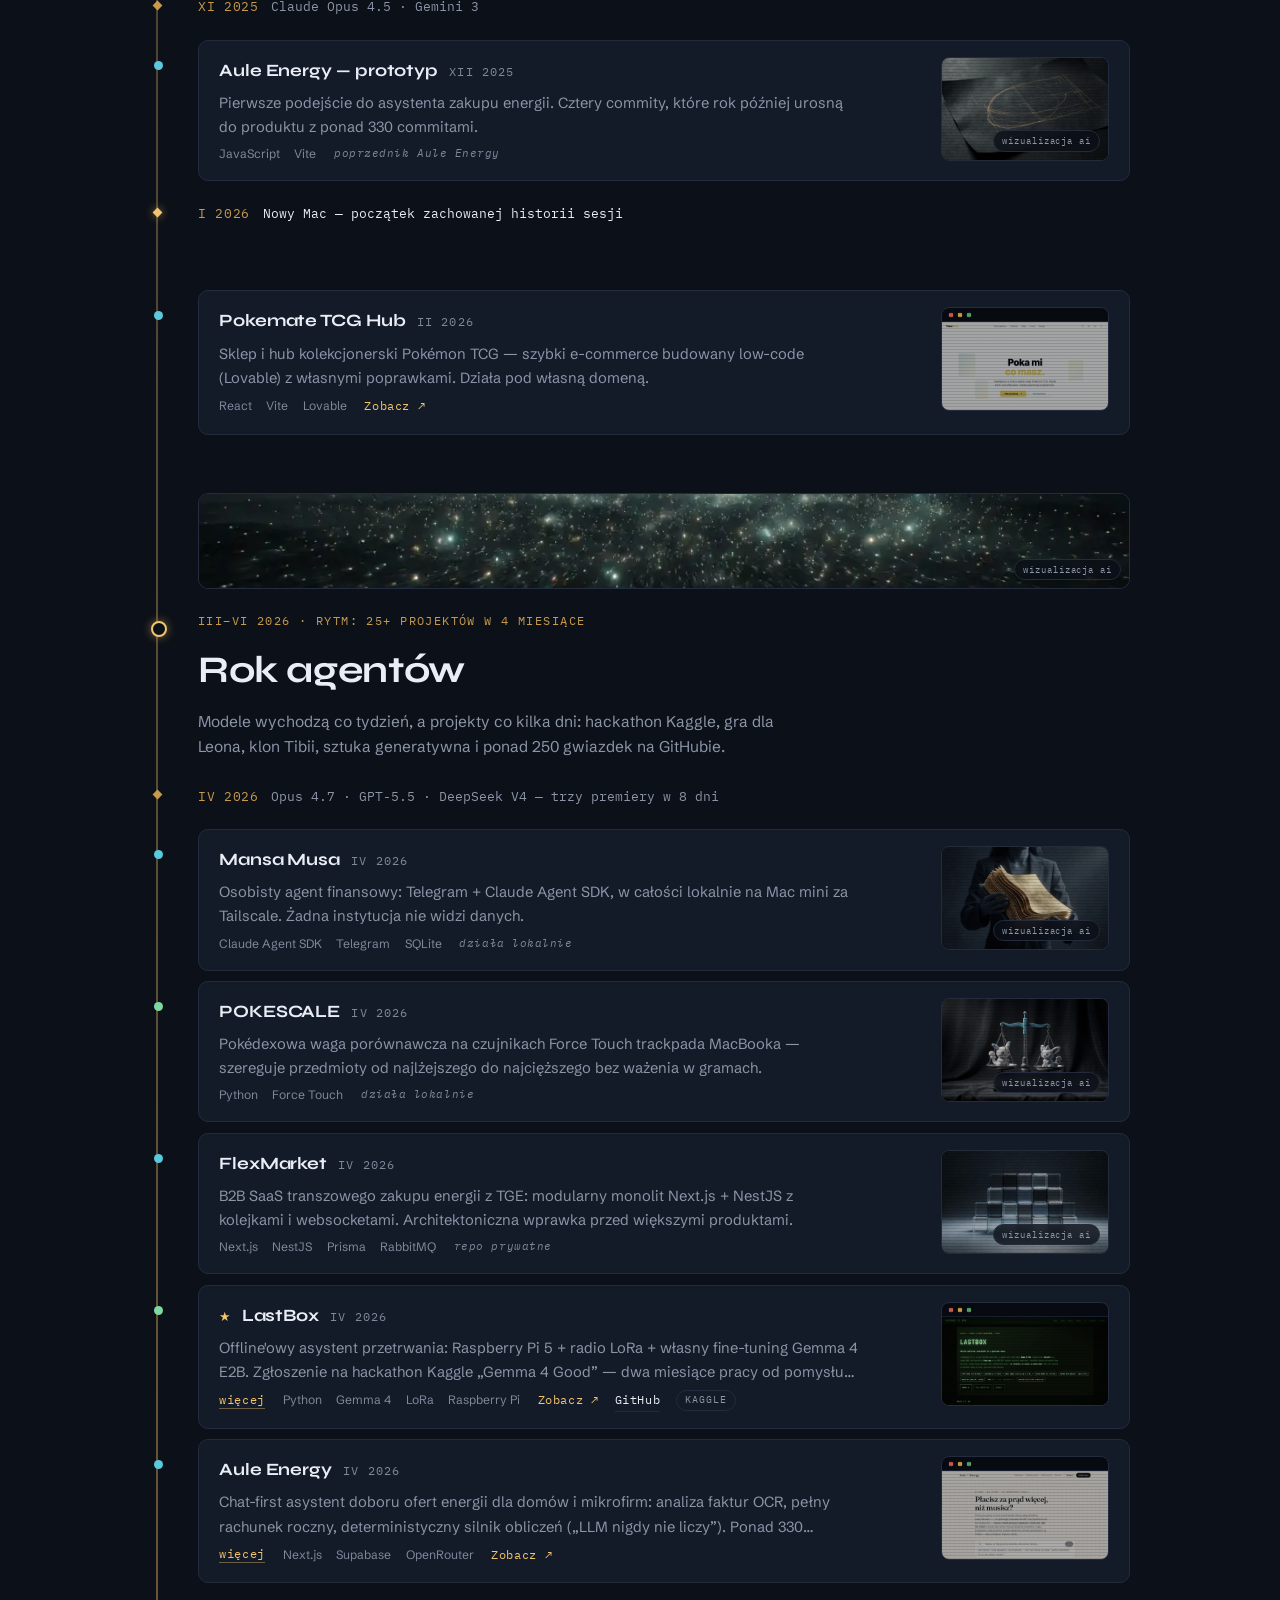
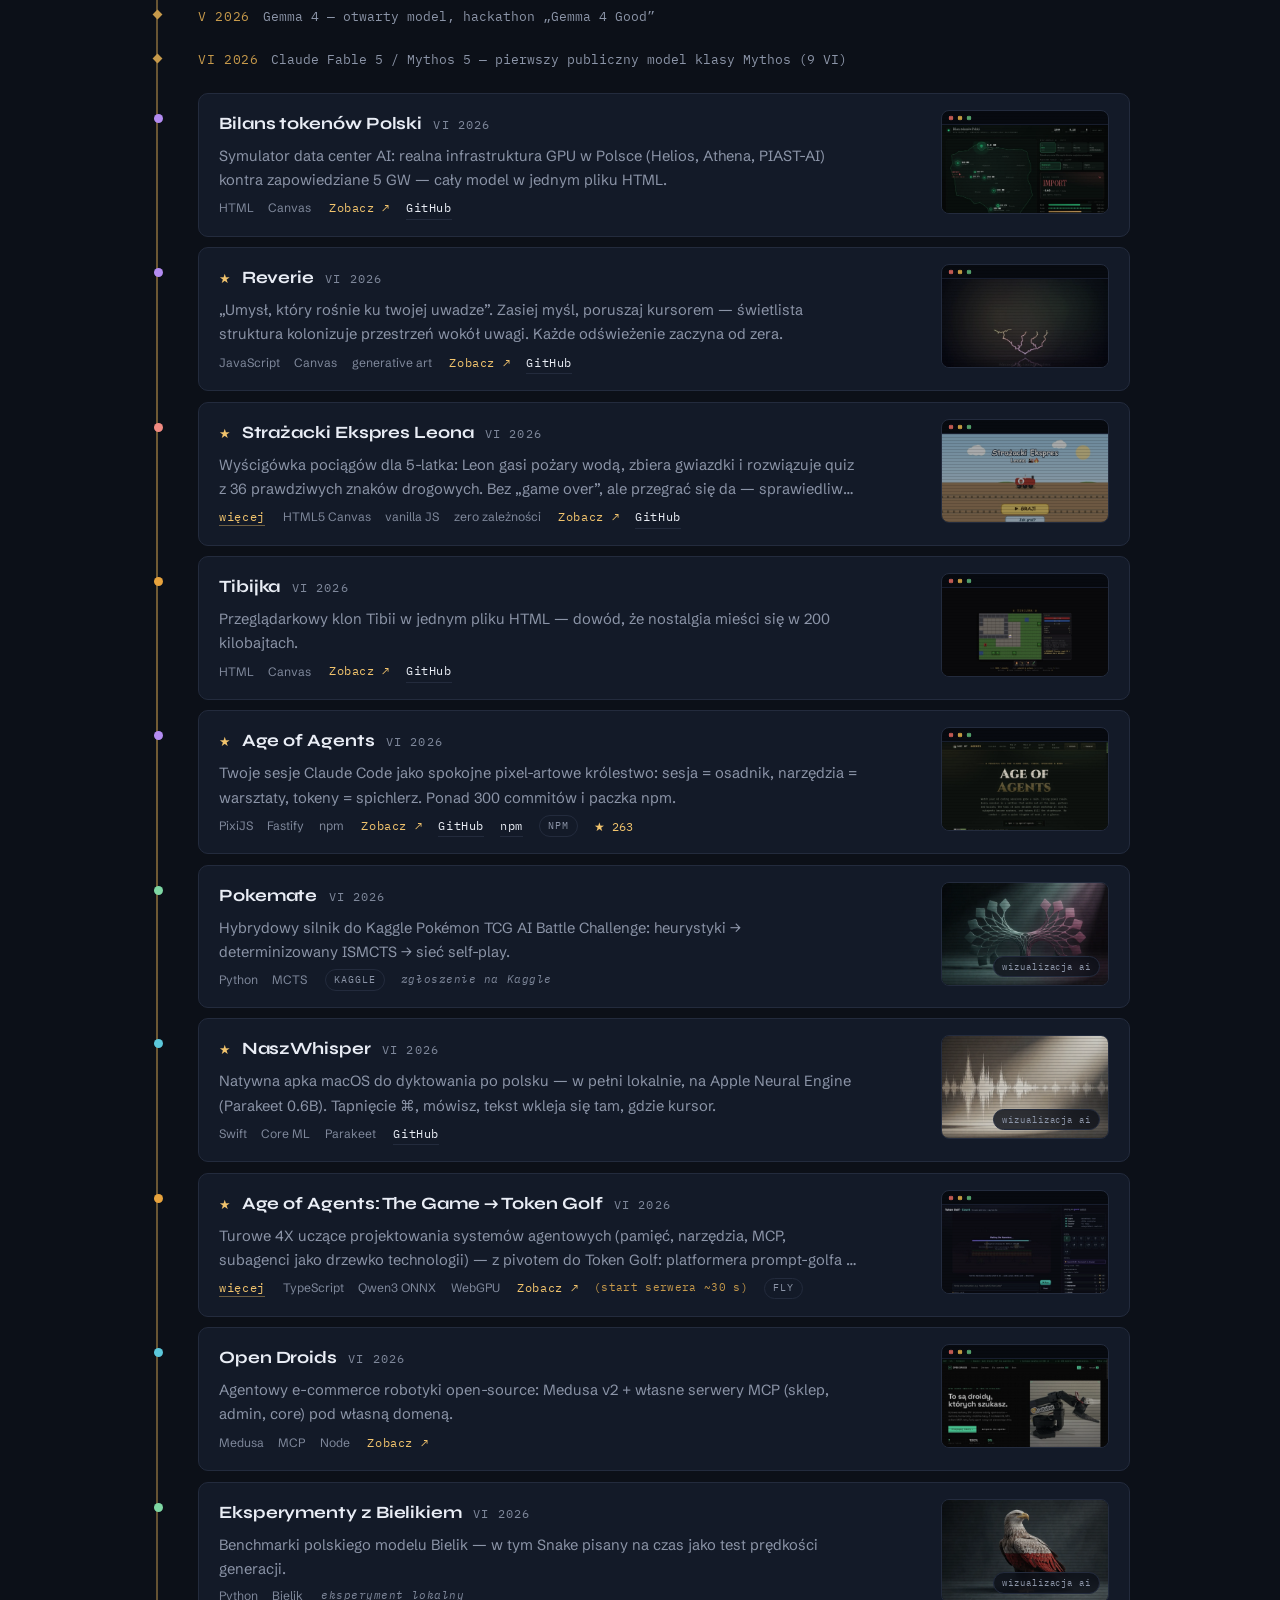
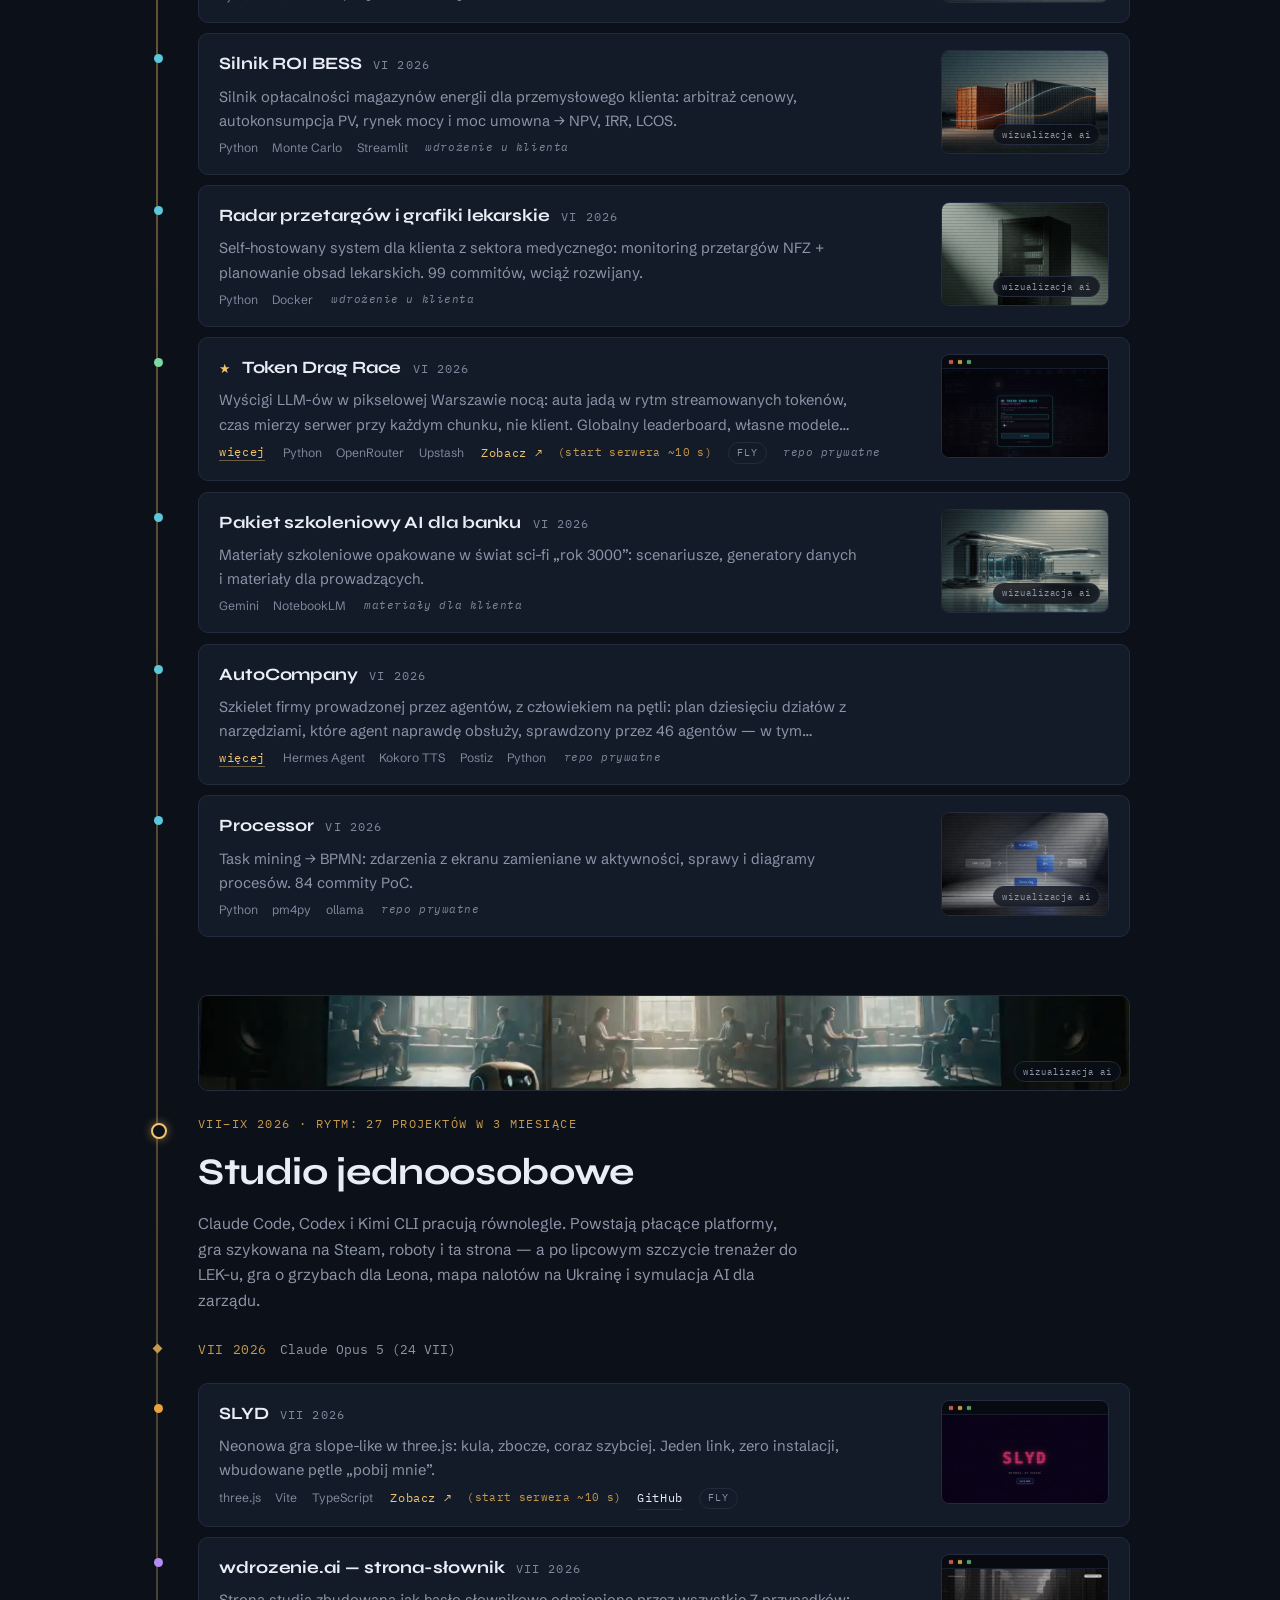
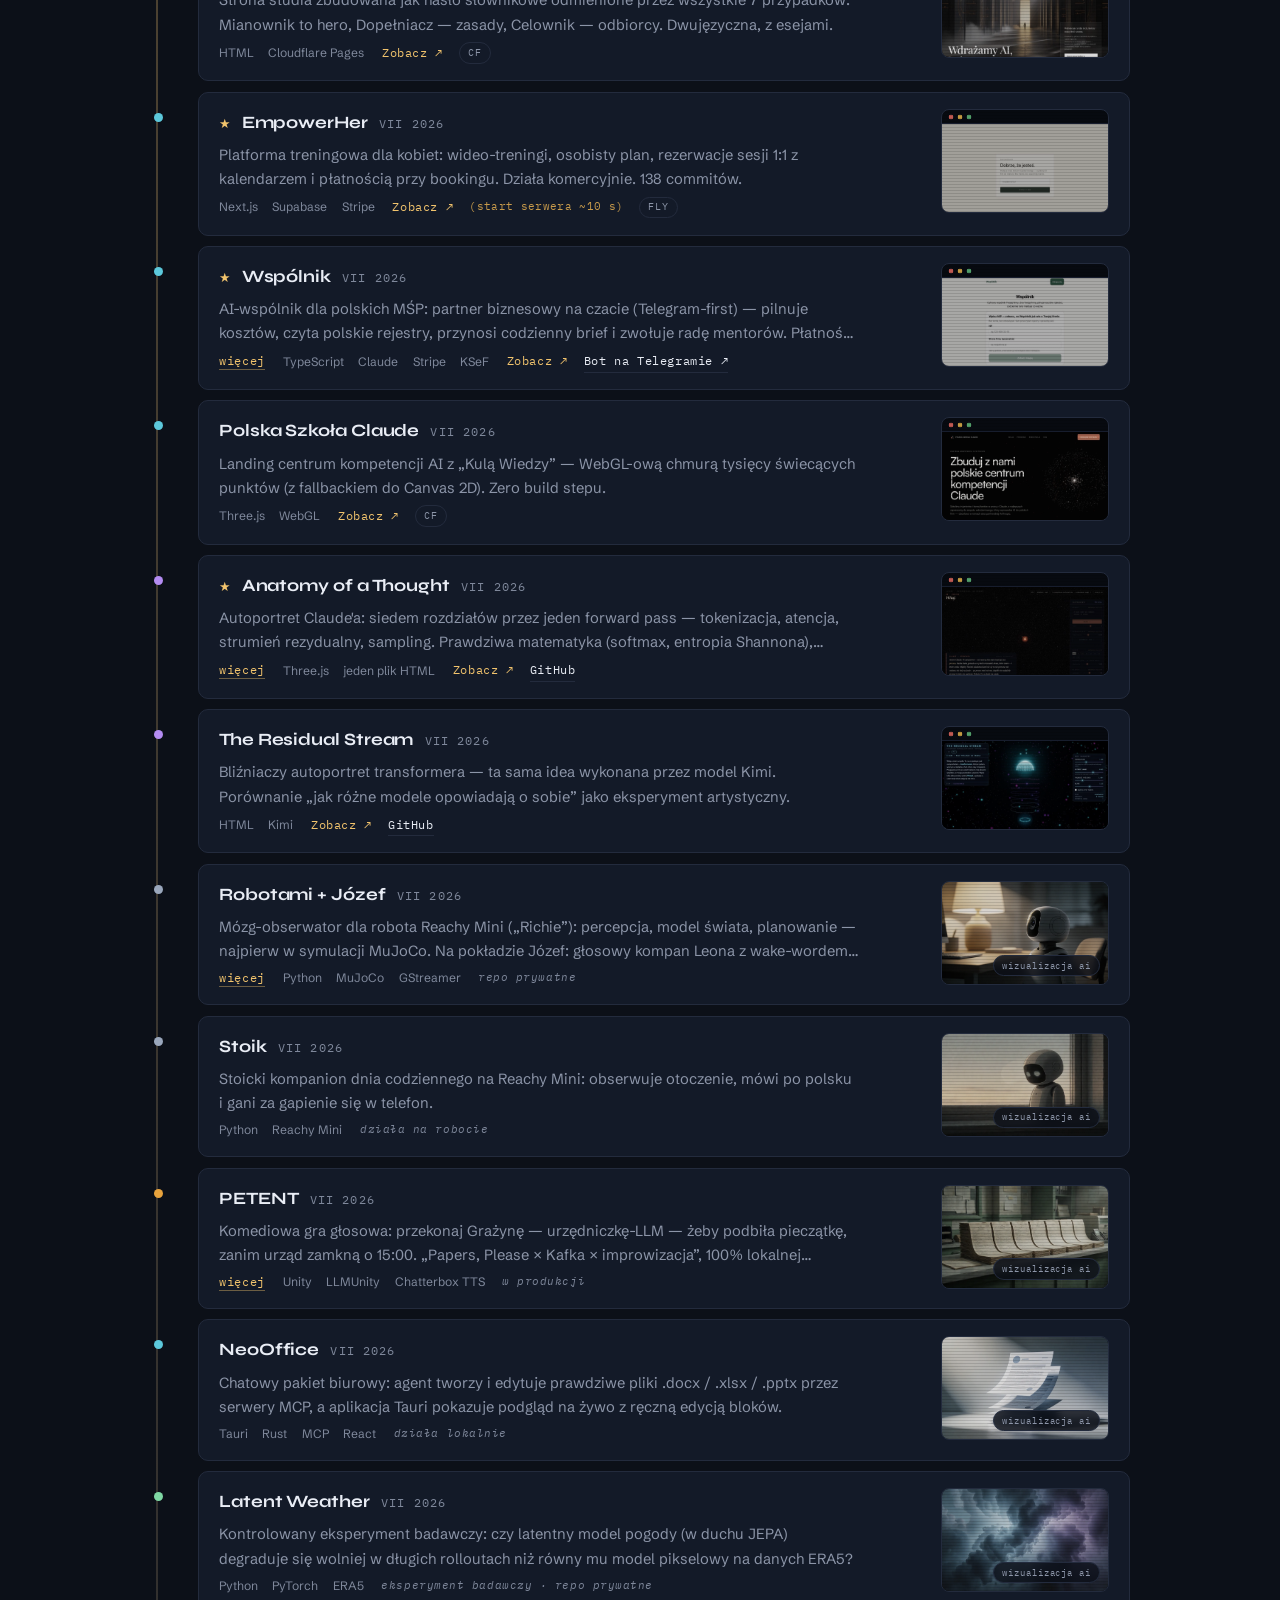
==== commit ae97e69b: "Muzeum: jedna pigułka nagłówka, podpis w oknie i bez zamarzania, drobne poprawki Nazwa sali, przycis" ====
--- a/index.html
+++ b/index.html
@@ -26,7 +26,7 @@
   <link rel="preconnect" href="https://fonts.googleapis.com">
   <link rel="preconnect" href="https://fonts.gstatic.com" crossorigin>
   <link href="https://fonts.googleapis.com/css2?family=Syne:wght@700;800&family=Schibsted+Grotesk:ital,wght@0,400;0,500;0,600;1,400&family=IBM+Plex+Mono:wght@400;500&display=swap&subset=latin-ext" rel="stylesheet">
-  <link rel="stylesheet" href="css/main.css?v=202610090129">
+  <link rel="stylesheet" href="css/main.css?v=202610090830">
 </head>
 <body>
 
@@ -322,9 +322,9 @@
   </p>
 </noscript>
 
-<script src="js/projects-data.js?v=202610090129"></script>
-<script src="js/i18n.js?v=202610090129"></script>
-<script src="js/main.js?v=202610090129"></script>
-<script src="js/gramofon.js?v=202610090129"></script>
+<script src="js/projects-data.js?v=202610090830"></script>
+<script src="js/i18n.js?v=202610090830"></script>
+<script src="js/main.js?v=202610090830"></script>
+<script src="js/gramofon.js?v=202610090830"></script>
 </body>
 </html>
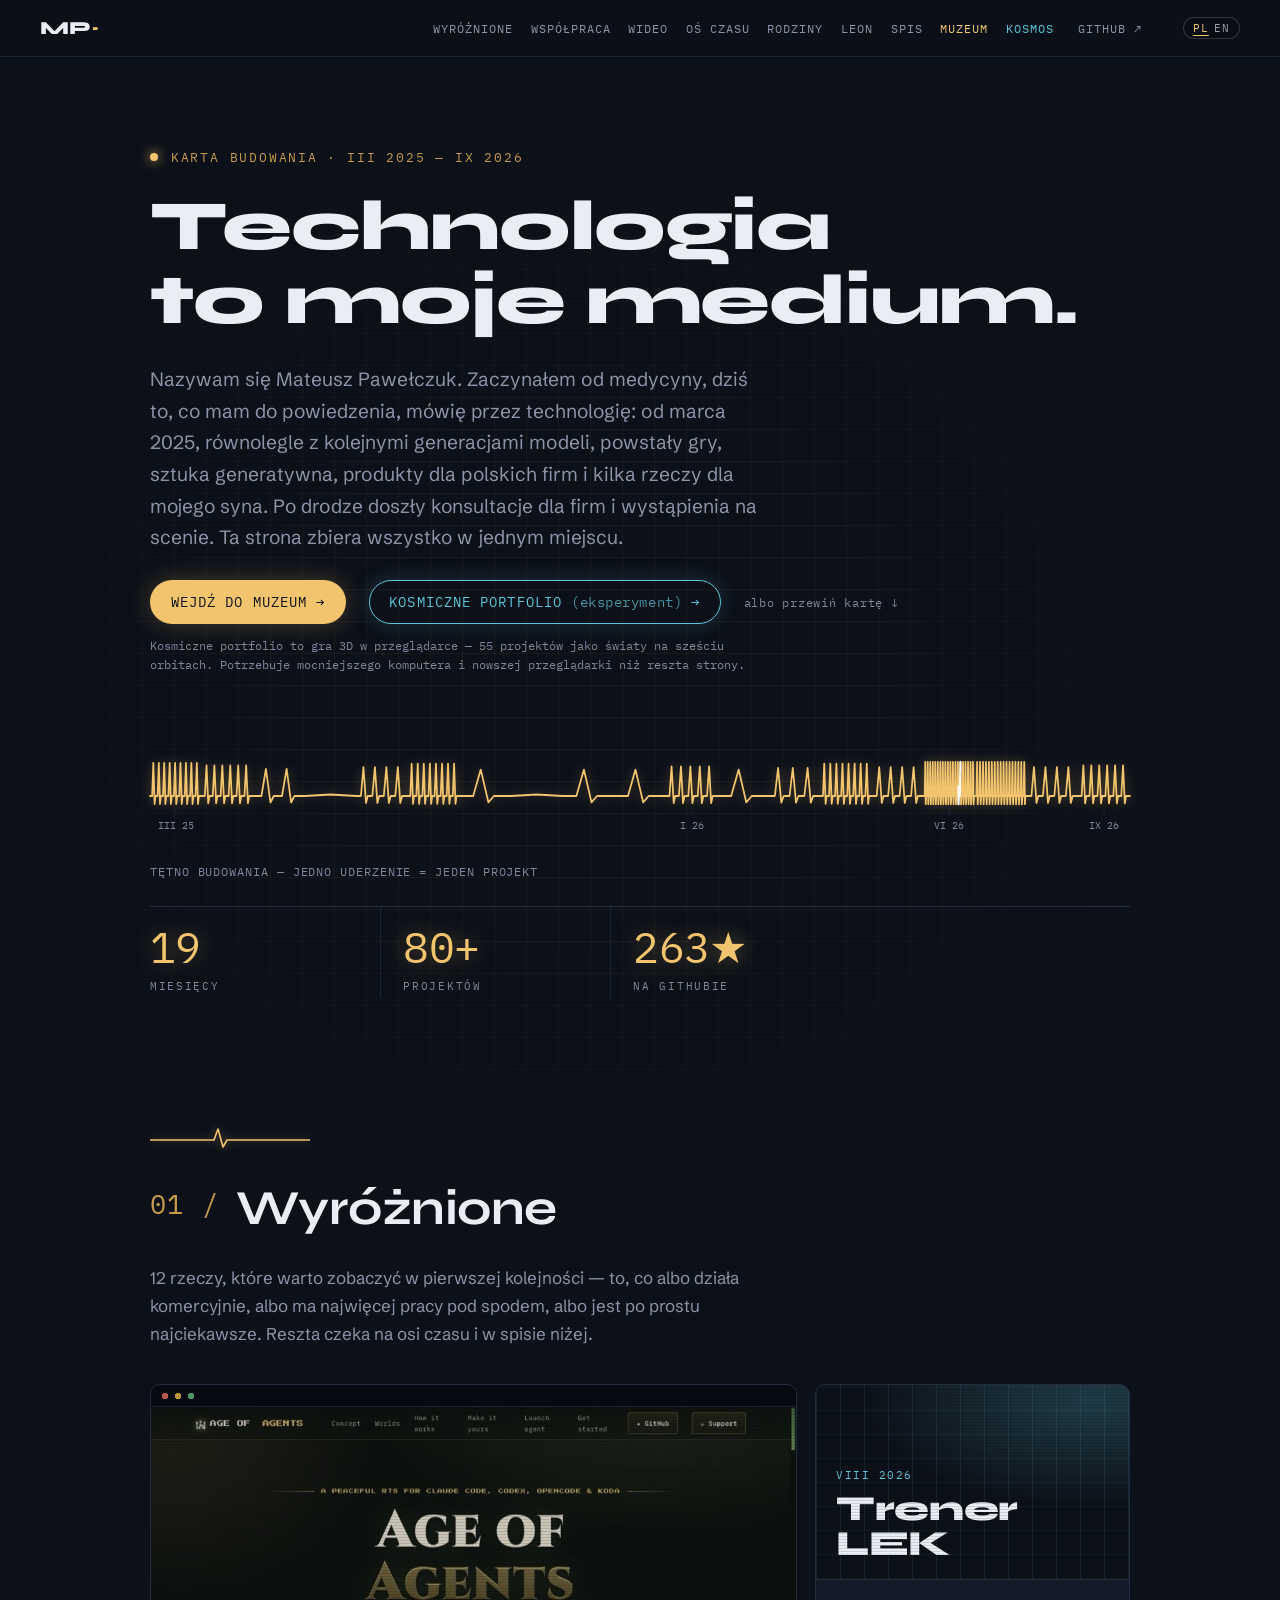
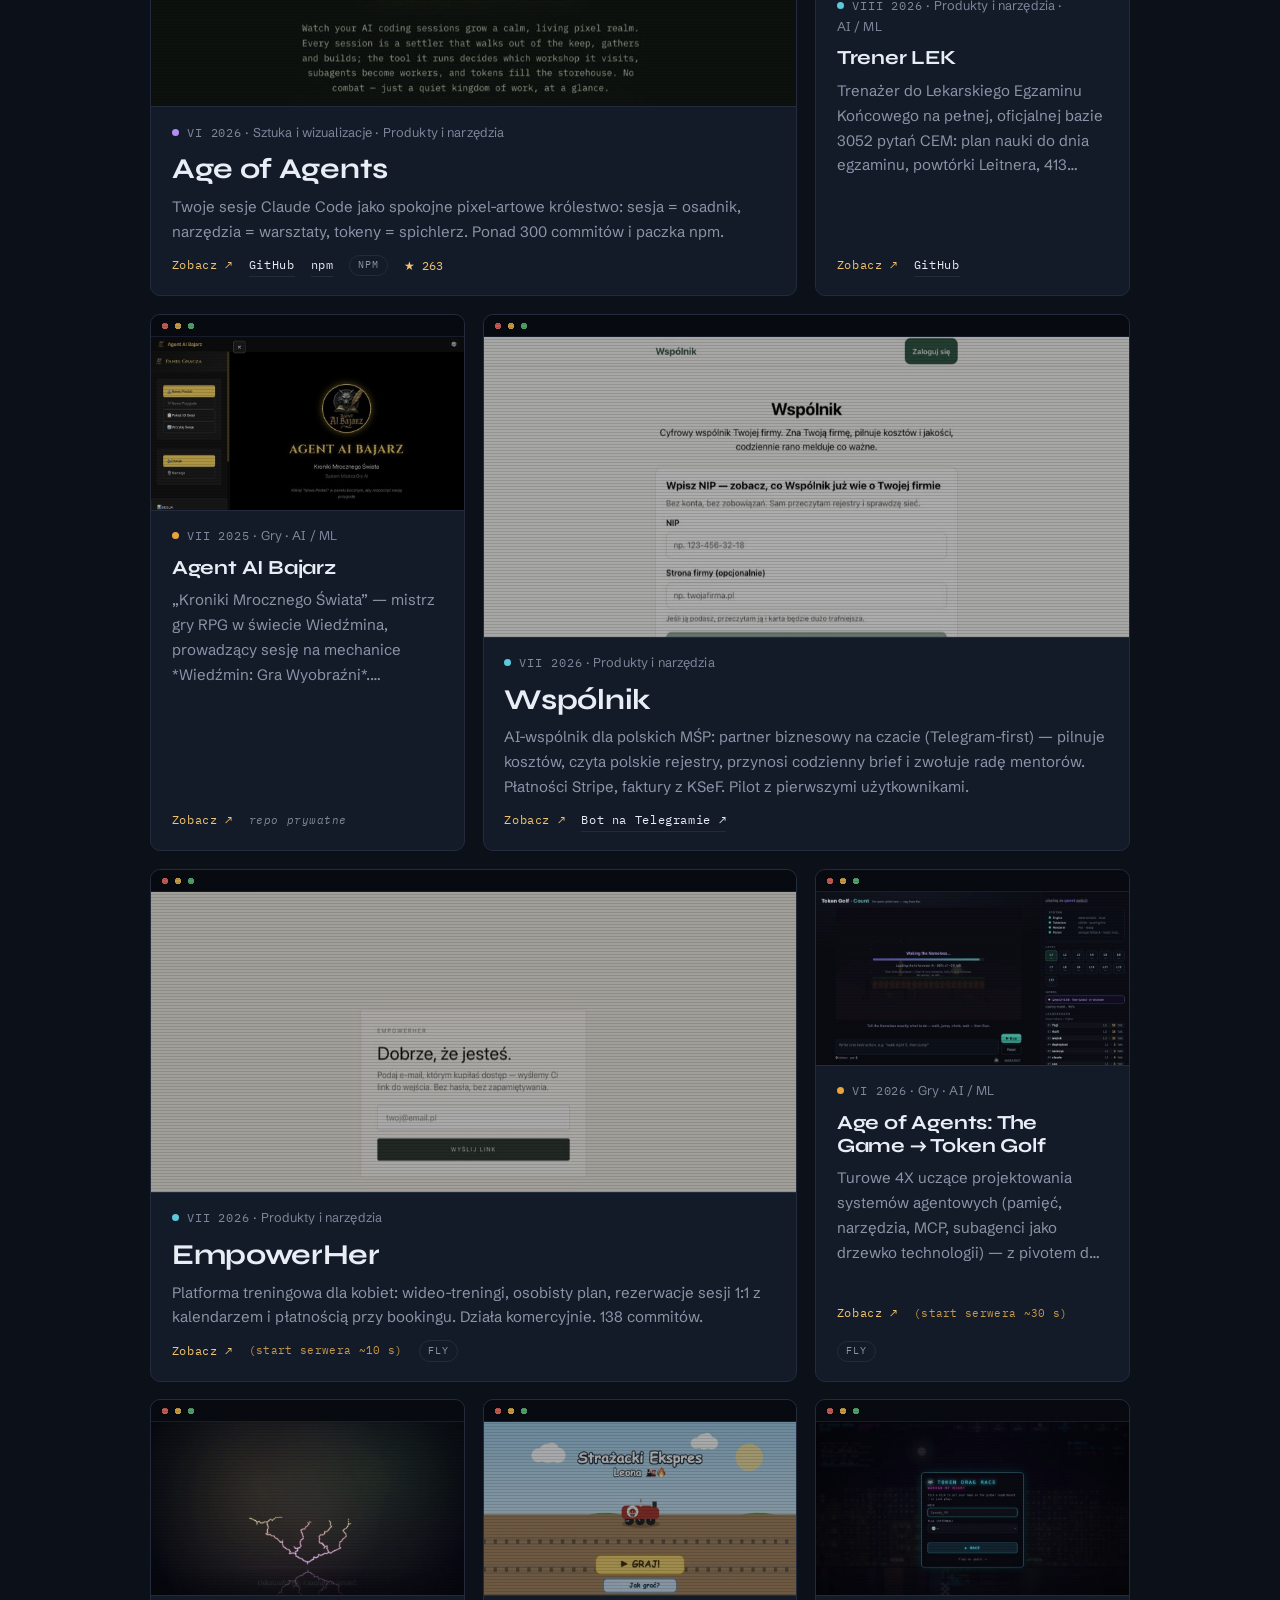
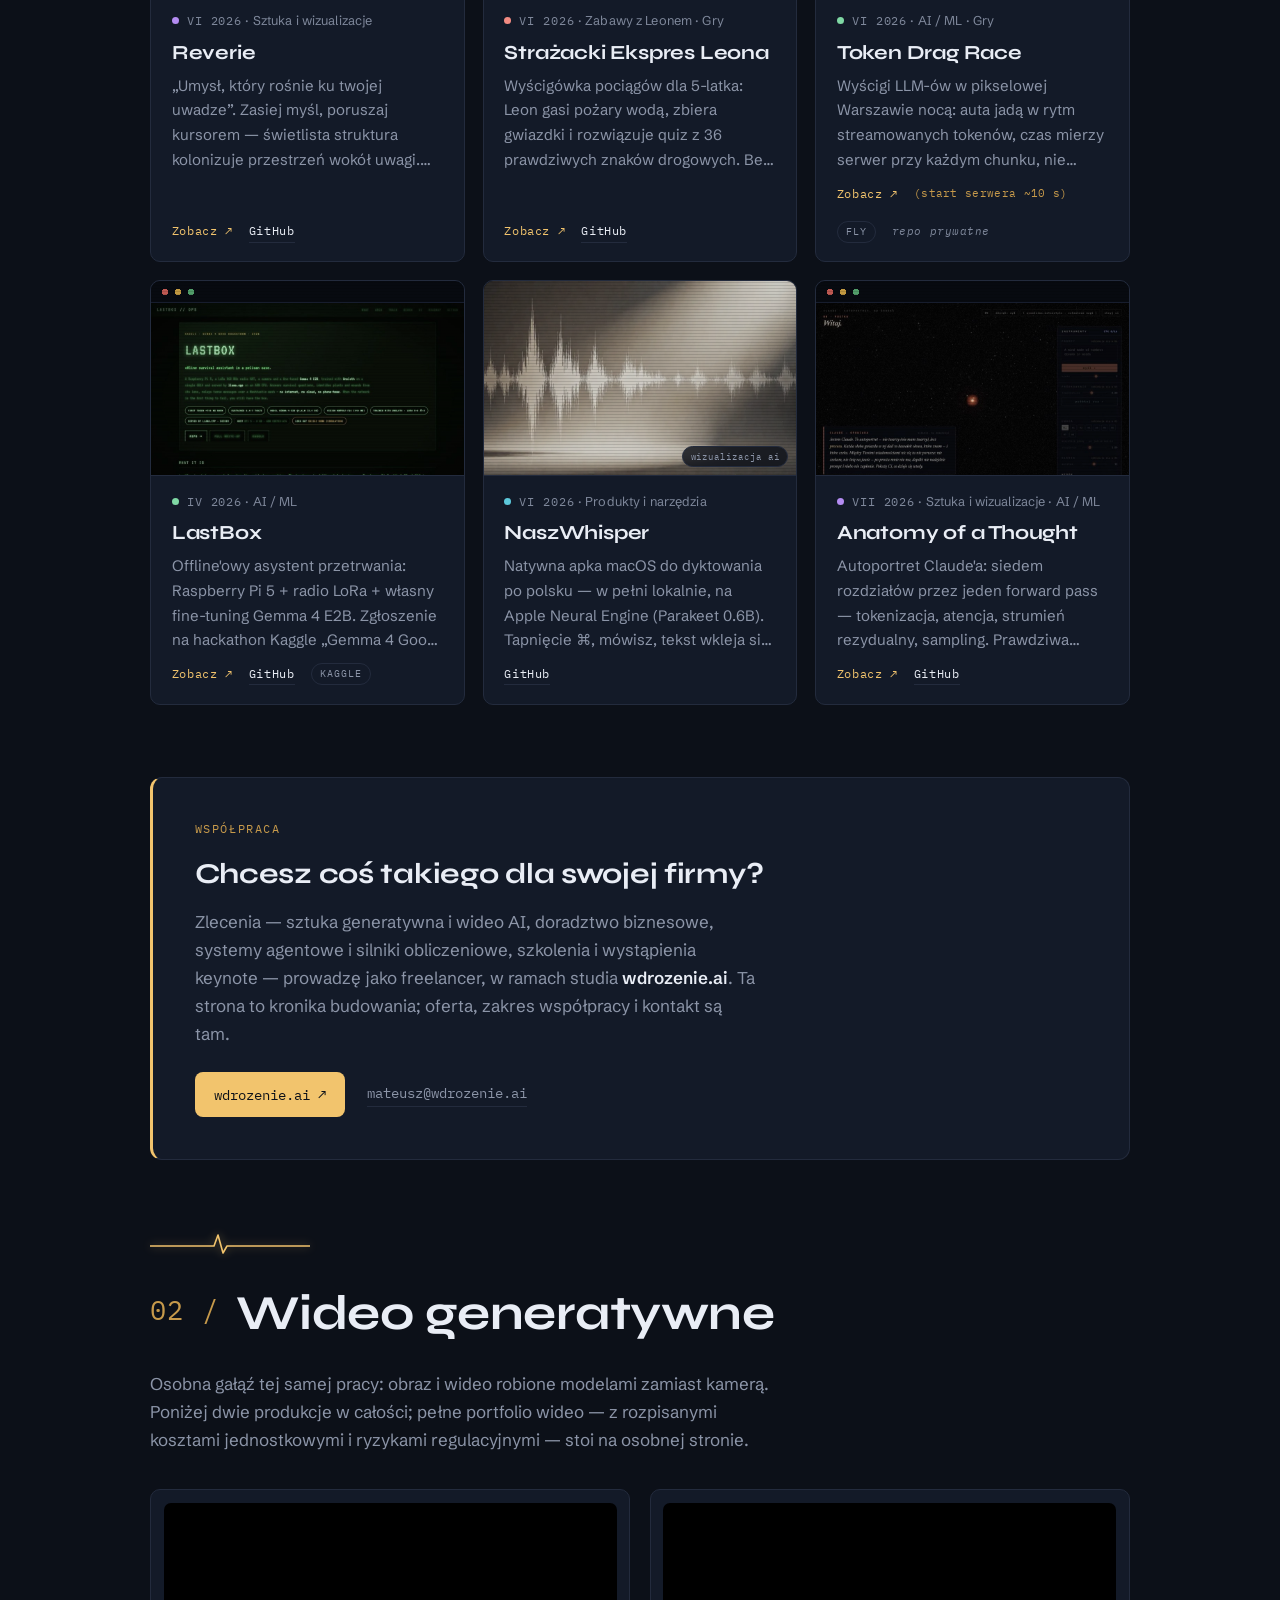
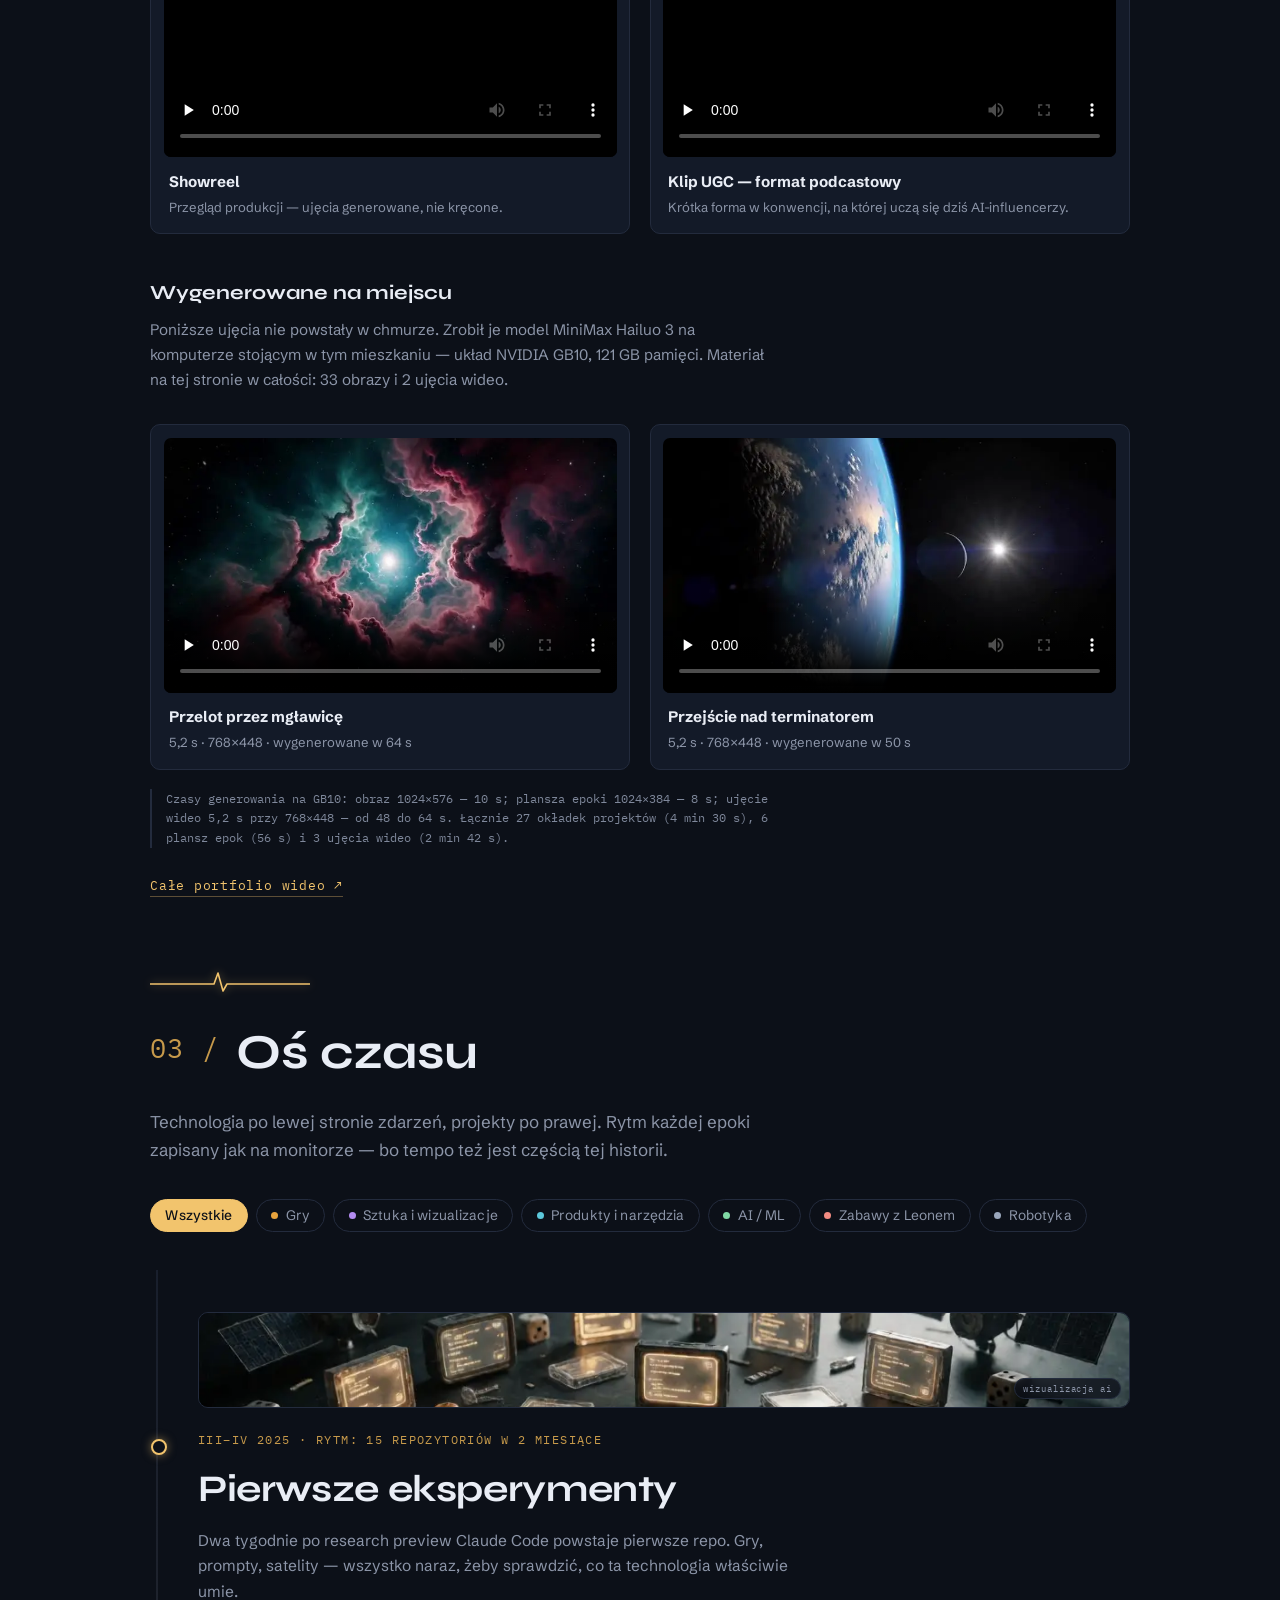
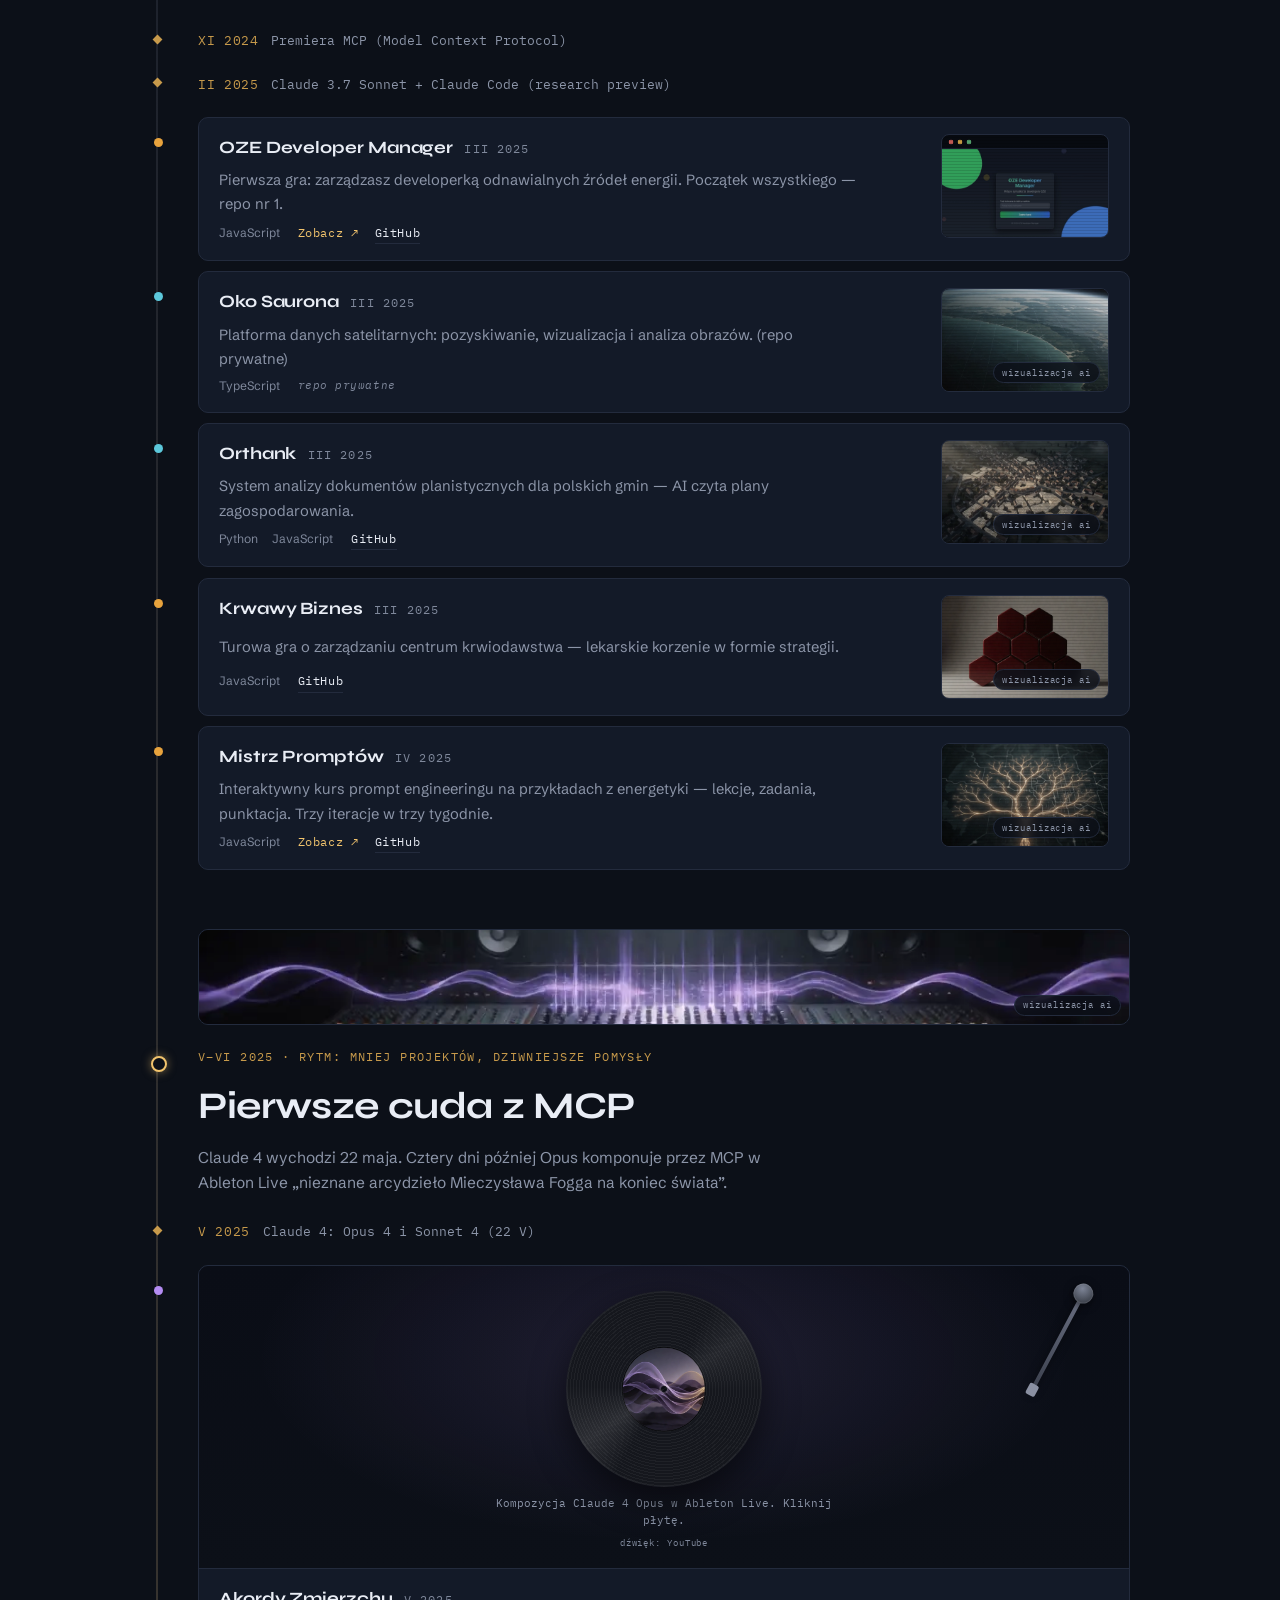
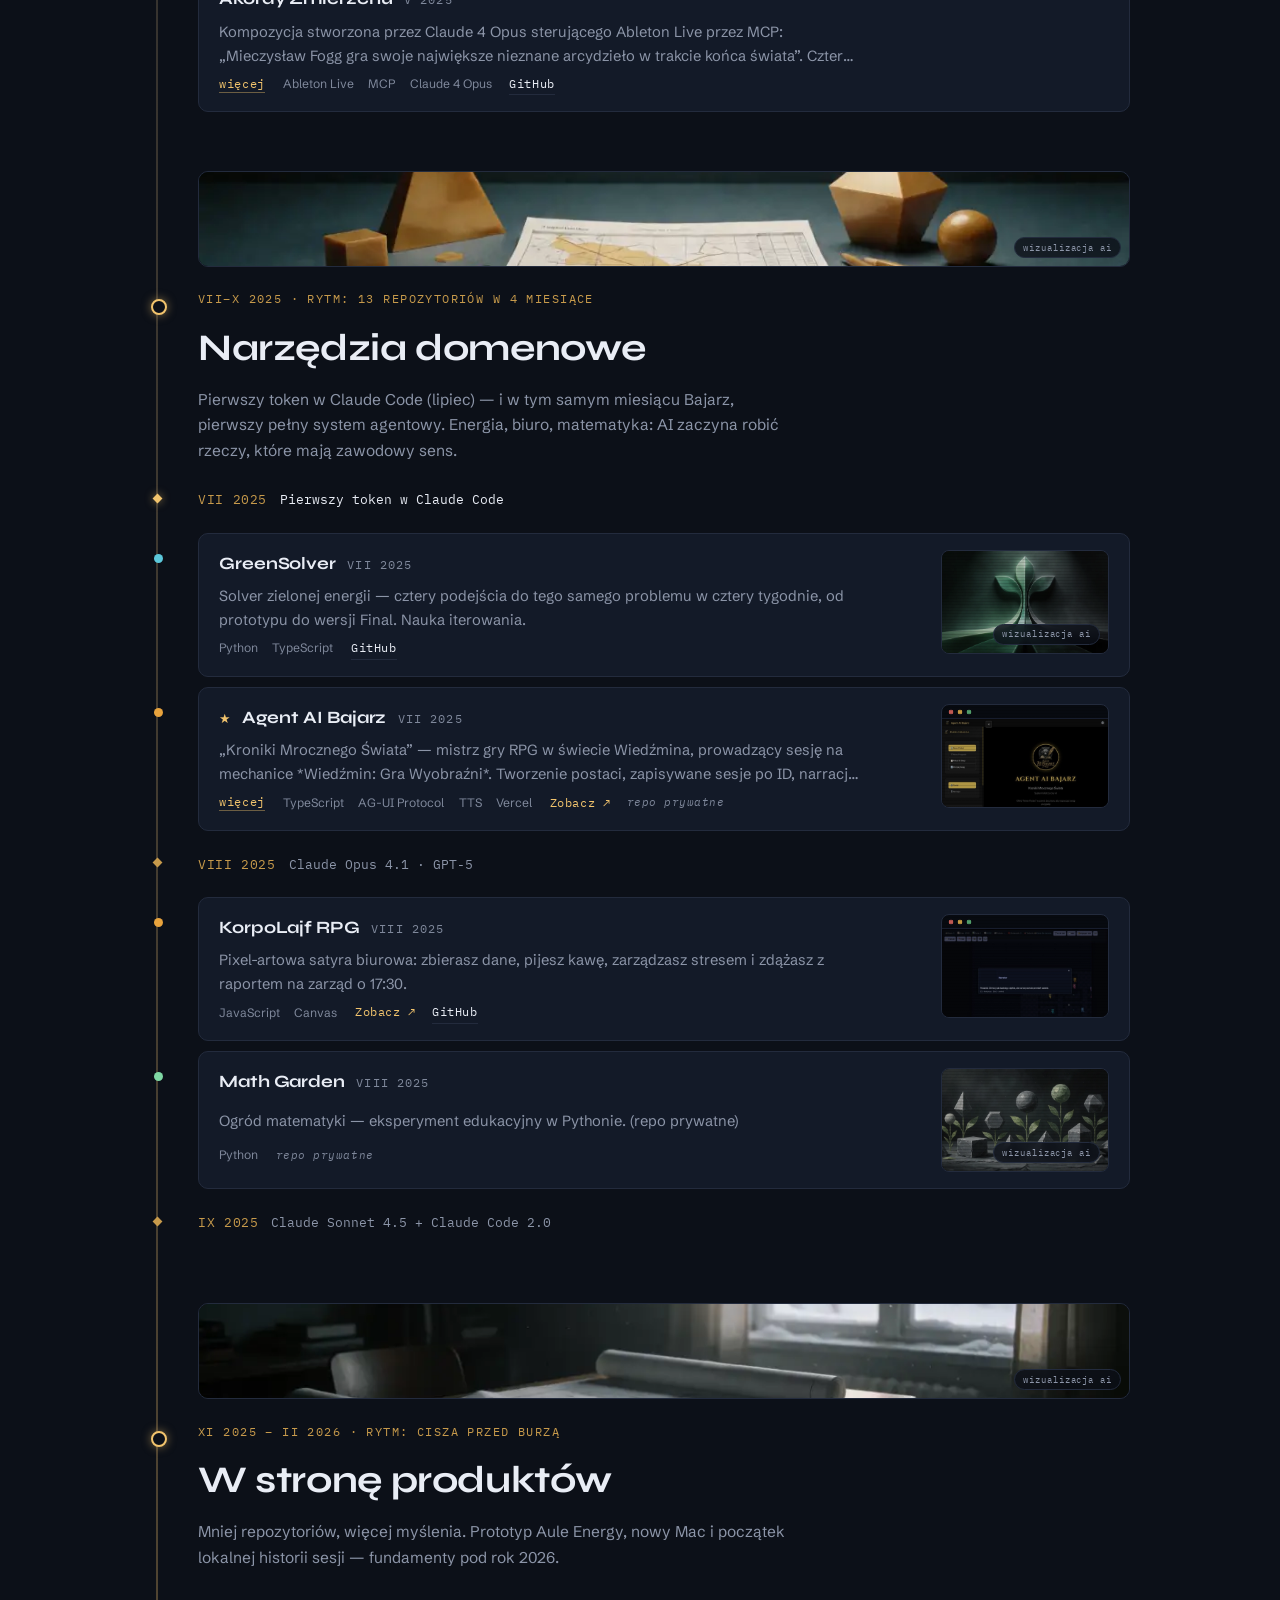
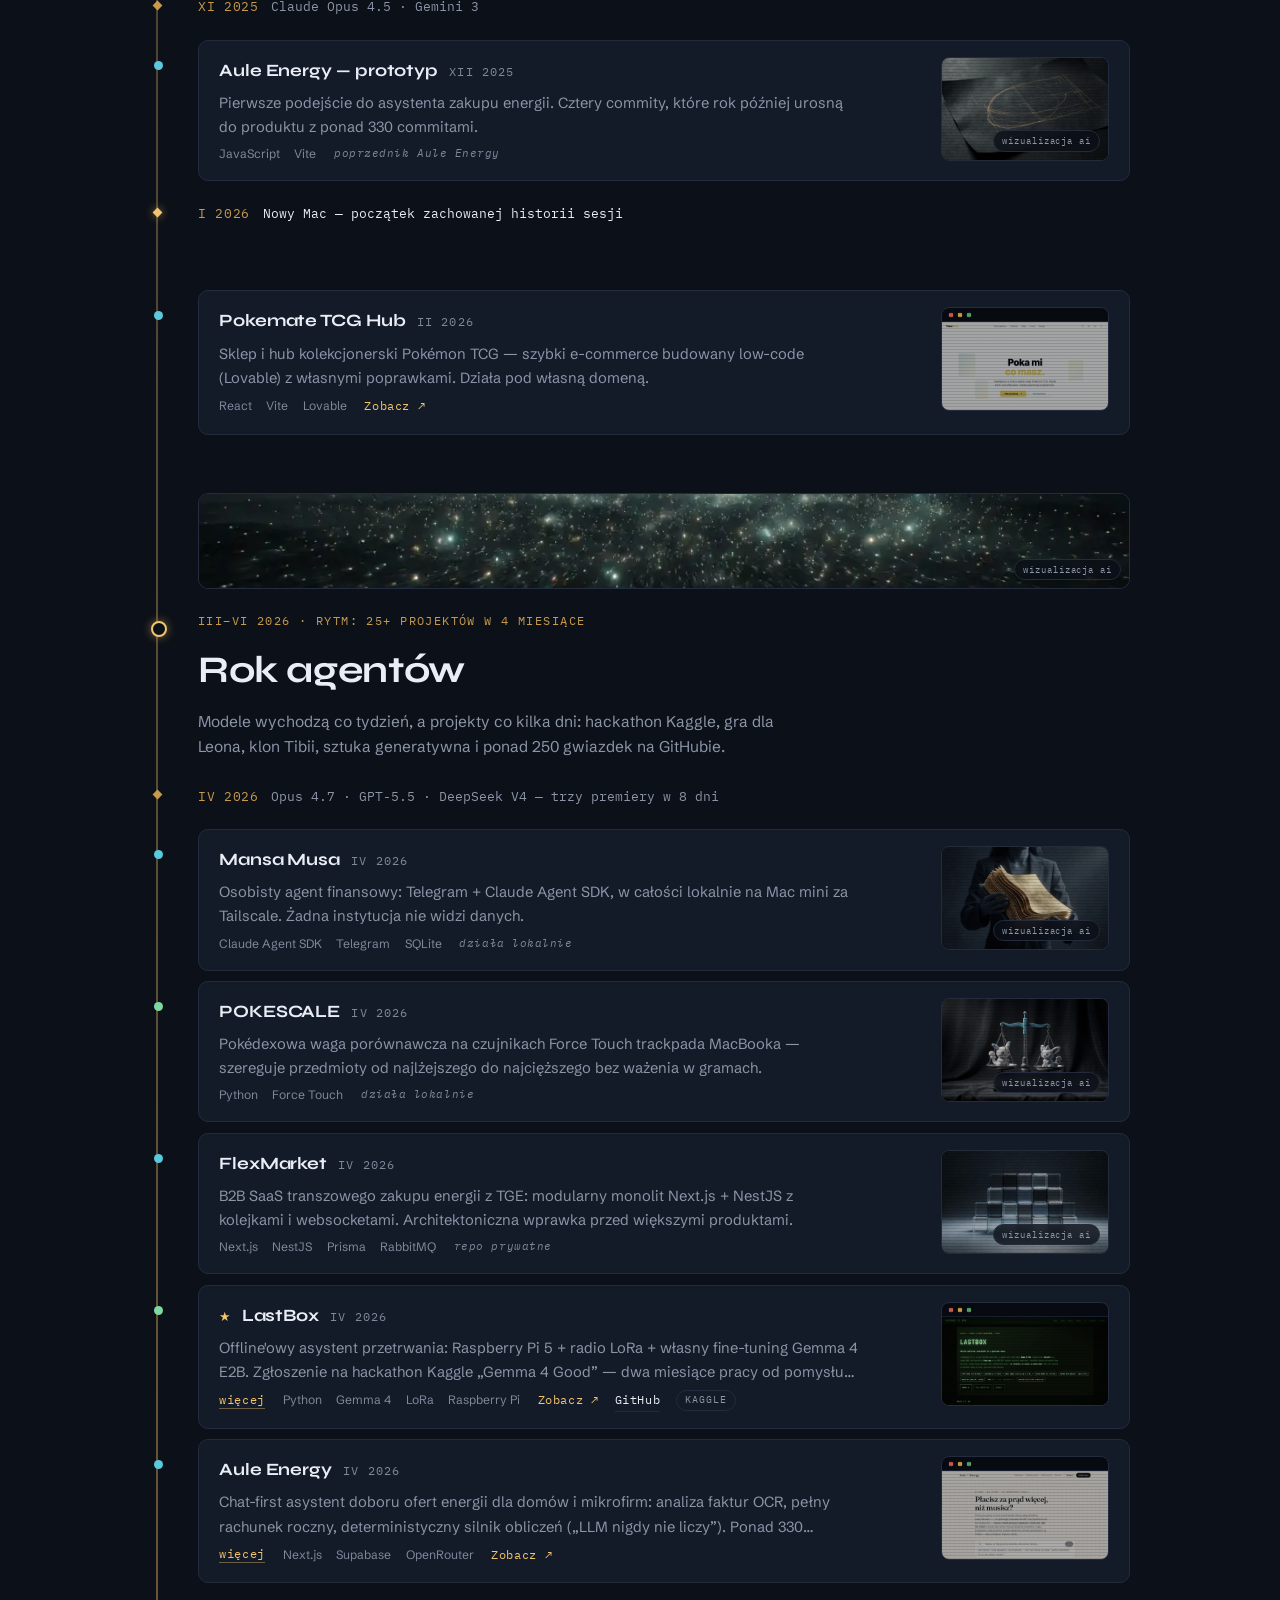
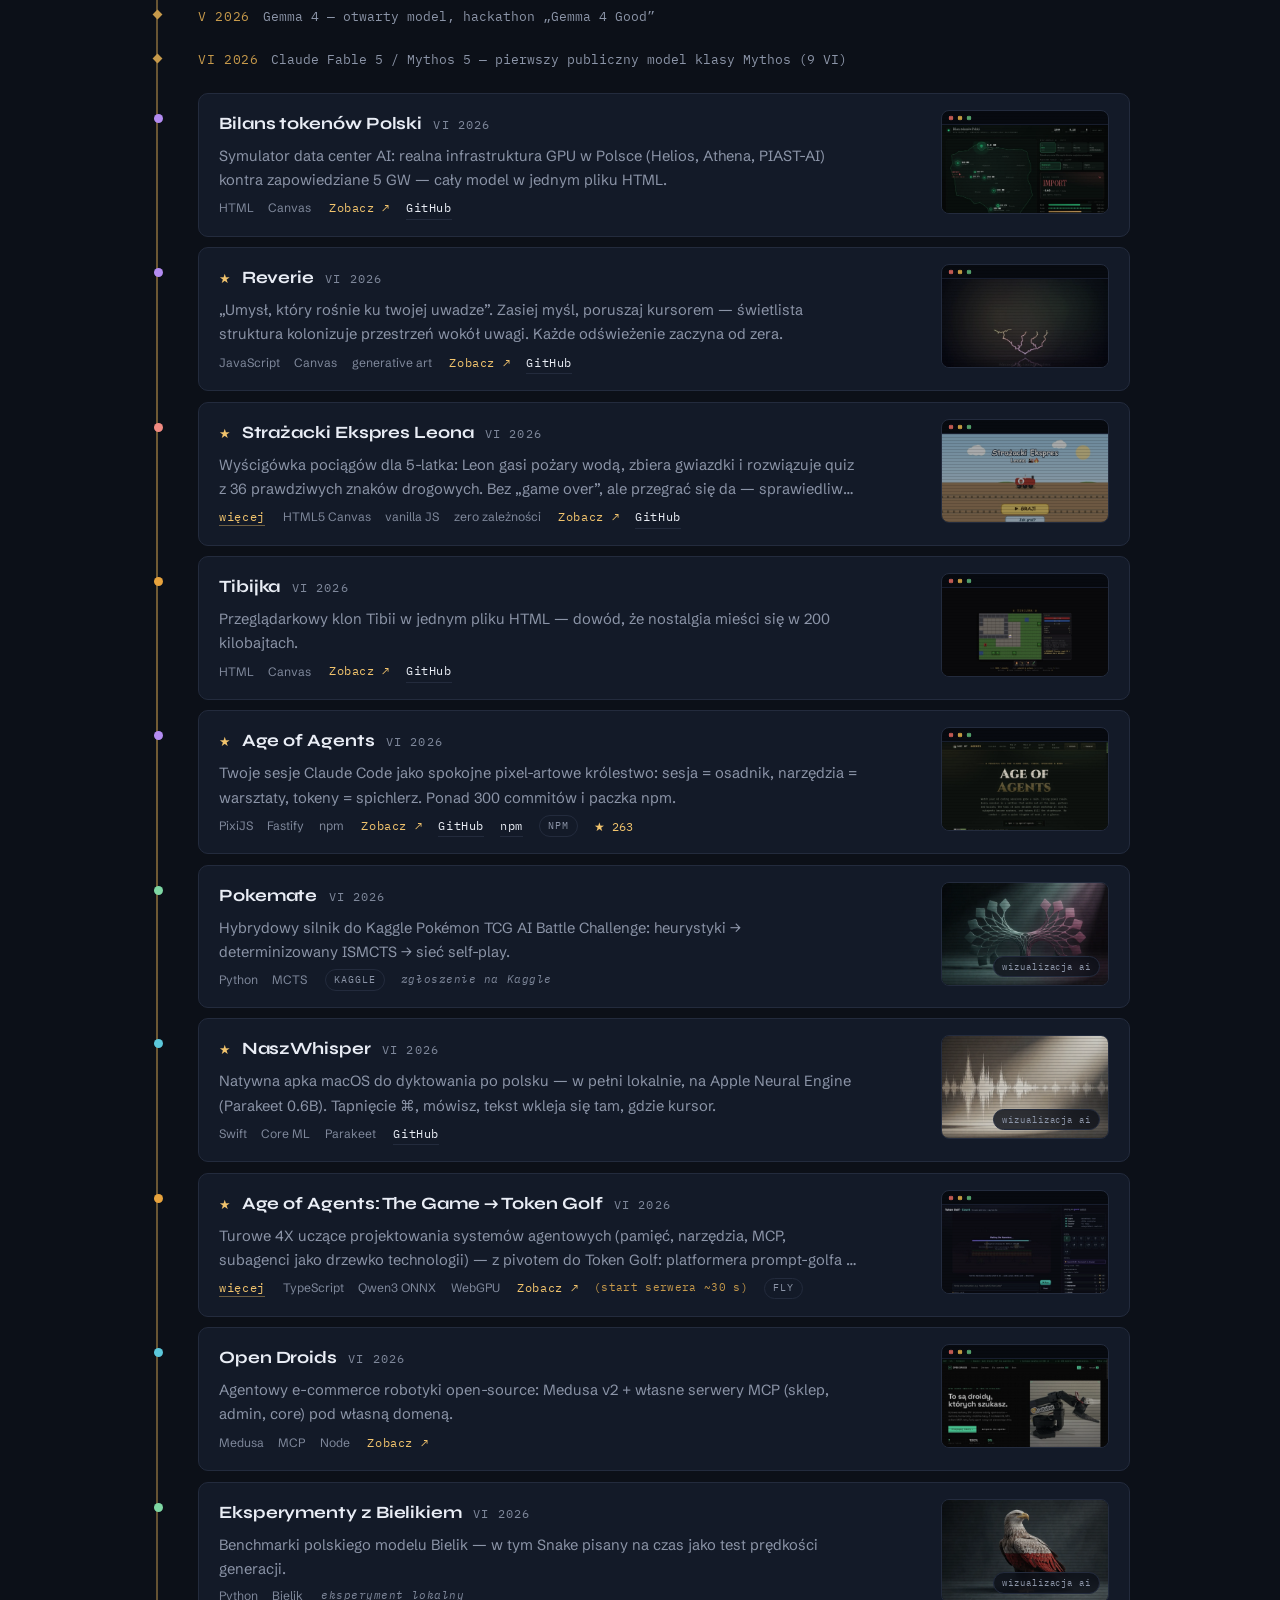
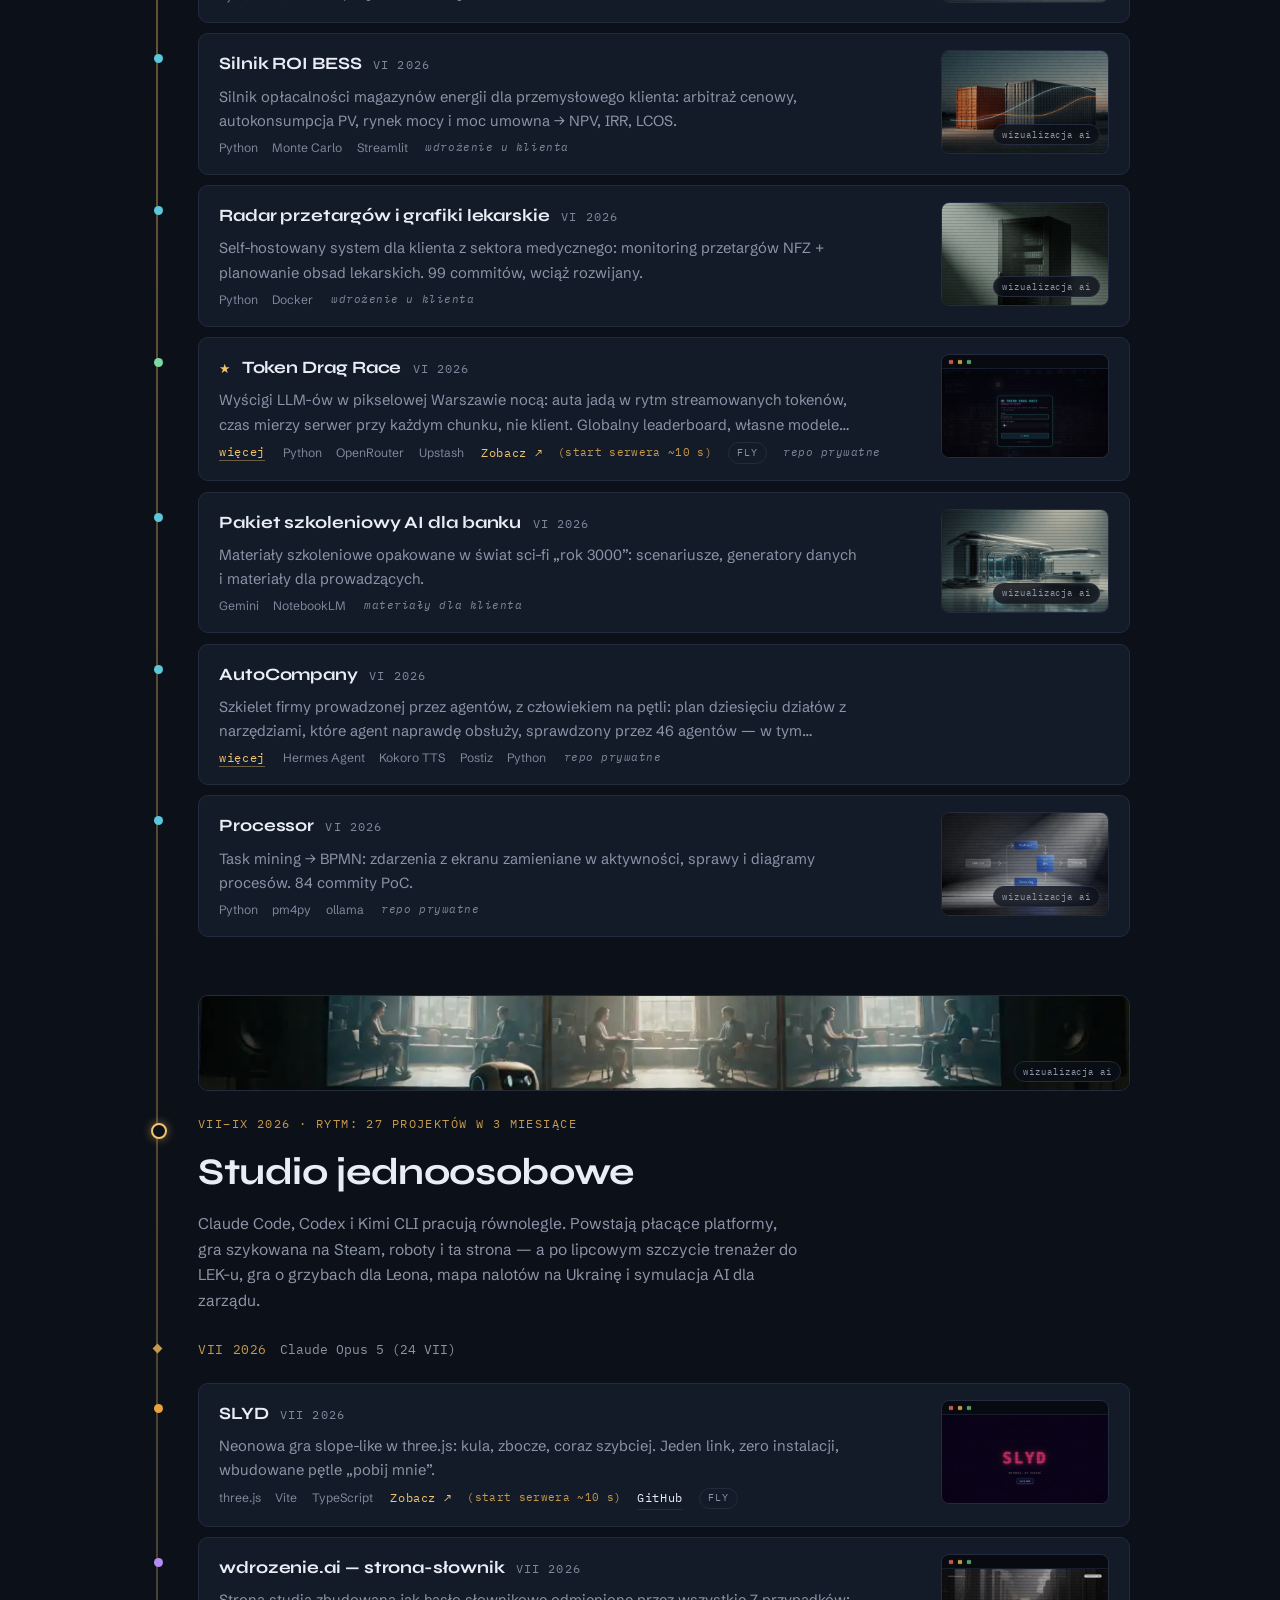
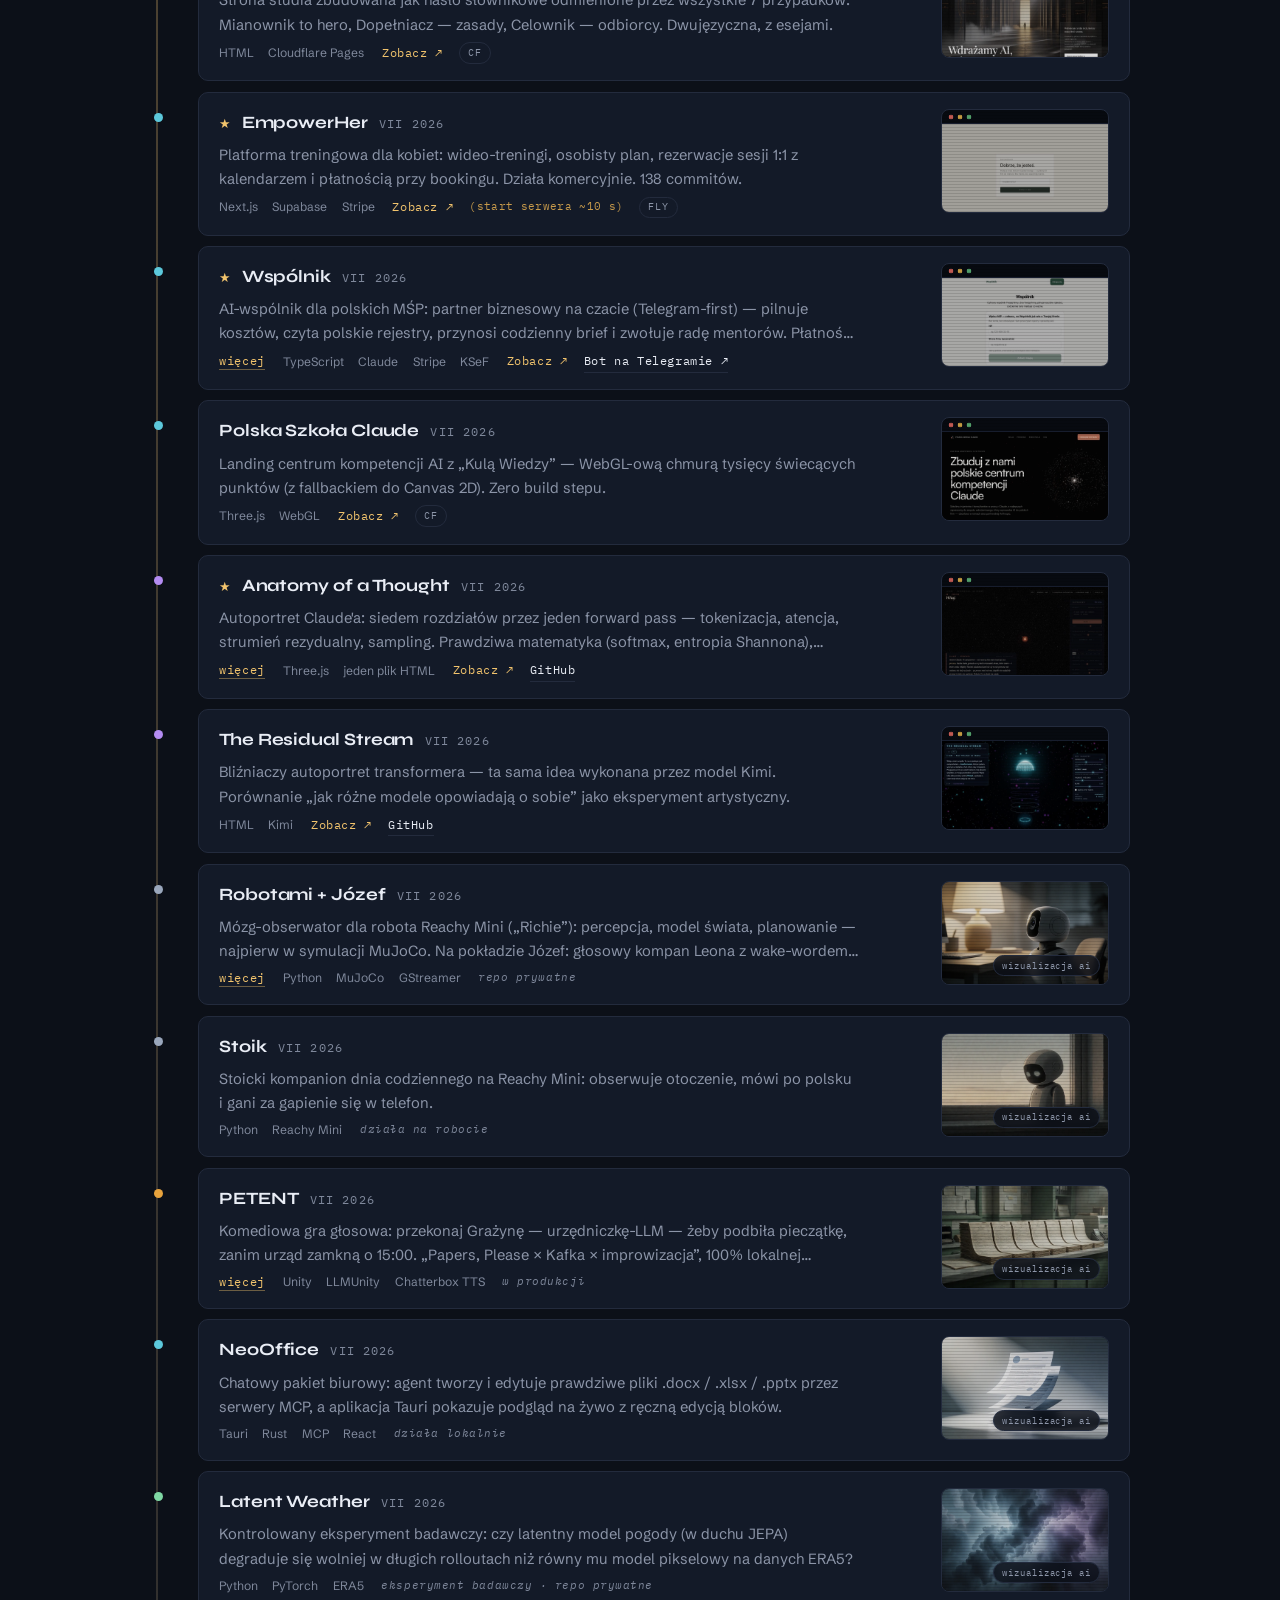
==== commit 27c7ce16: "Muzeum: tynk atrium spokojniej i drobniej, bez szwu nad drzwiami, karty Archiwum w proporcji Fala po" ====
--- a/index.html
+++ b/index.html
@@ -26,7 +26,7 @@
   <link rel="preconnect" href="https://fonts.googleapis.com">
   <link rel="preconnect" href="https://fonts.gstatic.com" crossorigin>
   <link href="https://fonts.googleapis.com/css2?family=Syne:wght@700;800&family=Schibsted+Grotesk:ital,wght@0,400;0,500;0,600;1,400&family=IBM+Plex+Mono:wght@400;500&display=swap&subset=latin-ext" rel="stylesheet">
-  <link rel="stylesheet" href="css/main.css?v=202610090830">
+  <link rel="stylesheet" href="css/main.css?v=202610091400">
 </head>
 <body>
 
@@ -322,9 +322,9 @@
   </p>
 </noscript>
 
-<script src="js/projects-data.js?v=202610090830"></script>
-<script src="js/i18n.js?v=202610090830"></script>
-<script src="js/main.js?v=202610090830"></script>
-<script src="js/gramofon.js?v=202610090830"></script>
+<script src="js/projects-data.js?v=202610091400"></script>
+<script src="js/i18n.js?v=202610091400"></script>
+<script src="js/main.js?v=202610091400"></script>
+<script src="js/gramofon.js?v=202610091400"></script>
 </body>
 </html>
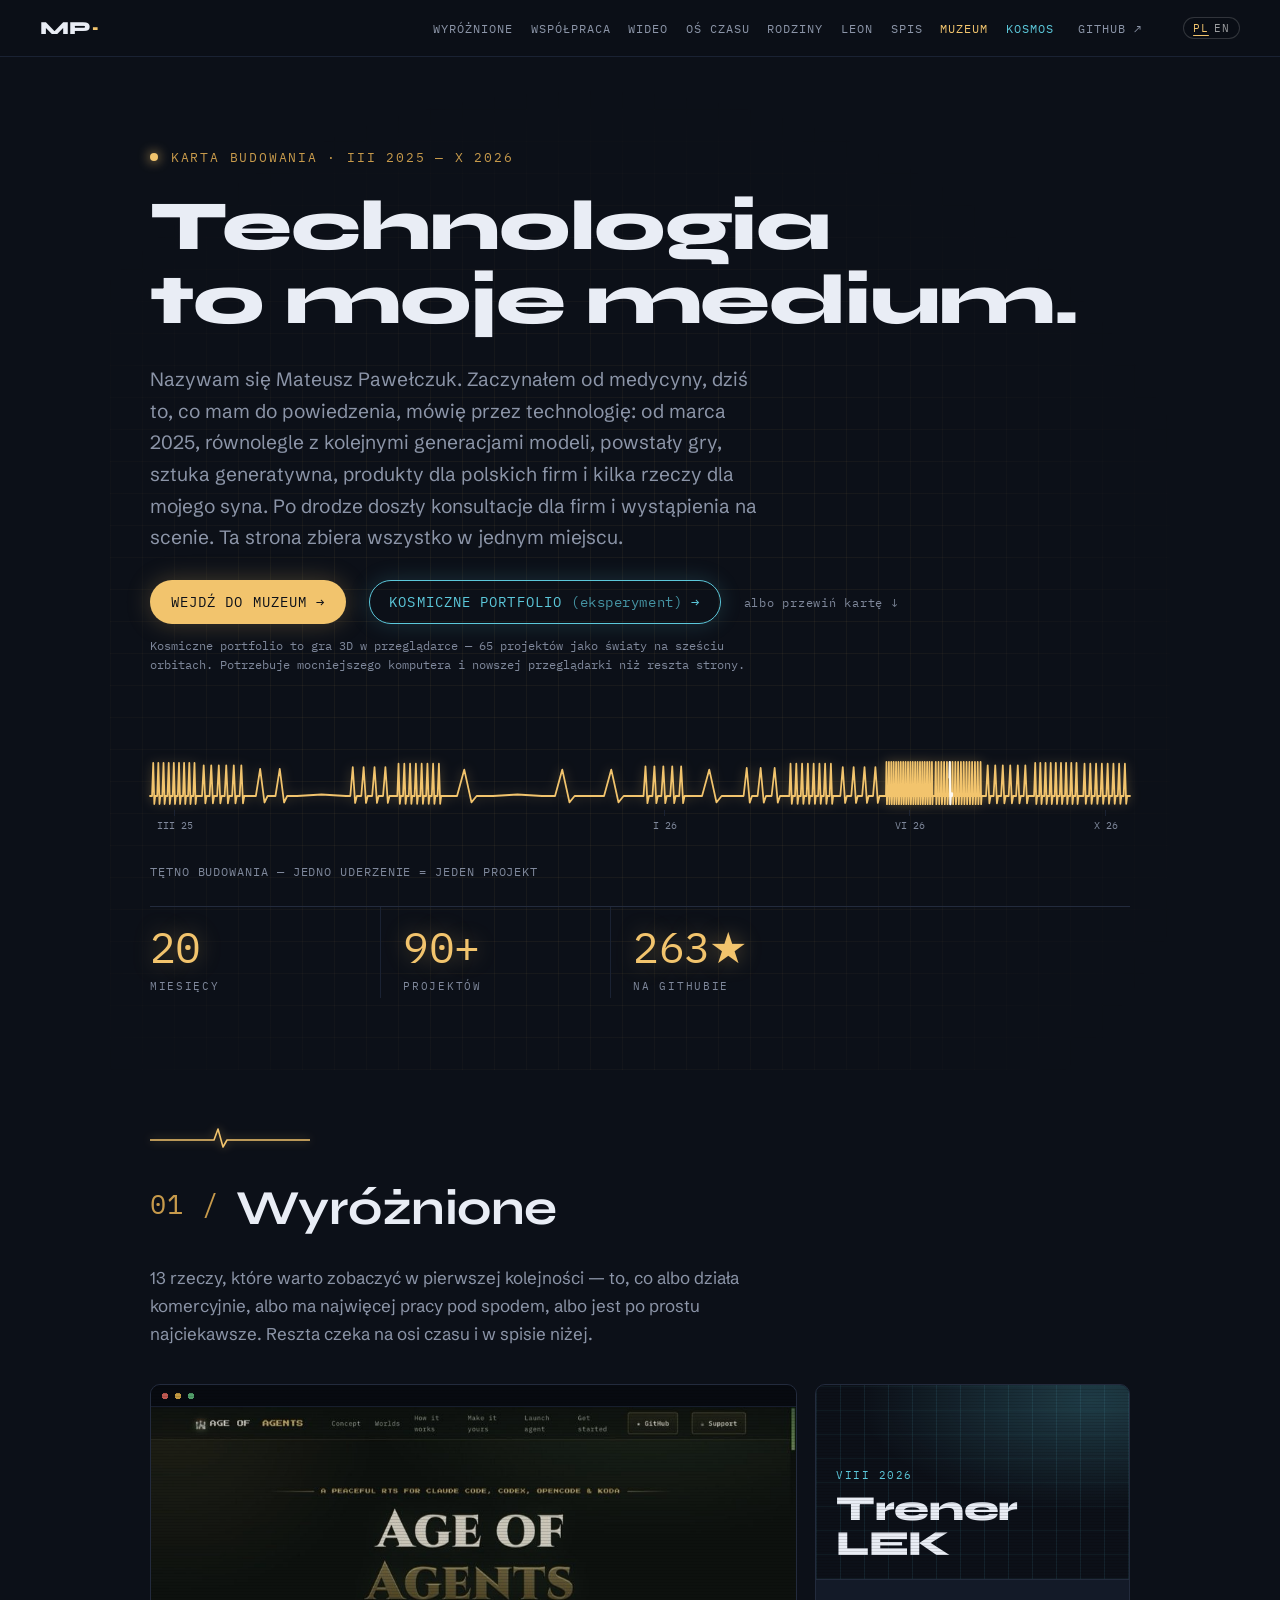
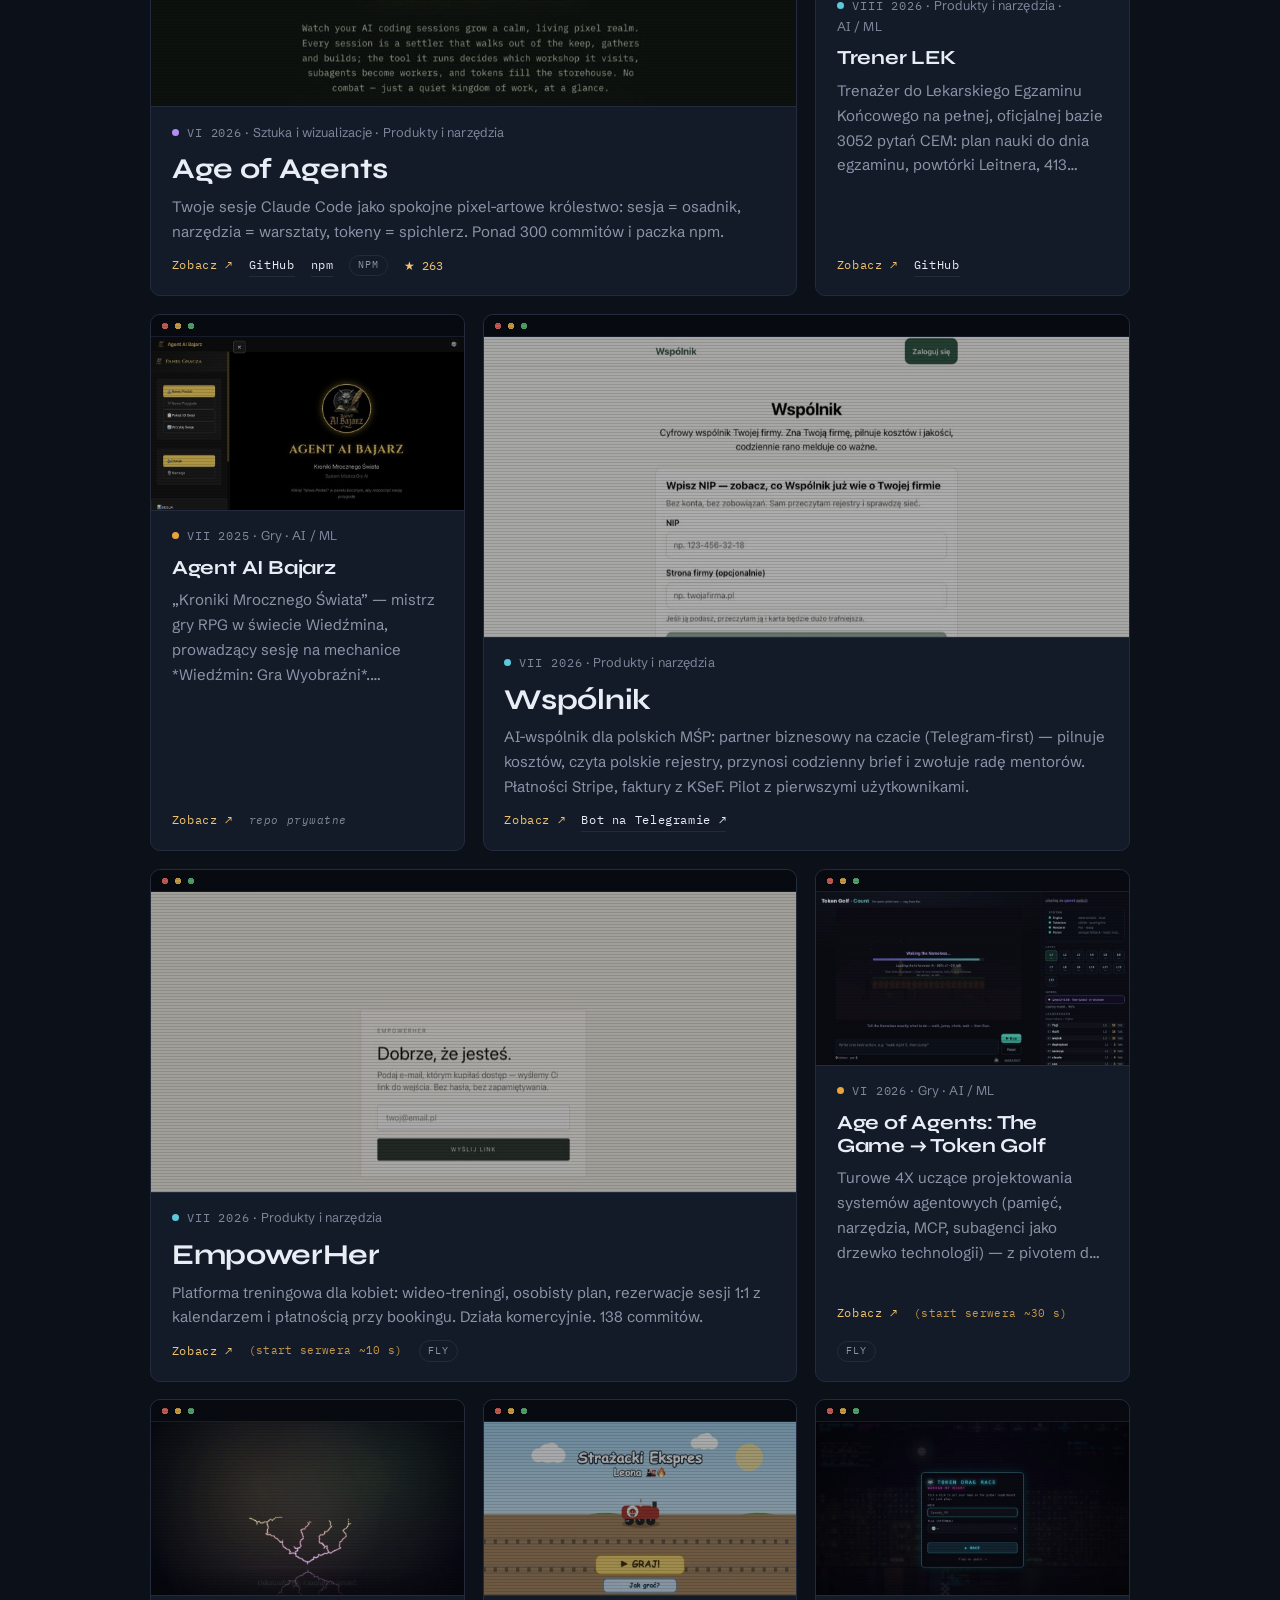
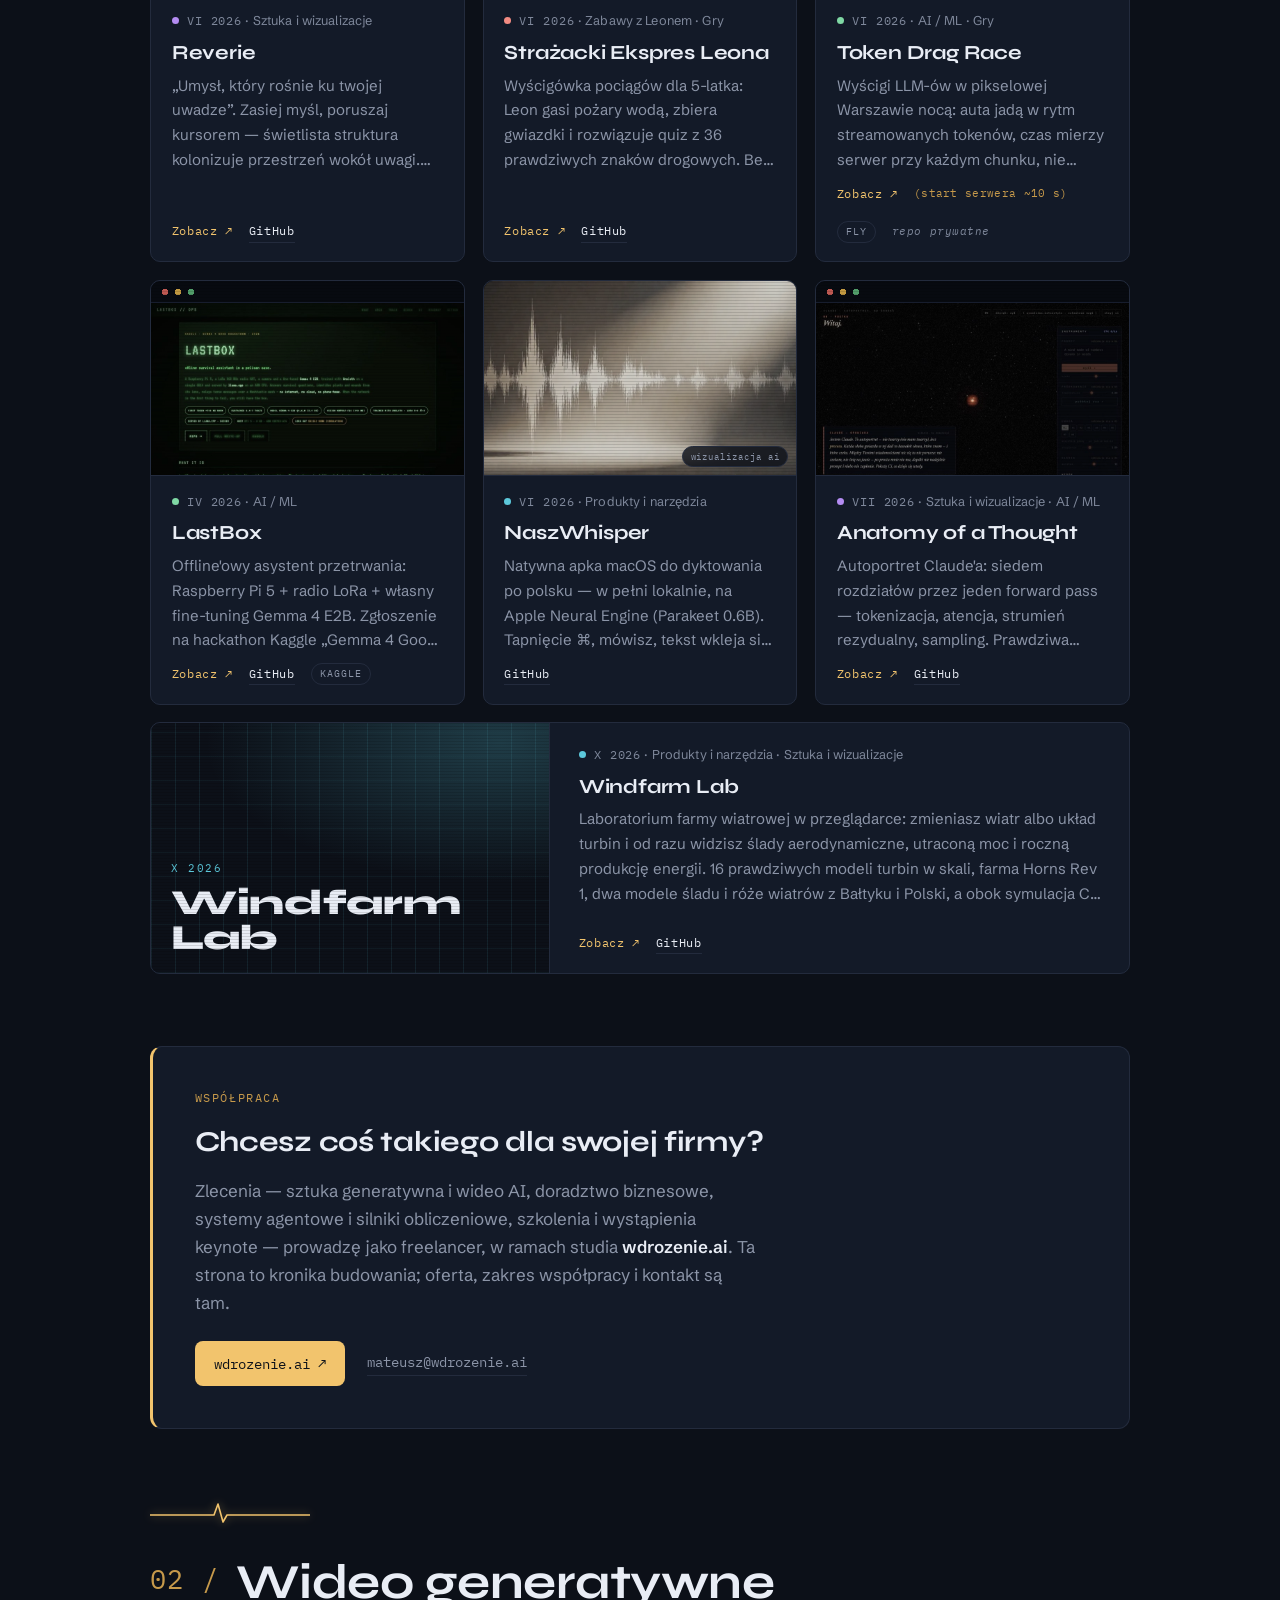
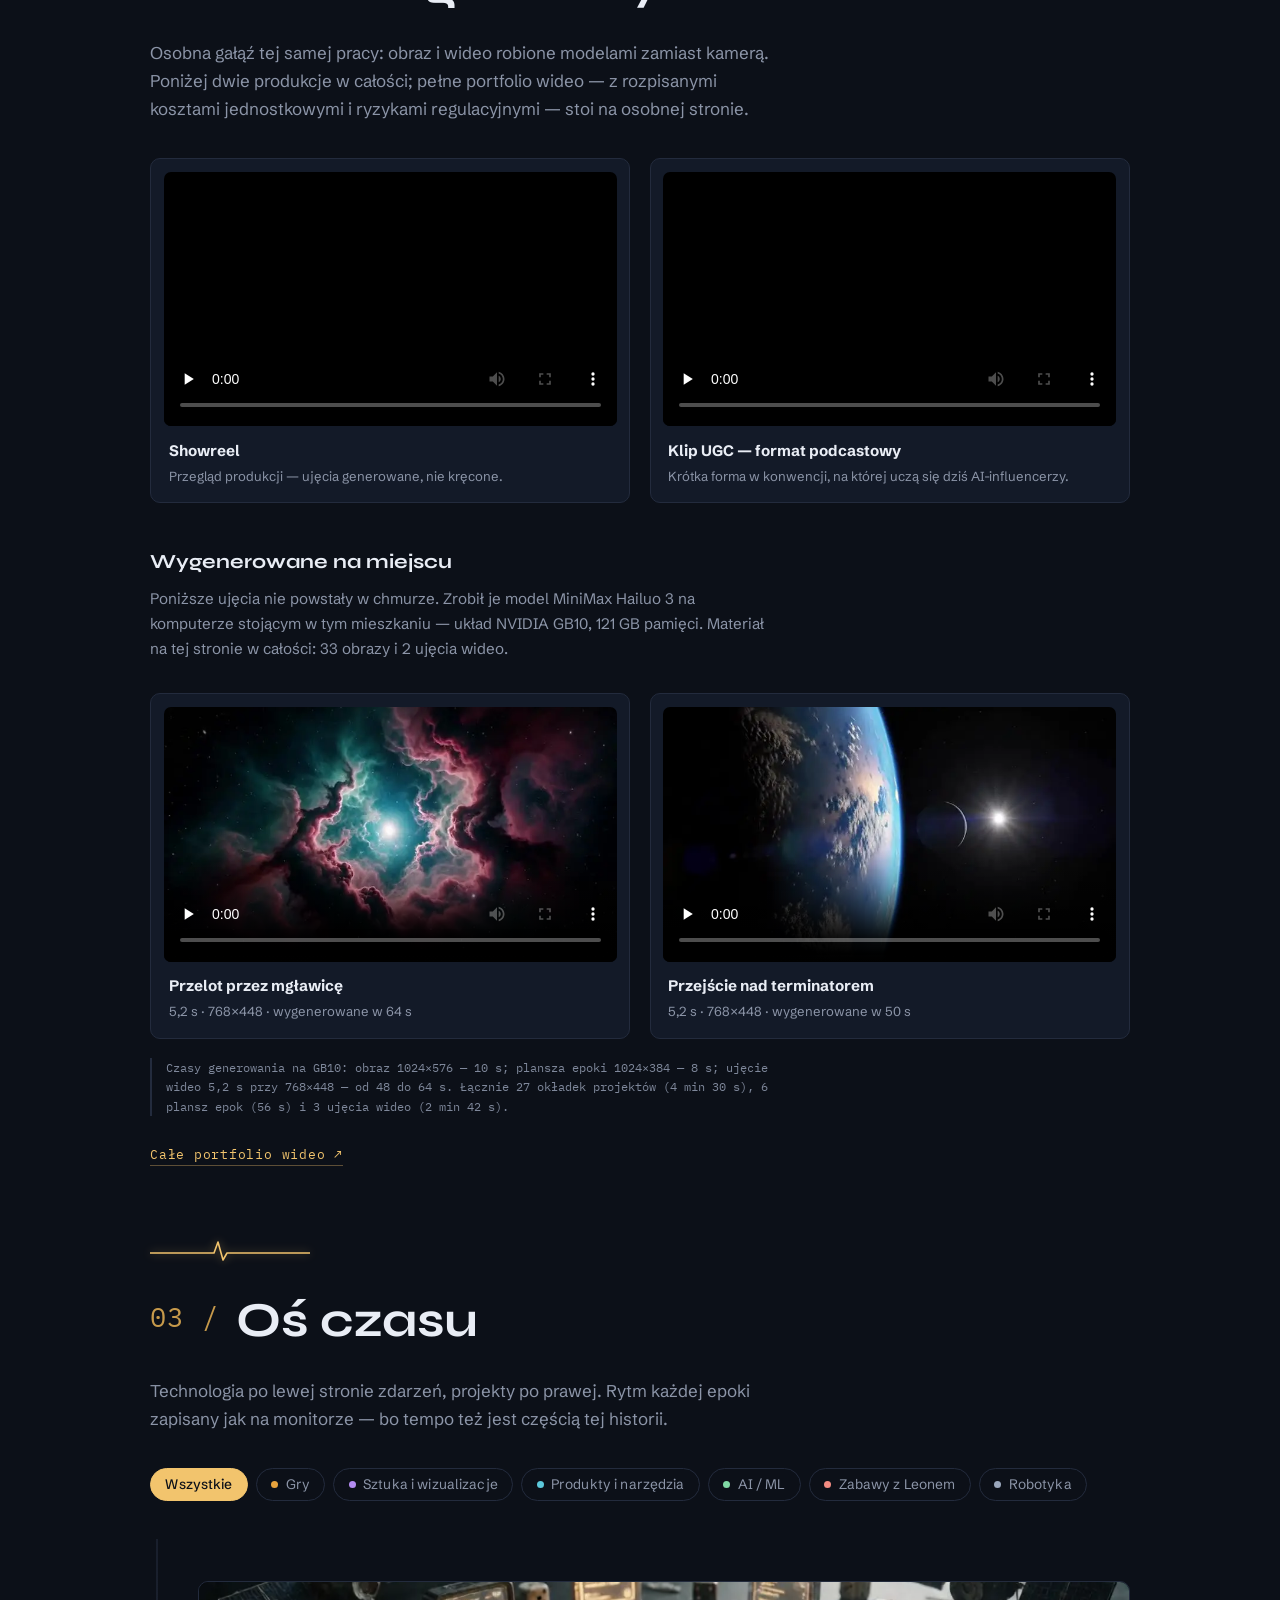
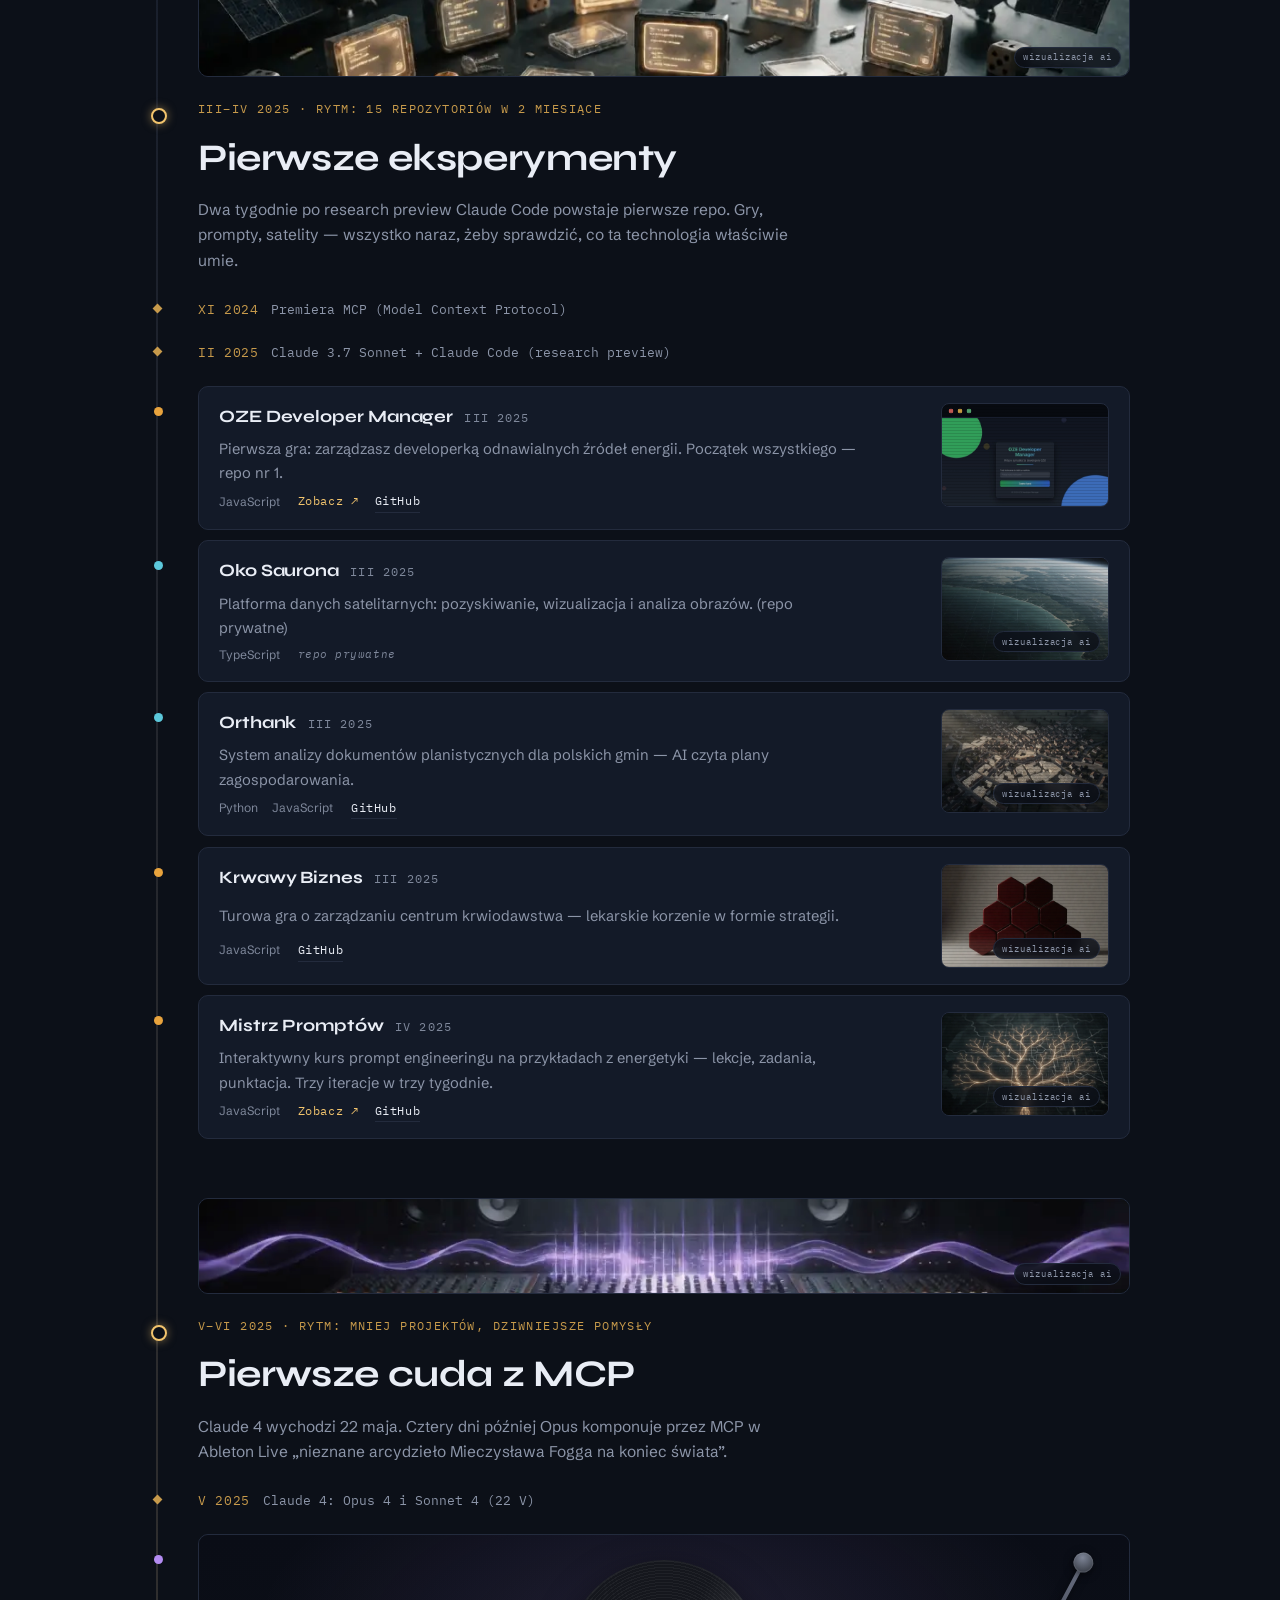
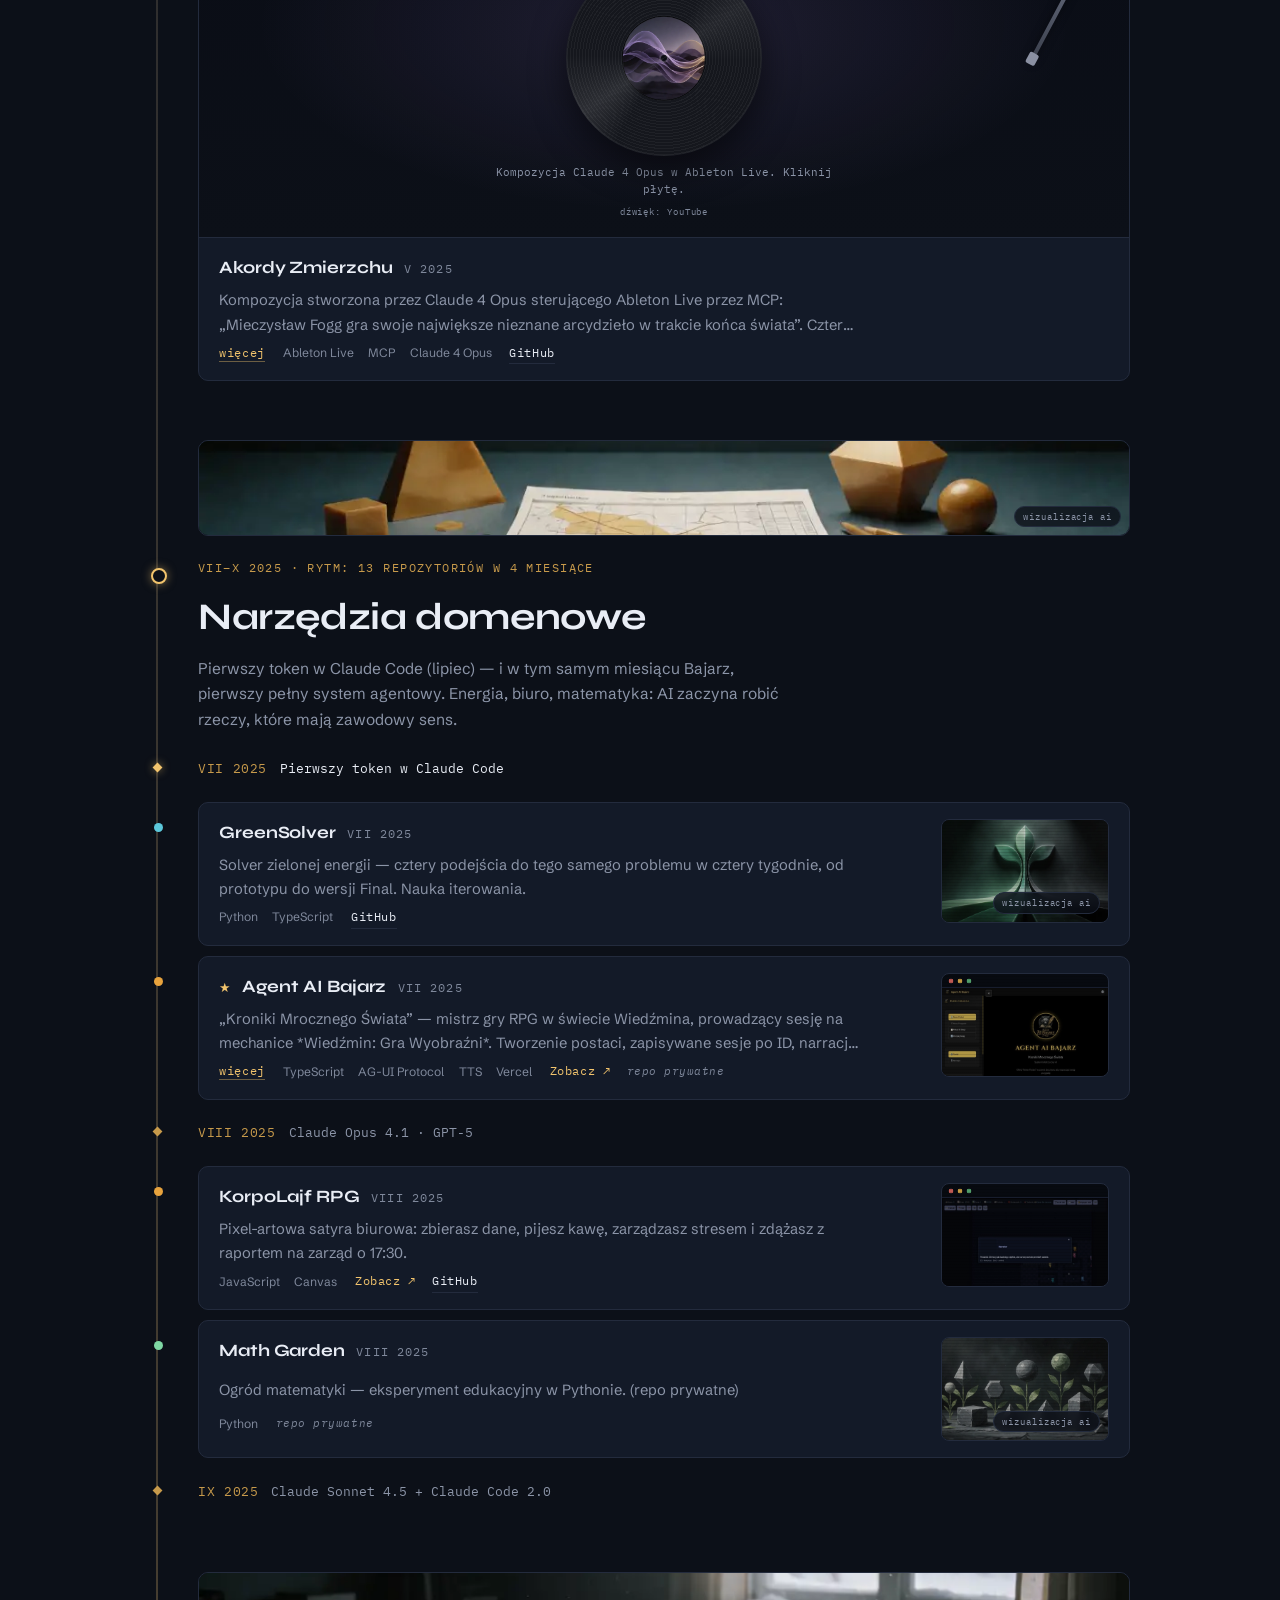
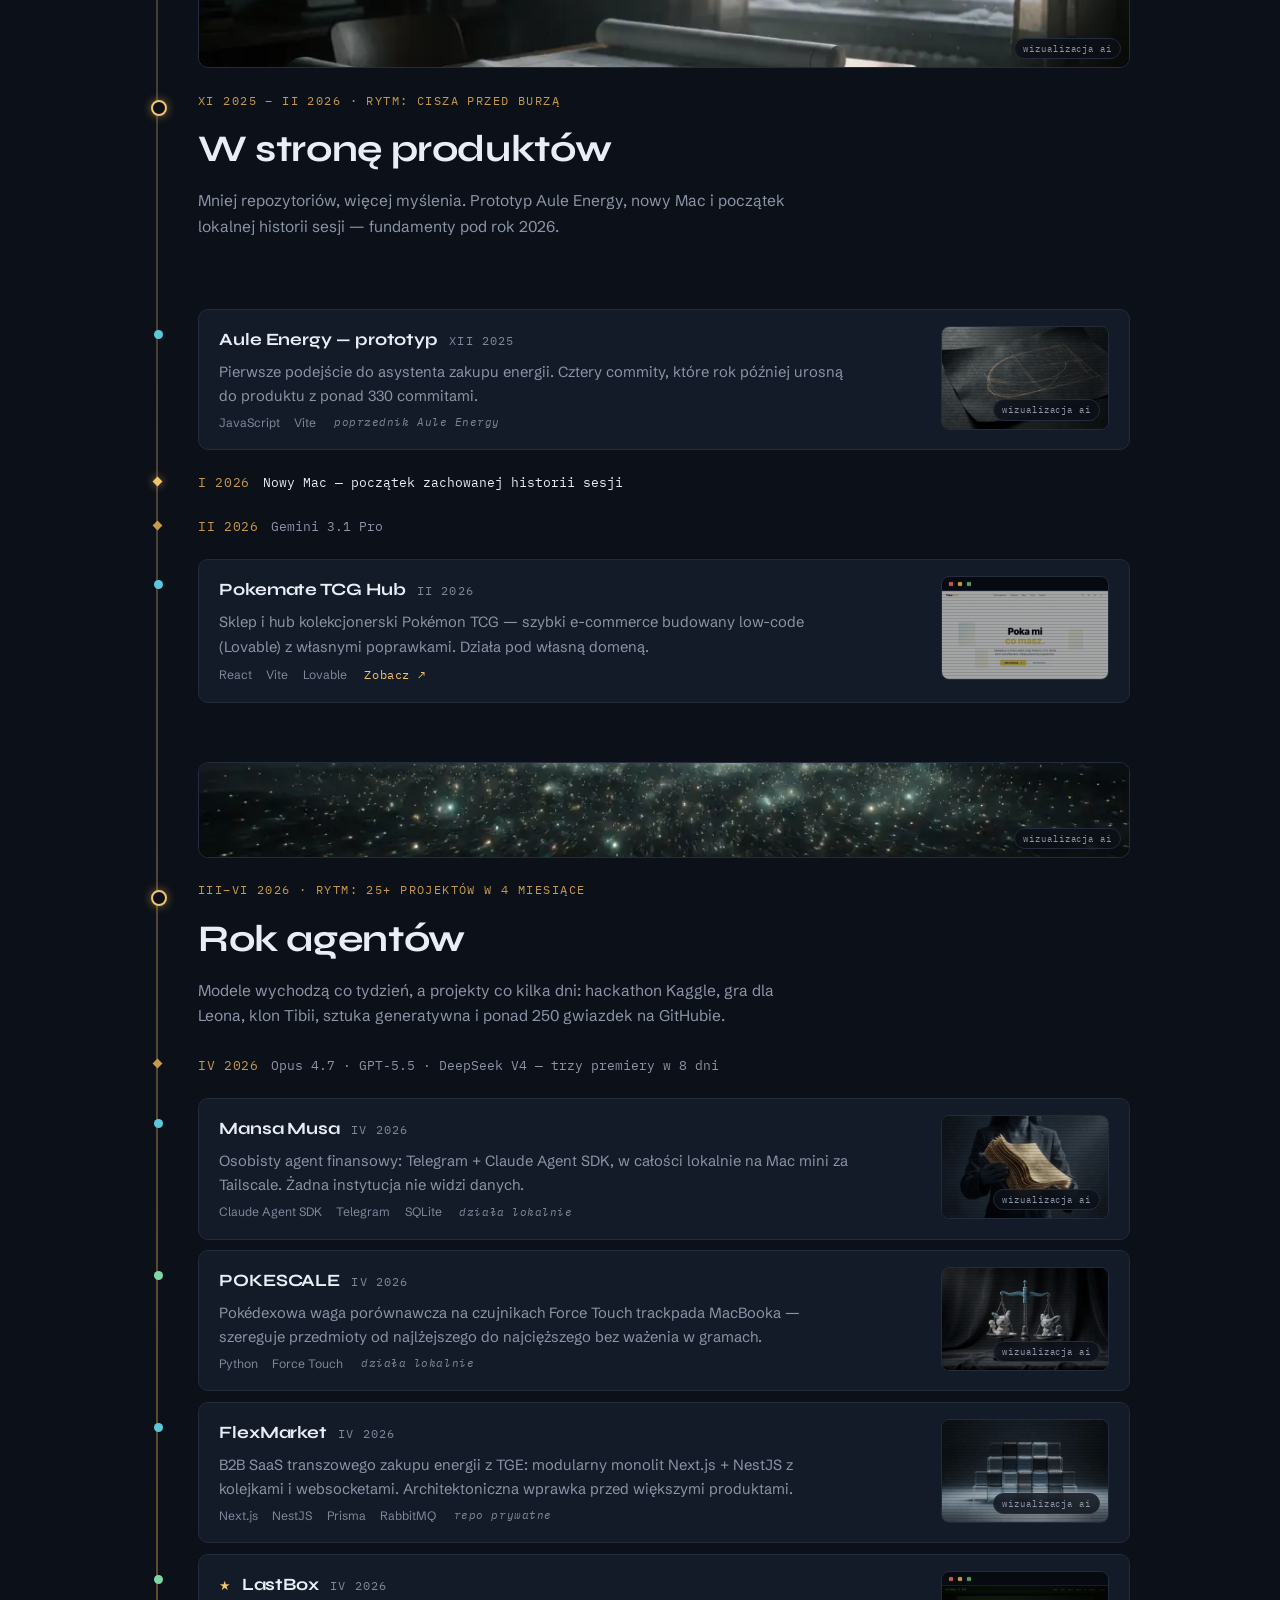
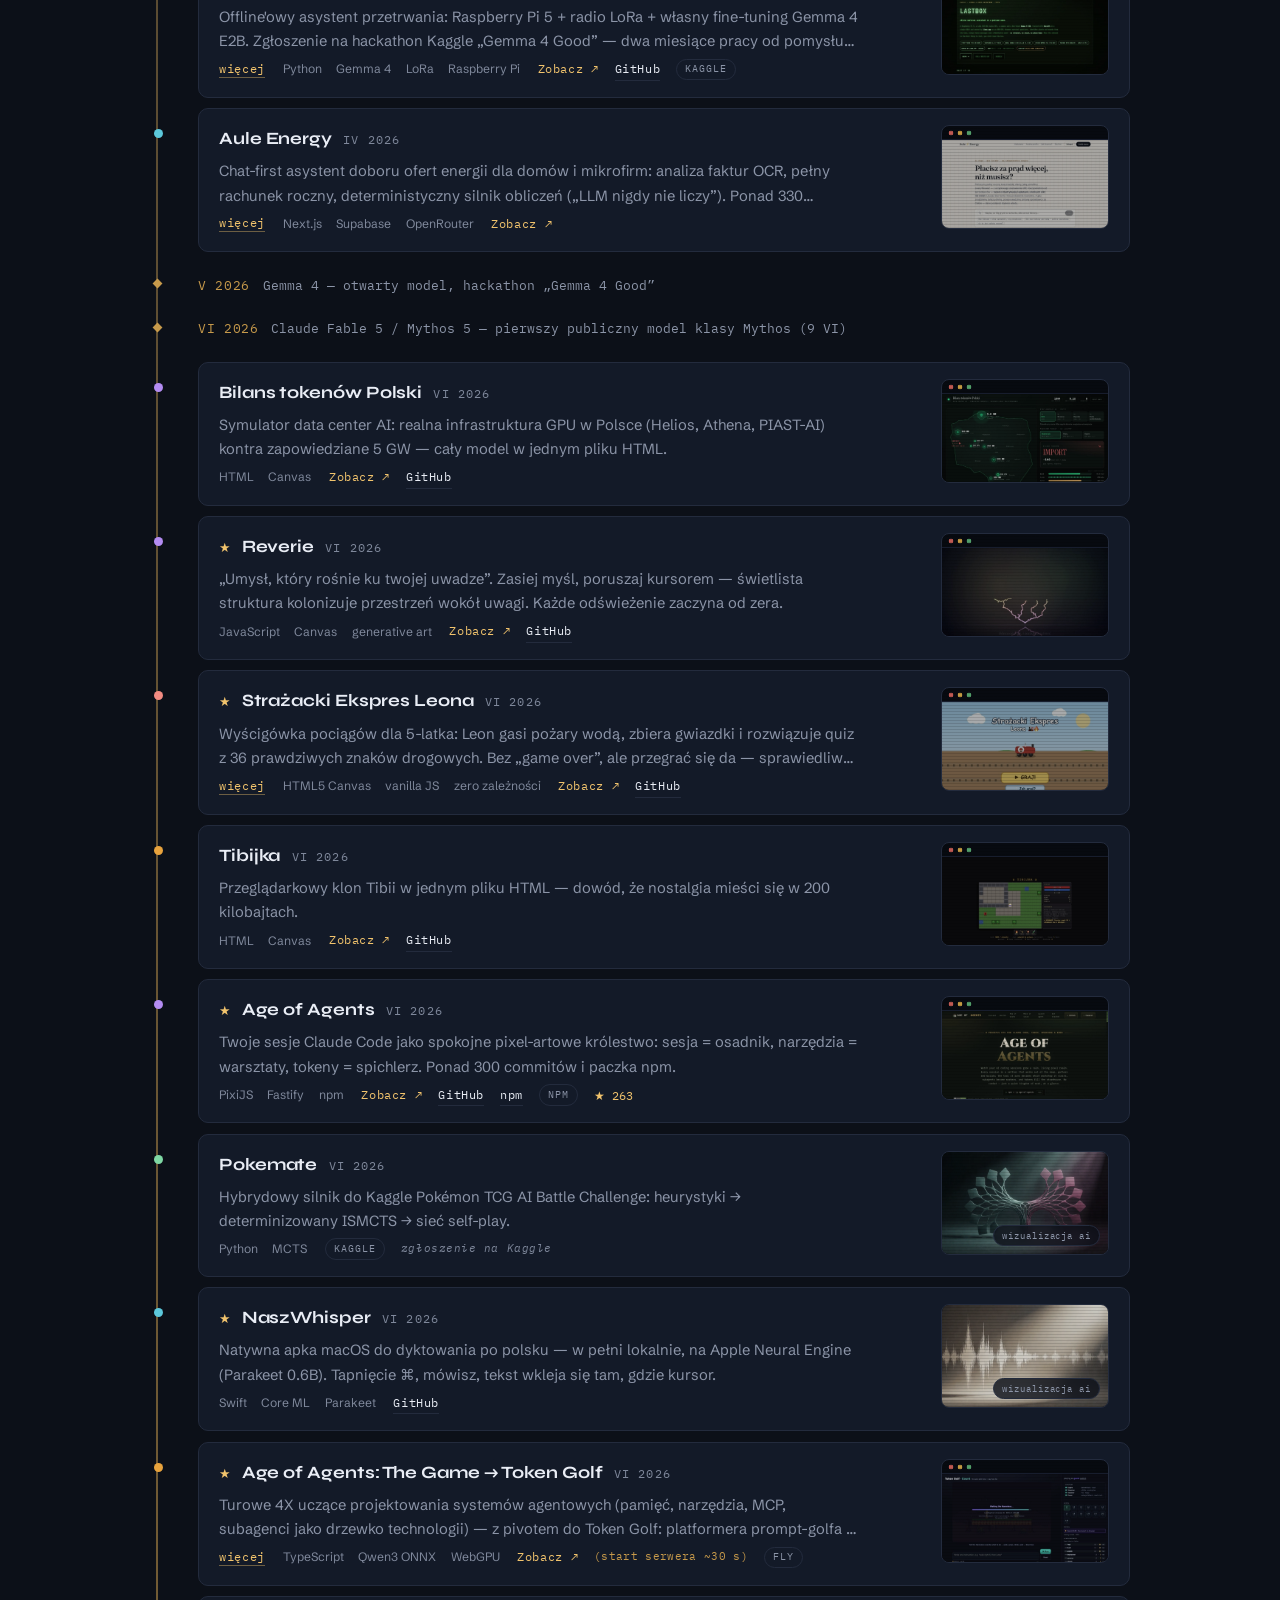
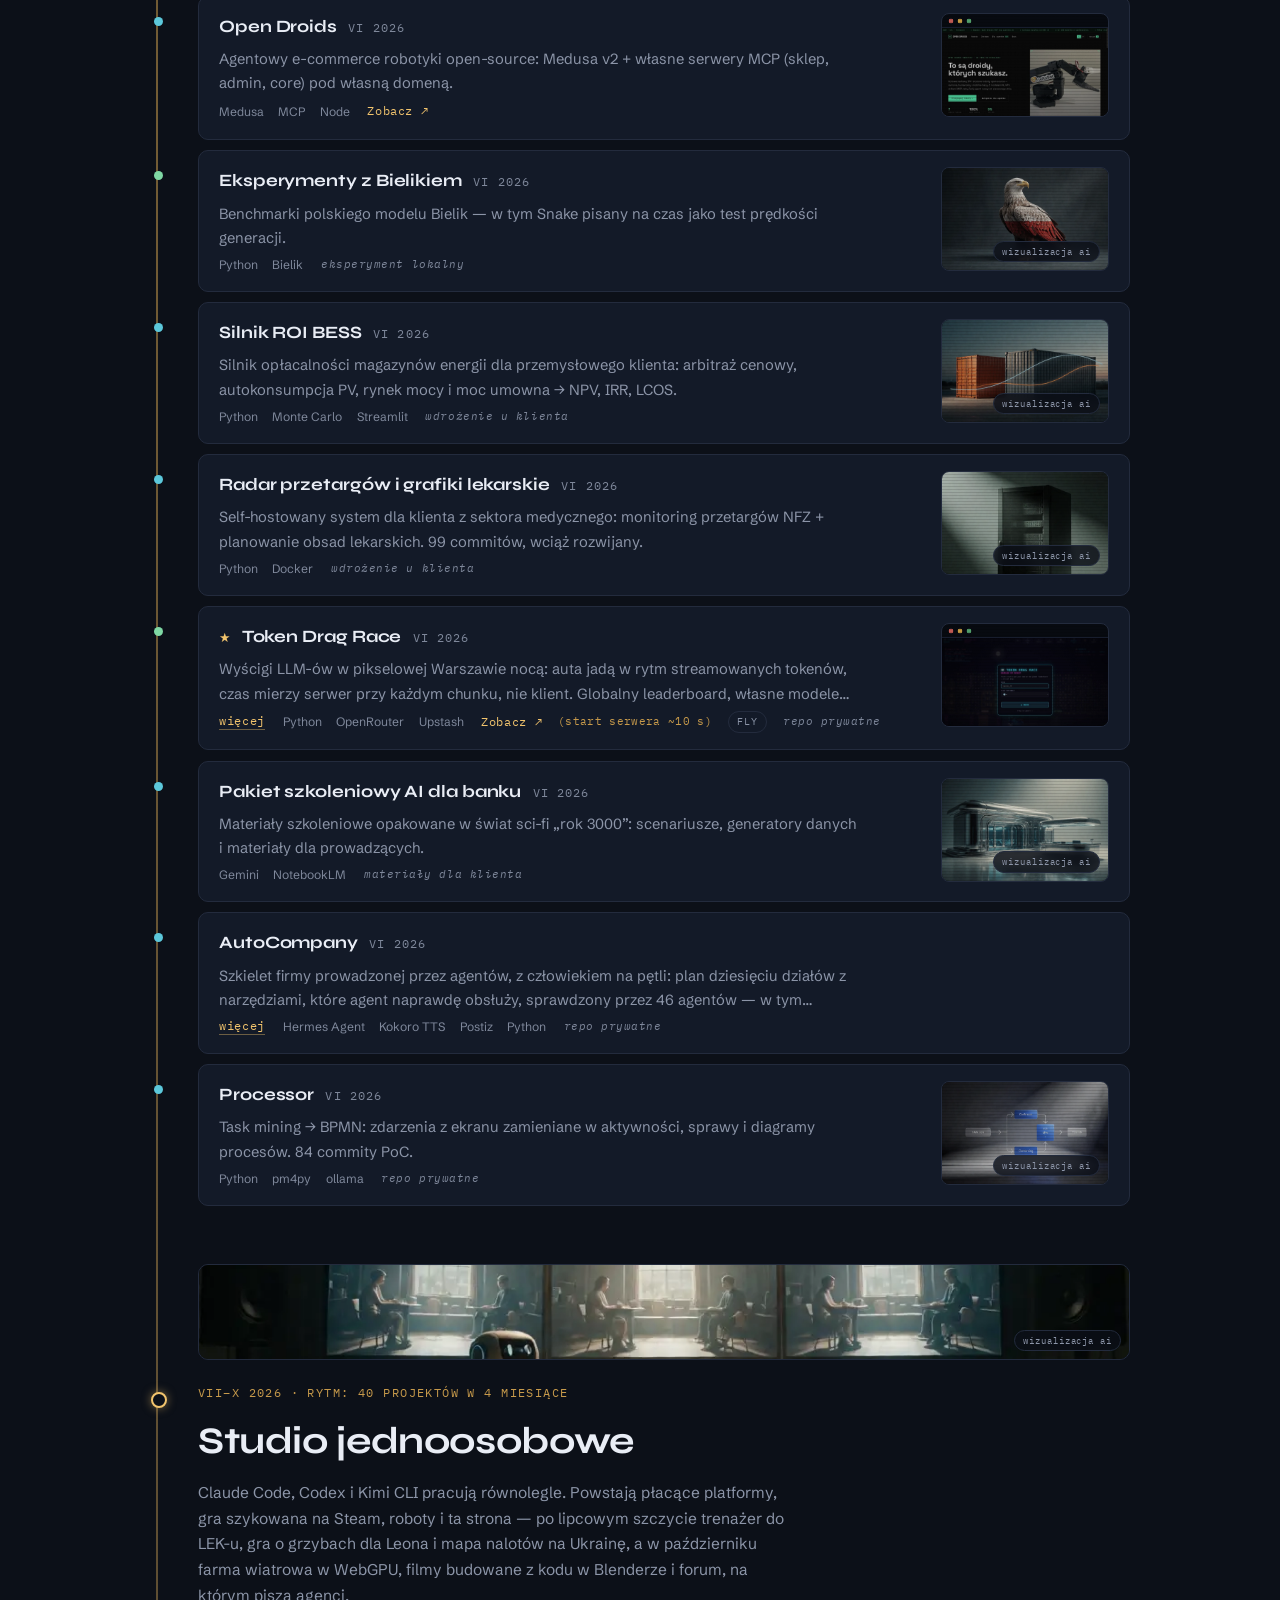
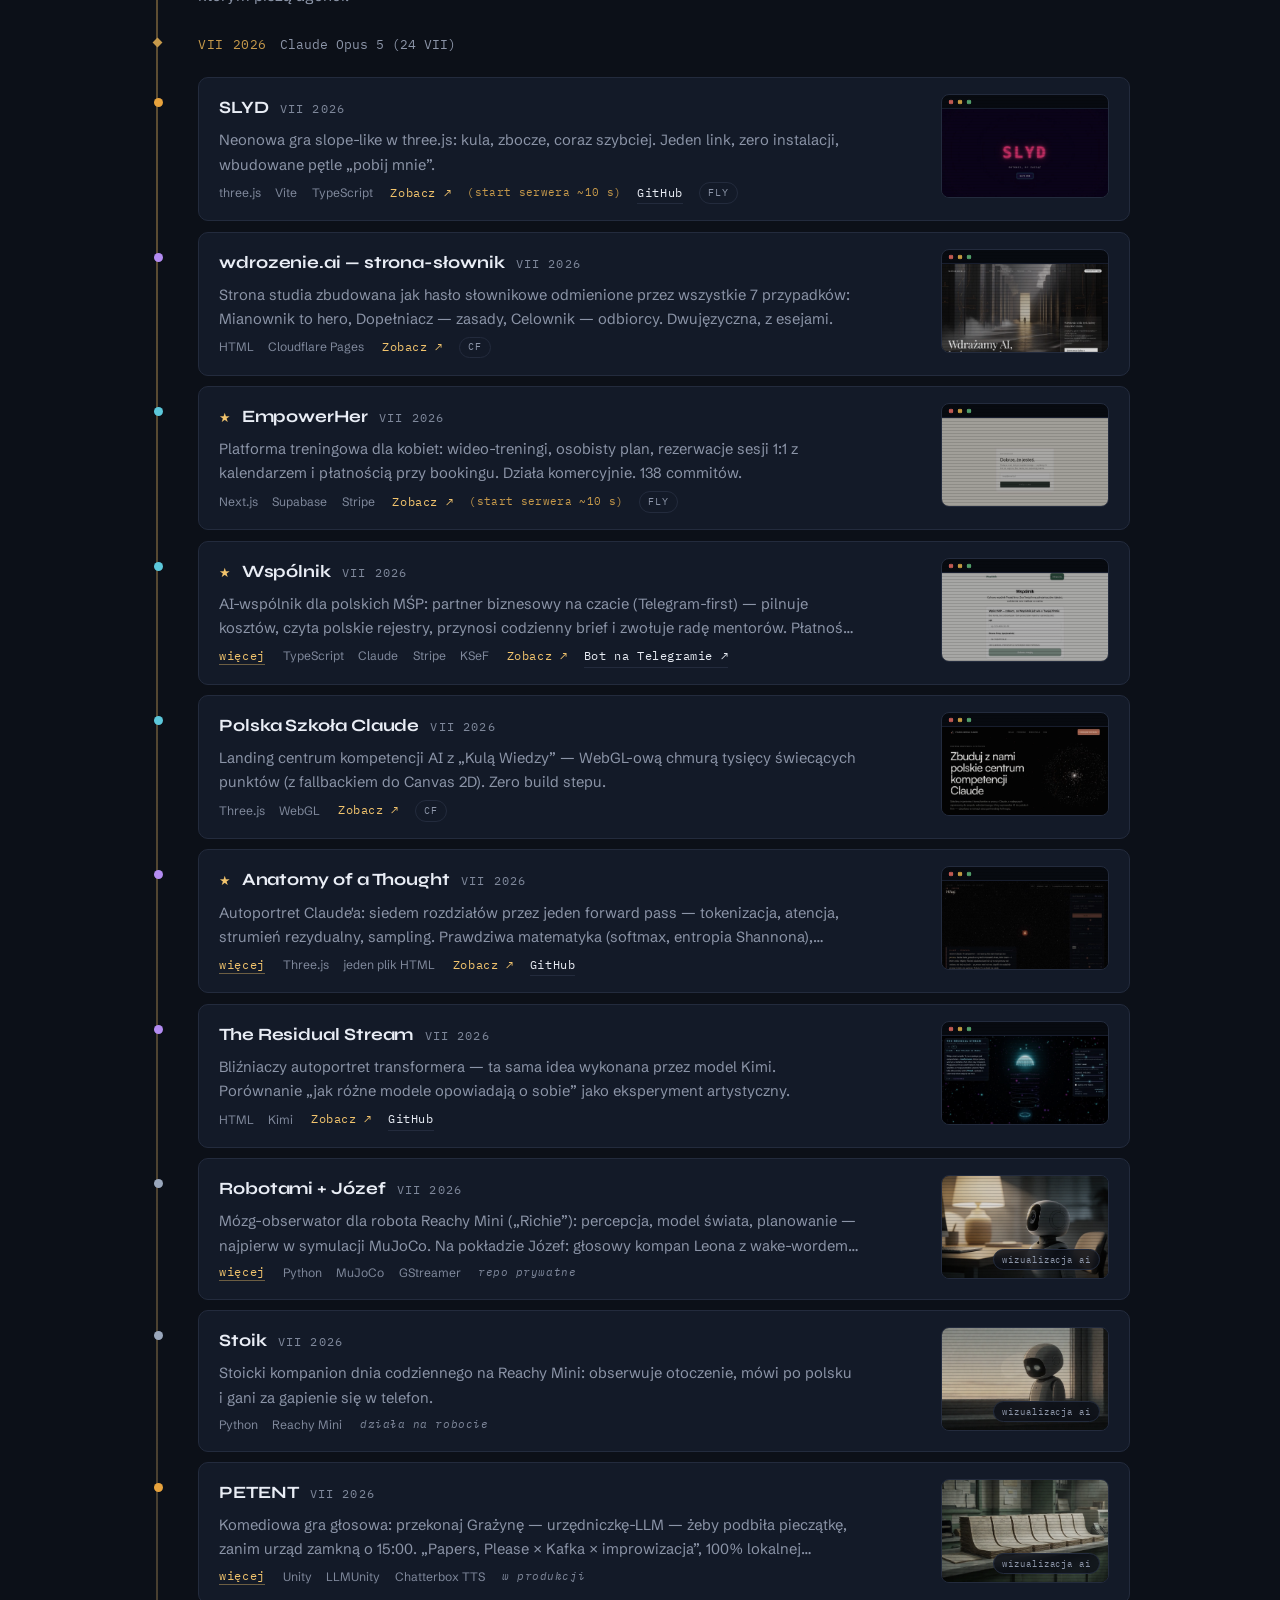
==== commit 934553c3: "Karta budowania: aktualizacja 16 X — dziesięć nowych projektów, epoka VII–X Nowe projekty (z opisami" ====
--- a/index.html
+++ b/index.html
@@ -26,7 +26,7 @@
   <link rel="preconnect" href="https://fonts.googleapis.com">
   <link rel="preconnect" href="https://fonts.gstatic.com" crossorigin>
   <link href="https://fonts.googleapis.com/css2?family=Syne:wght@700;800&family=Schibsted+Grotesk:ital,wght@0,400;0,500;0,600;1,400&family=IBM+Plex+Mono:wght@400;500&display=swap&subset=latin-ext" rel="stylesheet">
-  <link rel="stylesheet" href="css/main.css?v=202610091400">
+  <link rel="stylesheet" href="css/main.css?v=202610161600">
 </head>
 <body>
 
@@ -52,7 +52,7 @@
 
   <!-- ── Hero: karta budowania ─────────────────────────────────────────── -->
   <section class="hero">
-    <p class="eyebrow" id="hero-eyebrow">Karta budowania · III 2025 — IX 2026</p>
+    <p class="eyebrow" id="hero-eyebrow">Karta budowania · III 2025 — X 2026</p>
     <h1 data-i18n-html="hero.h1">Technologia<br>to moje medium.</h1>
     <p class="lead" data-i18n-html="hero.lead">
       Nazywam się Mateusz Pawełczuk. Zaczynałem od medycyny, dziś to, co mam do
@@ -73,7 +73,7 @@
     </p>
 
     <figure class="ekg">
-      <div id="ekg-chart" role="img" aria-label="Kardiogram: liczba projektów miesięcznie od III 2025 do IX 2026"></div>
+      <div id="ekg-chart" role="img" aria-label="Kardiogram: liczba projektów miesięcznie od III 2025 do X 2026"></div>
       <figcaption class="ekg-caption" data-i18n="hero.ekg">tętno budowania — jedno uderzenie = jeden projekt</figcaption>
     </figure>
 
@@ -309,8 +309,8 @@
     </p>
     <p class="footer-meta" data-i18n="footer.meta">
       Tę stronę również zbudował AI — Claude Fable 5, w jedną sesję, 4 sierpnia 2026;
-      aktualizację z 30 września zrobił Claude Opus 5.5. Daty i liczby pochodzą z GitHub API
-      oraz lokalnych repozytoriów; linki sprawdzone 30 IX 2026. Kardiogram to prawdziwe dane.
+      aktualizacje z 30 września i 16 października zrobił Claude Opus 5.5. Daty i liczby pochodzą
+      z GitHub API oraz lokalnych repozytoriów; linki sprawdzone 16 X 2026. Kardiogram to prawdziwe dane.
     </p>
   </div>
 </footer>
@@ -322,9 +322,9 @@
   </p>
 </noscript>
 
-<script src="js/projects-data.js?v=202610091400"></script>
-<script src="js/i18n.js?v=202610091400"></script>
-<script src="js/main.js?v=202610091400"></script>
-<script src="js/gramofon.js?v=202610091400"></script>
+<script src="js/projects-data.js?v=202610161600"></script>
+<script src="js/i18n.js?v=202610161600"></script>
+<script src="js/main.js?v=202610161600"></script>
+<script src="js/gramofon.js?v=202610161600"></script>
 </body>
 </html>
--- a/css/main.css
+++ b/css/main.css
@@ -309,6 +309,21 @@
   display: -webkit-box; -webkit-line-clamp: 4; -webkit-box-orient: vertical; overflow: hidden;
 }
 .fcard .card-links { margin-top: auto; }
+/* Kafel, który zostałby sam w rzędzie (kiedy — liczy main.js): cały rząd, obraz z lewej
+   przez całą wysokość, tekst w czterech wierszach z prawej; ostatni wiersz rośnie,
+   więc odnośniki siedzą na dole jak w zwykłym kafelku. */
+.fcard.szeroka {
+  grid-column: 1 / -1;
+  display: grid; grid-template-columns: minmax(0, 5fr) minmax(0, 7fr);
+  grid-template-rows: auto auto auto 1fr; column-gap: 1.8rem; align-content: start;
+}
+.fcard.szeroka > .shot {
+  grid-column: 1; grid-row: 1 / -1; align-self: stretch;
+  margin: -1.3rem 0 -1.15rem -1.3rem; border-radius: 9px 0 0 9px;
+  border-bottom: 0; border-right: 1px solid var(--line);
+}
+.fcard.szeroka > :not(.shot) { grid-column: 2; }
+.fcard.szeroka p.fdesc { max-width: 60ch; }
 .card-links { display: flex; gap: 1rem; align-items: center; flex-wrap: wrap; margin-top: 0.2rem; }
 .card-links a {
   font-family: var(--font-mono); font-size: 0.78rem; letter-spacing: 0.05em;
@@ -631,6 +646,12 @@
 @media (max-width: 640px) {
   .featured-grid { grid-template-columns: minmax(0, 1fr); }
   .fcard, .fcard.duza, .fcard[data-miejsce="2"], .fcard[data-miejsce="3"] { grid-column: auto; }
+  /* Jedna kolumna: szeroki kafel wraca do zwykłego układu, obraz nad tekstem. */
+  .fcard.szeroka { display: flex; }
+  .fcard.szeroka > .shot {
+    margin: -1.3rem -1.3rem 0.3rem; border-radius: 9px 9px 0 0;
+    border-right: 0; border-bottom: 1px solid var(--line);
+  }
 }
 @media (max-width: 720px) {
   /* Dziewięć odnośników układało się w kolumnę i lepki pasek miał 264 px — trzecią
